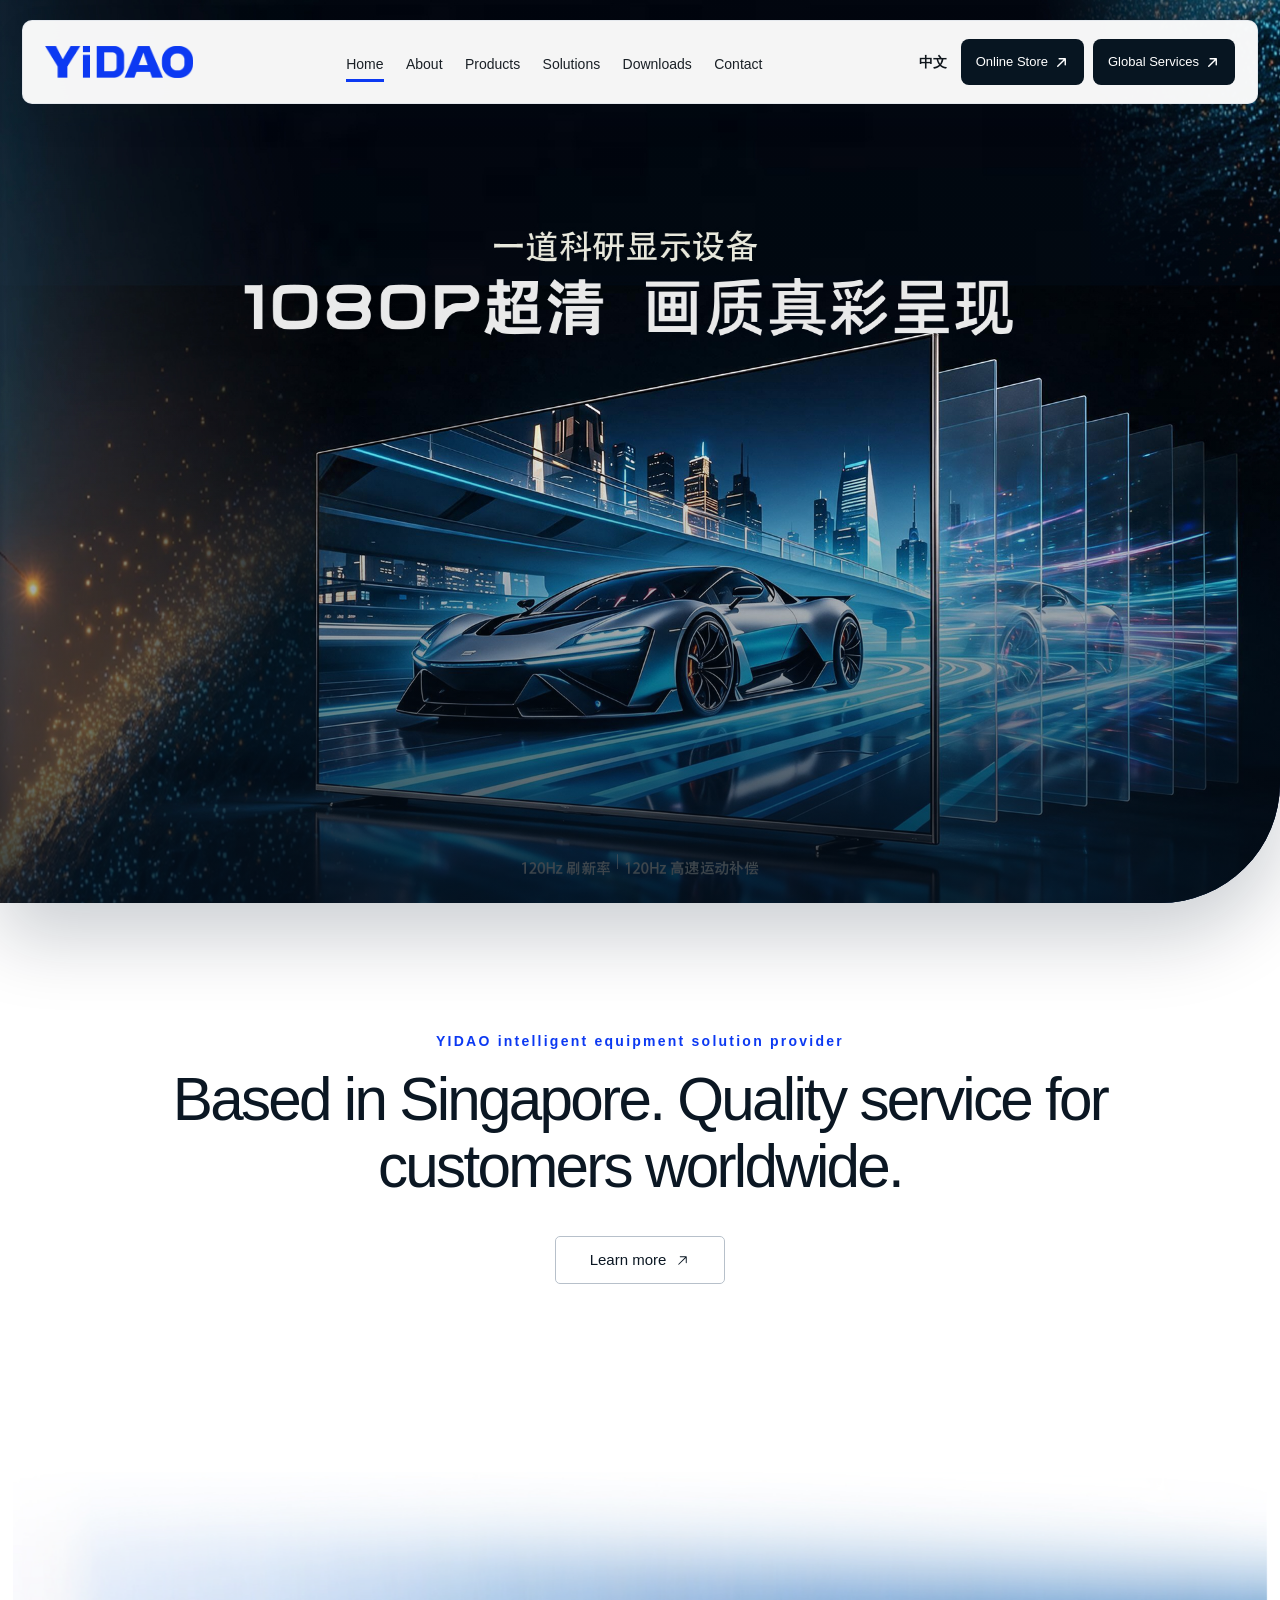
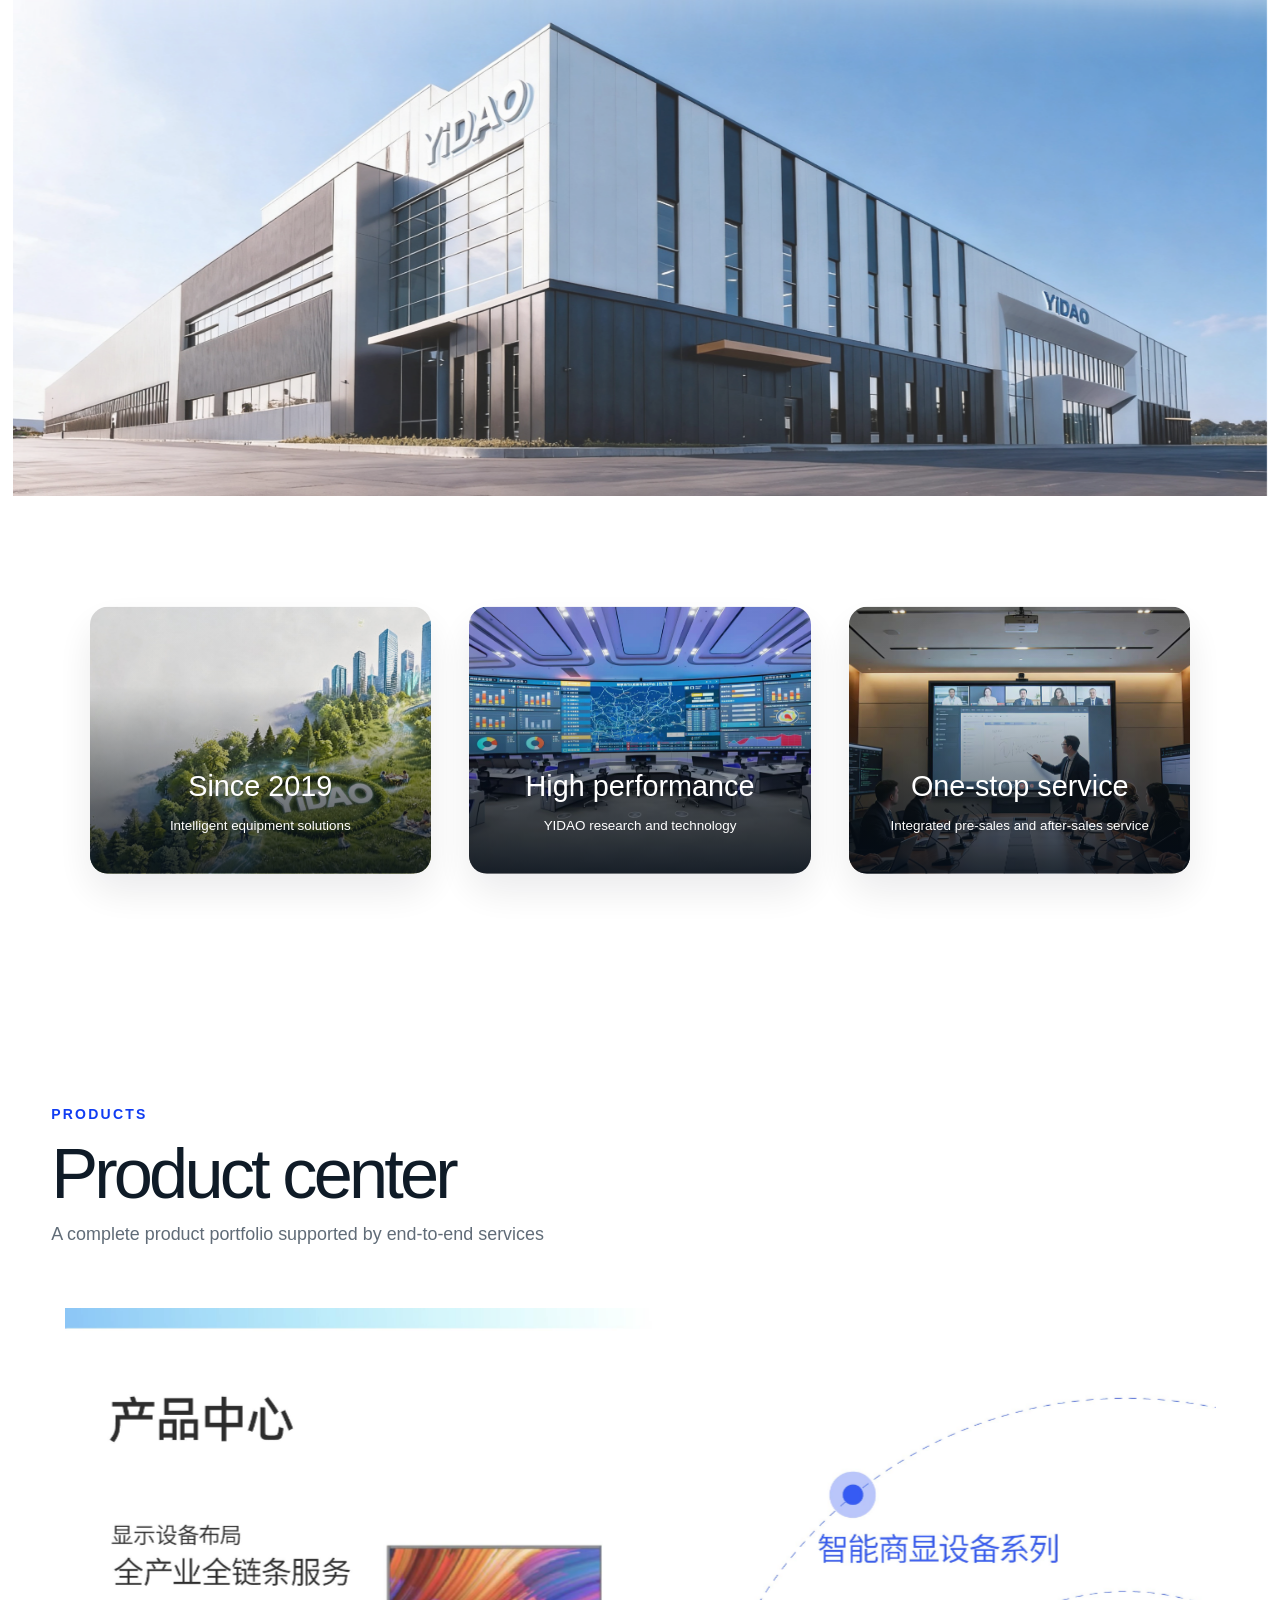
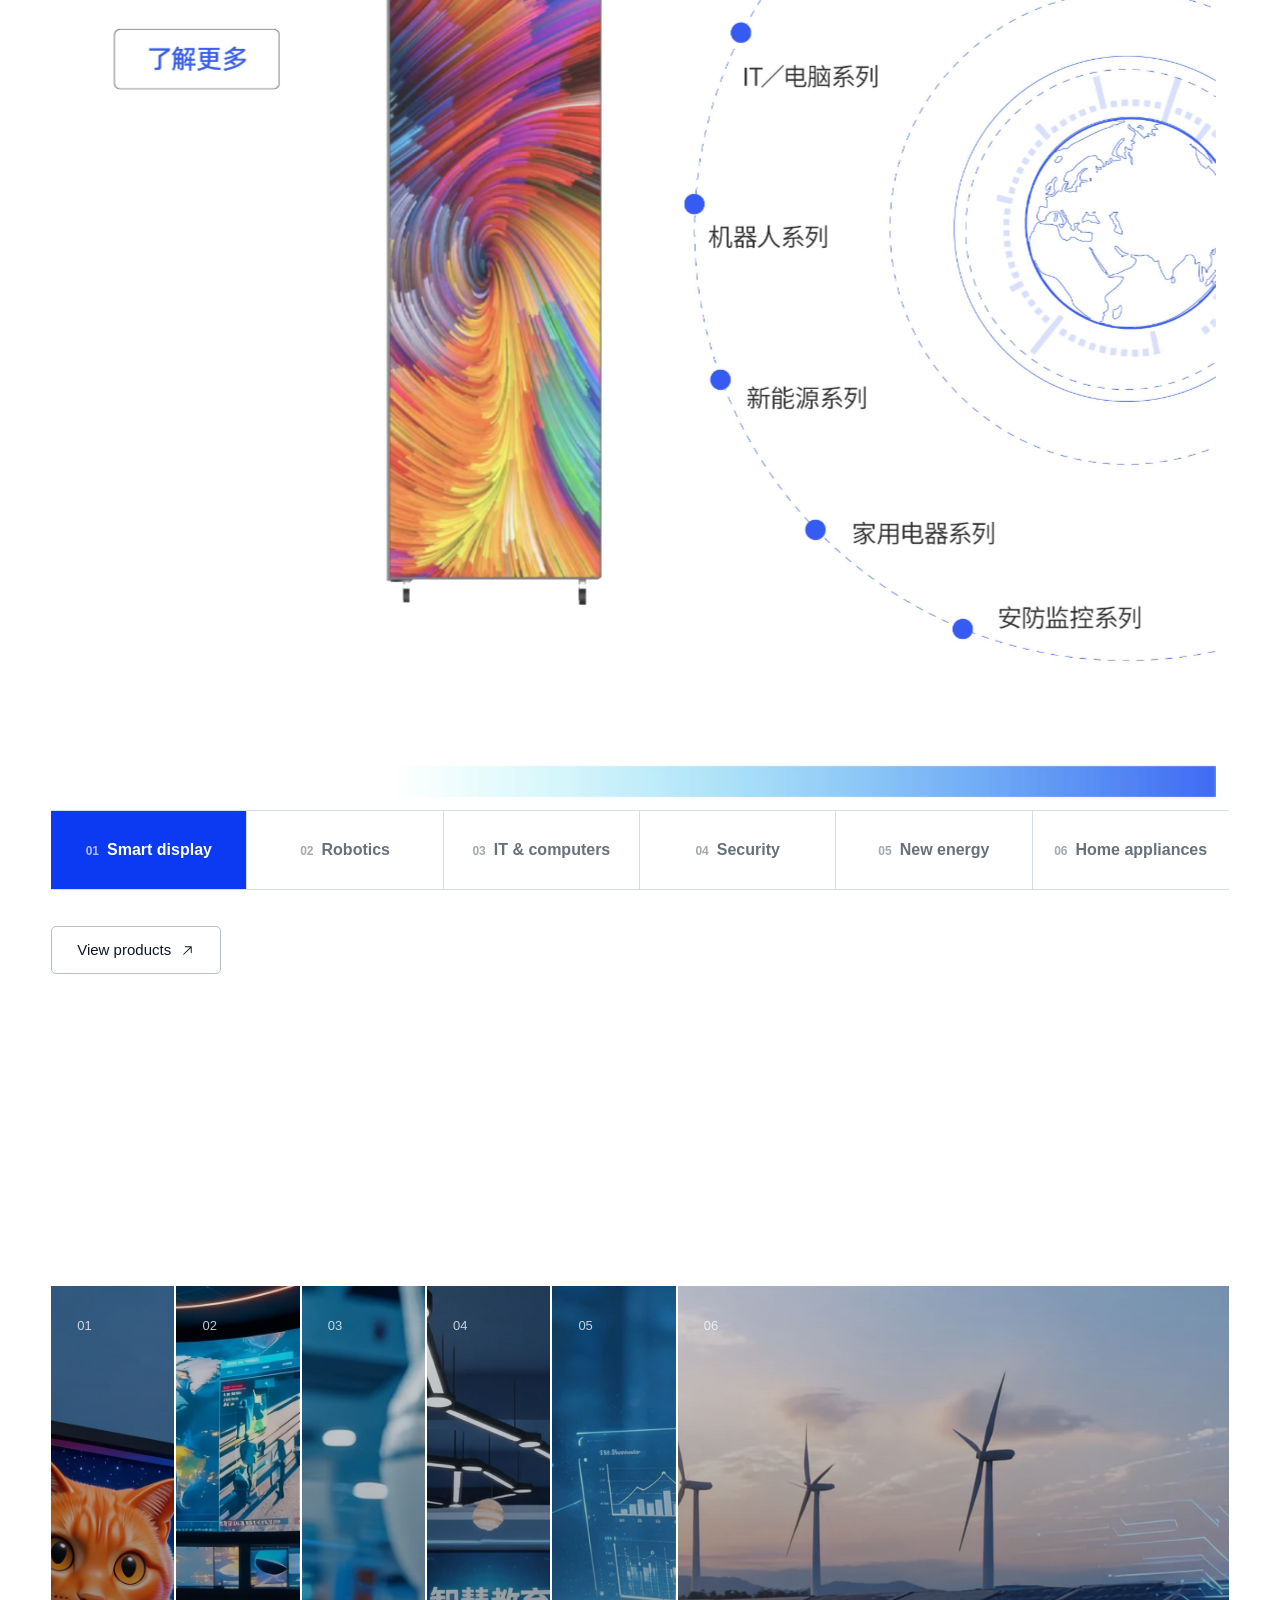
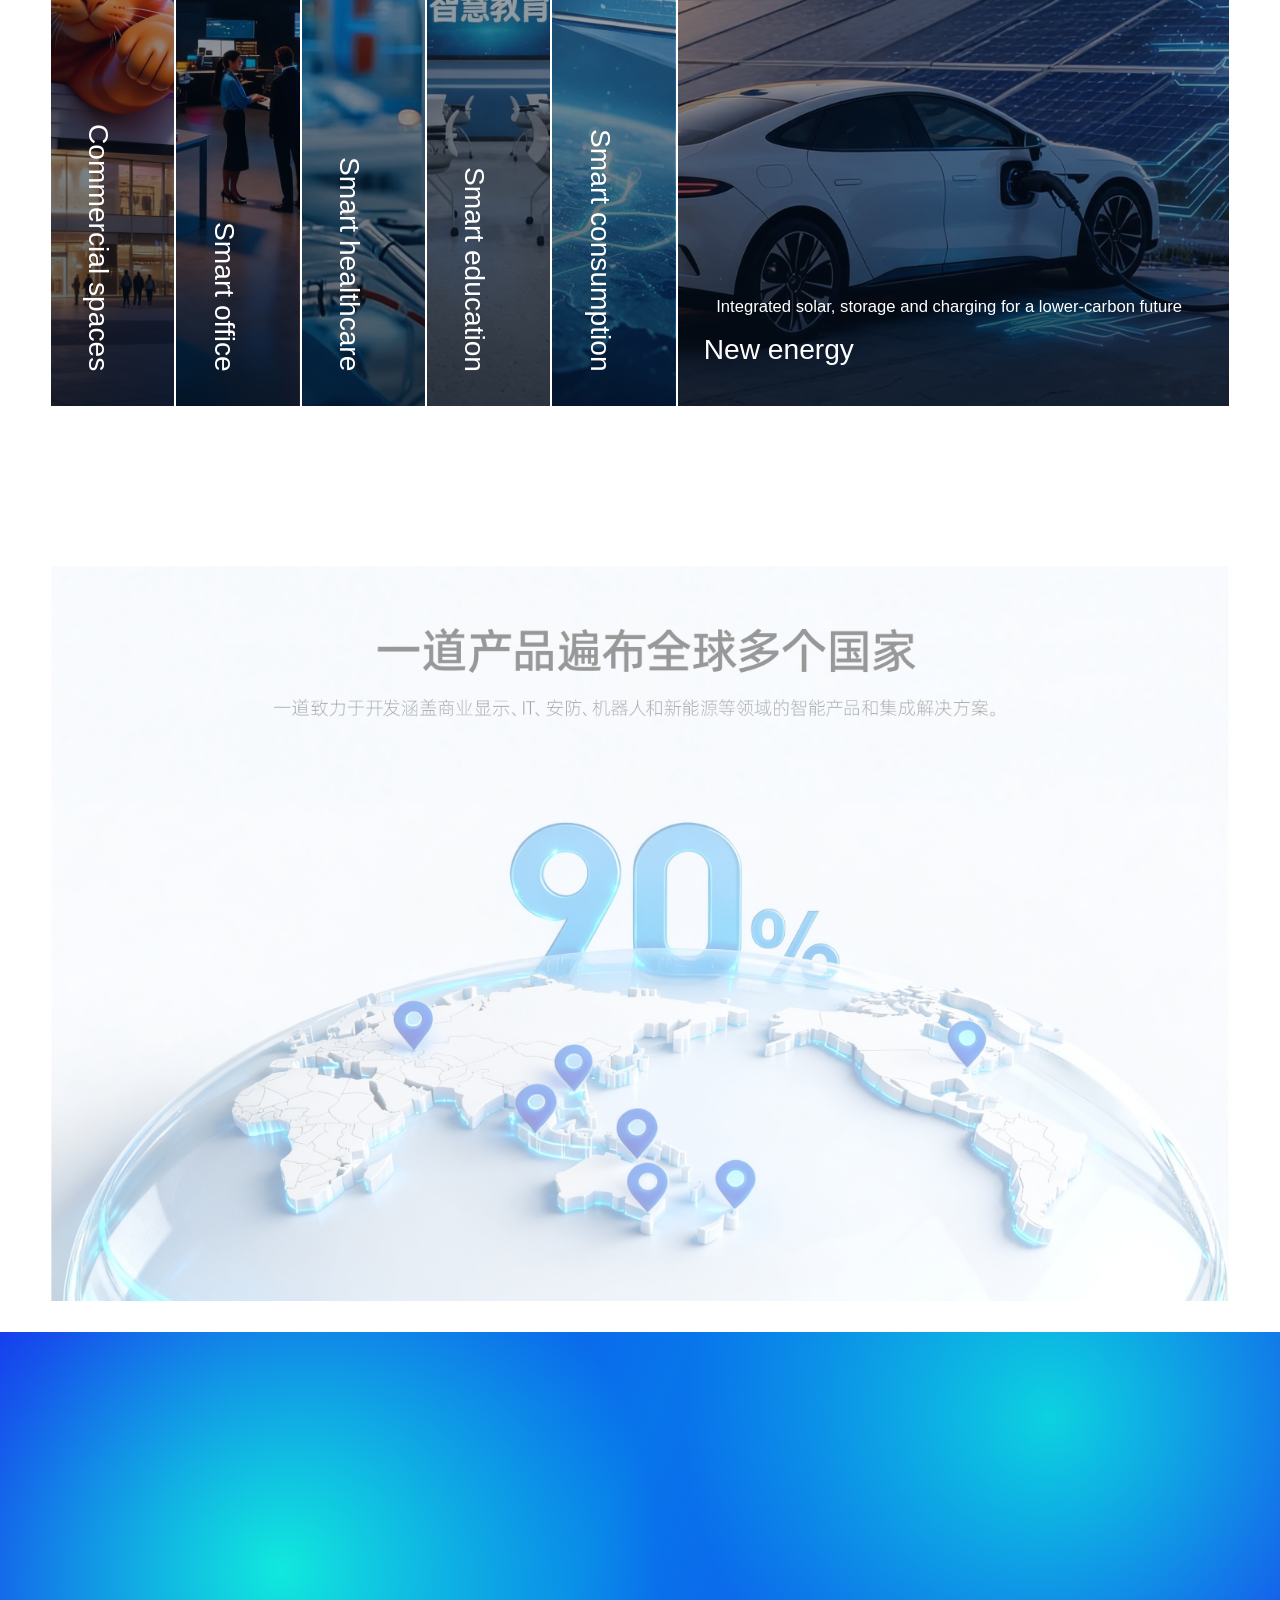
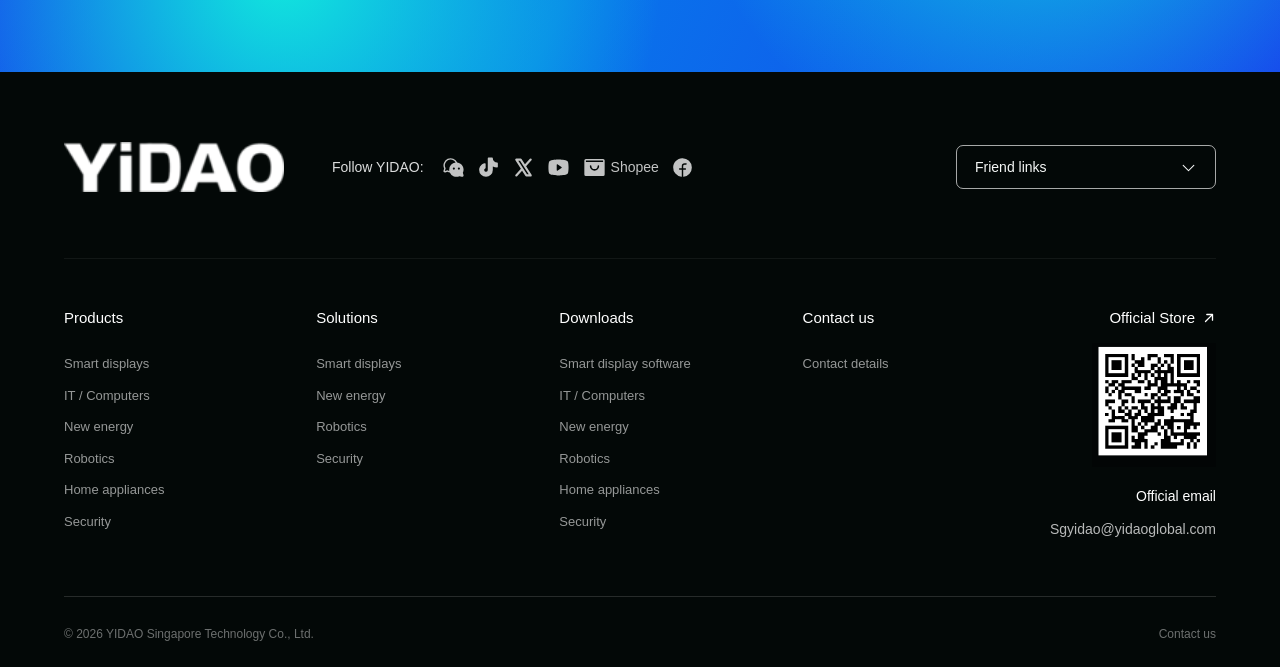
==== index.html @ ed5664ac "Publish redesigned home and about pages" ====
<!DOCTYPE html><html lang="en"><head><meta charSet="utf-8"/><meta name="viewport" content="width=device-width, initial-scale=1"/><link rel="preload" as="image" href="/images/logo-blue.png"/><link rel="preload" as="image" href="/images/home/hero.jpg" fetchPriority="high"/><link rel="preload" as="image" href="/images/logo.png"/><link rel="preload" as="image" href="/images/footer-store-qr.png"/><link rel="stylesheet" href="/assets/index-BC3ngbSF.css" data-rsc-css-href="/assets/index-BC3ngbSF.css" data-precedence="vite-rsc/importer-resources"/><link rel="modulepreload" href="/assets/layout-segment-context-D54uwMlX.js" crossorigin=""/><link rel="modulepreload" href="/assets/rolldown-runtime-S-ySWqyJ.js" crossorigin=""/><link rel="modulepreload" href="/assets/index-CeWATJs3.js" crossorigin=""/><link rel="modulepreload" href="/assets/framework-CXnKph_e.js" crossorigin=""/><link rel="modulepreload" href="/assets/SitePage-Da1iGKDj.js" crossorigin=""/><link rel="modulepreload" href="/assets/query-D8Wk3mvj.js" crossorigin=""/><title>YIDAO | Technology Built for a Smarter World</title><meta name="description" content="YIDAO develops commercial display, IT, security, robotics, drone and renewable energy solutions for global markets."/><meta property="og:title" content="YIDAO | Technology Built for a Smarter World"/><meta property="og:description" content="YIDAO develops commercial display, IT, security, robotics, drone and renewable energy solutions for global markets."/><meta property="og:type" content="website"/><meta property="og:image" content="http://localhost:3000/og.png"/><meta property="og:image:width" content="1200"/><meta property="og:image:height" content="630"/><meta property="og:image:alt" content="YIDAO | Technology Built for a Smarter World"/><meta name="twitter:card" content="summary_large_image"/><meta name="twitter:title" content="YIDAO | Technology Built for a Smarter World"/><meta name="twitter:description" content="YIDAO develops commercial display, IT, security, robotics, drone and renewable energy solutions for global markets."/><meta name="twitter:image" content="http://localhost:3000/og.png"/><link rel="shortcut icon" href="/images/favicon.png"/><link rel="icon" href="/images/favicon.png"/><link rel="apple-touch-icon" href="/images/favicon.png"/><script>self.__VINEXT_RSC_PARAMS__={}</script><script>self.__VINEXT_RSC_NAV__={"pathname":"/","searchParams":[]}</script><link rel="modulepreload" href="/assets/index-CeWATJs3.js" />
</head><body><main class="site-shell"><header class="site-header"><a href="/" class="brand" aria-label="YIDAO home"><img src="/images/logo-blue.png" alt="YIDAO"/></a><nav class="desktop-nav" aria-label="Main navigation"><a class="active" href="/">Home</a><a href="/about">About</a><div class="nav-product-item"><a class="product-trigger " href="/products">Products</a><section id="product-menu" class="product-menu" aria-label="Product categories"><div class="product-menu-grid"><div class="product-menu-group"><h2>Smart Display</h2><div><a href="/products/smart-display/advertising">Digital signage</a><a href="/products/smart-display/interactive-display">Interactive display</a><a href="/products/smart-display/meeting-display">Education &amp; meeting</a><a href="/products/smart-display/led-display">LED series</a><a href="/products/smart-display/video-wall">Video walls</a><a href="/products/smart-display/commercial-monitor">Commercial display &amp; monitoring</a><a href="/products">Multimedia devices</a></div></div><div class="product-menu-group"><h2>IT &amp; Computers</h2><div><a href="/products?category=it">All-in-one PCs</a><a href="/products?category=it">Tablet PCs</a><a href="/products?category=it">Laptops</a><a href="/products?category=it">Mini PCs</a><a href="/products?category=it">Design workstations</a></div></div><div class="product-menu-group"><h2>New Energy</h2><div><a href="/products?category=new-energy">Solar panels</a><a href="/products?category=new-energy">Inverters</a><a href="/products?category=new-energy">Energy storage</a><a href="/products?category=new-energy">Solar optimizers</a><a href="/products?category=new-energy">Charging systems</a></div></div><div class="product-menu-group"><h2>Robotics</h2><div><a href="/products?category=robotics">Service</a><a href="/products?category=robotics">Industrial</a><a href="/products?category=robotics">Logistics</a><a href="/products?category=robotics">Special-purpose</a><a href="/products?category=robotics">Humanoid robots</a></div></div><div class="product-menu-group"><h2>Security &amp; Surveillance</h2><div><a href="/products?category=security">Cameras</a><a href="/products?category=security">Routers</a><a href="/products?category=security">Recording equipment</a></div></div><div class="product-menu-group"><h2>Home Appliances</h2><div><a href="/products?category=home-appliances">Air conditioners</a><a href="/products?category=home-appliances">Refrigerators</a><a href="/products?category=home-appliances">Washing machines</a><a href="/products?category=home-appliances">Televisions</a></div></div></div></section></div><a href="/solutions">Solutions</a><a href="/downloads">Downloads</a><a href="/contact">Contact</a></nav><div class="header-actions"><button class="language-button" aria-label="Switch language">中文</button><a class="header-link" href="http://www.witdisplay.com/" target="_blank" rel="noreferrer">Online Store<!-- --> <svg xmlns="http://www.w3.org/2000/svg" width="1em" height="1em" fill="currentColor" viewBox="0 0 256 256"><path d="M204,64V168a12,12,0,0,1-24,0V93L72.49,200.49a12,12,0,0,1-17-17L163,76H88a12,12,0,0,1,0-24H192A12,12,0,0,1,204,64Z"></path></svg></a><a class="header-link services-link" href="/contact">Global Services<!-- --> <svg xmlns="http://www.w3.org/2000/svg" width="1em" height="1em" fill="currentColor" viewBox="0 0 256 256"><path d="M204,64V168a12,12,0,0,1-24,0V93L72.49,200.49a12,12,0,0,1-17-17L163,76H88a12,12,0,0,1,0-24H192A12,12,0,0,1,204,64Z"></path></svg></a><button class="menu-button" aria-expanded="false" aria-label="Toggle navigation"><svg xmlns="http://www.w3.org/2000/svg" width="1em" height="1em" fill="currentColor" viewBox="0 0 256 256"><path d="M224,128a8,8,0,0,1-8,8H40a8,8,0,0,1,0-16H216A8,8,0,0,1,224,128ZM40,72H216a8,8,0,0,0,0-16H40a8,8,0,0,0,0,16ZM216,184H40a8,8,0,0,0,0,16H216a8,8,0,0,0,0-16Z"></path></svg></button></div></header><section class="home-v2 page-main" id="top"><div class="home-v2-hero hero-visual"><img src="/images/home/hero.jpg" alt="YIDAO ultra high definition display" fetchPriority="high"/></div><section class="home-v2-intro reveal"><p>YIDAO intelligent equipment solution provider</p><h1>Based in Singapore. Quality service for customers worldwide.</h1><a class="home-outline-link" href="/about">Learn more<svg xmlns="http://www.w3.org/2000/svg" width="1em" height="1em" fill="currentColor" viewBox="0 0 256 256"><path d="M200,64V168a8,8,0,0,1-16,0V83.31L69.66,197.66a8,8,0,0,1-11.32-11.32L172.69,72H88a8,8,0,0,1,0-16H192A8,8,0,0,1,200,64Z"></path></svg></a></section><figure class="home-v2-factory scale-media"><img src="/images/home/factory.jpg" alt="YIDAO manufacturing facility" loading="lazy"/></figure><section class="home-v2-strengths" aria-label="YIDAO strengths"><article class="home-v2-strength-card reveal"><img src="/images/home/strength-2019.jpg" alt="" loading="lazy"/><div><strong>Since 2019</strong><span>Intelligent equipment solutions</span></div></article><article class="home-v2-strength-card reveal"><img src="/images/home/strength-performance.jpg" alt="" loading="lazy"/><div><strong>High performance</strong><span>YIDAO research and technology</span></div></article><article class="home-v2-strength-card reveal"><img src="/images/home/strength-service.jpg" alt="" loading="lazy"/><div><strong>One-stop service</strong><span>Integrated pre-sales and after-sales service</span></div></article></section><section class="home-v2-products"><div class="home-v2-heading reveal"><p>PRODUCTS</p><h2>Product center</h2><span>A complete product portfolio supported by end-to-end services</span></div><div class="home-product-stage scale-media"><img src="/images/home/product-smart-display.jpg" alt="Smart display" loading="lazy"/></div><div class="home-product-tabs" role="tablist" aria-label="Product categories"><button type="button" class="active" role="tab" aria-selected="true"><span>01</span>Smart display</button><button type="button" role="tab" aria-selected="false"><span>02</span>Robotics</button><button type="button" role="tab" aria-selected="false"><span>03</span>IT &amp; computers</button><button type="button" role="tab" aria-selected="false"><span>04</span>Security</button><button type="button" role="tab" aria-selected="false"><span>05</span>New energy</button><button type="button" role="tab" aria-selected="false"><span>06</span>Home appliances</button></div><a class="home-outline-link home-product-link" href="/products?category=smart-display">View products<svg xmlns="http://www.w3.org/2000/svg" width="1em" height="1em" fill="currentColor" viewBox="0 0 256 256"><path d="M200,64V168a8,8,0,0,1-16,0V83.31L69.66,197.66a8,8,0,0,1-11.32-11.32L172.69,72H88a8,8,0,0,1,0-16H192A8,8,0,0,1,200,64Z"></path></svg></a></section><section class="home-v2-scenes"><div class="home-v2-heading reveal"><p>APPLICATIONS</p><h2>Application scenarios</h2></div><div class="home-scene-accordion"><button type="button" class="home-scene-panel " style="background-image:linear-gradient(180deg, rgba(4,15,30,.12), rgba(4,15,30,.72)), url(/images/products/scenes/business-space.webp)"><span>01</span><strong>Commercial spaces</strong></button><button type="button" class="home-scene-panel " style="background-image:linear-gradient(180deg, rgba(4,15,30,.12), rgba(4,15,30,.72)), url(/images/products/scenes/smart-office.webp)"><span>02</span><strong>Smart office</strong></button><button type="button" class="home-scene-panel " style="background-image:linear-gradient(180deg, rgba(4,15,30,.12), rgba(4,15,30,.72)), url(/images/products/scenes/smart-healthcare.webp)"><span>03</span><strong>Smart healthcare</strong></button><button type="button" class="home-scene-panel " style="background-image:linear-gradient(180deg, rgba(4,15,30,.12), rgba(4,15,30,.72)), url(/images/products/scenes/smart-education.webp)"><span>04</span><strong>Smart education</strong></button><button type="button" class="home-scene-panel " style="background-image:linear-gradient(180deg, rgba(4,15,30,.12), rgba(4,15,30,.72)), url(/images/products/scenes/smart-consumption.webp)"><span>05</span><strong>Smart consumption</strong></button><button type="button" class="home-scene-panel active" style="background-image:linear-gradient(180deg, rgba(4,15,30,.12), rgba(4,15,30,.72)), url(/images/products/scenes/new-energy.webp)"><span>06</span><strong>New energy</strong><em>Integrated solar, storage and charging for a lower-carbon future</em></button></div></section><figure class="home-v2-global scale-media"><img src="/images/home/global-network.jpg" alt="YIDAO global distribution network" loading="lazy"/></figure><div class="contact-consult-banner home-v2-cta"><div class="reveal"><h2>YIDAO SINGAPORE TECHNOLOGY PTE LTD</h2><p>Founded in Singapore. Built for global markets.</p><a href="/contact">Contact now<svg xmlns="http://www.w3.org/2000/svg" width="1em" height="1em" fill="currentColor" viewBox="0 0 256 256"><path d="M204,64V168a12,12,0,0,1-24,0V93L72.49,200.49a12,12,0,0,1-17-17L163,76H88a12,12,0,0,1,0-24H192A12,12,0,0,1,204,64Z"></path></svg></a></div></div></section><footer class="site-footer" id="site-footer"><div class="footer-top"><a href="/" class="footer-brand" aria-label="YIDAO home"><img src="/images/logo.png" alt="YIDAO"/></a><div class="footer-follow"><span>Follow YIDAO:</span><div class="footer-socials" aria-label="YIDAO social platforms"><span title="WeChat"><svg xmlns="http://www.w3.org/2000/svg" width="1em" height="1em" fill="currentColor" viewBox="0 0 256 256"><path d="M232.07,186.76A80,80,0,0,0,169.58,72.59,80,80,0,1,0,23.93,138.76l-7.27,24.71a16,16,0,0,0,19.87,19.87l24.71-7.27a79,79,0,0,0,25.19,7.35,80,80,0,0,0,108.33,40.65l24.71,7.27a16,16,0,0,0,19.87-19.87ZM132,152a12,12,0,1,1,12-12A12,12,0,0,1,132,152Zm-52,0a80.32,80.32,0,0,0,1.3,14.3,63.45,63.45,0,0,1-15.49-5.85,8,8,0,0,0-6-.63L32,168l8.17-27.76a8,8,0,0,0-.63-6A64,64,0,0,1,151.68,72.43,80.12,80.12,0,0,0,80,152Zm108,0a12,12,0,1,1,12-12A12,12,0,0,1,188,152Z"></path></svg></span><span title="TikTok"><svg xmlns="http://www.w3.org/2000/svg" width="1em" height="1em" fill="currentColor" viewBox="0 0 256 256"><path d="M232,80v40a8,8,0,0,1-8,8,103.25,103.25,0,0,1-48-11.71V156a76,76,0,0,1-152,0c0-36.9,26.91-69.52,62.6-75.88A8,8,0,0,1,96,88v42.69a8,8,0,0,1-4.57,7.23A20,20,0,1,0,120,156V24a8,8,0,0,1,8-8h40a8,8,0,0,1,8,8,48.05,48.05,0,0,0,48,48A8,8,0,0,1,232,80Z"></path></svg></span><span title="X"><svg xmlns="http://www.w3.org/2000/svg" width="1em" height="1em" fill="currentColor" viewBox="0 0 256 256"><path d="M218.12,209.56l-61-95.8,59.72-65.69a12,12,0,0,0-17.76-16.14L143.81,92.77,106.12,33.56A12,12,0,0,0,96,28H48A12,12,0,0,0,37.88,46.44l61,95.8L39.12,207.93a12,12,0,1,0,17.76,16.14l55.31-60.84,37.69,59.21A12,12,0,0,0,160,228h48a12,12,0,0,0,10.12-18.44ZM166.59,204,69.86,52H89.41l96.73,152Z"></path></svg></span><span title="YouTube"><svg xmlns="http://www.w3.org/2000/svg" width="1em" height="1em" fill="currentColor" viewBox="0 0 256 256"><path d="M234.33,69.52a24,24,0,0,0-14.49-16.4C185.56,39.88,131,40,128,40s-57.56-.12-91.84,13.12a24,24,0,0,0-14.49,16.4C19.08,79.5,16,97.74,16,128s3.08,48.5,5.67,58.48a24,24,0,0,0,14.49,16.41C69,215.56,120.4,216,127.34,216h1.32c6.94,0,58.37-.44,91.18-13.11a24,24,0,0,0,14.49-16.41c2.59-10,5.67-28.22,5.67-58.48S236.92,79.5,234.33,69.52Zm-73.74,65-40,28A8,8,0,0,1,108,156V100a8,8,0,0,1,12.59-6.55l40,28a8,8,0,0,1,0,13.1Z"></path></svg></span><span class="shopee-mark" title="Shopee"><svg xmlns="http://www.w3.org/2000/svg" width="1em" height="1em" fill="currentColor" viewBox="0 0 256 256"><path d="M216,40H40A16,16,0,0,0,24,56V200a16,16,0,0,0,16,16H216a16,16,0,0,0,16-16V56A16,16,0,0,0,216,40ZM128,160a48.05,48.05,0,0,1-48-48,8,8,0,0,1,16,0,32,32,0,0,0,64,0,8,8,0,0,1,16,0A48.05,48.05,0,0,1,128,160ZM40,72V56H216V72Z"></path></svg><em>Shopee</em></span><span title="Facebook"><svg xmlns="http://www.w3.org/2000/svg" width="1em" height="1em" fill="currentColor" viewBox="0 0 256 256"><path d="M232,128a104.16,104.16,0,0,1-91.55,103.26,4,4,0,0,1-4.45-4V152h24a8,8,0,0,0,8-8.53,8.17,8.17,0,0,0-8.25-7.47H136V112a16,16,0,0,1,16-16h16a8,8,0,0,0,8-8.53A8.17,8.17,0,0,0,167.73,80H152a32,32,0,0,0-32,32v24H96a8,8,0,0,0-8,8.53A8.17,8.17,0,0,0,96.27,152H120v75.28a4,4,0,0,1-4.44,4A104.15,104.15,0,0,1,24.07,124.09c2-54,45.74-97.9,99.78-100A104.12,104.12,0,0,1,232,128Z"></path></svg></span></div></div><details class="footer-friend-links"><summary>Friend links<svg xmlns="http://www.w3.org/2000/svg" width="1em" height="1em" fill="currentColor" viewBox="0 0 256 256"><path d="M213.66,101.66l-80,80a8,8,0,0,1-11.32,0l-80-80A8,8,0,0,1,53.66,90.34L128,164.69l74.34-74.35a8,8,0,0,1,11.32,11.32Z"></path></svg></summary><div><a href="http://www.witdisplay.com/" target="_blank" rel="noreferrer">Official Store</a><a href="/contact">Global Services</a></div></details></div><div class="footer-links"><div><strong>Products</strong><a href="/products">Smart displays</a><a href="/products">IT / <!-- -->Computers</a><a href="/products">New energy</a><a href="/products">Robotics</a><a href="/products">Home appliances</a><a href="/products">Security</a></div><div><strong>Solutions</strong><a href="/solutions">Smart displays</a><a href="/solutions">New energy</a><a href="/solutions">Robotics</a><a href="/solutions">Security</a></div><div><strong>Downloads</strong><a href="/downloads">Smart display software</a><a href="/downloads">IT / <!-- -->Computers</a><a href="/downloads">New energy</a><a href="/downloads">Robotics</a><a href="/downloads">Home appliances</a><a href="/downloads">Security</a></div><div><strong>Contact us</strong><a href="/contact">Contact details</a></div><div class="footer-shop"><a href="http://www.witdisplay.com/" target="_blank" rel="noreferrer">Official Store<!-- --> <svg xmlns="http://www.w3.org/2000/svg" width="1em" height="1em" fill="currentColor" viewBox="0 0 256 256"><path d="M204,64V168a12,12,0,0,1-24,0V93L72.49,200.49a12,12,0,0,1-17-17L163,76H88a12,12,0,0,1,0-24H192A12,12,0,0,1,204,64Z"></path></svg></a><img src="/images/footer-store-qr.png" alt="Official store QR code"/><span>Official email</span><a href="mailto:Sgyidao@yidaoglobal.com">Sgyidao@yidaoglobal.com</a></div></div><div class="footer-bottom"><span>© <!-- -->2026<!-- --> YIDAO Singapore Technology Co., Ltd.</span><a href="/contact">Contact us</a></div></footer></main><script id="_R_">import("/assets/index-CeWATJs3.js")</script></body></html><script>self.__VINEXT_RSC_CHUNKS__=self.__VINEXT_RSC_CHUNKS__||[];self.__VINEXT_RSC_CHUNKS__.push("2:I[\"8c0f216c4604\",[],\"Children\",1]\n3:I[\"15c18cfaeeff\",[],\"LayoutSegmentProvider\",1]\n4:I[\"8c0f216c4604\",[],\"Slot\",1]\n5:I[\"593f344dc510\",[],\"RedirectBoundary\",1]\n:HL[\"/assets/index-BC3ngbSF.css\",\"style\"]\n")</script><script>self.__VINEXT_RSC_CHUNKS__=self.__VINEXT_RSC_CHUNKS__||[];self.__VINEXT_RSC_CHUNKS__.push("0:{\"__route\":\"route:/\",\"__interceptionContext\":null,\"__layoutIds\":[\"layout:/\"],\"__rootLayout\":\"/\",\"page:/\":\"$L1\",\"layout:/\":[[[[\"$\",\"link\",\"css:/assets/index-BC3ngbSF.css\",{\"rel\":\"stylesheet\",\"precedence\":\"vite-rsc/importer-resources\",\"href\":\"/assets/index-BC3ngbSF.css\",\"data-rsc-css-href\":\"/assets/index-BC3ngbSF.css\"}],\"$undefined\"],[\"$\",\"html\",null,{\"lang\":\"en\",\"children\":[\"$\",\"body\",null,{\"children\":[\"$\",\"$L2\",null,{}]}]}]],null],\"route:/\":[[[\"$\",\"meta\",null,{\"charSet\":\"utf-8\"}],[[\"$\",\"title\",\"0\",{\"children\":\"YIDAO | Technology Built for a Smarter World\"}],[\"$\",\"meta\",\"1\",{\"name\":\"description\",\"content\":\"YIDAO develops commercial display, IT, security, robotics, drone and renewable energy solutions for global markets.\"}],[\"$\",\"meta\",\"2\",{\"property\":\"og:title\",\"content\":\"YIDAO | Technology Built for a Smarter World\"}],[\"$\",\"meta\",\"3\",{\"property\":\"og:description\",\"content\":\"YIDAO develops commercial display, IT, security, robotics, drone and renewable energy solutions for global markets.\"}],[\"$\",\"meta\",\"4\",{\"property\":\"og:type\",\"content\":\"website\"}],[\"$\",\"meta\",\"5\",{\"property\":\"og:image\",\"content\":\"http://localhost:3000/og.png\"}],[\"$\",\"meta\",\"6\",{\"property\":\"og:image:width\",\"content\":\"1200\"}],[\"$\",\"meta\",\"7\",{\"property\":\"og:image:height\",\"content\":\"630\"}],[\"$\",\"meta\",\"8\",{\"property\":\"og:image:alt\",\"content\":\"YIDAO | Technology Built for a Smarter World\"}],[\"$\",\"meta\",\"9\",{\"name\":\"twitter:card\",\"content\":\"summary_large_image\"}],[\"$\",\"meta\",\"10\",{\"name\":\"twitter:title\",\"content\":\"YIDAO | Technology Built for a Smarter World\"}],[\"$\",\"meta\",\"11\",{\"name\":\"twitter:description\",\"content\":\"YIDAO develops commercial display, IT, security, robotics, drone and renewable energy solutions for global markets.\"}],[\"$\",\"meta\",\"12\",{\"name\":\"twitter:image\",\"content\":\"http://localhost:3000/og.png\"}],[\"$\",\"link\",\"13\",{\"rel\":\"shortcut icon\",\"href\":\"/images/favicon.png\"}],[\"$\",\"link\",\"14\",{\"rel\":\"icon\",\"href\":\"/images/favicon.png\"}],[\"$\",\"link\",\"15\",{\"rel\":\"apple-touch-icon\",\"href\":\"/images/favicon.png\"}]],[[\"$\",\"meta\",\"0\",{\"name\":\"viewport\",\"content\":\"width=device-width, initial-scale=1\"}]]],[\"$\",\"$L3\",null,{\"segmentMap\":{\"children\":[]},\"children\":[\"$\",\"$L4\",null,{\"id\":\"layout:/\",\"parallelSlots\":\"$undefined\",\"children\":[\"$\",\"$L5\",null,{\"children\":[\"$\",\"$L3\",null,{\"segmentMap\":{\"children\":[]},\"children\":[\"$\",\"$L4\",null,{\"id\":\"page:/\"}]}]}]}]}]],\"__layoutFlags\":{\"layout:/\":\"s\"},\"__artifactCompatibility\":{\"schemaVersion\":1,\"graphVersion\":\"app-route-graph:4uhn5s1wvoptc\",\"deploymentVersion\":\"b3612ce8-2192-4137-8fb5-405f6ddd5001\",\"appElementsSchemaVersion\":1,\"rscPayloadSchemaVersion\":1,\"rootBoundaryId\":\"/\",\"renderEpoch\":null}}\n")</script><script>self.__VINEXT_RSC_CHUNKS__=self.__VINEXT_RSC_CHUNKS__||[];self.__VINEXT_RSC_CHUNKS__.push("6:I[\"a4d926745d1f\",[],\"default\",1]\n1:[\"$\",\"$L6\",null,{\"page\":\"home\"}]\n")</script><script>self.__VINEXT_RSC_DONE__=true</script>
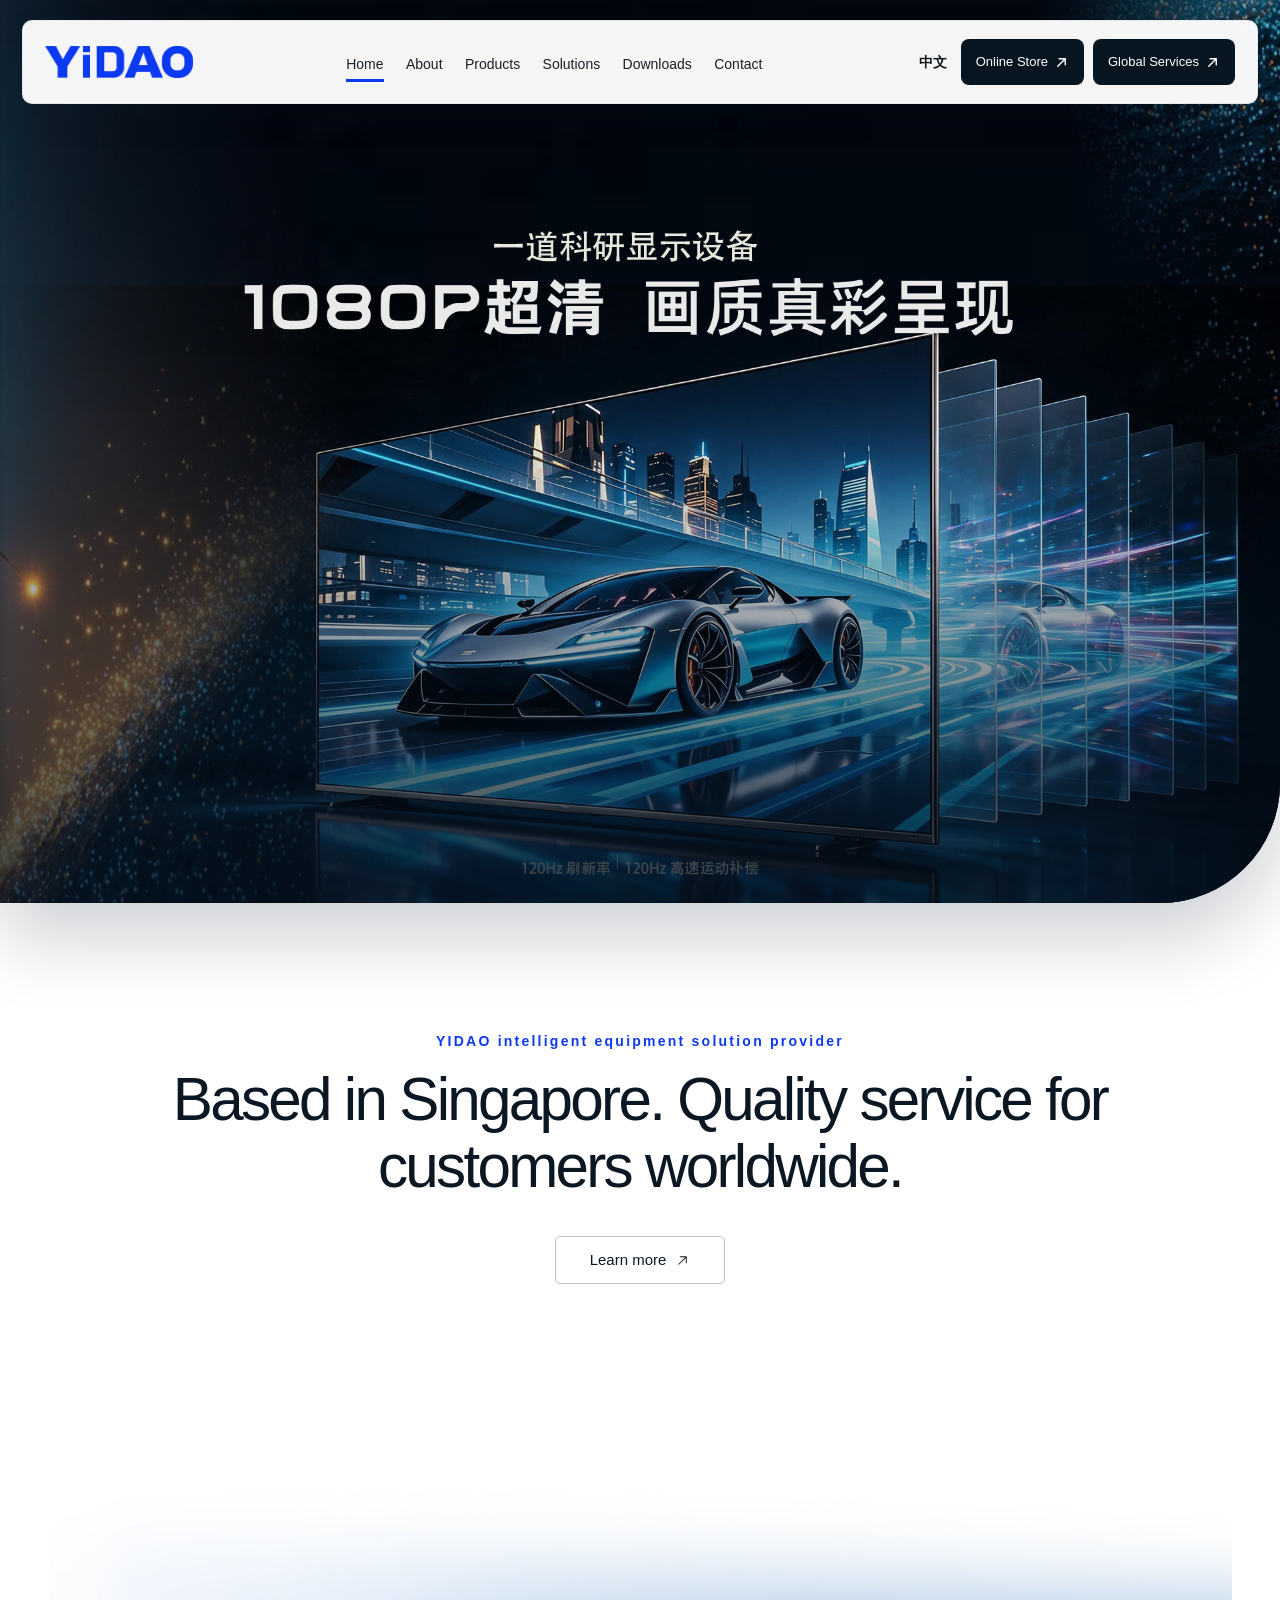
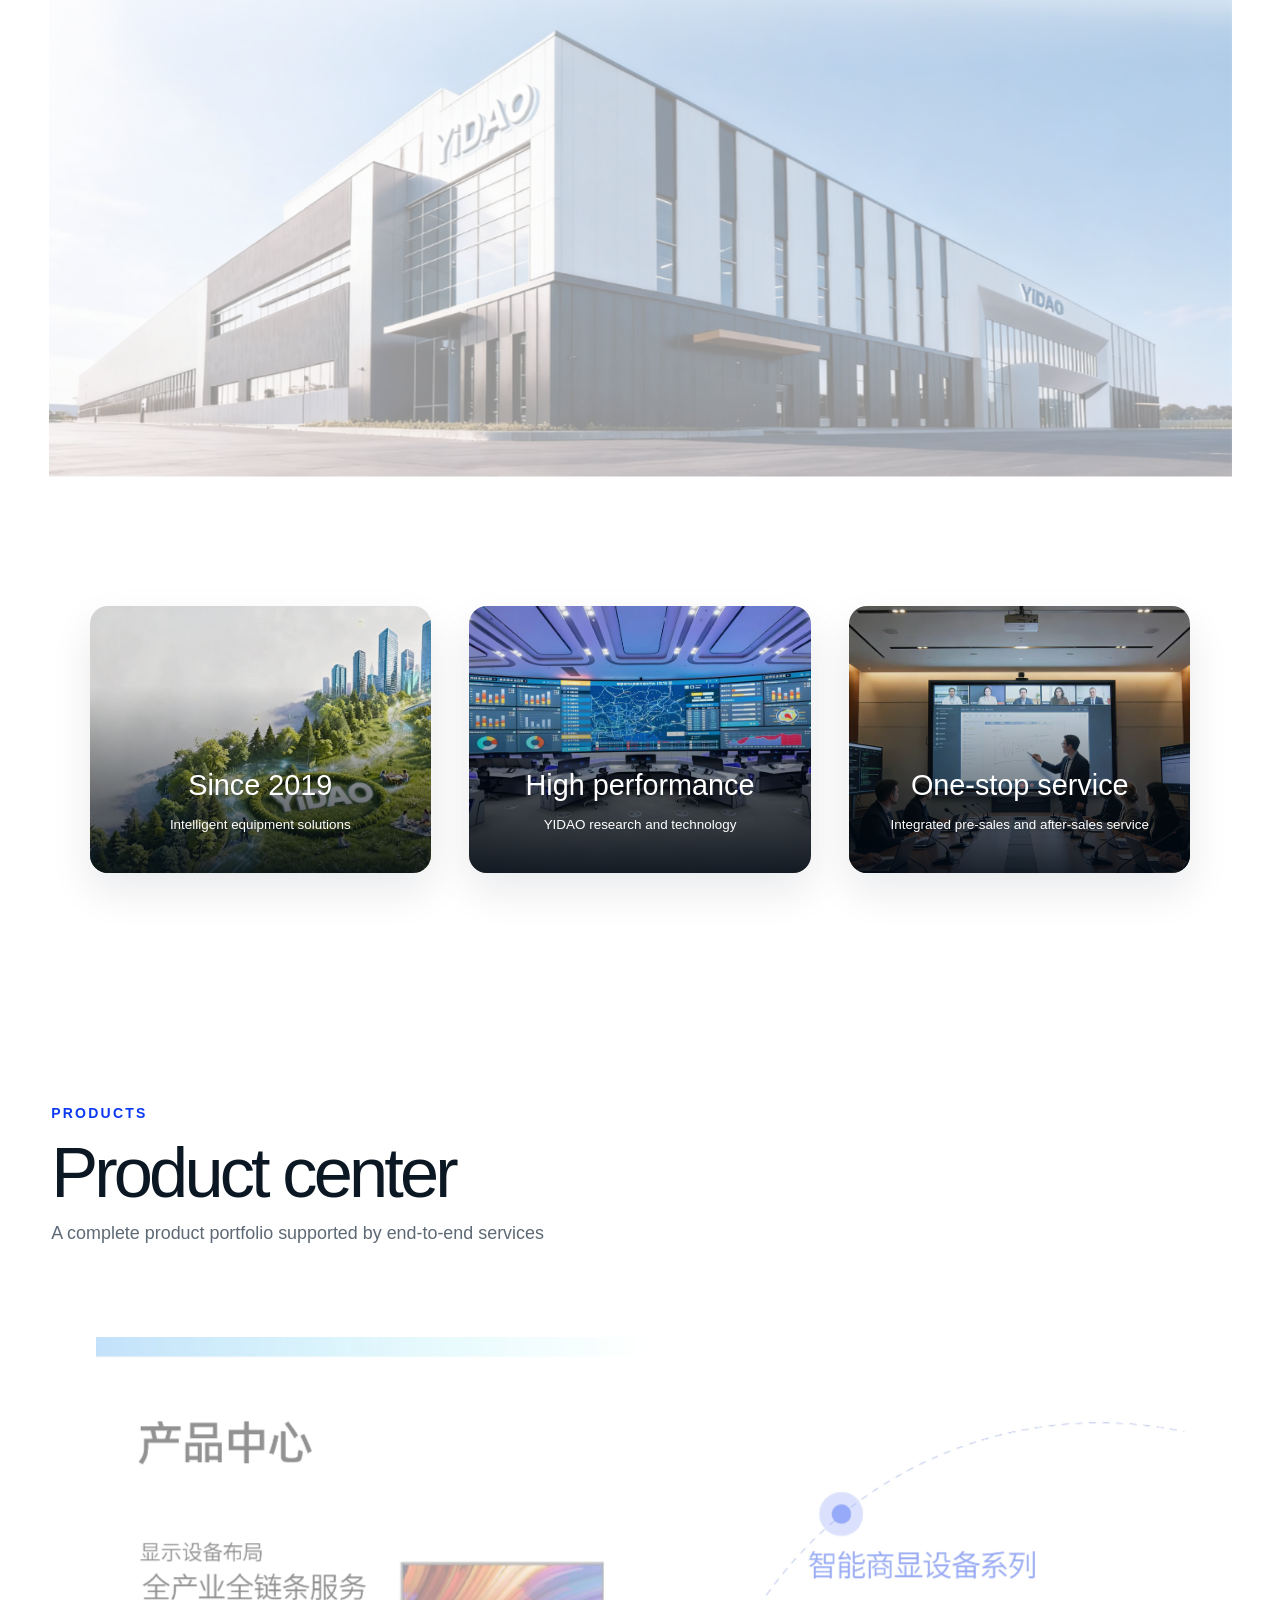
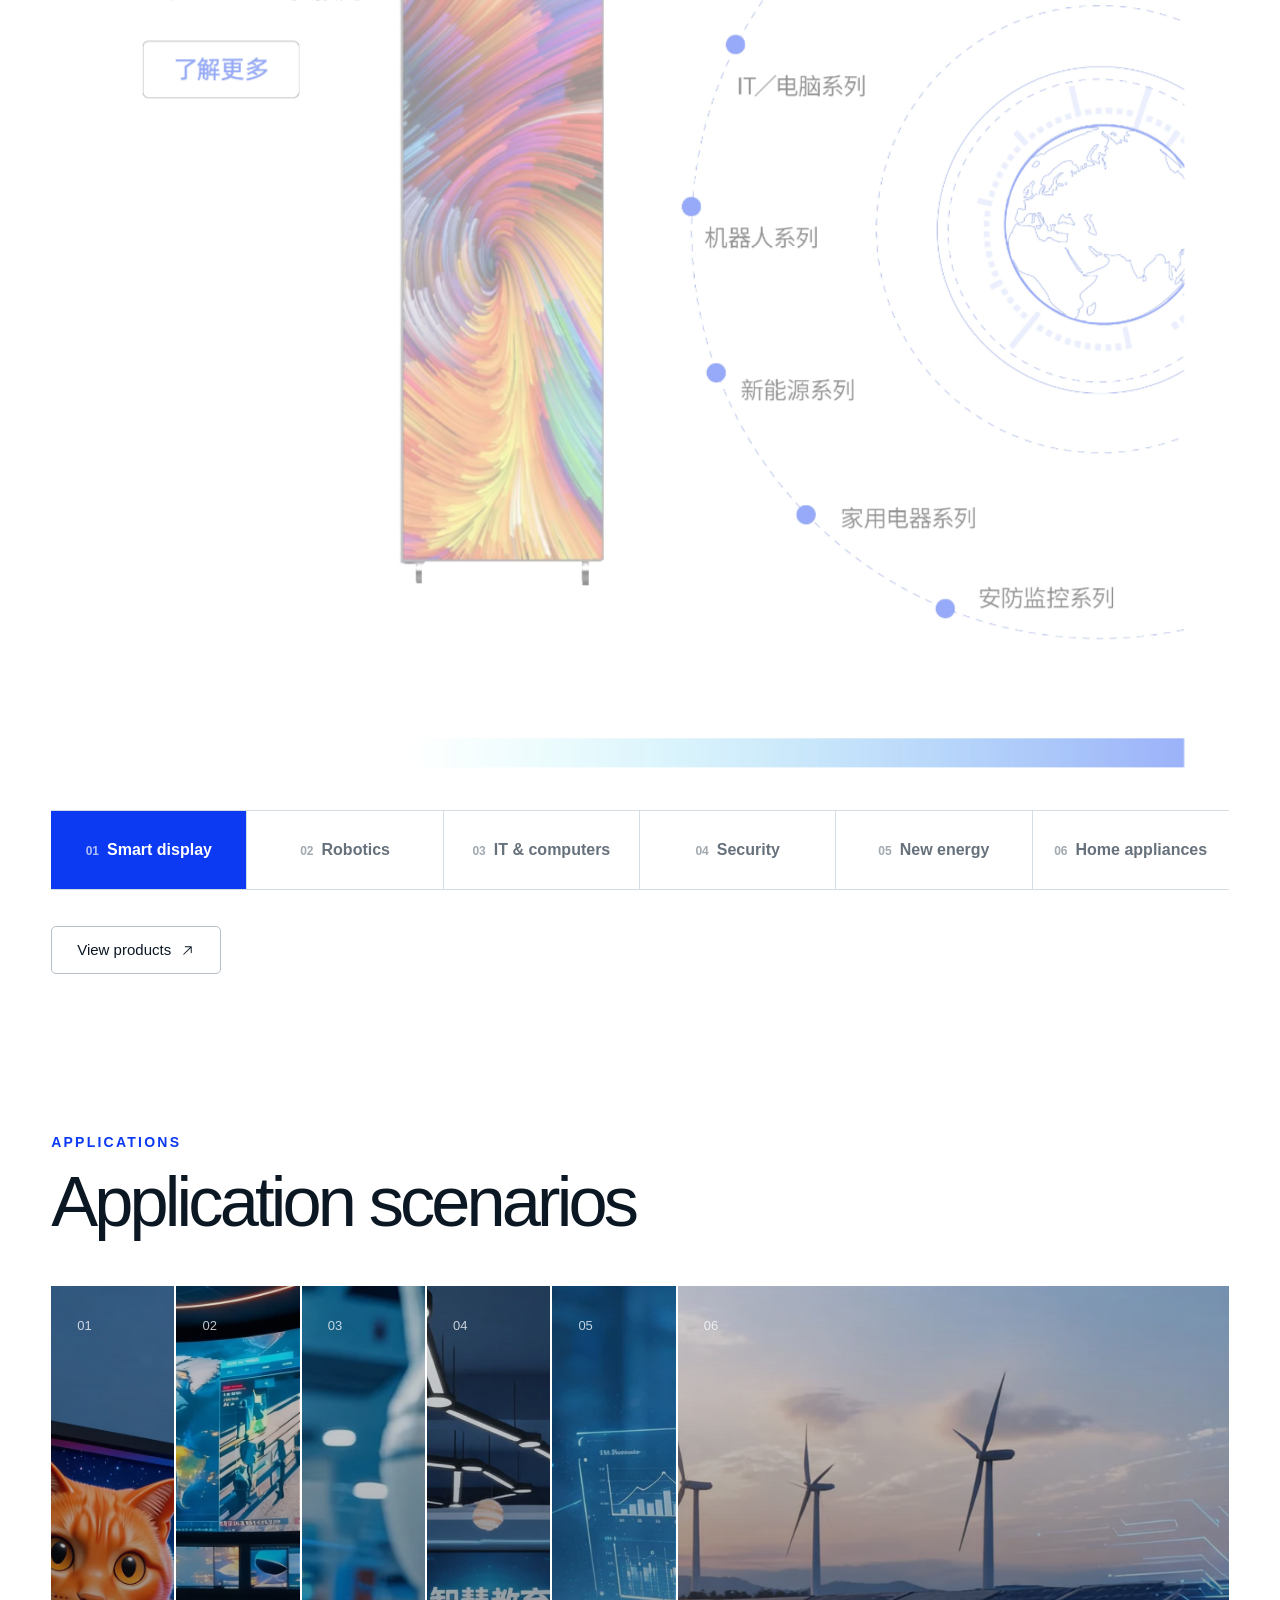
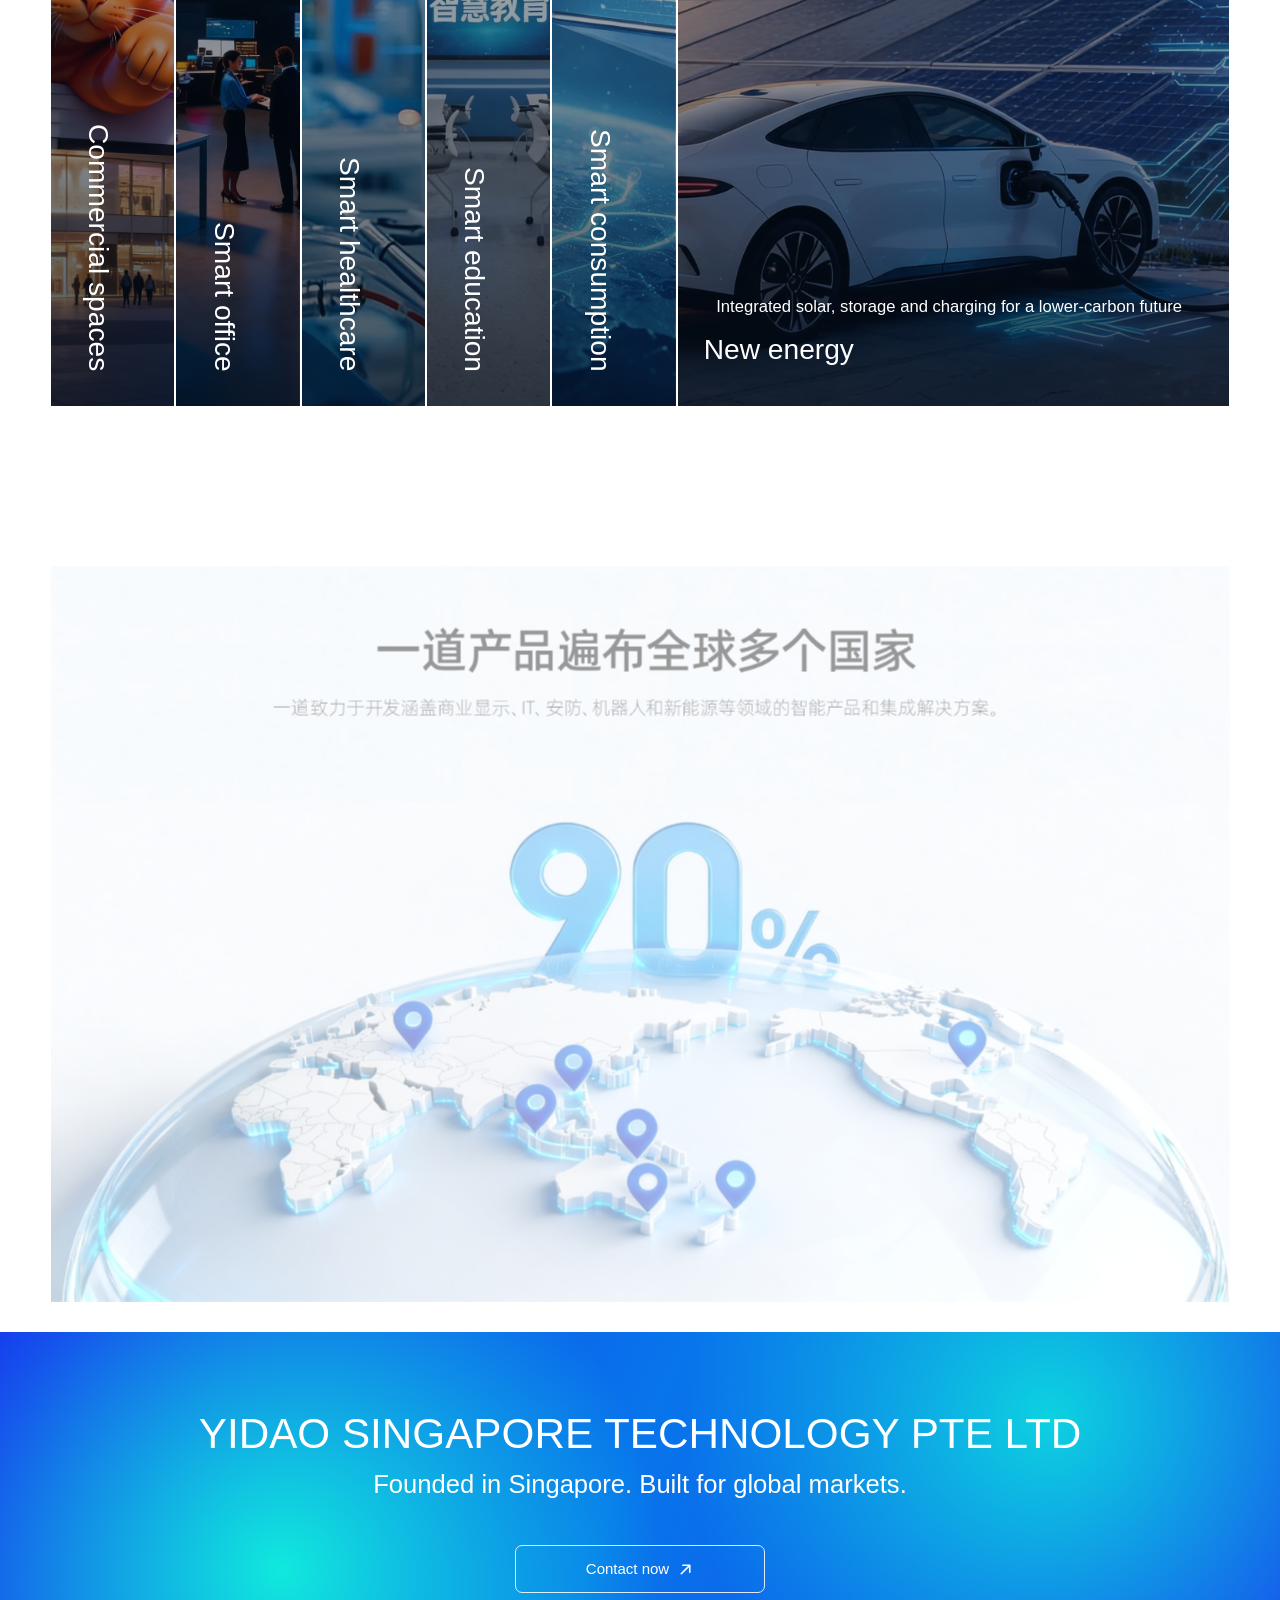
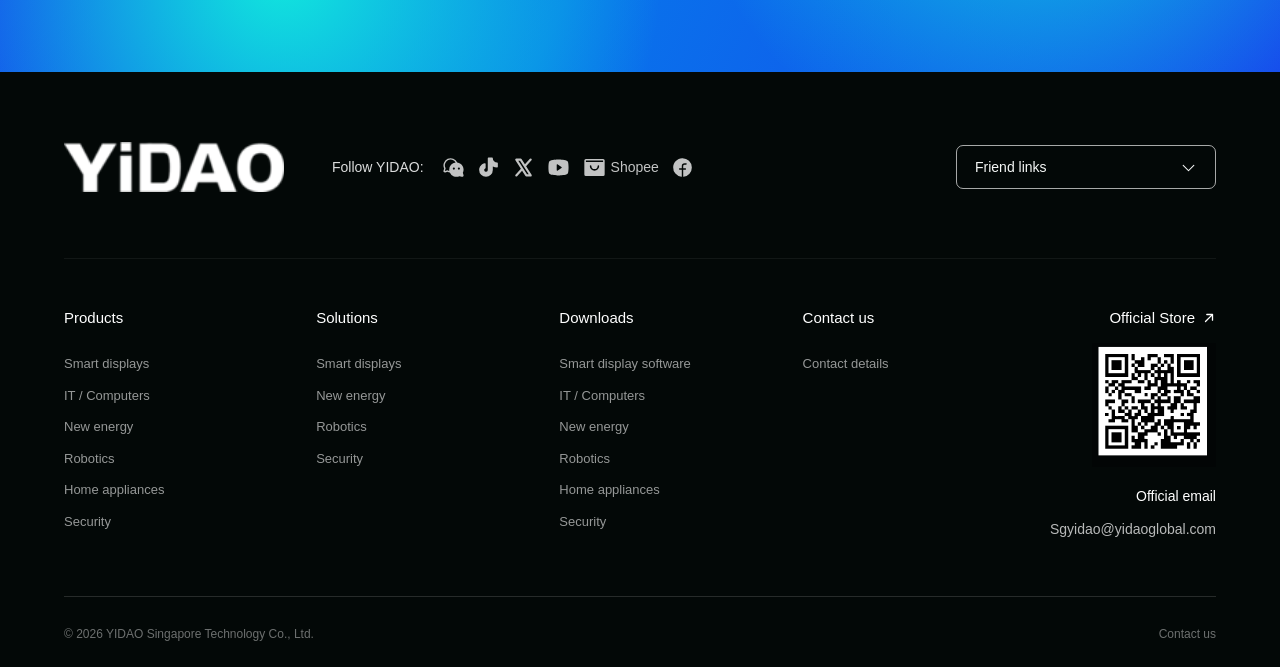
==== commit 2569e09d: "Add production glass fallback" ====
--- a/index.html
+++ b/index.html
@@ -1,2 +1,2 @@
-<!DOCTYPE html><html lang="en"><head><meta charSet="utf-8"/><meta name="viewport" content="width=device-width, initial-scale=1"/><link rel="preload" as="image" href="/images/logo-blue.png"/><link rel="preload" as="image" href="/images/home/hero.jpg" fetchPriority="high"/><link rel="preload" as="image" href="/images/logo.png"/><link rel="preload" as="image" href="/images/footer-store-qr.png"/><link rel="stylesheet" href="/assets/index-BC3ngbSF.css" data-rsc-css-href="/assets/index-BC3ngbSF.css" data-precedence="vite-rsc/importer-resources"/><link rel="modulepreload" href="/assets/layout-segment-context-D54uwMlX.js" crossorigin=""/><link rel="modulepreload" href="/assets/rolldown-runtime-S-ySWqyJ.js" crossorigin=""/><link rel="modulepreload" href="/assets/index-CeWATJs3.js" crossorigin=""/><link rel="modulepreload" href="/assets/framework-CXnKph_e.js" crossorigin=""/><link rel="modulepreload" href="/assets/SitePage-Da1iGKDj.js" crossorigin=""/><link rel="modulepreload" href="/assets/query-D8Wk3mvj.js" crossorigin=""/><title>YIDAO | Technology Built for a Smarter World</title><meta name="description" content="YIDAO develops commercial display, IT, security, robotics, drone and renewable energy solutions for global markets."/><meta property="og:title" content="YIDAO | Technology Built for a Smarter World"/><meta property="og:description" content="YIDAO develops commercial display, IT, security, robotics, drone and renewable energy solutions for global markets."/><meta property="og:type" content="website"/><meta property="og:image" content="http://localhost:3000/og.png"/><meta property="og:image:width" content="1200"/><meta property="og:image:height" content="630"/><meta property="og:image:alt" content="YIDAO | Technology Built for a Smarter World"/><meta name="twitter:card" content="summary_large_image"/><meta name="twitter:title" content="YIDAO | Technology Built for a Smarter World"/><meta name="twitter:description" content="YIDAO develops commercial display, IT, security, robotics, drone and renewable energy solutions for global markets."/><meta name="twitter:image" content="http://localhost:3000/og.png"/><link rel="shortcut icon" href="/images/favicon.png"/><link rel="icon" href="/images/favicon.png"/><link rel="apple-touch-icon" href="/images/favicon.png"/><script>self.__VINEXT_RSC_PARAMS__={}</script><script>self.__VINEXT_RSC_NAV__={"pathname":"/","searchParams":[]}</script><link rel="modulepreload" href="/assets/index-CeWATJs3.js" />
-</head><body><main class="site-shell"><header class="site-header"><a href="/" class="brand" aria-label="YIDAO home"><img src="/images/logo-blue.png" alt="YIDAO"/></a><nav class="desktop-nav" aria-label="Main navigation"><a class="active" href="/">Home</a><a href="/about">About</a><div class="nav-product-item"><a class="product-trigger " href="/products">Products</a><section id="product-menu" class="product-menu" aria-label="Product categories"><div class="product-menu-grid"><div class="product-menu-group"><h2>Smart Display</h2><div><a href="/products/smart-display/advertising">Digital signage</a><a href="/products/smart-display/interactive-display">Interactive display</a><a href="/products/smart-display/meeting-display">Education &amp; meeting</a><a href="/products/smart-display/led-display">LED series</a><a href="/products/smart-display/video-wall">Video walls</a><a href="/products/smart-display/commercial-monitor">Commercial display &amp; monitoring</a><a href="/products">Multimedia devices</a></div></div><div class="product-menu-group"><h2>IT &amp; Computers</h2><div><a href="/products?category=it">All-in-one PCs</a><a href="/products?category=it">Tablet PCs</a><a href="/products?category=it">Laptops</a><a href="/products?category=it">Mini PCs</a><a href="/products?category=it">Design workstations</a></div></div><div class="product-menu-group"><h2>New Energy</h2><div><a href="/products?category=new-energy">Solar panels</a><a href="/products?category=new-energy">Inverters</a><a href="/products?category=new-energy">Energy storage</a><a href="/products?category=new-energy">Solar optimizers</a><a href="/products?category=new-energy">Charging systems</a></div></div><div class="product-menu-group"><h2>Robotics</h2><div><a href="/products?category=robotics">Service</a><a href="/products?category=robotics">Industrial</a><a href="/products?category=robotics">Logistics</a><a href="/products?category=robotics">Special-purpose</a><a href="/products?category=robotics">Humanoid robots</a></div></div><div class="product-menu-group"><h2>Security &amp; Surveillance</h2><div><a href="/products?category=security">Cameras</a><a href="/products?category=security">Routers</a><a href="/products?category=security">Recording equipment</a></div></div><div class="product-menu-group"><h2>Home Appliances</h2><div><a href="/products?category=home-appliances">Air conditioners</a><a href="/products?category=home-appliances">Refrigerators</a><a href="/products?category=home-appliances">Washing machines</a><a href="/products?category=home-appliances">Televisions</a></div></div></div></section></div><a href="/solutions">Solutions</a><a href="/downloads">Downloads</a><a href="/contact">Contact</a></nav><div class="header-actions"><button class="language-button" aria-label="Switch language">中文</button><a class="header-link" href="http://www.witdisplay.com/" target="_blank" rel="noreferrer">Online Store<!-- --> <svg xmlns="http://www.w3.org/2000/svg" width="1em" height="1em" fill="currentColor" viewBox="0 0 256 256"><path d="M204,64V168a12,12,0,0,1-24,0V93L72.49,200.49a12,12,0,0,1-17-17L163,76H88a12,12,0,0,1,0-24H192A12,12,0,0,1,204,64Z"></path></svg></a><a class="header-link services-link" href="/contact">Global Services<!-- --> <svg xmlns="http://www.w3.org/2000/svg" width="1em" height="1em" fill="currentColor" viewBox="0 0 256 256"><path d="M204,64V168a12,12,0,0,1-24,0V93L72.49,200.49a12,12,0,0,1-17-17L163,76H88a12,12,0,0,1,0-24H192A12,12,0,0,1,204,64Z"></path></svg></a><button class="menu-button" aria-expanded="false" aria-label="Toggle navigation"><svg xmlns="http://www.w3.org/2000/svg" width="1em" height="1em" fill="currentColor" viewBox="0 0 256 256"><path d="M224,128a8,8,0,0,1-8,8H40a8,8,0,0,1,0-16H216A8,8,0,0,1,224,128ZM40,72H216a8,8,0,0,0,0-16H40a8,8,0,0,0,0,16ZM216,184H40a8,8,0,0,0,0,16H216a8,8,0,0,0,0-16Z"></path></svg></button></div></header><section class="home-v2 page-main" id="top"><div class="home-v2-hero hero-visual"><img src="/images/home/hero.jpg" alt="YIDAO ultra high definition display" fetchPriority="high"/></div><section class="home-v2-intro reveal"><p>YIDAO intelligent equipment solution provider</p><h1>Based in Singapore. Quality service for customers worldwide.</h1><a class="home-outline-link" href="/about">Learn more<svg xmlns="http://www.w3.org/2000/svg" width="1em" height="1em" fill="currentColor" viewBox="0 0 256 256"><path d="M200,64V168a8,8,0,0,1-16,0V83.31L69.66,197.66a8,8,0,0,1-11.32-11.32L172.69,72H88a8,8,0,0,1,0-16H192A8,8,0,0,1,200,64Z"></path></svg></a></section><figure class="home-v2-factory scale-media"><img src="/images/home/factory.jpg" alt="YIDAO manufacturing facility" loading="lazy"/></figure><section class="home-v2-strengths" aria-label="YIDAO strengths"><article class="home-v2-strength-card reveal"><img src="/images/home/strength-2019.jpg" alt="" loading="lazy"/><div><strong>Since 2019</strong><span>Intelligent equipment solutions</span></div></article><article class="home-v2-strength-card reveal"><img src="/images/home/strength-performance.jpg" alt="" loading="lazy"/><div><strong>High performance</strong><span>YIDAO research and technology</span></div></article><article class="home-v2-strength-card reveal"><img src="/images/home/strength-service.jpg" alt="" loading="lazy"/><div><strong>One-stop service</strong><span>Integrated pre-sales and after-sales service</span></div></article></section><section class="home-v2-products"><div class="home-v2-heading reveal"><p>PRODUCTS</p><h2>Product center</h2><span>A complete product portfolio supported by end-to-end services</span></div><div class="home-product-stage scale-media"><img src="/images/home/product-smart-display.jpg" alt="Smart display" loading="lazy"/></div><div class="home-product-tabs" role="tablist" aria-label="Product categories"><button type="button" class="active" role="tab" aria-selected="true"><span>01</span>Smart display</button><button type="button" role="tab" aria-selected="false"><span>02</span>Robotics</button><button type="button" role="tab" aria-selected="false"><span>03</span>IT &amp; computers</button><button type="button" role="tab" aria-selected="false"><span>04</span>Security</button><button type="button" role="tab" aria-selected="false"><span>05</span>New energy</button><button type="button" role="tab" aria-selected="false"><span>06</span>Home appliances</button></div><a class="home-outline-link home-product-link" href="/products?category=smart-display">View products<svg xmlns="http://www.w3.org/2000/svg" width="1em" height="1em" fill="currentColor" viewBox="0 0 256 256"><path d="M200,64V168a8,8,0,0,1-16,0V83.31L69.66,197.66a8,8,0,0,1-11.32-11.32L172.69,72H88a8,8,0,0,1,0-16H192A8,8,0,0,1,200,64Z"></path></svg></a></section><section class="home-v2-scenes"><div class="home-v2-heading reveal"><p>APPLICATIONS</p><h2>Application scenarios</h2></div><div class="home-scene-accordion"><button type="button" class="home-scene-panel " style="background-image:linear-gradient(180deg, rgba(4,15,30,.12), rgba(4,15,30,.72)), url(/images/products/scenes/business-space.webp)"><span>01</span><strong>Commercial spaces</strong></button><button type="button" class="home-scene-panel " style="background-image:linear-gradient(180deg, rgba(4,15,30,.12), rgba(4,15,30,.72)), url(/images/products/scenes/smart-office.webp)"><span>02</span><strong>Smart office</strong></button><button type="button" class="home-scene-panel " style="background-image:linear-gradient(180deg, rgba(4,15,30,.12), rgba(4,15,30,.72)), url(/images/products/scenes/smart-healthcare.webp)"><span>03</span><strong>Smart healthcare</strong></button><button type="button" class="home-scene-panel " style="background-image:linear-gradient(180deg, rgba(4,15,30,.12), rgba(4,15,30,.72)), url(/images/products/scenes/smart-education.webp)"><span>04</span><strong>Smart education</strong></button><button type="button" class="home-scene-panel " style="background-image:linear-gradient(180deg, rgba(4,15,30,.12), rgba(4,15,30,.72)), url(/images/products/scenes/smart-consumption.webp)"><span>05</span><strong>Smart consumption</strong></button><button type="button" class="home-scene-panel active" style="background-image:linear-gradient(180deg, rgba(4,15,30,.12), rgba(4,15,30,.72)), url(/images/products/scenes/new-energy.webp)"><span>06</span><strong>New energy</strong><em>Integrated solar, storage and charging for a lower-carbon future</em></button></div></section><figure class="home-v2-global scale-media"><img src="/images/home/global-network.jpg" alt="YIDAO global distribution network" loading="lazy"/></figure><div class="contact-consult-banner home-v2-cta"><div class="reveal"><h2>YIDAO SINGAPORE TECHNOLOGY PTE LTD</h2><p>Founded in Singapore. Built for global markets.</p><a href="/contact">Contact now<svg xmlns="http://www.w3.org/2000/svg" width="1em" height="1em" fill="currentColor" viewBox="0 0 256 256"><path d="M204,64V168a12,12,0,0,1-24,0V93L72.49,200.49a12,12,0,0,1-17-17L163,76H88a12,12,0,0,1,0-24H192A12,12,0,0,1,204,64Z"></path></svg></a></div></div></section><footer class="site-footer" id="site-footer"><div class="footer-top"><a href="/" class="footer-brand" aria-label="YIDAO home"><img src="/images/logo.png" alt="YIDAO"/></a><div class="footer-follow"><span>Follow YIDAO:</span><div class="footer-socials" aria-label="YIDAO social platforms"><span title="WeChat"><svg xmlns="http://www.w3.org/2000/svg" width="1em" height="1em" fill="currentColor" viewBox="0 0 256 256"><path d="M232.07,186.76A80,80,0,0,0,169.58,72.59,80,80,0,1,0,23.93,138.76l-7.27,24.71a16,16,0,0,0,19.87,19.87l24.71-7.27a79,79,0,0,0,25.19,7.35,80,80,0,0,0,108.33,40.65l24.71,7.27a16,16,0,0,0,19.87-19.87ZM132,152a12,12,0,1,1,12-12A12,12,0,0,1,132,152Zm-52,0a80.32,80.32,0,0,0,1.3,14.3,63.45,63.45,0,0,1-15.49-5.85,8,8,0,0,0-6-.63L32,168l8.17-27.76a8,8,0,0,0-.63-6A64,64,0,0,1,151.68,72.43,80.12,80.12,0,0,0,80,152Zm108,0a12,12,0,1,1,12-12A12,12,0,0,1,188,152Z"></path></svg></span><span title="TikTok"><svg xmlns="http://www.w3.org/2000/svg" width="1em" height="1em" fill="currentColor" viewBox="0 0 256 256"><path d="M232,80v40a8,8,0,0,1-8,8,103.25,103.25,0,0,1-48-11.71V156a76,76,0,0,1-152,0c0-36.9,26.91-69.52,62.6-75.88A8,8,0,0,1,96,88v42.69a8,8,0,0,1-4.57,7.23A20,20,0,1,0,120,156V24a8,8,0,0,1,8-8h40a8,8,0,0,1,8,8,48.05,48.05,0,0,0,48,48A8,8,0,0,1,232,80Z"></path></svg></span><span title="X"><svg xmlns="http://www.w3.org/2000/svg" width="1em" height="1em" fill="currentColor" viewBox="0 0 256 256"><path d="M218.12,209.56l-61-95.8,59.72-65.69a12,12,0,0,0-17.76-16.14L143.81,92.77,106.12,33.56A12,12,0,0,0,96,28H48A12,12,0,0,0,37.88,46.44l61,95.8L39.12,207.93a12,12,0,1,0,17.76,16.14l55.31-60.84,37.69,59.21A12,12,0,0,0,160,228h48a12,12,0,0,0,10.12-18.44ZM166.59,204,69.86,52H89.41l96.73,152Z"></path></svg></span><span title="YouTube"><svg xmlns="http://www.w3.org/2000/svg" width="1em" height="1em" fill="currentColor" viewBox="0 0 256 256"><path d="M234.33,69.52a24,24,0,0,0-14.49-16.4C185.56,39.88,131,40,128,40s-57.56-.12-91.84,13.12a24,24,0,0,0-14.49,16.4C19.08,79.5,16,97.74,16,128s3.08,48.5,5.67,58.48a24,24,0,0,0,14.49,16.41C69,215.56,120.4,216,127.34,216h1.32c6.94,0,58.37-.44,91.18-13.11a24,24,0,0,0,14.49-16.41c2.59-10,5.67-28.22,5.67-58.48S236.92,79.5,234.33,69.52Zm-73.74,65-40,28A8,8,0,0,1,108,156V100a8,8,0,0,1,12.59-6.55l40,28a8,8,0,0,1,0,13.1Z"></path></svg></span><span class="shopee-mark" title="Shopee"><svg xmlns="http://www.w3.org/2000/svg" width="1em" height="1em" fill="currentColor" viewBox="0 0 256 256"><path d="M216,40H40A16,16,0,0,0,24,56V200a16,16,0,0,0,16,16H216a16,16,0,0,0,16-16V56A16,16,0,0,0,216,40ZM128,160a48.05,48.05,0,0,1-48-48,8,8,0,0,1,16,0,32,32,0,0,0,64,0,8,8,0,0,1,16,0A48.05,48.05,0,0,1,128,160ZM40,72V56H216V72Z"></path></svg><em>Shopee</em></span><span title="Facebook"><svg xmlns="http://www.w3.org/2000/svg" width="1em" height="1em" fill="currentColor" viewBox="0 0 256 256"><path d="M232,128a104.16,104.16,0,0,1-91.55,103.26,4,4,0,0,1-4.45-4V152h24a8,8,0,0,0,8-8.53,8.17,8.17,0,0,0-8.25-7.47H136V112a16,16,0,0,1,16-16h16a8,8,0,0,0,8-8.53A8.17,8.17,0,0,0,167.73,80H152a32,32,0,0,0-32,32v24H96a8,8,0,0,0-8,8.53A8.17,8.17,0,0,0,96.27,152H120v75.28a4,4,0,0,1-4.44,4A104.15,104.15,0,0,1,24.07,124.09c2-54,45.74-97.9,99.78-100A104.12,104.12,0,0,1,232,128Z"></path></svg></span></div></div><details class="footer-friend-links"><summary>Friend links<svg xmlns="http://www.w3.org/2000/svg" width="1em" height="1em" fill="currentColor" viewBox="0 0 256 256"><path d="M213.66,101.66l-80,80a8,8,0,0,1-11.32,0l-80-80A8,8,0,0,1,53.66,90.34L128,164.69l74.34-74.35a8,8,0,0,1,11.32,11.32Z"></path></svg></summary><div><a href="http://www.witdisplay.com/" target="_blank" rel="noreferrer">Official Store</a><a href="/contact">Global Services</a></div></details></div><div class="footer-links"><div><strong>Products</strong><a href="/products">Smart displays</a><a href="/products">IT / <!-- -->Computers</a><a href="/products">New energy</a><a href="/products">Robotics</a><a href="/products">Home appliances</a><a href="/products">Security</a></div><div><strong>Solutions</strong><a href="/solutions">Smart displays</a><a href="/solutions">New energy</a><a href="/solutions">Robotics</a><a href="/solutions">Security</a></div><div><strong>Downloads</strong><a href="/downloads">Smart display software</a><a href="/downloads">IT / <!-- -->Computers</a><a href="/downloads">New energy</a><a href="/downloads">Robotics</a><a href="/downloads">Home appliances</a><a href="/downloads">Security</a></div><div><strong>Contact us</strong><a href="/contact">Contact details</a></div><div class="footer-shop"><a href="http://www.witdisplay.com/" target="_blank" rel="noreferrer">Official Store<!-- --> <svg xmlns="http://www.w3.org/2000/svg" width="1em" height="1em" fill="currentColor" viewBox="0 0 256 256"><path d="M204,64V168a12,12,0,0,1-24,0V93L72.49,200.49a12,12,0,0,1-17-17L163,76H88a12,12,0,0,1,0-24H192A12,12,0,0,1,204,64Z"></path></svg></a><img src="/images/footer-store-qr.png" alt="Official store QR code"/><span>Official email</span><a href="mailto:Sgyidao@yidaoglobal.com">Sgyidao@yidaoglobal.com</a></div></div><div class="footer-bottom"><span>© <!-- -->2026<!-- --> YIDAO Singapore Technology Co., Ltd.</span><a href="/contact">Contact us</a></div></footer></main><script id="_R_">import("/assets/index-CeWATJs3.js")</script></body></html><script>self.__VINEXT_RSC_CHUNKS__=self.__VINEXT_RSC_CHUNKS__||[];self.__VINEXT_RSC_CHUNKS__.push("2:I[\"8c0f216c4604\",[],\"Children\",1]\n3:I[\"15c18cfaeeff\",[],\"LayoutSegmentProvider\",1]\n4:I[\"8c0f216c4604\",[],\"Slot\",1]\n5:I[\"593f344dc510\",[],\"RedirectBoundary\",1]\n:HL[\"/assets/index-BC3ngbSF.css\",\"style\"]\n")</script><script>self.__VINEXT_RSC_CHUNKS__=self.__VINEXT_RSC_CHUNKS__||[];self.__VINEXT_RSC_CHUNKS__.push("0:{\"__route\":\"route:/\",\"__interceptionContext\":null,\"__layoutIds\":[\"layout:/\"],\"__rootLayout\":\"/\",\"page:/\":\"$L1\",\"layout:/\":[[[[\"$\",\"link\",\"css:/assets/index-BC3ngbSF.css\",{\"rel\":\"stylesheet\",\"precedence\":\"vite-rsc/importer-resources\",\"href\":\"/assets/index-BC3ngbSF.css\",\"data-rsc-css-href\":\"/assets/index-BC3ngbSF.css\"}],\"$undefined\"],[\"$\",\"html\",null,{\"lang\":\"en\",\"children\":[\"$\",\"body\",null,{\"children\":[\"$\",\"$L2\",null,{}]}]}]],null],\"route:/\":[[[\"$\",\"meta\",null,{\"charSet\":\"utf-8\"}],[[\"$\",\"title\",\"0\",{\"children\":\"YIDAO | Technology Built for a Smarter World\"}],[\"$\",\"meta\",\"1\",{\"name\":\"description\",\"content\":\"YIDAO develops commercial display, IT, security, robotics, drone and renewable energy solutions for global markets.\"}],[\"$\",\"meta\",\"2\",{\"property\":\"og:title\",\"content\":\"YIDAO | Technology Built for a Smarter World\"}],[\"$\",\"meta\",\"3\",{\"property\":\"og:description\",\"content\":\"YIDAO develops commercial display, IT, security, robotics, drone and renewable energy solutions for global markets.\"}],[\"$\",\"meta\",\"4\",{\"property\":\"og:type\",\"content\":\"website\"}],[\"$\",\"meta\",\"5\",{\"property\":\"og:image\",\"content\":\"http://localhost:3000/og.png\"}],[\"$\",\"meta\",\"6\",{\"property\":\"og:image:width\",\"content\":\"1200\"}],[\"$\",\"meta\",\"7\",{\"property\":\"og:image:height\",\"content\":\"630\"}],[\"$\",\"meta\",\"8\",{\"property\":\"og:image:alt\",\"content\":\"YIDAO | Technology Built for a Smarter World\"}],[\"$\",\"meta\",\"9\",{\"name\":\"twitter:card\",\"content\":\"summary_large_image\"}],[\"$\",\"meta\",\"10\",{\"name\":\"twitter:title\",\"content\":\"YIDAO | Technology Built for a Smarter World\"}],[\"$\",\"meta\",\"11\",{\"name\":\"twitter:description\",\"content\":\"YIDAO develops commercial display, IT, security, robotics, drone and renewable energy solutions for global markets.\"}],[\"$\",\"meta\",\"12\",{\"name\":\"twitter:image\",\"content\":\"http://localhost:3000/og.png\"}],[\"$\",\"link\",\"13\",{\"rel\":\"shortcut icon\",\"href\":\"/images/favicon.png\"}],[\"$\",\"link\",\"14\",{\"rel\":\"icon\",\"href\":\"/images/favicon.png\"}],[\"$\",\"link\",\"15\",{\"rel\":\"apple-touch-icon\",\"href\":\"/images/favicon.png\"}]],[[\"$\",\"meta\",\"0\",{\"name\":\"viewport\",\"content\":\"width=device-width, initial-scale=1\"}]]],[\"$\",\"$L3\",null,{\"segmentMap\":{\"children\":[]},\"children\":[\"$\",\"$L4\",null,{\"id\":\"layout:/\",\"parallelSlots\":\"$undefined\",\"children\":[\"$\",\"$L5\",null,{\"children\":[\"$\",\"$L3\",null,{\"segmentMap\":{\"children\":[]},\"children\":[\"$\",\"$L4\",null,{\"id\":\"page:/\"}]}]}]}]}]],\"__layoutFlags\":{\"layout:/\":\"s\"},\"__artifactCompatibility\":{\"schemaVersion\":1,\"graphVersion\":\"app-route-graph:4uhn5s1wvoptc\",\"deploymentVersion\":\"b3612ce8-2192-4137-8fb5-405f6ddd5001\",\"appElementsSchemaVersion\":1,\"rscPayloadSchemaVersion\":1,\"rootBoundaryId\":\"/\",\"renderEpoch\":null}}\n")</script><script>self.__VINEXT_RSC_CHUNKS__=self.__VINEXT_RSC_CHUNKS__||[];self.__VINEXT_RSC_CHUNKS__.push("6:I[\"a4d926745d1f\",[],\"default\",1]\n1:[\"$\",\"$L6\",null,{\"page\":\"home\"}]\n")</script><script>self.__VINEXT_RSC_DONE__=true</script>+<!DOCTYPE html><html lang="en"><head><meta charSet="utf-8"/><meta name="viewport" content="width=device-width, initial-scale=1"/><link rel="preload" as="image" href="/images/logo-blue.png"/><link rel="preload" as="image" href="/images/home/hero.jpg" fetchPriority="high"/><link rel="preload" as="image" href="/images/logo.png"/><link rel="preload" as="image" href="/images/footer-store-qr.png"/><link rel="stylesheet" href="/assets/index-SZoD1A0G.css" data-rsc-css-href="/assets/index-SZoD1A0G.css" data-precedence="vite-rsc/importer-resources"/><link rel="modulepreload" href="/assets/layout-segment-context-DzxnnUQN.js" crossorigin=""/><link rel="modulepreload" href="/assets/rolldown-runtime-S-ySWqyJ.js" crossorigin=""/><link rel="modulepreload" href="/assets/index-DD0P8evA.js" crossorigin=""/><link rel="modulepreload" href="/assets/framework-CXnKph_e.js" crossorigin=""/><link rel="modulepreload" href="/assets/SitePage-CAjsGwSV.js" crossorigin=""/><link rel="modulepreload" href="/assets/query-D8Wk3mvj.js" crossorigin=""/><title>YIDAO | Technology Built for a Smarter World</title><meta name="description" content="YIDAO develops commercial display, IT, security, robotics, drone and renewable energy solutions for global markets."/><meta property="og:title" content="YIDAO | Technology Built for a Smarter World"/><meta property="og:description" content="YIDAO develops commercial display, IT, security, robotics, drone and renewable energy solutions for global markets."/><meta property="og:type" content="website"/><meta property="og:image" content="http://localhost:3000/og.png"/><meta property="og:image:width" content="1200"/><meta property="og:image:height" content="630"/><meta property="og:image:alt" content="YIDAO | Technology Built for a Smarter World"/><meta name="twitter:card" content="summary_large_image"/><meta name="twitter:title" content="YIDAO | Technology Built for a Smarter World"/><meta name="twitter:description" content="YIDAO develops commercial display, IT, security, robotics, drone and renewable energy solutions for global markets."/><meta name="twitter:image" content="http://localhost:3000/og.png"/><link rel="shortcut icon" href="/images/favicon.png"/><link rel="icon" href="/images/favicon.png"/><link rel="apple-touch-icon" href="/images/favicon.png"/><script>self.__VINEXT_RSC_PARAMS__={}</script><script>self.__VINEXT_RSC_NAV__={"pathname":"/","searchParams":[]}</script><link rel="modulepreload" href="/assets/index-DD0P8evA.js" />
+</head><body><main class="site-shell"><header class="site-header"><a href="/" class="brand" aria-label="YIDAO home"><img src="/images/logo-blue.png" alt="YIDAO"/></a><nav class="desktop-nav" aria-label="Main navigation"><a class="active" href="/">Home</a><a href="/about">About</a><div class="nav-product-item"><a class="product-trigger " href="/products">Products</a><section id="product-menu" class="product-menu" aria-label="Product categories"><div class="product-menu-grid"><div class="product-menu-group"><h2>Smart Display</h2><div><a href="/products/smart-display/advertising">Digital signage</a><a href="/products/smart-display/interactive-display">Interactive display</a><a href="/products/smart-display/meeting-display">Education &amp; meeting</a><a href="/products/smart-display/led-display">LED series</a><a href="/products/smart-display/video-wall">Video walls</a><a href="/products/smart-display/commercial-monitor">Commercial display &amp; monitoring</a><a href="/products">Multimedia devices</a></div></div><div class="product-menu-group"><h2>IT &amp; Computers</h2><div><a href="/products?category=it">All-in-one PCs</a><a href="/products?category=it">Tablet PCs</a><a href="/products?category=it">Laptops</a><a href="/products?category=it">Mini PCs</a><a href="/products?category=it">Design workstations</a></div></div><div class="product-menu-group"><h2>New Energy</h2><div><a href="/products?category=new-energy">Solar panels</a><a href="/products?category=new-energy">Inverters</a><a href="/products?category=new-energy">Energy storage</a><a href="/products?category=new-energy">Solar optimizers</a><a href="/products?category=new-energy">Charging systems</a></div></div><div class="product-menu-group"><h2>Robotics</h2><div><a href="/products?category=robotics">Service</a><a href="/products?category=robotics">Industrial</a><a href="/products?category=robotics">Logistics</a><a href="/products?category=robotics">Special-purpose</a><a href="/products?category=robotics">Humanoid robots</a></div></div><div class="product-menu-group"><h2>Security &amp; Surveillance</h2><div><a href="/products?category=security">Cameras</a><a href="/products?category=security">Routers</a><a href="/products?category=security">Recording equipment</a></div></div><div class="product-menu-group"><h2>Home Appliances</h2><div><a href="/products?category=home-appliances">Air conditioners</a><a href="/products?category=home-appliances">Refrigerators</a><a href="/products?category=home-appliances">Washing machines</a><a href="/products?category=home-appliances">Televisions</a></div></div></div></section></div><a href="/solutions">Solutions</a><a href="/downloads">Downloads</a><a href="/contact">Contact</a></nav><div class="header-actions"><button class="language-button" aria-label="Switch language">中文</button><a class="header-link" href="http://www.witdisplay.com/" target="_blank" rel="noreferrer">Online Store<!-- --> <svg xmlns="http://www.w3.org/2000/svg" width="1em" height="1em" fill="currentColor" viewBox="0 0 256 256"><path d="M204,64V168a12,12,0,0,1-24,0V93L72.49,200.49a12,12,0,0,1-17-17L163,76H88a12,12,0,0,1,0-24H192A12,12,0,0,1,204,64Z"></path></svg></a><a class="header-link services-link" href="/contact">Global Services<!-- --> <svg xmlns="http://www.w3.org/2000/svg" width="1em" height="1em" fill="currentColor" viewBox="0 0 256 256"><path d="M204,64V168a12,12,0,0,1-24,0V93L72.49,200.49a12,12,0,0,1-17-17L163,76H88a12,12,0,0,1,0-24H192A12,12,0,0,1,204,64Z"></path></svg></a><button class="menu-button" aria-expanded="false" aria-label="Toggle navigation"><svg xmlns="http://www.w3.org/2000/svg" width="1em" height="1em" fill="currentColor" viewBox="0 0 256 256"><path d="M224,128a8,8,0,0,1-8,8H40a8,8,0,0,1,0-16H216A8,8,0,0,1,224,128ZM40,72H216a8,8,0,0,0,0-16H40a8,8,0,0,0,0,16ZM216,184H40a8,8,0,0,0,0,16H216a8,8,0,0,0,0-16Z"></path></svg></button></div></header><section class="home-v2 page-main" id="top"><div class="home-v2-hero hero-visual"><img src="/images/home/hero.jpg" alt="YIDAO ultra high definition display" fetchPriority="high"/></div><section class="home-v2-intro reveal"><p>YIDAO intelligent equipment solution provider</p><h1>Based in Singapore. Quality service for customers worldwide.</h1><a class="home-outline-link" href="/about">Learn more<svg xmlns="http://www.w3.org/2000/svg" width="1em" height="1em" fill="currentColor" viewBox="0 0 256 256"><path d="M200,64V168a8,8,0,0,1-16,0V83.31L69.66,197.66a8,8,0,0,1-11.32-11.32L172.69,72H88a8,8,0,0,1,0-16H192A8,8,0,0,1,200,64Z"></path></svg></a></section><figure class="home-v2-factory scale-media"><img src="/images/home/factory.jpg" alt="YIDAO manufacturing facility" loading="lazy"/></figure><section class="home-v2-strengths" aria-label="YIDAO strengths"><article class="home-v2-strength-card reveal"><img src="/images/home/strength-2019.jpg" alt="" loading="lazy"/><div><strong>Since 2019</strong><span>Intelligent equipment solutions</span></div></article><article class="home-v2-strength-card reveal"><img src="/images/home/strength-performance.jpg" alt="" loading="lazy"/><div><strong>High performance</strong><span>YIDAO research and technology</span></div></article><article class="home-v2-strength-card reveal"><img src="/images/home/strength-service.jpg" alt="" loading="lazy"/><div><strong>One-stop service</strong><span>Integrated pre-sales and after-sales service</span></div></article></section><section class="home-v2-products"><div class="home-v2-heading reveal"><p>PRODUCTS</p><h2>Product center</h2><span>A complete product portfolio supported by end-to-end services</span></div><div class="home-product-stage scale-media"><img src="/images/home/product-smart-display.jpg" alt="Smart display" loading="lazy"/></div><div class="home-product-tabs" role="tablist" aria-label="Product categories"><button type="button" class="active" role="tab" aria-selected="true"><span>01</span>Smart display</button><button type="button" role="tab" aria-selected="false"><span>02</span>Robotics</button><button type="button" role="tab" aria-selected="false"><span>03</span>IT &amp; computers</button><button type="button" role="tab" aria-selected="false"><span>04</span>Security</button><button type="button" role="tab" aria-selected="false"><span>05</span>New energy</button><button type="button" role="tab" aria-selected="false"><span>06</span>Home appliances</button></div><a class="home-outline-link home-product-link" href="/products?category=smart-display">View products<svg xmlns="http://www.w3.org/2000/svg" width="1em" height="1em" fill="currentColor" viewBox="0 0 256 256"><path d="M200,64V168a8,8,0,0,1-16,0V83.31L69.66,197.66a8,8,0,0,1-11.32-11.32L172.69,72H88a8,8,0,0,1,0-16H192A8,8,0,0,1,200,64Z"></path></svg></a></section><section class="home-v2-scenes"><div class="home-v2-heading reveal"><p>APPLICATIONS</p><h2>Application scenarios</h2></div><div class="home-scene-accordion"><button type="button" class="home-scene-panel " style="background-image:linear-gradient(180deg, rgba(4,15,30,.12), rgba(4,15,30,.72)), url(/images/products/scenes/business-space.webp)"><span>01</span><strong>Commercial spaces</strong></button><button type="button" class="home-scene-panel " style="background-image:linear-gradient(180deg, rgba(4,15,30,.12), rgba(4,15,30,.72)), url(/images/products/scenes/smart-office.webp)"><span>02</span><strong>Smart office</strong></button><button type="button" class="home-scene-panel " style="background-image:linear-gradient(180deg, rgba(4,15,30,.12), rgba(4,15,30,.72)), url(/images/products/scenes/smart-healthcare.webp)"><span>03</span><strong>Smart healthcare</strong></button><button type="button" class="home-scene-panel " style="background-image:linear-gradient(180deg, rgba(4,15,30,.12), rgba(4,15,30,.72)), url(/images/products/scenes/smart-education.webp)"><span>04</span><strong>Smart education</strong></button><button type="button" class="home-scene-panel " style="background-image:linear-gradient(180deg, rgba(4,15,30,.12), rgba(4,15,30,.72)), url(/images/products/scenes/smart-consumption.webp)"><span>05</span><strong>Smart consumption</strong></button><button type="button" class="home-scene-panel active" style="background-image:linear-gradient(180deg, rgba(4,15,30,.12), rgba(4,15,30,.72)), url(/images/products/scenes/new-energy.webp)"><span>06</span><strong>New energy</strong><em>Integrated solar, storage and charging for a lower-carbon future</em></button></div></section><figure class="home-v2-global scale-media"><img src="/images/home/global-network.jpg" alt="YIDAO global distribution network" loading="lazy"/></figure><div class="contact-consult-banner home-v2-cta"><div class="reveal"><h2>YIDAO SINGAPORE TECHNOLOGY PTE LTD</h2><p>Founded in Singapore. Built for global markets.</p><a href="/contact">Contact now<svg xmlns="http://www.w3.org/2000/svg" width="1em" height="1em" fill="currentColor" viewBox="0 0 256 256"><path d="M204,64V168a12,12,0,0,1-24,0V93L72.49,200.49a12,12,0,0,1-17-17L163,76H88a12,12,0,0,1,0-24H192A12,12,0,0,1,204,64Z"></path></svg></a></div></div></section><footer class="site-footer" id="site-footer"><div class="footer-top"><a href="/" class="footer-brand" aria-label="YIDAO home"><img src="/images/logo.png" alt="YIDAO"/></a><div class="footer-follow"><span>Follow YIDAO:</span><div class="footer-socials" aria-label="YIDAO social platforms"><span title="WeChat"><svg xmlns="http://www.w3.org/2000/svg" width="1em" height="1em" fill="currentColor" viewBox="0 0 256 256"><path d="M232.07,186.76A80,80,0,0,0,169.58,72.59,80,80,0,1,0,23.93,138.76l-7.27,24.71a16,16,0,0,0,19.87,19.87l24.71-7.27a79,79,0,0,0,25.19,7.35,80,80,0,0,0,108.33,40.65l24.71,7.27a16,16,0,0,0,19.87-19.87ZM132,152a12,12,0,1,1,12-12A12,12,0,0,1,132,152Zm-52,0a80.32,80.32,0,0,0,1.3,14.3,63.45,63.45,0,0,1-15.49-5.85,8,8,0,0,0-6-.63L32,168l8.17-27.76a8,8,0,0,0-.63-6A64,64,0,0,1,151.68,72.43,80.12,80.12,0,0,0,80,152Zm108,0a12,12,0,1,1,12-12A12,12,0,0,1,188,152Z"></path></svg></span><span title="TikTok"><svg xmlns="http://www.w3.org/2000/svg" width="1em" height="1em" fill="currentColor" viewBox="0 0 256 256"><path d="M232,80v40a8,8,0,0,1-8,8,103.25,103.25,0,0,1-48-11.71V156a76,76,0,0,1-152,0c0-36.9,26.91-69.52,62.6-75.88A8,8,0,0,1,96,88v42.69a8,8,0,0,1-4.57,7.23A20,20,0,1,0,120,156V24a8,8,0,0,1,8-8h40a8,8,0,0,1,8,8,48.05,48.05,0,0,0,48,48A8,8,0,0,1,232,80Z"></path></svg></span><span title="X"><svg xmlns="http://www.w3.org/2000/svg" width="1em" height="1em" fill="currentColor" viewBox="0 0 256 256"><path d="M218.12,209.56l-61-95.8,59.72-65.69a12,12,0,0,0-17.76-16.14L143.81,92.77,106.12,33.56A12,12,0,0,0,96,28H48A12,12,0,0,0,37.88,46.44l61,95.8L39.12,207.93a12,12,0,1,0,17.76,16.14l55.31-60.84,37.69,59.21A12,12,0,0,0,160,228h48a12,12,0,0,0,10.12-18.44ZM166.59,204,69.86,52H89.41l96.73,152Z"></path></svg></span><span title="YouTube"><svg xmlns="http://www.w3.org/2000/svg" width="1em" height="1em" fill="currentColor" viewBox="0 0 256 256"><path d="M234.33,69.52a24,24,0,0,0-14.49-16.4C185.56,39.88,131,40,128,40s-57.56-.12-91.84,13.12a24,24,0,0,0-14.49,16.4C19.08,79.5,16,97.74,16,128s3.08,48.5,5.67,58.48a24,24,0,0,0,14.49,16.41C69,215.56,120.4,216,127.34,216h1.32c6.94,0,58.37-.44,91.18-13.11a24,24,0,0,0,14.49-16.41c2.59-10,5.67-28.22,5.67-58.48S236.92,79.5,234.33,69.52Zm-73.74,65-40,28A8,8,0,0,1,108,156V100a8,8,0,0,1,12.59-6.55l40,28a8,8,0,0,1,0,13.1Z"></path></svg></span><span class="shopee-mark" title="Shopee"><svg xmlns="http://www.w3.org/2000/svg" width="1em" height="1em" fill="currentColor" viewBox="0 0 256 256"><path d="M216,40H40A16,16,0,0,0,24,56V200a16,16,0,0,0,16,16H216a16,16,0,0,0,16-16V56A16,16,0,0,0,216,40ZM128,160a48.05,48.05,0,0,1-48-48,8,8,0,0,1,16,0,32,32,0,0,0,64,0,8,8,0,0,1,16,0A48.05,48.05,0,0,1,128,160ZM40,72V56H216V72Z"></path></svg><em>Shopee</em></span><span title="Facebook"><svg xmlns="http://www.w3.org/2000/svg" width="1em" height="1em" fill="currentColor" viewBox="0 0 256 256"><path d="M232,128a104.16,104.16,0,0,1-91.55,103.26,4,4,0,0,1-4.45-4V152h24a8,8,0,0,0,8-8.53,8.17,8.17,0,0,0-8.25-7.47H136V112a16,16,0,0,1,16-16h16a8,8,0,0,0,8-8.53A8.17,8.17,0,0,0,167.73,80H152a32,32,0,0,0-32,32v24H96a8,8,0,0,0-8,8.53A8.17,8.17,0,0,0,96.27,152H120v75.28a4,4,0,0,1-4.44,4A104.15,104.15,0,0,1,24.07,124.09c2-54,45.74-97.9,99.78-100A104.12,104.12,0,0,1,232,128Z"></path></svg></span></div></div><details class="footer-friend-links"><summary>Friend links<svg xmlns="http://www.w3.org/2000/svg" width="1em" height="1em" fill="currentColor" viewBox="0 0 256 256"><path d="M213.66,101.66l-80,80a8,8,0,0,1-11.32,0l-80-80A8,8,0,0,1,53.66,90.34L128,164.69l74.34-74.35a8,8,0,0,1,11.32,11.32Z"></path></svg></summary><div><a href="http://www.witdisplay.com/" target="_blank" rel="noreferrer">Official Store</a><a href="/contact">Global Services</a></div></details></div><div class="footer-links"><div><strong>Products</strong><a href="/products">Smart displays</a><a href="/products">IT / <!-- -->Computers</a><a href="/products">New energy</a><a href="/products">Robotics</a><a href="/products">Home appliances</a><a href="/products">Security</a></div><div><strong>Solutions</strong><a href="/solutions">Smart displays</a><a href="/solutions">New energy</a><a href="/solutions">Robotics</a><a href="/solutions">Security</a></div><div><strong>Downloads</strong><a href="/downloads">Smart display software</a><a href="/downloads">IT / <!-- -->Computers</a><a href="/downloads">New energy</a><a href="/downloads">Robotics</a><a href="/downloads">Home appliances</a><a href="/downloads">Security</a></div><div><strong>Contact us</strong><a href="/contact">Contact details</a></div><div class="footer-shop"><a href="http://www.witdisplay.com/" target="_blank" rel="noreferrer">Official Store<!-- --> <svg xmlns="http://www.w3.org/2000/svg" width="1em" height="1em" fill="currentColor" viewBox="0 0 256 256"><path d="M204,64V168a12,12,0,0,1-24,0V93L72.49,200.49a12,12,0,0,1-17-17L163,76H88a12,12,0,0,1,0-24H192A12,12,0,0,1,204,64Z"></path></svg></a><img src="/images/footer-store-qr.png" alt="Official store QR code"/><span>Official email</span><a href="mailto:Sgyidao@yidaoglobal.com">Sgyidao@yidaoglobal.com</a></div></div><div class="footer-bottom"><span>© <!-- -->2026<!-- --> YIDAO Singapore Technology Co., Ltd.</span><a href="/contact">Contact us</a></div></footer></main><script id="_R_">import("/assets/index-DD0P8evA.js")</script></body></html><script>self.__VINEXT_RSC_CHUNKS__=self.__VINEXT_RSC_CHUNKS__||[];self.__VINEXT_RSC_CHUNKS__.push("2:I[\"8c0f216c4604\",[],\"Children\",1]\n3:I[\"15c18cfaeeff\",[],\"LayoutSegmentProvider\",1]\n4:I[\"8c0f216c4604\",[],\"Slot\",1]\n5:I[\"593f344dc510\",[],\"RedirectBoundary\",1]\n:HL[\"/assets/index-SZoD1A0G.css\",\"style\"]\n")</script><script>self.__VINEXT_RSC_CHUNKS__=self.__VINEXT_RSC_CHUNKS__||[];self.__VINEXT_RSC_CHUNKS__.push("0:{\"__route\":\"route:/\",\"__interceptionContext\":null,\"__layoutIds\":[\"layout:/\"],\"__rootLayout\":\"/\",\"page:/\":\"$L1\",\"layout:/\":[[[[\"$\",\"link\",\"css:/assets/index-SZoD1A0G.css\",{\"rel\":\"stylesheet\",\"precedence\":\"vite-rsc/importer-resources\",\"href\":\"/assets/index-SZoD1A0G.css\",\"data-rsc-css-href\":\"/assets/index-SZoD1A0G.css\"}],\"$undefined\"],[\"$\",\"html\",null,{\"lang\":\"en\",\"children\":[\"$\",\"body\",null,{\"children\":[\"$\",\"$L2\",null,{}]}]}]],null],\"route:/\":[[[\"$\",\"meta\",null,{\"charSet\":\"utf-8\"}],[[\"$\",\"title\",\"0\",{\"children\":\"YIDAO | Technology Built for a Smarter World\"}],[\"$\",\"meta\",\"1\",{\"name\":\"description\",\"content\":\"YIDAO develops commercial display, IT, security, robotics, drone and renewable energy solutions for global markets.\"}],[\"$\",\"meta\",\"2\",{\"property\":\"og:title\",\"content\":\"YIDAO | Technology Built for a Smarter World\"}],[\"$\",\"meta\",\"3\",{\"property\":\"og:description\",\"content\":\"YIDAO develops commercial display, IT, security, robotics, drone and renewable energy solutions for global markets.\"}],[\"$\",\"meta\",\"4\",{\"property\":\"og:type\",\"content\":\"website\"}],[\"$\",\"meta\",\"5\",{\"property\":\"og:image\",\"content\":\"http://localhost:3000/og.png\"}],[\"$\",\"meta\",\"6\",{\"property\":\"og:image:width\",\"content\":\"1200\"}],[\"$\",\"meta\",\"7\",{\"property\":\"og:image:height\",\"content\":\"630\"}],[\"$\",\"meta\",\"8\",{\"property\":\"og:image:alt\",\"content\":\"YIDAO | Technology Built for a Smarter World\"}],[\"$\",\"meta\",\"9\",{\"name\":\"twitter:card\",\"content\":\"summary_large_image\"}],[\"$\",\"meta\",\"10\",{\"name\":\"twitter:title\",\"content\":\"YIDAO | Technology Built for a Smarter World\"}],[\"$\",\"meta\",\"11\",{\"name\":\"twitter:description\",\"content\":\"YIDAO develops commercial display, IT, security, robotics, drone and renewable energy solutions for global markets.\"}],[\"$\",\"meta\",\"12\",{\"name\":\"twitter:image\",\"content\":\"http://localhost:3000/og.png\"}],[\"$\",\"link\",\"13\",{\"rel\":\"shortcut icon\",\"href\":\"/images/favicon.png\"}],[\"$\",\"link\",\"14\",{\"rel\":\"icon\",\"href\":\"/images/favicon.png\"}],[\"$\",\"link\",\"15\",{\"rel\":\"apple-touch-icon\",\"href\":\"/images/favicon.png\"}]],[[\"$\",\"meta\",\"0\",{\"name\":\"viewport\",\"content\":\"width=device-width, initial-scale=1\"}]]],[\"$\",\"$L3\",null,{\"segmentMap\":{\"children\":[]},\"children\":[\"$\",\"$L4\",null,{\"id\":\"layout:/\",\"parallelSlots\":\"$undefined\",\"children\":[\"$\",\"$L5\",null,{\"children\":[\"$\",\"$L3\",null,{\"segmentMap\":{\"children\":[]},\"children\":[\"$\",\"$L4\",null,{\"id\":\"page:/\"}]}]}]}]}]],\"__layoutFlags\":{\"layout:/\":\"s\"},\"__artifactCompatibility\":{\"schemaVersion\":1,\"graphVersion\":\"app-route-graph:4uhn5s1wvoptc\",\"deploymentVersion\":\"f66beeb8-3837-4d23-b8b8-8e3d461258f7\",\"appElementsSchemaVersion\":1,\"rscPayloadSchemaVersion\":1,\"rootBoundaryId\":\"/\",\"renderEpoch\":null}}\n")</script><script>self.__VINEXT_RSC_CHUNKS__=self.__VINEXT_RSC_CHUNKS__||[];self.__VINEXT_RSC_CHUNKS__.push("6:I[\"a4d926745d1f\",[],\"default\",1]\n1:[\"$\",\"$L6\",null,{\"page\":\"home\"}]\n")</script><script>self.__VINEXT_RSC_DONE__=true</script>
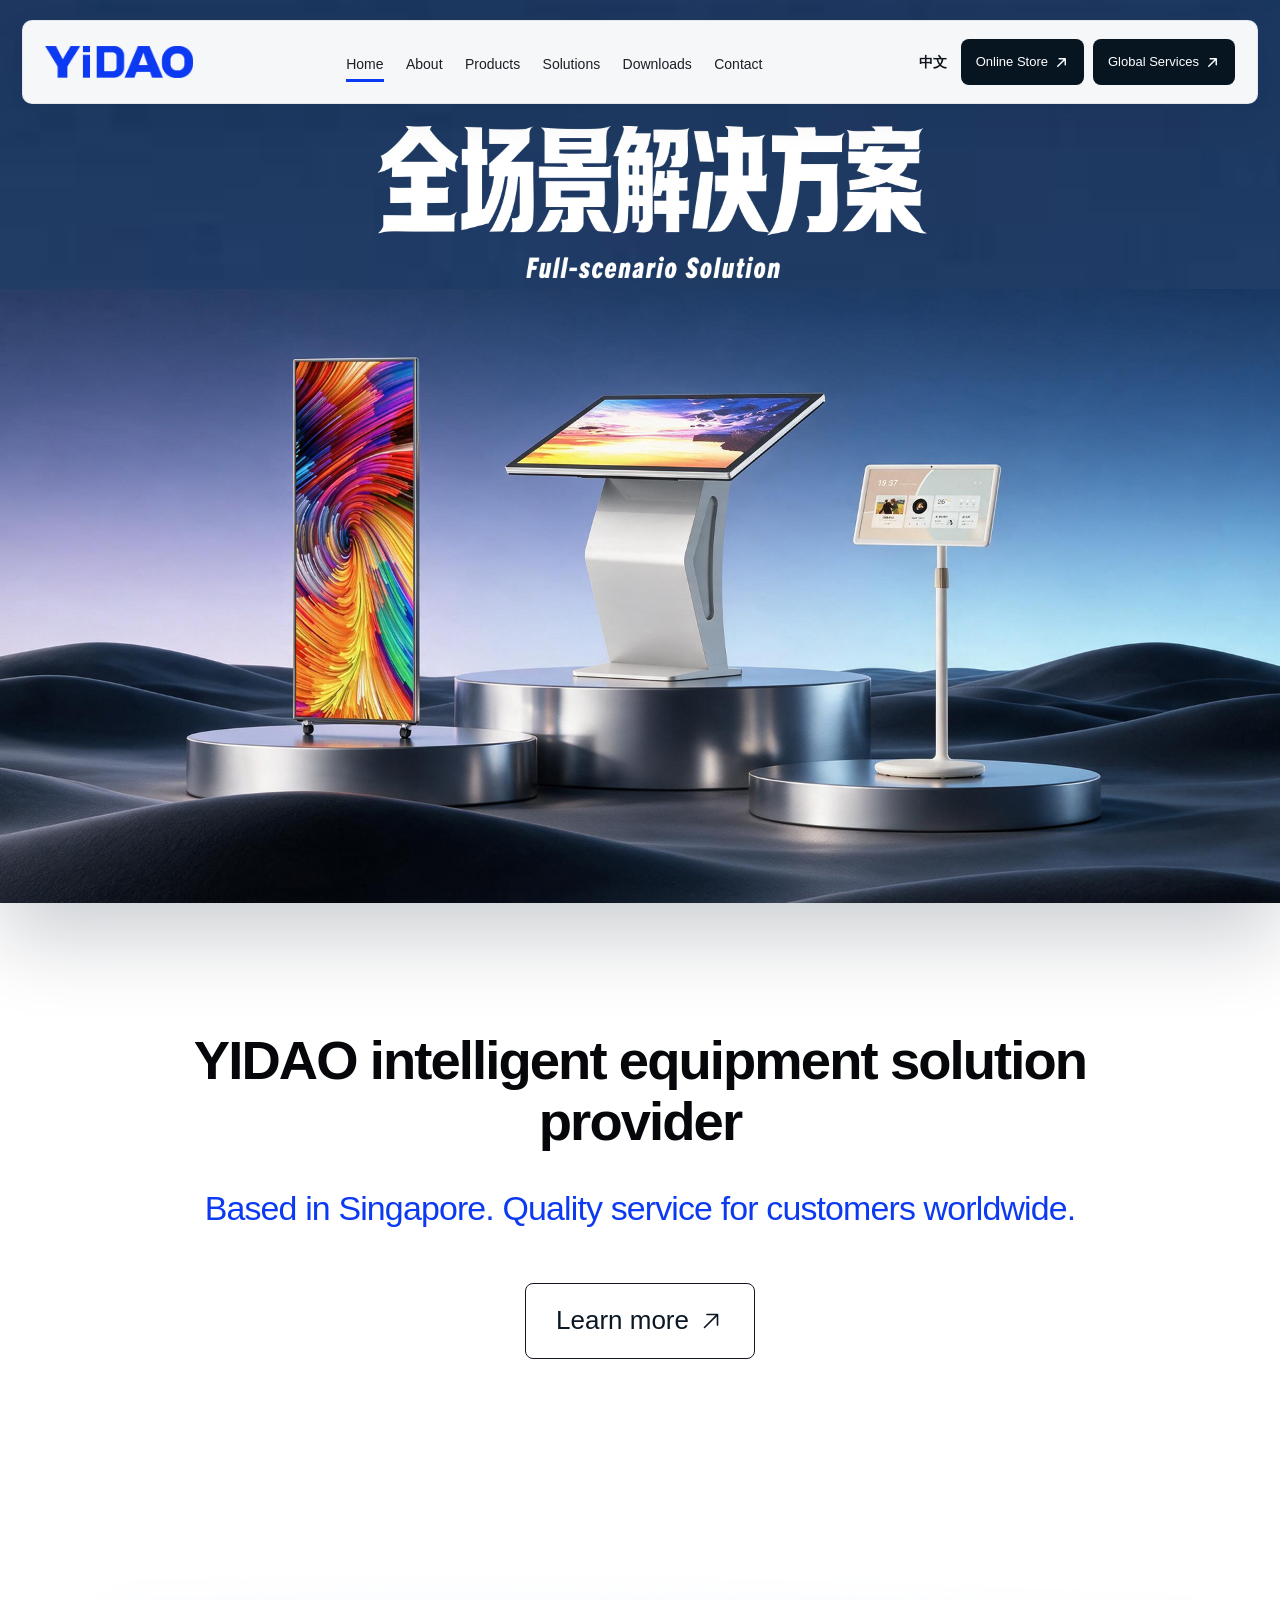
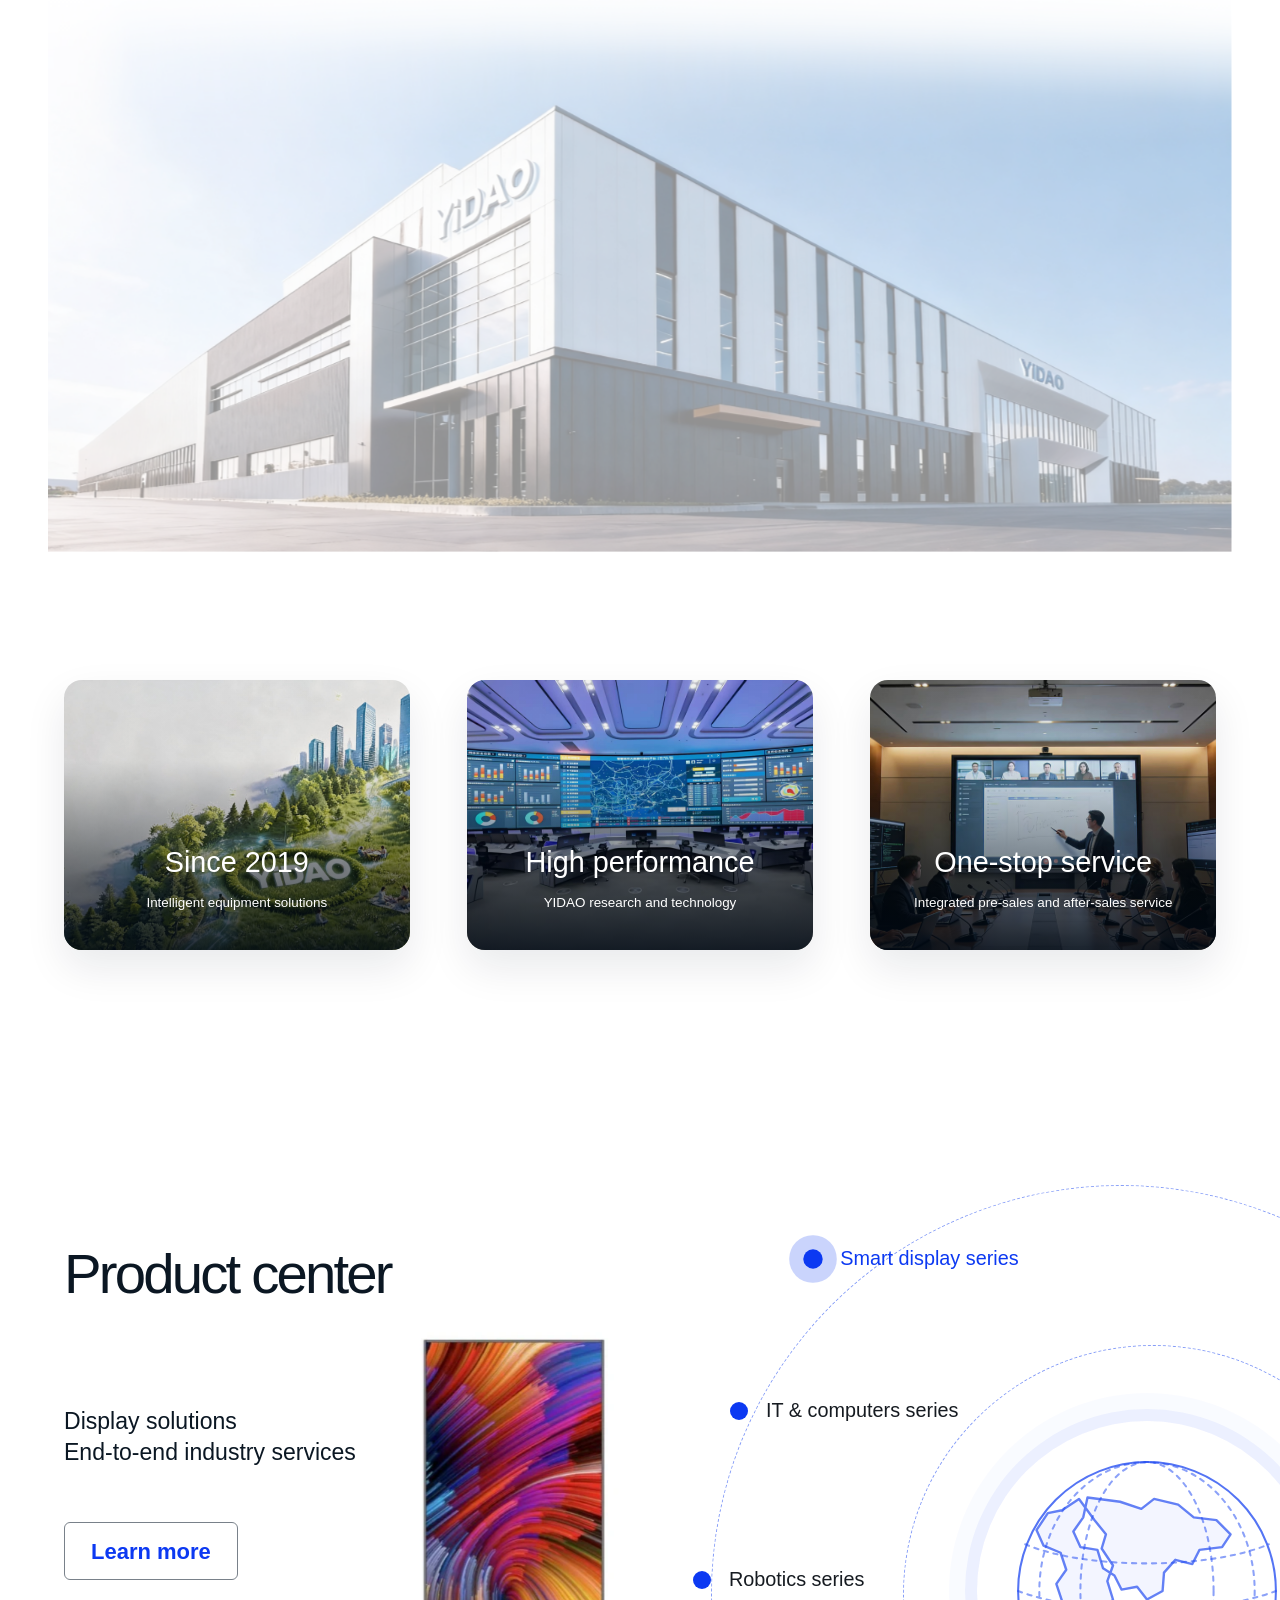
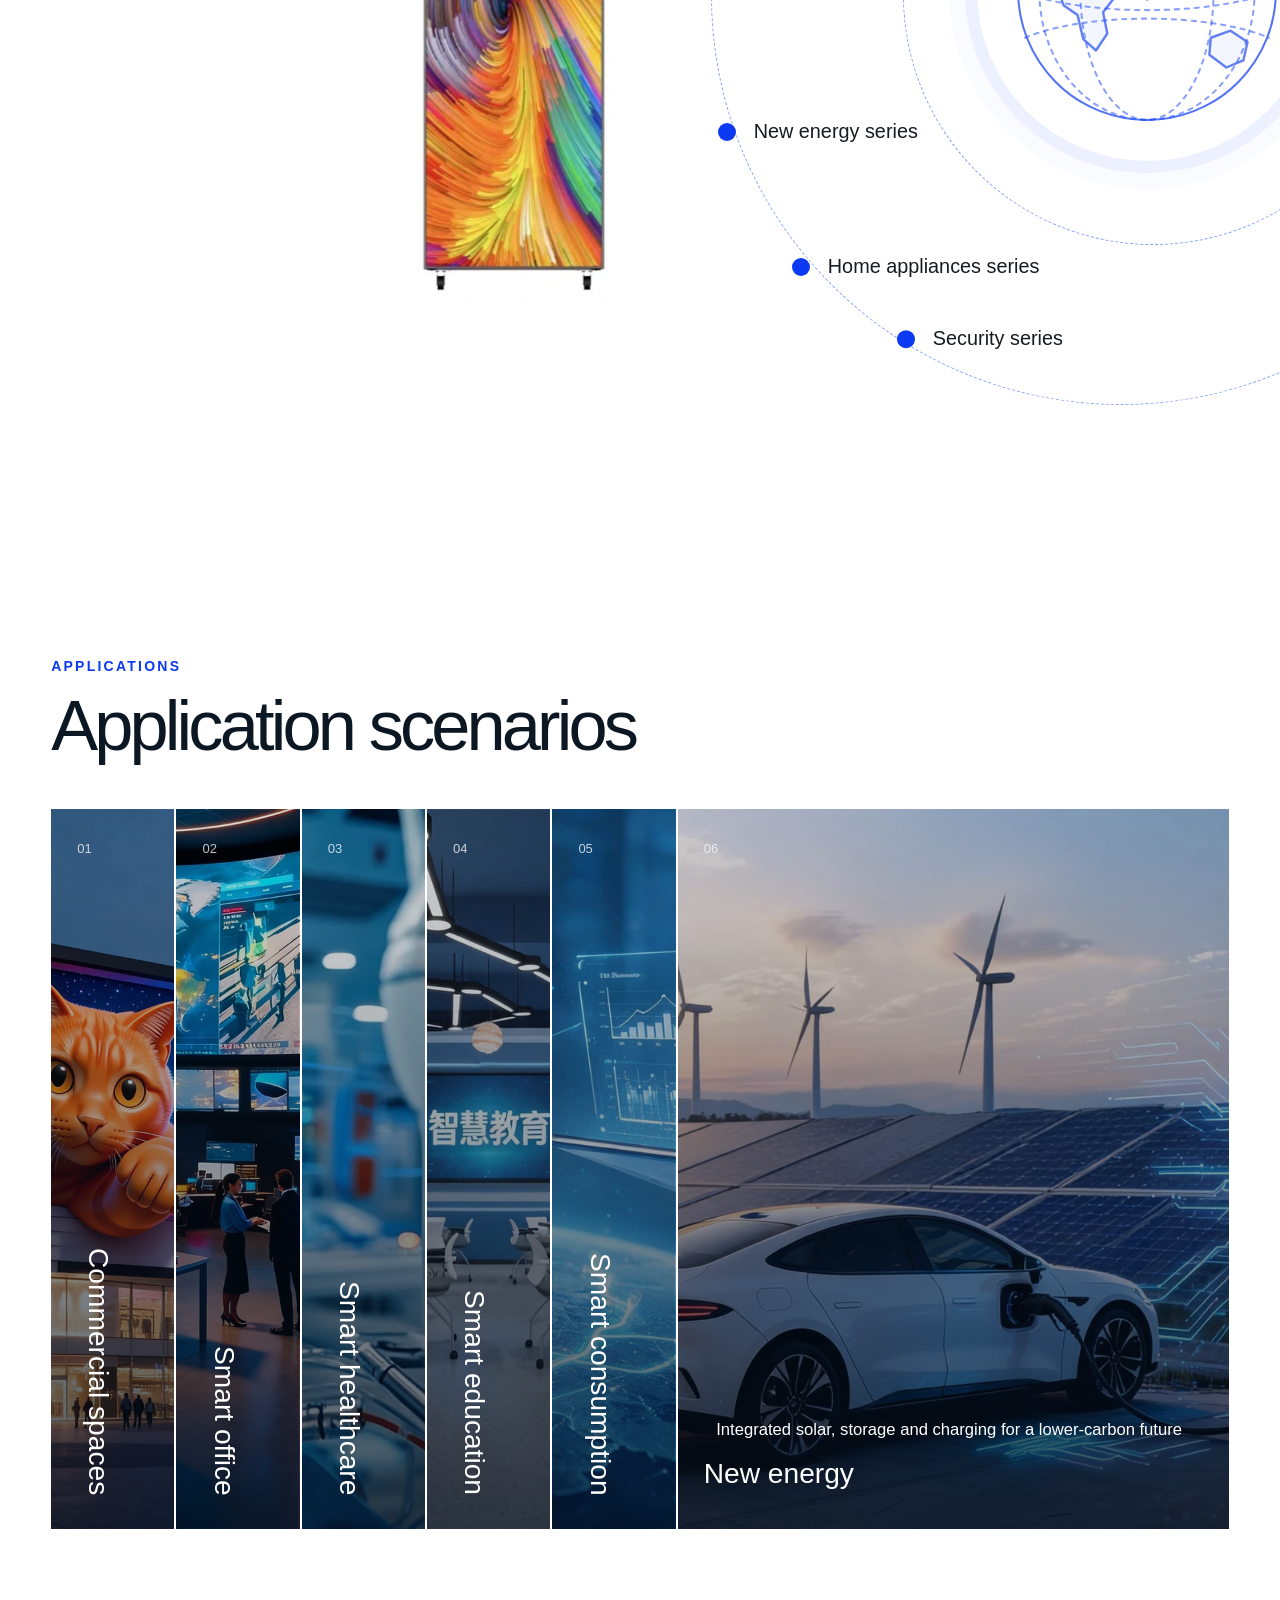
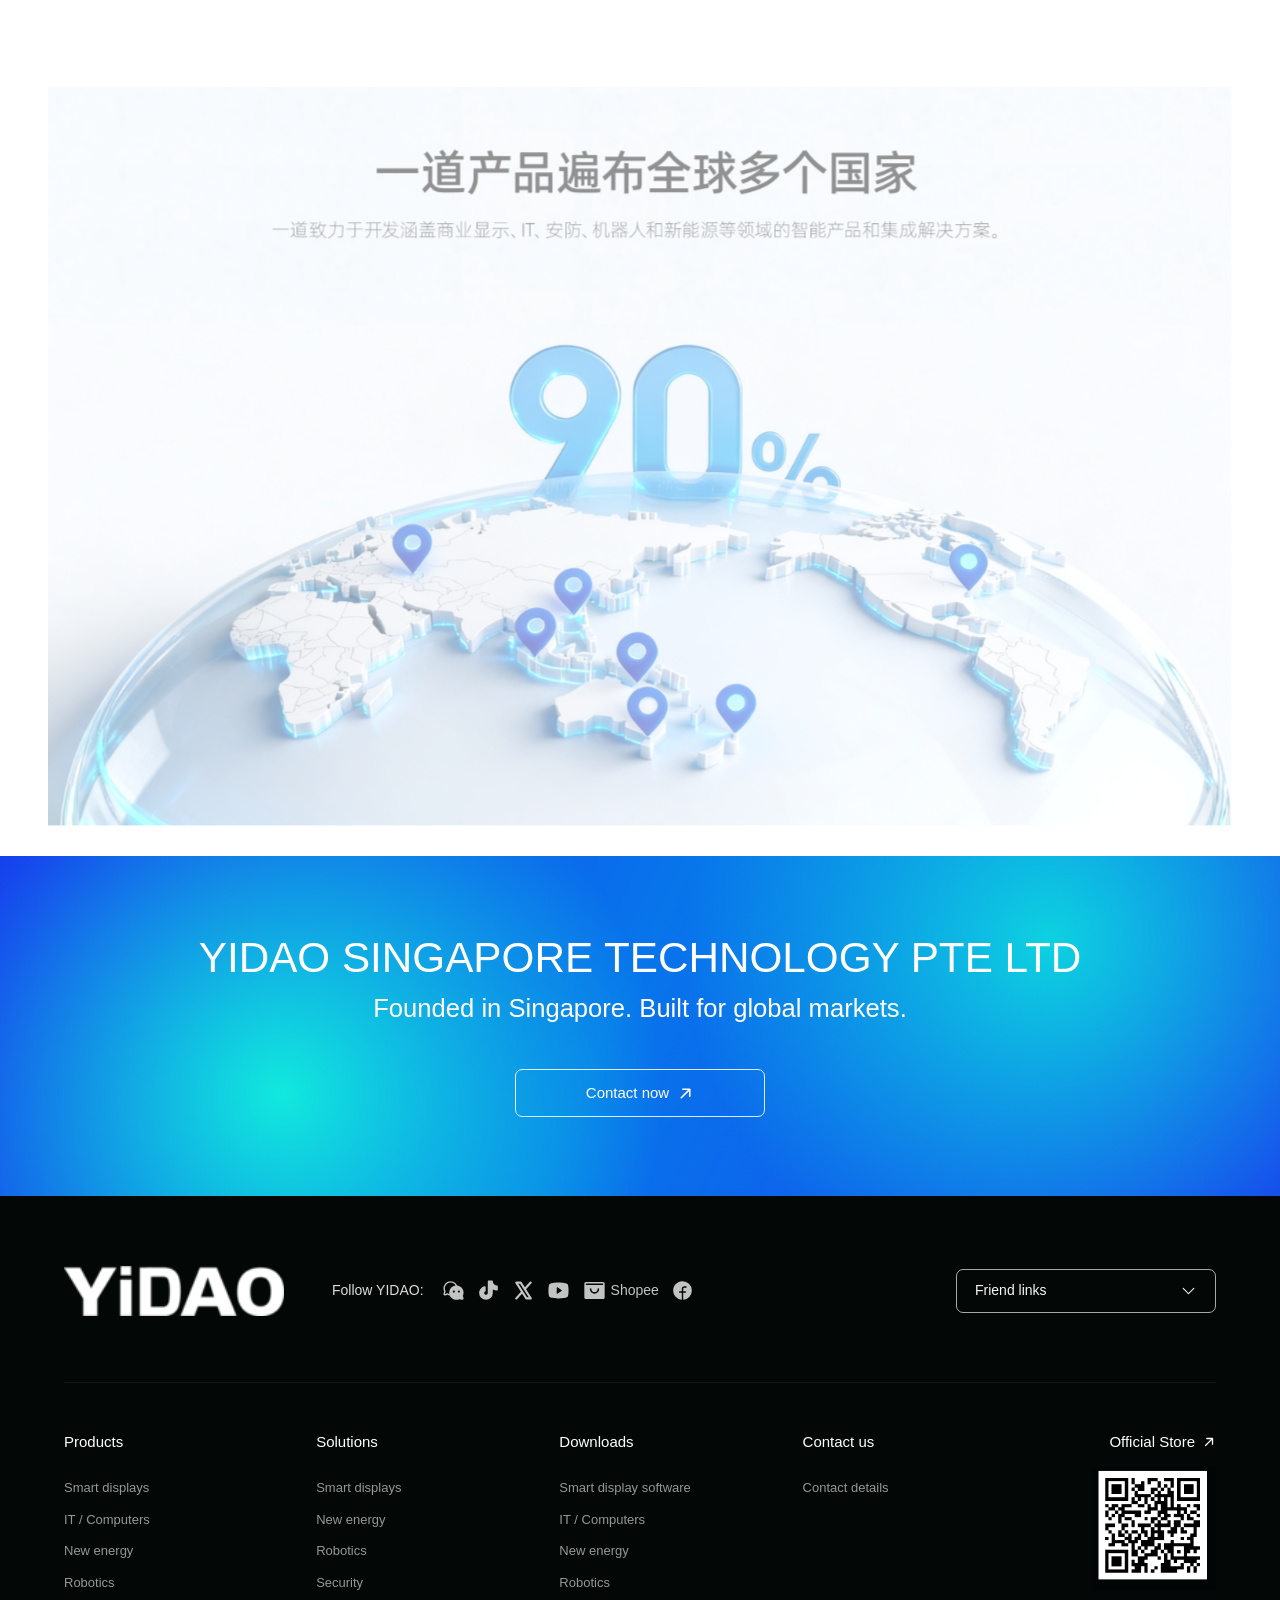
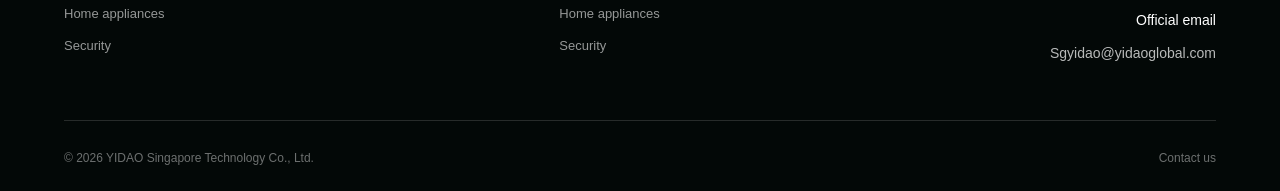
==== commit d9c797a1: "Publish updated YIDAO site" ====
--- a/index.html
+++ b/index.html
@@ -1,2 +1,2 @@
-<!DOCTYPE html><html lang="en"><head><meta charSet="utf-8"/><meta name="viewport" content="width=device-width, initial-scale=1"/><link rel="preload" as="image" href="/images/logo-blue.png"/><link rel="preload" as="image" href="/images/home/hero.jpg" fetchPriority="high"/><link rel="preload" as="image" href="/images/logo.png"/><link rel="preload" as="image" href="/images/footer-store-qr.png"/><link rel="stylesheet" href="/assets/index-SZoD1A0G.css" data-rsc-css-href="/assets/index-SZoD1A0G.css" data-precedence="vite-rsc/importer-resources"/><link rel="modulepreload" href="/assets/layout-segment-context-DzxnnUQN.js" crossorigin=""/><link rel="modulepreload" href="/assets/rolldown-runtime-S-ySWqyJ.js" crossorigin=""/><link rel="modulepreload" href="/assets/index-DD0P8evA.js" crossorigin=""/><link rel="modulepreload" href="/assets/framework-CXnKph_e.js" crossorigin=""/><link rel="modulepreload" href="/assets/SitePage-CAjsGwSV.js" crossorigin=""/><link rel="modulepreload" href="/assets/query-D8Wk3mvj.js" crossorigin=""/><title>YIDAO | Technology Built for a Smarter World</title><meta name="description" content="YIDAO develops commercial display, IT, security, robotics, drone and renewable energy solutions for global markets."/><meta property="og:title" content="YIDAO | Technology Built for a Smarter World"/><meta property="og:description" content="YIDAO develops commercial display, IT, security, robotics, drone and renewable energy solutions for global markets."/><meta property="og:type" content="website"/><meta property="og:image" content="http://localhost:3000/og.png"/><meta property="og:image:width" content="1200"/><meta property="og:image:height" content="630"/><meta property="og:image:alt" content="YIDAO | Technology Built for a Smarter World"/><meta name="twitter:card" content="summary_large_image"/><meta name="twitter:title" content="YIDAO | Technology Built for a Smarter World"/><meta name="twitter:description" content="YIDAO develops commercial display, IT, security, robotics, drone and renewable energy solutions for global markets."/><meta name="twitter:image" content="http://localhost:3000/og.png"/><link rel="shortcut icon" href="/images/favicon.png"/><link rel="icon" href="/images/favicon.png"/><link rel="apple-touch-icon" href="/images/favicon.png"/><script>self.__VINEXT_RSC_PARAMS__={}</script><script>self.__VINEXT_RSC_NAV__={"pathname":"/","searchParams":[]}</script><link rel="modulepreload" href="/assets/index-DD0P8evA.js" />
-</head><body><main class="site-shell"><header class="site-header"><a href="/" class="brand" aria-label="YIDAO home"><img src="/images/logo-blue.png" alt="YIDAO"/></a><nav class="desktop-nav" aria-label="Main navigation"><a class="active" href="/">Home</a><a href="/about">About</a><div class="nav-product-item"><a class="product-trigger " href="/products">Products</a><section id="product-menu" class="product-menu" aria-label="Product categories"><div class="product-menu-grid"><div class="product-menu-group"><h2>Smart Display</h2><div><a href="/products/smart-display/advertising">Digital signage</a><a href="/products/smart-display/interactive-display">Interactive display</a><a href="/products/smart-display/meeting-display">Education &amp; meeting</a><a href="/products/smart-display/led-display">LED series</a><a href="/products/smart-display/video-wall">Video walls</a><a href="/products/smart-display/commercial-monitor">Commercial display &amp; monitoring</a><a href="/products">Multimedia devices</a></div></div><div class="product-menu-group"><h2>IT &amp; Computers</h2><div><a href="/products?category=it">All-in-one PCs</a><a href="/products?category=it">Tablet PCs</a><a href="/products?category=it">Laptops</a><a href="/products?category=it">Mini PCs</a><a href="/products?category=it">Design workstations</a></div></div><div class="product-menu-group"><h2>New Energy</h2><div><a href="/products?category=new-energy">Solar panels</a><a href="/products?category=new-energy">Inverters</a><a href="/products?category=new-energy">Energy storage</a><a href="/products?category=new-energy">Solar optimizers</a><a href="/products?category=new-energy">Charging systems</a></div></div><div class="product-menu-group"><h2>Robotics</h2><div><a href="/products?category=robotics">Service</a><a href="/products?category=robotics">Industrial</a><a href="/products?category=robotics">Logistics</a><a href="/products?category=robotics">Special-purpose</a><a href="/products?category=robotics">Humanoid robots</a></div></div><div class="product-menu-group"><h2>Security &amp; Surveillance</h2><div><a href="/products?category=security">Cameras</a><a href="/products?category=security">Routers</a><a href="/products?category=security">Recording equipment</a></div></div><div class="product-menu-group"><h2>Home Appliances</h2><div><a href="/products?category=home-appliances">Air conditioners</a><a href="/products?category=home-appliances">Refrigerators</a><a href="/products?category=home-appliances">Washing machines</a><a href="/products?category=home-appliances">Televisions</a></div></div></div></section></div><a href="/solutions">Solutions</a><a href="/downloads">Downloads</a><a href="/contact">Contact</a></nav><div class="header-actions"><button class="language-button" aria-label="Switch language">中文</button><a class="header-link" href="http://www.witdisplay.com/" target="_blank" rel="noreferrer">Online Store<!-- --> <svg xmlns="http://www.w3.org/2000/svg" width="1em" height="1em" fill="currentColor" viewBox="0 0 256 256"><path d="M204,64V168a12,12,0,0,1-24,0V93L72.49,200.49a12,12,0,0,1-17-17L163,76H88a12,12,0,0,1,0-24H192A12,12,0,0,1,204,64Z"></path></svg></a><a class="header-link services-link" href="/contact">Global Services<!-- --> <svg xmlns="http://www.w3.org/2000/svg" width="1em" height="1em" fill="currentColor" viewBox="0 0 256 256"><path d="M204,64V168a12,12,0,0,1-24,0V93L72.49,200.49a12,12,0,0,1-17-17L163,76H88a12,12,0,0,1,0-24H192A12,12,0,0,1,204,64Z"></path></svg></a><button class="menu-button" aria-expanded="false" aria-label="Toggle navigation"><svg xmlns="http://www.w3.org/2000/svg" width="1em" height="1em" fill="currentColor" viewBox="0 0 256 256"><path d="M224,128a8,8,0,0,1-8,8H40a8,8,0,0,1,0-16H216A8,8,0,0,1,224,128ZM40,72H216a8,8,0,0,0,0-16H40a8,8,0,0,0,0,16ZM216,184H40a8,8,0,0,0,0,16H216a8,8,0,0,0,0-16Z"></path></svg></button></div></header><section class="home-v2 page-main" id="top"><div class="home-v2-hero hero-visual"><img src="/images/home/hero.jpg" alt="YIDAO ultra high definition display" fetchPriority="high"/></div><section class="home-v2-intro reveal"><p>YIDAO intelligent equipment solution provider</p><h1>Based in Singapore. Quality service for customers worldwide.</h1><a class="home-outline-link" href="/about">Learn more<svg xmlns="http://www.w3.org/2000/svg" width="1em" height="1em" fill="currentColor" viewBox="0 0 256 256"><path d="M200,64V168a8,8,0,0,1-16,0V83.31L69.66,197.66a8,8,0,0,1-11.32-11.32L172.69,72H88a8,8,0,0,1,0-16H192A8,8,0,0,1,200,64Z"></path></svg></a></section><figure class="home-v2-factory scale-media"><img src="/images/home/factory.jpg" alt="YIDAO manufacturing facility" loading="lazy"/></figure><section class="home-v2-strengths" aria-label="YIDAO strengths"><article class="home-v2-strength-card reveal"><img src="/images/home/strength-2019.jpg" alt="" loading="lazy"/><div><strong>Since 2019</strong><span>Intelligent equipment solutions</span></div></article><article class="home-v2-strength-card reveal"><img src="/images/home/strength-performance.jpg" alt="" loading="lazy"/><div><strong>High performance</strong><span>YIDAO research and technology</span></div></article><article class="home-v2-strength-card reveal"><img src="/images/home/strength-service.jpg" alt="" loading="lazy"/><div><strong>One-stop service</strong><span>Integrated pre-sales and after-sales service</span></div></article></section><section class="home-v2-products"><div class="home-v2-heading reveal"><p>PRODUCTS</p><h2>Product center</h2><span>A complete product portfolio supported by end-to-end services</span></div><div class="home-product-stage scale-media"><img src="/images/home/product-smart-display.jpg" alt="Smart display" loading="lazy"/></div><div class="home-product-tabs" role="tablist" aria-label="Product categories"><button type="button" class="active" role="tab" aria-selected="true"><span>01</span>Smart display</button><button type="button" role="tab" aria-selected="false"><span>02</span>Robotics</button><button type="button" role="tab" aria-selected="false"><span>03</span>IT &amp; computers</button><button type="button" role="tab" aria-selected="false"><span>04</span>Security</button><button type="button" role="tab" aria-selected="false"><span>05</span>New energy</button><button type="button" role="tab" aria-selected="false"><span>06</span>Home appliances</button></div><a class="home-outline-link home-product-link" href="/products?category=smart-display">View products<svg xmlns="http://www.w3.org/2000/svg" width="1em" height="1em" fill="currentColor" viewBox="0 0 256 256"><path d="M200,64V168a8,8,0,0,1-16,0V83.31L69.66,197.66a8,8,0,0,1-11.32-11.32L172.69,72H88a8,8,0,0,1,0-16H192A8,8,0,0,1,200,64Z"></path></svg></a></section><section class="home-v2-scenes"><div class="home-v2-heading reveal"><p>APPLICATIONS</p><h2>Application scenarios</h2></div><div class="home-scene-accordion"><button type="button" class="home-scene-panel " style="background-image:linear-gradient(180deg, rgba(4,15,30,.12), rgba(4,15,30,.72)), url(/images/products/scenes/business-space.webp)"><span>01</span><strong>Commercial spaces</strong></button><button type="button" class="home-scene-panel " style="background-image:linear-gradient(180deg, rgba(4,15,30,.12), rgba(4,15,30,.72)), url(/images/products/scenes/smart-office.webp)"><span>02</span><strong>Smart office</strong></button><button type="button" class="home-scene-panel " style="background-image:linear-gradient(180deg, rgba(4,15,30,.12), rgba(4,15,30,.72)), url(/images/products/scenes/smart-healthcare.webp)"><span>03</span><strong>Smart healthcare</strong></button><button type="button" class="home-scene-panel " style="background-image:linear-gradient(180deg, rgba(4,15,30,.12), rgba(4,15,30,.72)), url(/images/products/scenes/smart-education.webp)"><span>04</span><strong>Smart education</strong></button><button type="button" class="home-scene-panel " style="background-image:linear-gradient(180deg, rgba(4,15,30,.12), rgba(4,15,30,.72)), url(/images/products/scenes/smart-consumption.webp)"><span>05</span><strong>Smart consumption</strong></button><button type="button" class="home-scene-panel active" style="background-image:linear-gradient(180deg, rgba(4,15,30,.12), rgba(4,15,30,.72)), url(/images/products/scenes/new-energy.webp)"><span>06</span><strong>New energy</strong><em>Integrated solar, storage and charging for a lower-carbon future</em></button></div></section><figure class="home-v2-global scale-media"><img src="/images/home/global-network.jpg" alt="YIDAO global distribution network" loading="lazy"/></figure><div class="contact-consult-banner home-v2-cta"><div class="reveal"><h2>YIDAO SINGAPORE TECHNOLOGY PTE LTD</h2><p>Founded in Singapore. Built for global markets.</p><a href="/contact">Contact now<svg xmlns="http://www.w3.org/2000/svg" width="1em" height="1em" fill="currentColor" viewBox="0 0 256 256"><path d="M204,64V168a12,12,0,0,1-24,0V93L72.49,200.49a12,12,0,0,1-17-17L163,76H88a12,12,0,0,1,0-24H192A12,12,0,0,1,204,64Z"></path></svg></a></div></div></section><footer class="site-footer" id="site-footer"><div class="footer-top"><a href="/" class="footer-brand" aria-label="YIDAO home"><img src="/images/logo.png" alt="YIDAO"/></a><div class="footer-follow"><span>Follow YIDAO:</span><div class="footer-socials" aria-label="YIDAO social platforms"><span title="WeChat"><svg xmlns="http://www.w3.org/2000/svg" width="1em" height="1em" fill="currentColor" viewBox="0 0 256 256"><path d="M232.07,186.76A80,80,0,0,0,169.58,72.59,80,80,0,1,0,23.93,138.76l-7.27,24.71a16,16,0,0,0,19.87,19.87l24.71-7.27a79,79,0,0,0,25.19,7.35,80,80,0,0,0,108.33,40.65l24.71,7.27a16,16,0,0,0,19.87-19.87ZM132,152a12,12,0,1,1,12-12A12,12,0,0,1,132,152Zm-52,0a80.32,80.32,0,0,0,1.3,14.3,63.45,63.45,0,0,1-15.49-5.85,8,8,0,0,0-6-.63L32,168l8.17-27.76a8,8,0,0,0-.63-6A64,64,0,0,1,151.68,72.43,80.12,80.12,0,0,0,80,152Zm108,0a12,12,0,1,1,12-12A12,12,0,0,1,188,152Z"></path></svg></span><span title="TikTok"><svg xmlns="http://www.w3.org/2000/svg" width="1em" height="1em" fill="currentColor" viewBox="0 0 256 256"><path d="M232,80v40a8,8,0,0,1-8,8,103.25,103.25,0,0,1-48-11.71V156a76,76,0,0,1-152,0c0-36.9,26.91-69.52,62.6-75.88A8,8,0,0,1,96,88v42.69a8,8,0,0,1-4.57,7.23A20,20,0,1,0,120,156V24a8,8,0,0,1,8-8h40a8,8,0,0,1,8,8,48.05,48.05,0,0,0,48,48A8,8,0,0,1,232,80Z"></path></svg></span><span title="X"><svg xmlns="http://www.w3.org/2000/svg" width="1em" height="1em" fill="currentColor" viewBox="0 0 256 256"><path d="M218.12,209.56l-61-95.8,59.72-65.69a12,12,0,0,0-17.76-16.14L143.81,92.77,106.12,33.56A12,12,0,0,0,96,28H48A12,12,0,0,0,37.88,46.44l61,95.8L39.12,207.93a12,12,0,1,0,17.76,16.14l55.31-60.84,37.69,59.21A12,12,0,0,0,160,228h48a12,12,0,0,0,10.12-18.44ZM166.59,204,69.86,52H89.41l96.73,152Z"></path></svg></span><span title="YouTube"><svg xmlns="http://www.w3.org/2000/svg" width="1em" height="1em" fill="currentColor" viewBox="0 0 256 256"><path d="M234.33,69.52a24,24,0,0,0-14.49-16.4C185.56,39.88,131,40,128,40s-57.56-.12-91.84,13.12a24,24,0,0,0-14.49,16.4C19.08,79.5,16,97.74,16,128s3.08,48.5,5.67,58.48a24,24,0,0,0,14.49,16.41C69,215.56,120.4,216,127.34,216h1.32c6.94,0,58.37-.44,91.18-13.11a24,24,0,0,0,14.49-16.41c2.59-10,5.67-28.22,5.67-58.48S236.92,79.5,234.33,69.52Zm-73.74,65-40,28A8,8,0,0,1,108,156V100a8,8,0,0,1,12.59-6.55l40,28a8,8,0,0,1,0,13.1Z"></path></svg></span><span class="shopee-mark" title="Shopee"><svg xmlns="http://www.w3.org/2000/svg" width="1em" height="1em" fill="currentColor" viewBox="0 0 256 256"><path d="M216,40H40A16,16,0,0,0,24,56V200a16,16,0,0,0,16,16H216a16,16,0,0,0,16-16V56A16,16,0,0,0,216,40ZM128,160a48.05,48.05,0,0,1-48-48,8,8,0,0,1,16,0,32,32,0,0,0,64,0,8,8,0,0,1,16,0A48.05,48.05,0,0,1,128,160ZM40,72V56H216V72Z"></path></svg><em>Shopee</em></span><span title="Facebook"><svg xmlns="http://www.w3.org/2000/svg" width="1em" height="1em" fill="currentColor" viewBox="0 0 256 256"><path d="M232,128a104.16,104.16,0,0,1-91.55,103.26,4,4,0,0,1-4.45-4V152h24a8,8,0,0,0,8-8.53,8.17,8.17,0,0,0-8.25-7.47H136V112a16,16,0,0,1,16-16h16a8,8,0,0,0,8-8.53A8.17,8.17,0,0,0,167.73,80H152a32,32,0,0,0-32,32v24H96a8,8,0,0,0-8,8.53A8.17,8.17,0,0,0,96.27,152H120v75.28a4,4,0,0,1-4.44,4A104.15,104.15,0,0,1,24.07,124.09c2-54,45.74-97.9,99.78-100A104.12,104.12,0,0,1,232,128Z"></path></svg></span></div></div><details class="footer-friend-links"><summary>Friend links<svg xmlns="http://www.w3.org/2000/svg" width="1em" height="1em" fill="currentColor" viewBox="0 0 256 256"><path d="M213.66,101.66l-80,80a8,8,0,0,1-11.32,0l-80-80A8,8,0,0,1,53.66,90.34L128,164.69l74.34-74.35a8,8,0,0,1,11.32,11.32Z"></path></svg></summary><div><a href="http://www.witdisplay.com/" target="_blank" rel="noreferrer">Official Store</a><a href="/contact">Global Services</a></div></details></div><div class="footer-links"><div><strong>Products</strong><a href="/products">Smart displays</a><a href="/products">IT / <!-- -->Computers</a><a href="/products">New energy</a><a href="/products">Robotics</a><a href="/products">Home appliances</a><a href="/products">Security</a></div><div><strong>Solutions</strong><a href="/solutions">Smart displays</a><a href="/solutions">New energy</a><a href="/solutions">Robotics</a><a href="/solutions">Security</a></div><div><strong>Downloads</strong><a href="/downloads">Smart display software</a><a href="/downloads">IT / <!-- -->Computers</a><a href="/downloads">New energy</a><a href="/downloads">Robotics</a><a href="/downloads">Home appliances</a><a href="/downloads">Security</a></div><div><strong>Contact us</strong><a href="/contact">Contact details</a></div><div class="footer-shop"><a href="http://www.witdisplay.com/" target="_blank" rel="noreferrer">Official Store<!-- --> <svg xmlns="http://www.w3.org/2000/svg" width="1em" height="1em" fill="currentColor" viewBox="0 0 256 256"><path d="M204,64V168a12,12,0,0,1-24,0V93L72.49,200.49a12,12,0,0,1-17-17L163,76H88a12,12,0,0,1,0-24H192A12,12,0,0,1,204,64Z"></path></svg></a><img src="/images/footer-store-qr.png" alt="Official store QR code"/><span>Official email</span><a href="mailto:Sgyidao@yidaoglobal.com">Sgyidao@yidaoglobal.com</a></div></div><div class="footer-bottom"><span>© <!-- -->2026<!-- --> YIDAO Singapore Technology Co., Ltd.</span><a href="/contact">Contact us</a></div></footer></main><script id="_R_">import("/assets/index-DD0P8evA.js")</script></body></html><script>self.__VINEXT_RSC_CHUNKS__=self.__VINEXT_RSC_CHUNKS__||[];self.__VINEXT_RSC_CHUNKS__.push("2:I[\"8c0f216c4604\",[],\"Children\",1]\n3:I[\"15c18cfaeeff\",[],\"LayoutSegmentProvider\",1]\n4:I[\"8c0f216c4604\",[],\"Slot\",1]\n5:I[\"593f344dc510\",[],\"RedirectBoundary\",1]\n:HL[\"/assets/index-SZoD1A0G.css\",\"style\"]\n")</script><script>self.__VINEXT_RSC_CHUNKS__=self.__VINEXT_RSC_CHUNKS__||[];self.__VINEXT_RSC_CHUNKS__.push("0:{\"__route\":\"route:/\",\"__interceptionContext\":null,\"__layoutIds\":[\"layout:/\"],\"__rootLayout\":\"/\",\"page:/\":\"$L1\",\"layout:/\":[[[[\"$\",\"link\",\"css:/assets/index-SZoD1A0G.css\",{\"rel\":\"stylesheet\",\"precedence\":\"vite-rsc/importer-resources\",\"href\":\"/assets/index-SZoD1A0G.css\",\"data-rsc-css-href\":\"/assets/index-SZoD1A0G.css\"}],\"$undefined\"],[\"$\",\"html\",null,{\"lang\":\"en\",\"children\":[\"$\",\"body\",null,{\"children\":[\"$\",\"$L2\",null,{}]}]}]],null],\"route:/\":[[[\"$\",\"meta\",null,{\"charSet\":\"utf-8\"}],[[\"$\",\"title\",\"0\",{\"children\":\"YIDAO | Technology Built for a Smarter World\"}],[\"$\",\"meta\",\"1\",{\"name\":\"description\",\"content\":\"YIDAO develops commercial display, IT, security, robotics, drone and renewable energy solutions for global markets.\"}],[\"$\",\"meta\",\"2\",{\"property\":\"og:title\",\"content\":\"YIDAO | Technology Built for a Smarter World\"}],[\"$\",\"meta\",\"3\",{\"property\":\"og:description\",\"content\":\"YIDAO develops commercial display, IT, security, robotics, drone and renewable energy solutions for global markets.\"}],[\"$\",\"meta\",\"4\",{\"property\":\"og:type\",\"content\":\"website\"}],[\"$\",\"meta\",\"5\",{\"property\":\"og:image\",\"content\":\"http://localhost:3000/og.png\"}],[\"$\",\"meta\",\"6\",{\"property\":\"og:image:width\",\"content\":\"1200\"}],[\"$\",\"meta\",\"7\",{\"property\":\"og:image:height\",\"content\":\"630\"}],[\"$\",\"meta\",\"8\",{\"property\":\"og:image:alt\",\"content\":\"YIDAO | Technology Built for a Smarter World\"}],[\"$\",\"meta\",\"9\",{\"name\":\"twitter:card\",\"content\":\"summary_large_image\"}],[\"$\",\"meta\",\"10\",{\"name\":\"twitter:title\",\"content\":\"YIDAO | Technology Built for a Smarter World\"}],[\"$\",\"meta\",\"11\",{\"name\":\"twitter:description\",\"content\":\"YIDAO develops commercial display, IT, security, robotics, drone and renewable energy solutions for global markets.\"}],[\"$\",\"meta\",\"12\",{\"name\":\"twitter:image\",\"content\":\"http://localhost:3000/og.png\"}],[\"$\",\"link\",\"13\",{\"rel\":\"shortcut icon\",\"href\":\"/images/favicon.png\"}],[\"$\",\"link\",\"14\",{\"rel\":\"icon\",\"href\":\"/images/favicon.png\"}],[\"$\",\"link\",\"15\",{\"rel\":\"apple-touch-icon\",\"href\":\"/images/favicon.png\"}]],[[\"$\",\"meta\",\"0\",{\"name\":\"viewport\",\"content\":\"width=device-width, initial-scale=1\"}]]],[\"$\",\"$L3\",null,{\"segmentMap\":{\"children\":[]},\"children\":[\"$\",\"$L4\",null,{\"id\":\"layout:/\",\"parallelSlots\":\"$undefined\",\"children\":[\"$\",\"$L5\",null,{\"children\":[\"$\",\"$L3\",null,{\"segmentMap\":{\"children\":[]},\"children\":[\"$\",\"$L4\",null,{\"id\":\"page:/\"}]}]}]}]}]],\"__layoutFlags\":{\"layout:/\":\"s\"},\"__artifactCompatibility\":{\"schemaVersion\":1,\"graphVersion\":\"app-route-graph:4uhn5s1wvoptc\",\"deploymentVersion\":\"f66beeb8-3837-4d23-b8b8-8e3d461258f7\",\"appElementsSchemaVersion\":1,\"rscPayloadSchemaVersion\":1,\"rootBoundaryId\":\"/\",\"renderEpoch\":null}}\n")</script><script>self.__VINEXT_RSC_CHUNKS__=self.__VINEXT_RSC_CHUNKS__||[];self.__VINEXT_RSC_CHUNKS__.push("6:I[\"a4d926745d1f\",[],\"default\",1]\n1:[\"$\",\"$L6\",null,{\"page\":\"home\"}]\n")</script><script>self.__VINEXT_RSC_DONE__=true</script>+<!DOCTYPE html><html lang="en"><head><meta charSet="utf-8"/><meta name="viewport" content="width=device-width, initial-scale=1"/><link rel="preload" as="image" href="/images/logo-blue.png"/><link rel="preload" as="image" href="/images/home/hero-display-1.jpg" fetchPriority="high"/><link rel="preload" as="image" href="/images/home/hero-display-2.jpg"/><link rel="preload" as="image" href="/images/logo.png"/><link rel="preload" as="image" href="/images/footer-store-qr.png"/><link rel="stylesheet" href="/assets/index-rvwMe6us.css" data-rsc-css-href="/assets/index-rvwMe6us.css" data-precedence="vite-rsc/importer-resources"/><link rel="modulepreload" href="/assets/layout-segment-context-Bu9wQ3wx.js" crossorigin=""/><link rel="modulepreload" href="/assets/rolldown-runtime-S-ySWqyJ.js" crossorigin=""/><link rel="modulepreload" href="/assets/index-CJeVPsC8.js" crossorigin=""/><link rel="modulepreload" href="/assets/framework-CXnKph_e.js" crossorigin=""/><link rel="modulepreload" href="/assets/SitePage-lVkcyPTj.js" crossorigin=""/><link rel="modulepreload" href="/assets/query-D8Wk3mvj.js" crossorigin=""/><title>YIDAO | Technology Built for a Smarter World</title><meta name="description" content="YIDAO develops commercial display, IT, security, robotics, drone and renewable energy solutions for global markets."/><meta property="og:title" content="YIDAO | Technology Built for a Smarter World"/><meta property="og:description" content="YIDAO develops commercial display, IT, security, robotics, drone and renewable energy solutions for global markets."/><meta property="og:type" content="website"/><meta property="og:image" content="http://localhost:3000/og.png"/><meta property="og:image:width" content="1200"/><meta property="og:image:height" content="630"/><meta property="og:image:alt" content="YIDAO | Technology Built for a Smarter World"/><meta name="twitter:card" content="summary_large_image"/><meta name="twitter:title" content="YIDAO | Technology Built for a Smarter World"/><meta name="twitter:description" content="YIDAO develops commercial display, IT, security, robotics, drone and renewable energy solutions for global markets."/><meta name="twitter:image" content="http://localhost:3000/og.png"/><link rel="shortcut icon" href="/images/favicon.png"/><link rel="icon" href="/images/favicon.png"/><link rel="apple-touch-icon" href="/images/favicon.png"/><script>self.__VINEXT_RSC_PARAMS__={}</script><script>self.__VINEXT_RSC_NAV__={"pathname":"/","searchParams":[]}</script><link rel="modulepreload" href="/assets/index-CJeVPsC8.js" />
+</head><body><main class="site-shell"><header class="site-header"><a href="/" class="brand" aria-label="YIDAO home"><img src="/images/logo-blue.png" alt="YIDAO"/></a><nav class="desktop-nav" aria-label="Main navigation"><a class="active" href="/">Home</a><a href="/about">About</a><div class="nav-product-item"><a class="product-trigger " href="/products">Products</a><section id="product-menu" class="product-menu" aria-label="Product categories"><div class="product-menu-grid"><div class="product-menu-group"><h2>Smart Display</h2><div><a href="/products/smart-display/advertising">Digital signage</a><a href="/products/smart-display/interactive-display">Interactive display</a><a href="/products/smart-display/meeting-display">Education &amp; meeting</a><a href="/products/smart-display/led-display">LED series</a><a href="/products/smart-display/video-wall">Video walls</a><a href="/products/smart-display/commercial-monitor">Commercial display &amp; monitoring</a><a href="/products">Multimedia devices</a></div></div><div class="product-menu-group"><h2>IT &amp; Computers</h2><div><a href="/products?category=it">All-in-one PCs</a><a href="/products?category=it">Tablet PCs</a><a href="/products?category=it">Laptops</a><a href="/products?category=it">Mini PCs</a><a href="/products?category=it">Design workstations</a></div></div><div class="product-menu-group"><h2>New Energy</h2><div><a href="/products?category=new-energy">Solar panels</a><a href="/products?category=new-energy">Inverters</a><a href="/products?category=new-energy">Energy storage</a><a href="/products?category=new-energy">Solar optimizers</a><a href="/products?category=new-energy">Charging systems</a></div></div><div class="product-menu-group"><h2>Robotics</h2><div><a href="/products?category=robotics">Service</a><a href="/products?category=robotics">Industrial</a><a href="/products?category=robotics">Logistics</a><a href="/products?category=robotics">Special-purpose</a><a href="/products?category=robotics">Humanoid robots</a></div></div><div class="product-menu-group"><h2>Security &amp; Surveillance</h2><div><a href="/products?category=security">Cameras</a><a href="/products?category=security">Routers</a><a href="/products?category=security">Recording equipment</a></div></div><div class="product-menu-group"><h2>Home Appliances</h2><div><a href="/products?category=home-appliances">Air conditioners</a><a href="/products?category=home-appliances">Refrigerators</a><a href="/products?category=home-appliances">Washing machines</a><a href="/products?category=home-appliances">Televisions</a></div></div></div></section></div><a href="/solutions">Solutions</a><a href="/downloads">Downloads</a><a href="/contact">Contact</a></nav><div class="header-actions"><button class="language-button" aria-label="Switch language">中文</button><a class="header-link" href="http://www.witdisplay.com/" target="_blank" rel="noreferrer">Online Store<!-- --> <svg xmlns="http://www.w3.org/2000/svg" width="1em" height="1em" fill="currentColor" viewBox="0 0 256 256"><path d="M204,64V168a12,12,0,0,1-24,0V93L72.49,200.49a12,12,0,0,1-17-17L163,76H88a12,12,0,0,1,0-24H192A12,12,0,0,1,204,64Z"></path></svg></a><a class="header-link services-link" href="/contact">Global Services<!-- --> <svg xmlns="http://www.w3.org/2000/svg" width="1em" height="1em" fill="currentColor" viewBox="0 0 256 256"><path d="M204,64V168a12,12,0,0,1-24,0V93L72.49,200.49a12,12,0,0,1-17-17L163,76H88a12,12,0,0,1,0-24H192A12,12,0,0,1,204,64Z"></path></svg></a><button class="menu-button" aria-expanded="false" aria-label="Toggle navigation"><svg xmlns="http://www.w3.org/2000/svg" width="1em" height="1em" fill="currentColor" viewBox="0 0 256 256"><path d="M224,128a8,8,0,0,1-8,8H40a8,8,0,0,1,0-16H216A8,8,0,0,1,224,128ZM40,72H216a8,8,0,0,0,0-16H40a8,8,0,0,0,0,16ZM216,184H40a8,8,0,0,0,0,16H216a8,8,0,0,0,0-16Z"></path></svg></button></div></header><section class="home-v2 page-main" id="top"><div class="home-v2-hero hero-visual"><img class="home-hero-slide home-hero-slide-one" src="/images/home/hero-display-1.jpg" alt="YIDAO ultra high definition display" fetchPriority="high"/><img class="home-hero-slide home-hero-slide-two" src="/images/home/hero-display-2.jpg" alt="YIDAO full-scenario display solutions"/></div><section class="home-v2-intro reveal"><p>YIDAO intelligent equipment solution provider</p><h1>Based in Singapore. Quality service for customers worldwide.</h1><a class="home-outline-link" href="/about">Learn more<svg xmlns="http://www.w3.org/2000/svg" width="1em" height="1em" fill="currentColor" viewBox="0 0 256 256"><path d="M200,64V168a8,8,0,0,1-16,0V83.31L69.66,197.66a8,8,0,0,1-11.32-11.32L172.69,72H88a8,8,0,0,1,0-16H192A8,8,0,0,1,200,64Z"></path></svg></a></section><figure class="home-v2-factory scale-media"><img src="/images/home/factory.jpg" alt="YIDAO manufacturing facility" loading="lazy"/></figure><section class="home-v2-strengths" aria-label="YIDAO strengths"><article class="home-v2-strength-card reveal"><img src="/images/home/strength-2019.jpg" alt="" loading="lazy"/><div><strong>Since 2019</strong><span>Intelligent equipment solutions</span></div></article><article class="home-v2-strength-card reveal"><img src="/images/home/strength-performance.jpg" alt="" loading="lazy"/><div><strong>High performance</strong><span>YIDAO research and technology</span></div></article><article class="home-v2-strength-card reveal"><img src="/images/home/strength-service.jpg" alt="" loading="lazy"/><div><strong>One-stop service</strong><span>Integrated pre-sales and after-sales service</span></div></article></section><section class="home-v2-products"><div class="home-product-interactive"><div class="home-product-copy reveal"><h2>Product center</h2><p>Display solutions<br/>End-to-end industry services</p><a class="home-product-more" href="/products?category=smart-display">Learn more</a></div><div class="home-product-selected" aria-live="polite"><img src="/images/home/product-smart-display-v2-trim.webp" alt="Smart display" loading="lazy"/></div><div class="home-product-orbit" role="tablist" aria-label="Product categories"><div class="home-orbit-globe" aria-hidden="true"><svg viewBox="0 0 240 240" role="presentation"><circle cx="120" cy="120" r="91"></circle><ellipse cx="120" cy="120" rx="47" ry="91"></ellipse><ellipse cx="120" cy="120" rx="76" ry="91"></ellipse><path d="M34 87c42 18 130 18 172 0M29 120c48 18 134 18 182 0M34 153c42-18 130-18 172 0"></path><path class="home-globe-land" d="M72 55l-12 8-10 2-8 12 5 11 12 5 4 12-7 10 5 15 10 7 4 17 9 8 8-12-3-15 7-9-4-13 4-11-8-12 3-10-8-10zM101 57l15 5 9-7 17 4 11 9 16 2 10 10-6 9-16 2-5 10-12-3-8 9-1 13-11 6-7-9-11 2-5-10-8-5-4-13-12-2-5-11 7-10 3-14zM165 153l14-5 12 8-3 13-12 5-12-9z"></path></svg></div><button type="button" class="active" role="tab" aria-selected="true"><i aria-hidden="true"></i><span>Smart display series</span></button><button type="button" role="tab" aria-selected="false"><i aria-hidden="true"></i><span>IT &amp; computers series</span></button><button type="button" role="tab" aria-selected="false"><i aria-hidden="true"></i><span>Robotics series</span></button><button type="button" role="tab" aria-selected="false"><i aria-hidden="true"></i><span>New energy series</span></button><button type="button" role="tab" aria-selected="false"><i aria-hidden="true"></i><span>Home appliances series</span></button><button type="button" role="tab" aria-selected="false"><i aria-hidden="true"></i><span>Security series</span></button></div></div></section><section class="home-v2-scenes"><div class="home-v2-heading reveal"><p>APPLICATIONS</p><h2>Application scenarios</h2></div><div class="home-scene-accordion"><button type="button" class="home-scene-panel " style="background-image:linear-gradient(180deg, rgba(4,15,30,.12), rgba(4,15,30,.72)), url(/images/products/scenes/business-space.webp?v=2)"><span>01</span><strong>Commercial spaces</strong></button><button type="button" class="home-scene-panel " style="background-image:linear-gradient(180deg, rgba(4,15,30,.12), rgba(4,15,30,.72)), url(/images/products/scenes/smart-office.webp?v=2)"><span>02</span><strong>Smart office</strong></button><button type="button" class="home-scene-panel " style="background-image:linear-gradient(180deg, rgba(4,15,30,.12), rgba(4,15,30,.72)), url(/images/products/scenes/smart-healthcare.webp)"><span>03</span><strong>Smart healthcare</strong></button><button type="button" class="home-scene-panel " style="background-image:linear-gradient(180deg, rgba(4,15,30,.12), rgba(4,15,30,.72)), url(/images/products/scenes/smart-education.webp?v=2)"><span>04</span><strong>Smart education</strong></button><button type="button" class="home-scene-panel " style="background-image:linear-gradient(180deg, rgba(4,15,30,.12), rgba(4,15,30,.72)), url(/images/products/scenes/smart-consumption.webp)"><span>05</span><strong>Smart consumption</strong></button><button type="button" class="home-scene-panel active" style="background-image:linear-gradient(180deg, rgba(4,15,30,.12), rgba(4,15,30,.72)), url(/images/products/scenes/new-energy.webp)"><span>06</span><strong>New energy</strong><em>Integrated solar, storage and charging for a lower-carbon future</em></button></div></section><figure class="home-v2-global scale-media"><img src="/images/home/global-network.jpg" alt="YIDAO global distribution network" loading="lazy"/></figure><div class="contact-consult-banner home-v2-cta"><div class="reveal"><h2>YIDAO SINGAPORE TECHNOLOGY PTE LTD</h2><p>Founded in Singapore. Built for global markets.</p><a href="/contact">Contact now<svg xmlns="http://www.w3.org/2000/svg" width="1em" height="1em" fill="currentColor" viewBox="0 0 256 256"><path d="M204,64V168a12,12,0,0,1-24,0V93L72.49,200.49a12,12,0,0,1-17-17L163,76H88a12,12,0,0,1,0-24H192A12,12,0,0,1,204,64Z"></path></svg></a></div></div></section><footer class="site-footer" id="site-footer"><div class="footer-top"><a href="/" class="footer-brand" aria-label="YIDAO home"><img src="/images/logo.png" alt="YIDAO"/></a><div class="footer-follow"><span>Follow YIDAO:</span><div class="footer-socials" aria-label="YIDAO social platforms"><span title="WeChat"><svg xmlns="http://www.w3.org/2000/svg" width="1em" height="1em" fill="currentColor" viewBox="0 0 256 256"><path d="M232.07,186.76A80,80,0,0,0,169.58,72.59,80,80,0,1,0,23.93,138.76l-7.27,24.71a16,16,0,0,0,19.87,19.87l24.71-7.27a79,79,0,0,0,25.19,7.35,80,80,0,0,0,108.33,40.65l24.71,7.27a16,16,0,0,0,19.87-19.87ZM132,152a12,12,0,1,1,12-12A12,12,0,0,1,132,152Zm-52,0a80.32,80.32,0,0,0,1.3,14.3,63.45,63.45,0,0,1-15.49-5.85,8,8,0,0,0-6-.63L32,168l8.17-27.76a8,8,0,0,0-.63-6A64,64,0,0,1,151.68,72.43,80.12,80.12,0,0,0,80,152Zm108,0a12,12,0,1,1,12-12A12,12,0,0,1,188,152Z"></path></svg></span><span title="TikTok"><svg xmlns="http://www.w3.org/2000/svg" width="1em" height="1em" fill="currentColor" viewBox="0 0 256 256"><path d="M232,80v40a8,8,0,0,1-8,8,103.25,103.25,0,0,1-48-11.71V156a76,76,0,0,1-152,0c0-36.9,26.91-69.52,62.6-75.88A8,8,0,0,1,96,88v42.69a8,8,0,0,1-4.57,7.23A20,20,0,1,0,120,156V24a8,8,0,0,1,8-8h40a8,8,0,0,1,8,8,48.05,48.05,0,0,0,48,48A8,8,0,0,1,232,80Z"></path></svg></span><span title="X"><svg xmlns="http://www.w3.org/2000/svg" width="1em" height="1em" fill="currentColor" viewBox="0 0 256 256"><path d="M218.12,209.56l-61-95.8,59.72-65.69a12,12,0,0,0-17.76-16.14L143.81,92.77,106.12,33.56A12,12,0,0,0,96,28H48A12,12,0,0,0,37.88,46.44l61,95.8L39.12,207.93a12,12,0,1,0,17.76,16.14l55.31-60.84,37.69,59.21A12,12,0,0,0,160,228h48a12,12,0,0,0,10.12-18.44ZM166.59,204,69.86,52H89.41l96.73,152Z"></path></svg></span><span title="YouTube"><svg xmlns="http://www.w3.org/2000/svg" width="1em" height="1em" fill="currentColor" viewBox="0 0 256 256"><path d="M234.33,69.52a24,24,0,0,0-14.49-16.4C185.56,39.88,131,40,128,40s-57.56-.12-91.84,13.12a24,24,0,0,0-14.49,16.4C19.08,79.5,16,97.74,16,128s3.08,48.5,5.67,58.48a24,24,0,0,0,14.49,16.41C69,215.56,120.4,216,127.34,216h1.32c6.94,0,58.37-.44,91.18-13.11a24,24,0,0,0,14.49-16.41c2.59-10,5.67-28.22,5.67-58.48S236.92,79.5,234.33,69.52Zm-73.74,65-40,28A8,8,0,0,1,108,156V100a8,8,0,0,1,12.59-6.55l40,28a8,8,0,0,1,0,13.1Z"></path></svg></span><span class="shopee-mark" title="Shopee"><svg xmlns="http://www.w3.org/2000/svg" width="1em" height="1em" fill="currentColor" viewBox="0 0 256 256"><path d="M216,40H40A16,16,0,0,0,24,56V200a16,16,0,0,0,16,16H216a16,16,0,0,0,16-16V56A16,16,0,0,0,216,40ZM128,160a48.05,48.05,0,0,1-48-48,8,8,0,0,1,16,0,32,32,0,0,0,64,0,8,8,0,0,1,16,0A48.05,48.05,0,0,1,128,160ZM40,72V56H216V72Z"></path></svg><em>Shopee</em></span><span title="Facebook"><svg xmlns="http://www.w3.org/2000/svg" width="1em" height="1em" fill="currentColor" viewBox="0 0 256 256"><path d="M232,128a104.16,104.16,0,0,1-91.55,103.26,4,4,0,0,1-4.45-4V152h24a8,8,0,0,0,8-8.53,8.17,8.17,0,0,0-8.25-7.47H136V112a16,16,0,0,1,16-16h16a8,8,0,0,0,8-8.53A8.17,8.17,0,0,0,167.73,80H152a32,32,0,0,0-32,32v24H96a8,8,0,0,0-8,8.53A8.17,8.17,0,0,0,96.27,152H120v75.28a4,4,0,0,1-4.44,4A104.15,104.15,0,0,1,24.07,124.09c2-54,45.74-97.9,99.78-100A104.12,104.12,0,0,1,232,128Z"></path></svg></span></div></div><details class="footer-friend-links"><summary>Friend links<svg xmlns="http://www.w3.org/2000/svg" width="1em" height="1em" fill="currentColor" viewBox="0 0 256 256"><path d="M213.66,101.66l-80,80a8,8,0,0,1-11.32,0l-80-80A8,8,0,0,1,53.66,90.34L128,164.69l74.34-74.35a8,8,0,0,1,11.32,11.32Z"></path></svg></summary><div><a href="http://www.witdisplay.com/" target="_blank" rel="noreferrer">Official Store</a><a href="/contact">Global Services</a></div></details></div><div class="footer-links"><div><strong>Products</strong><a href="/products">Smart displays</a><a href="/products">IT / <!-- -->Computers</a><a href="/products">New energy</a><a href="/products">Robotics</a><a href="/products">Home appliances</a><a href="/products">Security</a></div><div><strong>Solutions</strong><a href="/solutions">Smart displays</a><a href="/solutions">New energy</a><a href="/solutions">Robotics</a><a href="/solutions">Security</a></div><div><strong>Downloads</strong><a href="/downloads">Smart display software</a><a href="/downloads">IT / <!-- -->Computers</a><a href="/downloads">New energy</a><a href="/downloads">Robotics</a><a href="/downloads">Home appliances</a><a href="/downloads">Security</a></div><div><strong>Contact us</strong><a href="/contact">Contact details</a></div><div class="footer-shop"><a href="http://www.witdisplay.com/" target="_blank" rel="noreferrer">Official Store<!-- --> <svg xmlns="http://www.w3.org/2000/svg" width="1em" height="1em" fill="currentColor" viewBox="0 0 256 256"><path d="M204,64V168a12,12,0,0,1-24,0V93L72.49,200.49a12,12,0,0,1-17-17L163,76H88a12,12,0,0,1,0-24H192A12,12,0,0,1,204,64Z"></path></svg></a><img src="/images/footer-store-qr.png" alt="Official store QR code"/><span>Official email</span><a href="mailto:Sgyidao@yidaoglobal.com">Sgyidao@yidaoglobal.com</a></div></div><div class="footer-bottom"><span>© <!-- -->2026<!-- --> YIDAO Singapore Technology Co., Ltd.</span><a href="/contact">Contact us</a></div></footer></main><script id="_R_">import("/assets/index-CJeVPsC8.js")</script></body></html><script>self.__VINEXT_RSC_CHUNKS__=self.__VINEXT_RSC_CHUNKS__||[];self.__VINEXT_RSC_CHUNKS__.push("2:I[\"8c0f216c4604\",[],\"Children\",1]\n3:I[\"15c18cfaeeff\",[],\"LayoutSegmentProvider\",1]\n4:I[\"8c0f216c4604\",[],\"Slot\",1]\n5:I[\"593f344dc510\",[],\"RedirectBoundary\",1]\n:HL[\"/assets/index-rvwMe6us.css\",\"style\"]\n")</script><script>self.__VINEXT_RSC_CHUNKS__=self.__VINEXT_RSC_CHUNKS__||[];self.__VINEXT_RSC_CHUNKS__.push("0:{\"__route\":\"route:/\",\"__interceptionContext\":null,\"__layoutIds\":[\"layout:/\"],\"__rootLayout\":\"/\",\"page:/\":\"$L1\",\"layout:/\":[[[[\"$\",\"link\",\"css:/assets/index-rvwMe6us.css\",{\"rel\":\"stylesheet\",\"precedence\":\"vite-rsc/importer-resources\",\"href\":\"/assets/index-rvwMe6us.css\",\"data-rsc-css-href\":\"/assets/index-rvwMe6us.css\"}],\"$undefined\"],[\"$\",\"html\",null,{\"lang\":\"en\",\"children\":[\"$\",\"body\",null,{\"children\":[\"$\",\"$L2\",null,{}]}]}]],null],\"route:/\":[[[\"$\",\"meta\",null,{\"charSet\":\"utf-8\"}],[[\"$\",\"title\",\"0\",{\"children\":\"YIDAO | Technology Built for a Smarter World\"}],[\"$\",\"meta\",\"1\",{\"name\":\"description\",\"content\":\"YIDAO develops commercial display, IT, security, robotics, drone and renewable energy solutions for global markets.\"}],[\"$\",\"meta\",\"2\",{\"property\":\"og:title\",\"content\":\"YIDAO | Technology Built for a Smarter World\"}],[\"$\",\"meta\",\"3\",{\"property\":\"og:description\",\"content\":\"YIDAO develops commercial display, IT, security, robotics, drone and renewable energy solutions for global markets.\"}],[\"$\",\"meta\",\"4\",{\"property\":\"og:type\",\"content\":\"website\"}],[\"$\",\"meta\",\"5\",{\"property\":\"og:image\",\"content\":\"http://localhost:3000/og.png\"}],[\"$\",\"meta\",\"6\",{\"property\":\"og:image:width\",\"content\":\"1200\"}],[\"$\",\"meta\",\"7\",{\"property\":\"og:image:height\",\"content\":\"630\"}],[\"$\",\"meta\",\"8\",{\"property\":\"og:image:alt\",\"content\":\"YIDAO | Technology Built for a Smarter World\"}],[\"$\",\"meta\",\"9\",{\"name\":\"twitter:card\",\"content\":\"summary_large_image\"}],[\"$\",\"meta\",\"10\",{\"name\":\"twitter:title\",\"content\":\"YIDAO | Technology Built for a Smarter World\"}],[\"$\",\"meta\",\"11\",{\"name\":\"twitter:description\",\"content\":\"YIDAO develops commercial display, IT, security, robotics, drone and renewable energy solutions for global markets.\"}],[\"$\",\"meta\",\"12\",{\"name\":\"twitter:image\",\"content\":\"http://localhost:3000/og.png\"}],[\"$\",\"link\",\"13\",{\"rel\":\"shortcut icon\",\"href\":\"/images/favicon.png\"}],[\"$\",\"link\",\"14\",{\"rel\":\"icon\",\"href\":\"/images/favicon.png\"}],[\"$\",\"link\",\"15\",{\"rel\":\"apple-touch-icon\",\"href\":\"/images/favicon.png\"}]],[[\"$\",\"meta\",\"0\",{\"name\":\"viewport\",\"content\":\"width=device-width, initial-scale=1\"}]]],[\"$\",\"$L3\",null,{\"segmentMap\":{\"children\":[]},\"children\":[\"$\",\"$L4\",null,{\"id\":\"layout:/\",\"parallelSlots\":\"$undefined\",\"children\":[\"$\",\"$L5\",null,{\"children\":[\"$\",\"$L3\",null,{\"segmentMap\":{\"children\":[]},\"children\":[\"$\",\"$L4\",null,{\"id\":\"page:/\"}]}]}]}]}]],\"__layoutFlags\":{\"layout:/\":\"s\"},\"__artifactCompatibility\":{\"schemaVersion\":1,\"graphVersion\":\"app-route-graph:4uhn5s1wvoptc\",\"deploymentVersion\":\"553762c4-0c5b-459f-818e-d354d36b266e\",\"appElementsSchemaVersion\":1,\"rscPayloadSchemaVersion\":1,\"rootBoundaryId\":\"/\",\"renderEpoch\":null}}\n")</script><script>self.__VINEXT_RSC_CHUNKS__=self.__VINEXT_RSC_CHUNKS__||[];self.__VINEXT_RSC_CHUNKS__.push("6:I[\"a4d926745d1f\",[],\"default\",1]\n1:[\"$\",\"$L6\",null,{\"page\":\"home\"}]\n")</script><script>self.__VINEXT_RSC_DONE__=true</script>
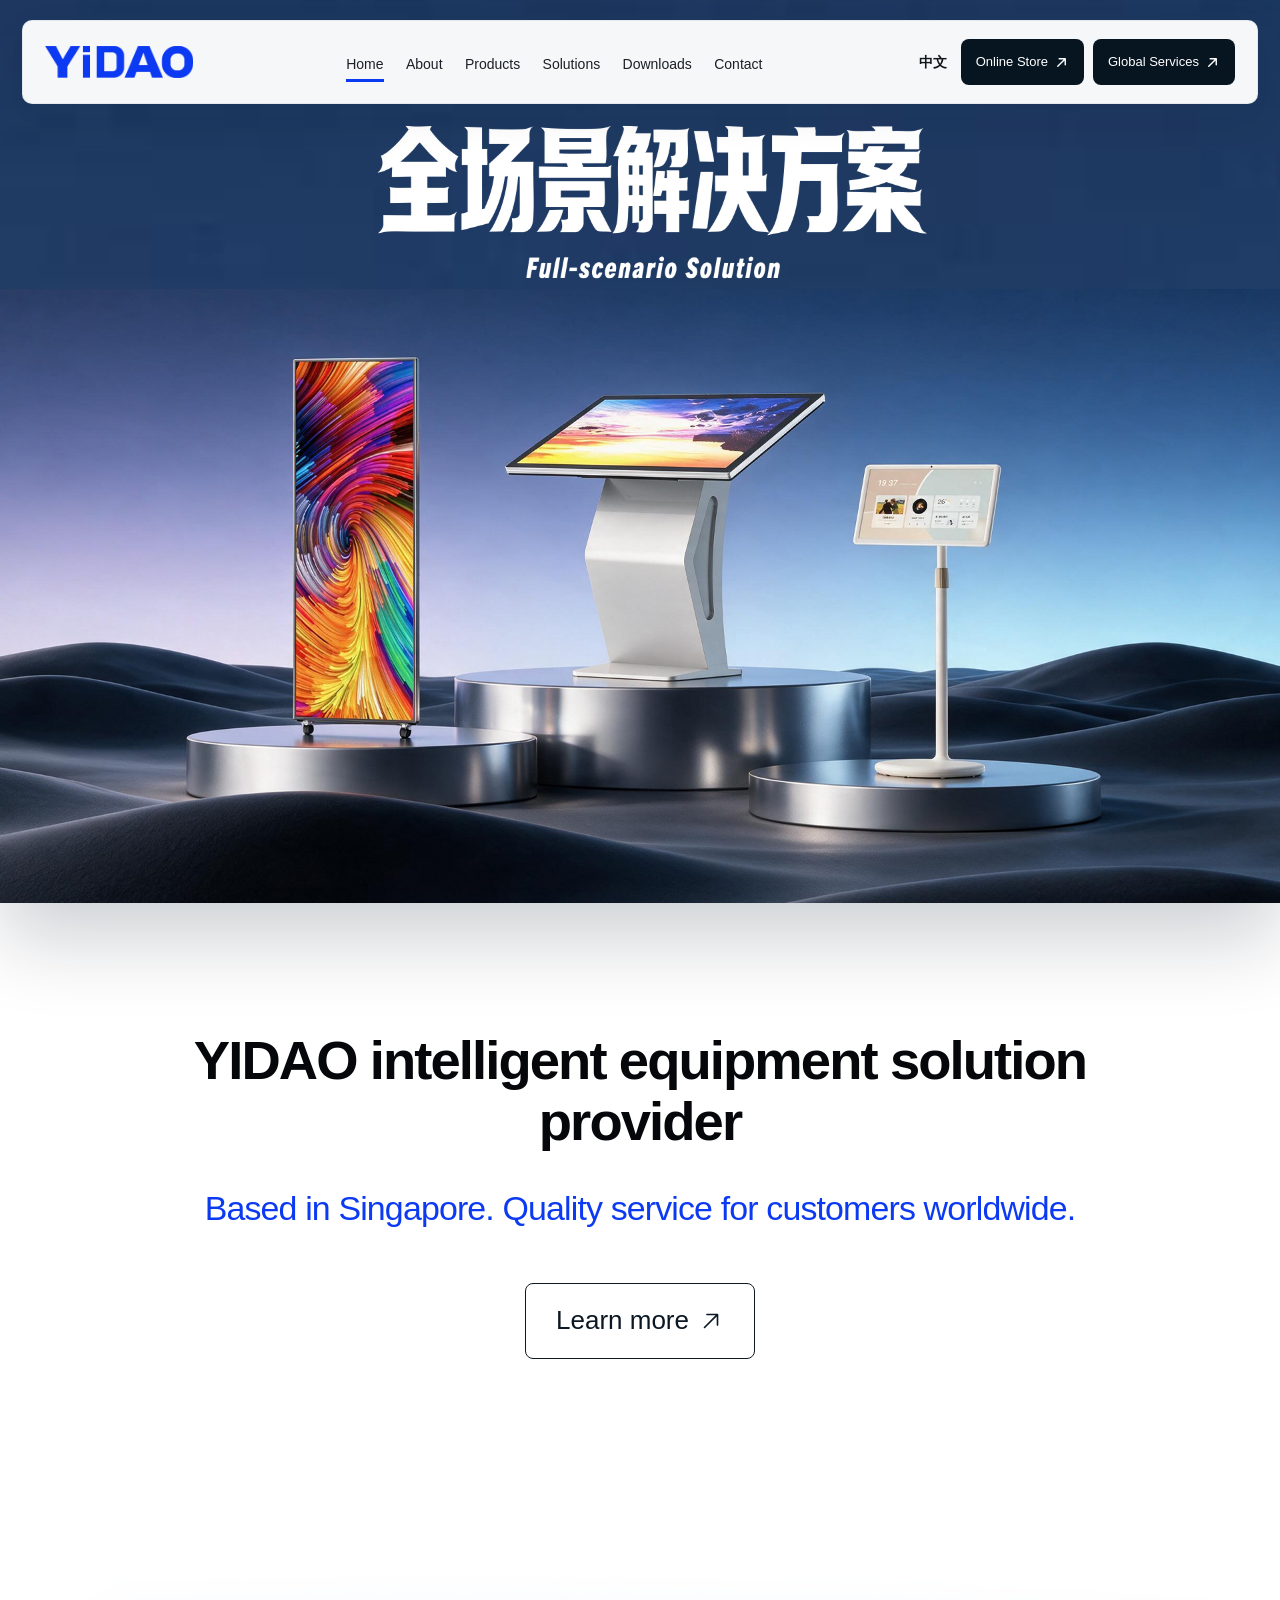
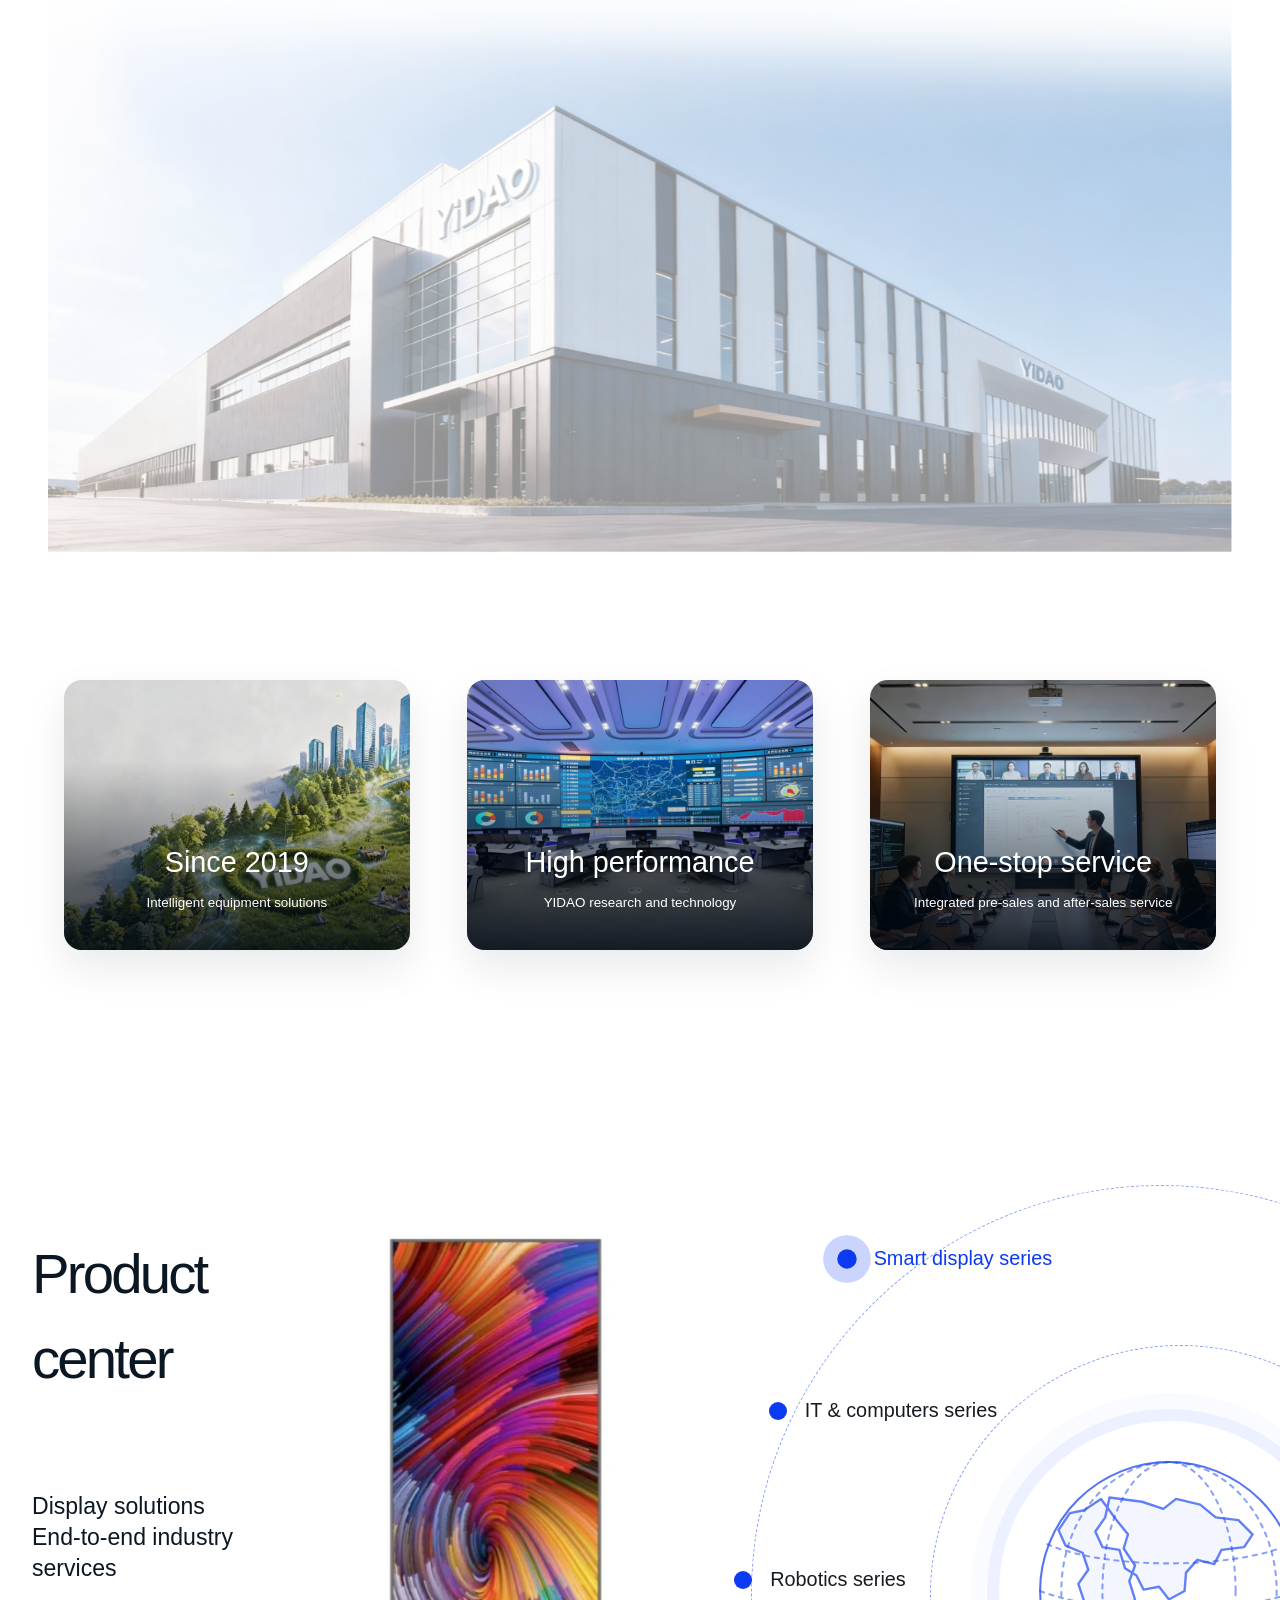
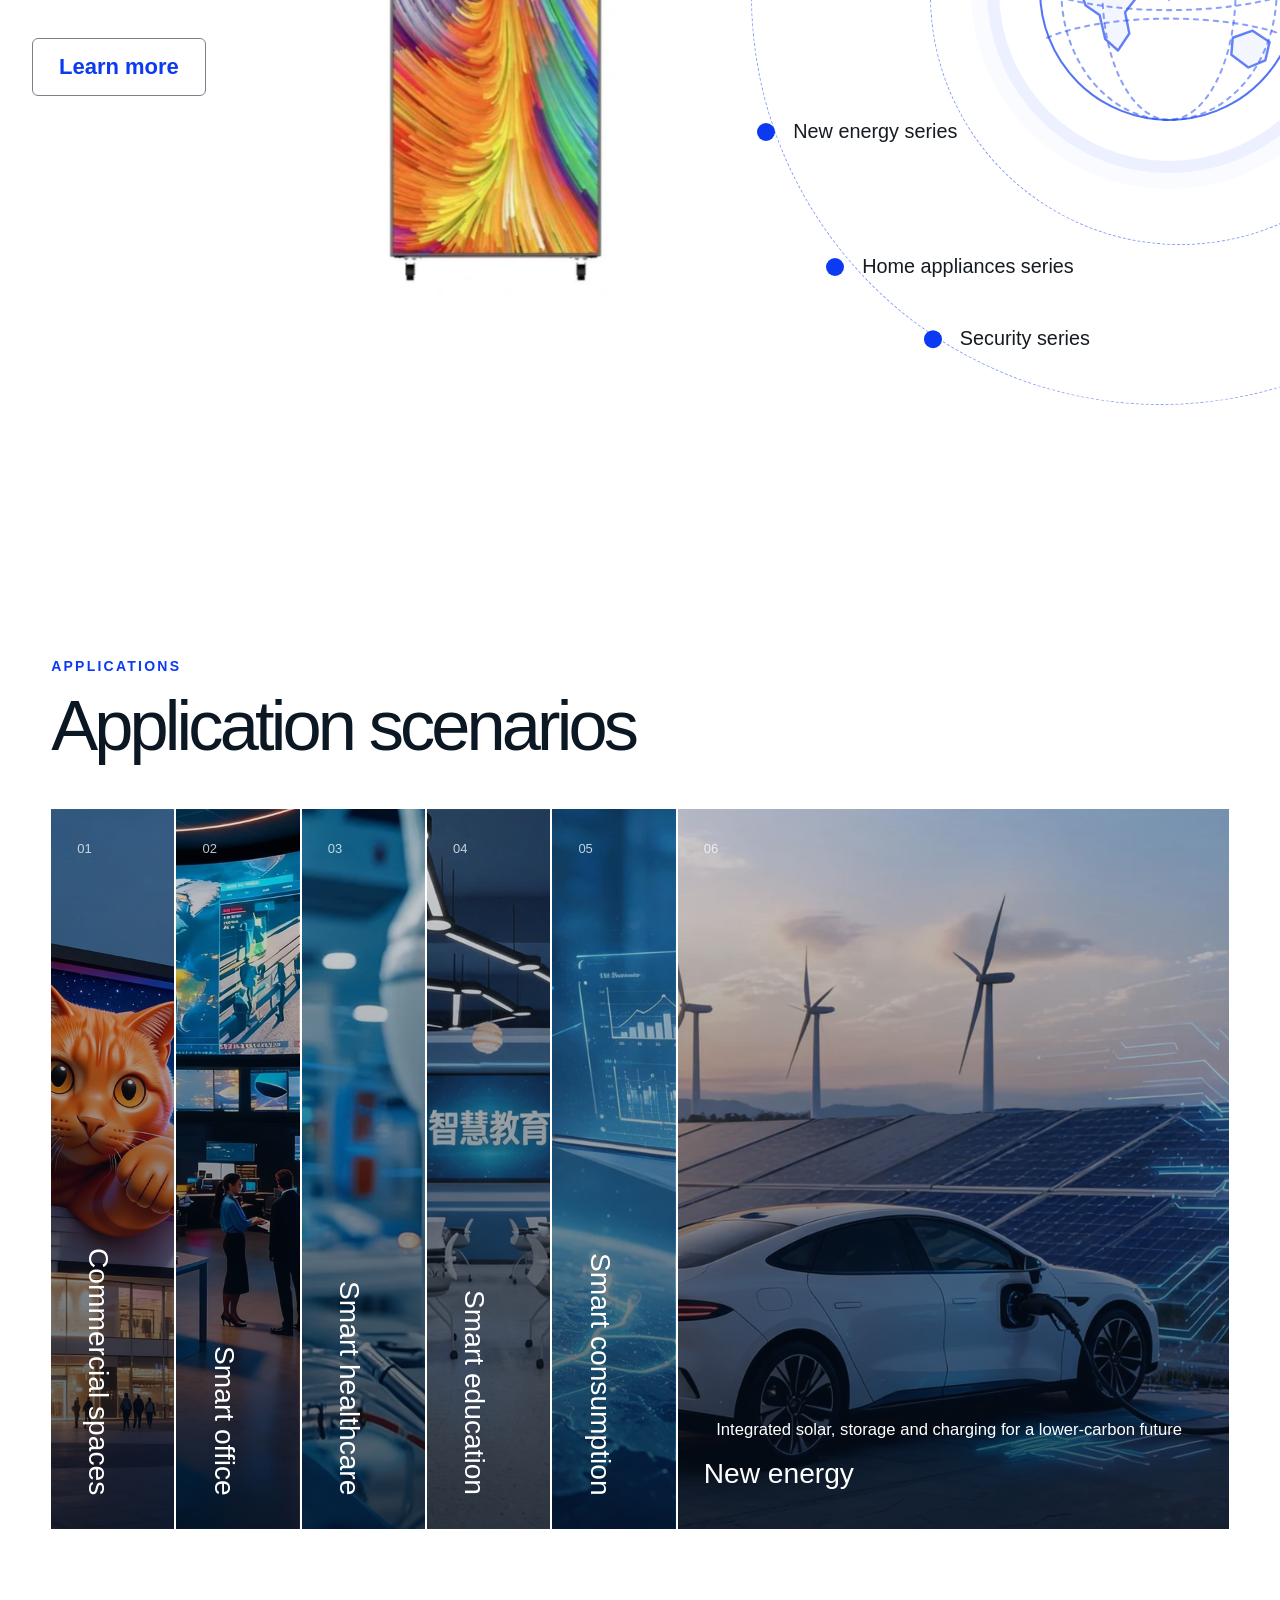
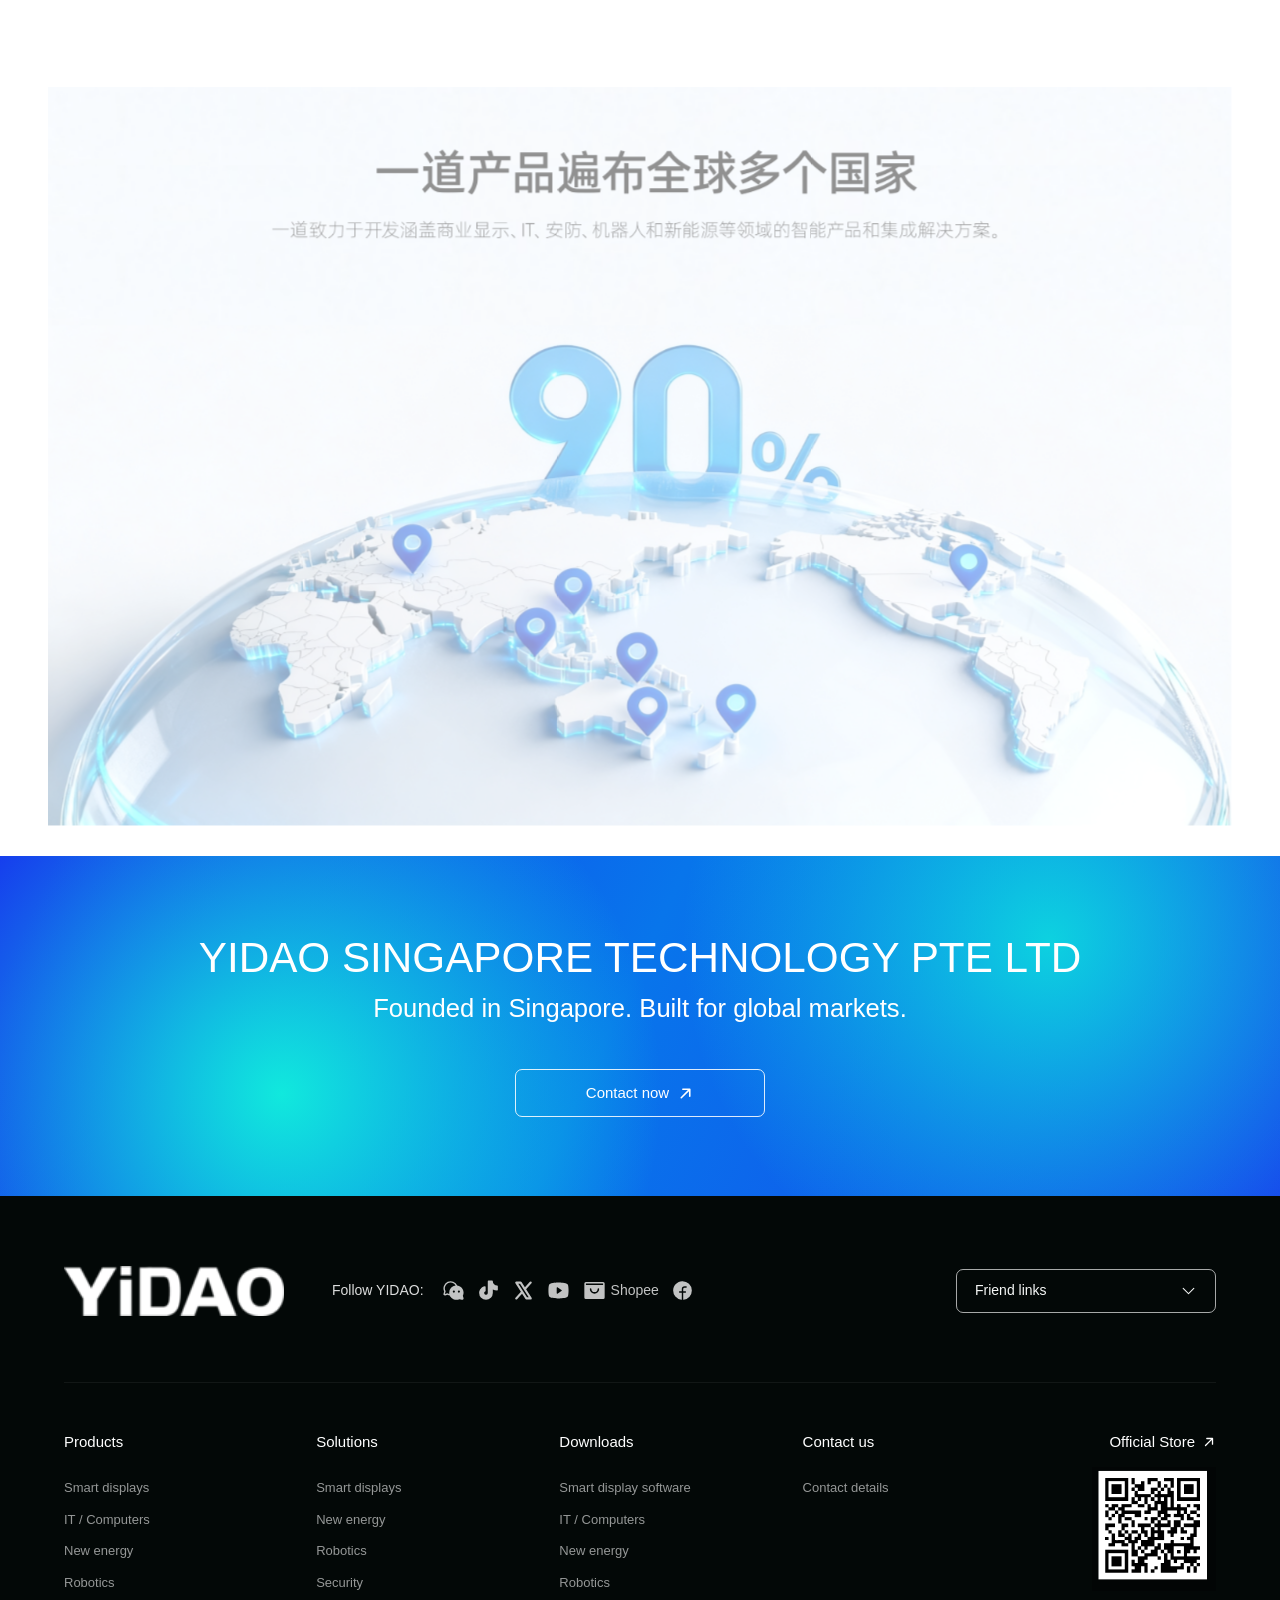
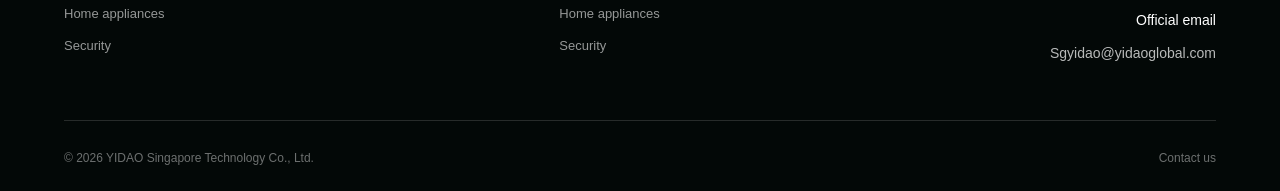
==== commit 102dcf03: "Enlarge homepage product showcase" ====
--- a/index.html
+++ b/index.html
@@ -1,2 +1,2 @@
-<!DOCTYPE html><html lang="en"><head><meta charSet="utf-8"/><meta name="viewport" content="width=device-width, initial-scale=1"/><link rel="preload" as="image" href="/images/logo-blue.png"/><link rel="preload" as="image" href="/images/home/hero-display-1.jpg" fetchPriority="high"/><link rel="preload" as="image" href="/images/home/hero-display-2.jpg"/><link rel="preload" as="image" href="/images/logo.png"/><link rel="preload" as="image" href="/images/footer-store-qr.png"/><link rel="stylesheet" href="/assets/index-rvwMe6us.css" data-rsc-css-href="/assets/index-rvwMe6us.css" data-precedence="vite-rsc/importer-resources"/><link rel="modulepreload" href="/assets/layout-segment-context-Bu9wQ3wx.js" crossorigin=""/><link rel="modulepreload" href="/assets/rolldown-runtime-S-ySWqyJ.js" crossorigin=""/><link rel="modulepreload" href="/assets/index-CJeVPsC8.js" crossorigin=""/><link rel="modulepreload" href="/assets/framework-CXnKph_e.js" crossorigin=""/><link rel="modulepreload" href="/assets/SitePage-lVkcyPTj.js" crossorigin=""/><link rel="modulepreload" href="/assets/query-D8Wk3mvj.js" crossorigin=""/><title>YIDAO | Technology Built for a Smarter World</title><meta name="description" content="YIDAO develops commercial display, IT, security, robotics, drone and renewable energy solutions for global markets."/><meta property="og:title" content="YIDAO | Technology Built for a Smarter World"/><meta property="og:description" content="YIDAO develops commercial display, IT, security, robotics, drone and renewable energy solutions for global markets."/><meta property="og:type" content="website"/><meta property="og:image" content="http://localhost:3000/og.png"/><meta property="og:image:width" content="1200"/><meta property="og:image:height" content="630"/><meta property="og:image:alt" content="YIDAO | Technology Built for a Smarter World"/><meta name="twitter:card" content="summary_large_image"/><meta name="twitter:title" content="YIDAO | Technology Built for a Smarter World"/><meta name="twitter:description" content="YIDAO develops commercial display, IT, security, robotics, drone and renewable energy solutions for global markets."/><meta name="twitter:image" content="http://localhost:3000/og.png"/><link rel="shortcut icon" href="/images/favicon.png"/><link rel="icon" href="/images/favicon.png"/><link rel="apple-touch-icon" href="/images/favicon.png"/><script>self.__VINEXT_RSC_PARAMS__={}</script><script>self.__VINEXT_RSC_NAV__={"pathname":"/","searchParams":[]}</script><link rel="modulepreload" href="/assets/index-CJeVPsC8.js" />
-</head><body><main class="site-shell"><header class="site-header"><a href="/" class="brand" aria-label="YIDAO home"><img src="/images/logo-blue.png" alt="YIDAO"/></a><nav class="desktop-nav" aria-label="Main navigation"><a class="active" href="/">Home</a><a href="/about">About</a><div class="nav-product-item"><a class="product-trigger " href="/products">Products</a><section id="product-menu" class="product-menu" aria-label="Product categories"><div class="product-menu-grid"><div class="product-menu-group"><h2>Smart Display</h2><div><a href="/products/smart-display/advertising">Digital signage</a><a href="/products/smart-display/interactive-display">Interactive display</a><a href="/products/smart-display/meeting-display">Education &amp; meeting</a><a href="/products/smart-display/led-display">LED series</a><a href="/products/smart-display/video-wall">Video walls</a><a href="/products/smart-display/commercial-monitor">Commercial display &amp; monitoring</a><a href="/products">Multimedia devices</a></div></div><div class="product-menu-group"><h2>IT &amp; Computers</h2><div><a href="/products?category=it">All-in-one PCs</a><a href="/products?category=it">Tablet PCs</a><a href="/products?category=it">Laptops</a><a href="/products?category=it">Mini PCs</a><a href="/products?category=it">Design workstations</a></div></div><div class="product-menu-group"><h2>New Energy</h2><div><a href="/products?category=new-energy">Solar panels</a><a href="/products?category=new-energy">Inverters</a><a href="/products?category=new-energy">Energy storage</a><a href="/products?category=new-energy">Solar optimizers</a><a href="/products?category=new-energy">Charging systems</a></div></div><div class="product-menu-group"><h2>Robotics</h2><div><a href="/products?category=robotics">Service</a><a href="/products?category=robotics">Industrial</a><a href="/products?category=robotics">Logistics</a><a href="/products?category=robotics">Special-purpose</a><a href="/products?category=robotics">Humanoid robots</a></div></div><div class="product-menu-group"><h2>Security &amp; Surveillance</h2><div><a href="/products?category=security">Cameras</a><a href="/products?category=security">Routers</a><a href="/products?category=security">Recording equipment</a></div></div><div class="product-menu-group"><h2>Home Appliances</h2><div><a href="/products?category=home-appliances">Air conditioners</a><a href="/products?category=home-appliances">Refrigerators</a><a href="/products?category=home-appliances">Washing machines</a><a href="/products?category=home-appliances">Televisions</a></div></div></div></section></div><a href="/solutions">Solutions</a><a href="/downloads">Downloads</a><a href="/contact">Contact</a></nav><div class="header-actions"><button class="language-button" aria-label="Switch language">中文</button><a class="header-link" href="http://www.witdisplay.com/" target="_blank" rel="noreferrer">Online Store<!-- --> <svg xmlns="http://www.w3.org/2000/svg" width="1em" height="1em" fill="currentColor" viewBox="0 0 256 256"><path d="M204,64V168a12,12,0,0,1-24,0V93L72.49,200.49a12,12,0,0,1-17-17L163,76H88a12,12,0,0,1,0-24H192A12,12,0,0,1,204,64Z"></path></svg></a><a class="header-link services-link" href="/contact">Global Services<!-- --> <svg xmlns="http://www.w3.org/2000/svg" width="1em" height="1em" fill="currentColor" viewBox="0 0 256 256"><path d="M204,64V168a12,12,0,0,1-24,0V93L72.49,200.49a12,12,0,0,1-17-17L163,76H88a12,12,0,0,1,0-24H192A12,12,0,0,1,204,64Z"></path></svg></a><button class="menu-button" aria-expanded="false" aria-label="Toggle navigation"><svg xmlns="http://www.w3.org/2000/svg" width="1em" height="1em" fill="currentColor" viewBox="0 0 256 256"><path d="M224,128a8,8,0,0,1-8,8H40a8,8,0,0,1,0-16H216A8,8,0,0,1,224,128ZM40,72H216a8,8,0,0,0,0-16H40a8,8,0,0,0,0,16ZM216,184H40a8,8,0,0,0,0,16H216a8,8,0,0,0,0-16Z"></path></svg></button></div></header><section class="home-v2 page-main" id="top"><div class="home-v2-hero hero-visual"><img class="home-hero-slide home-hero-slide-one" src="/images/home/hero-display-1.jpg" alt="YIDAO ultra high definition display" fetchPriority="high"/><img class="home-hero-slide home-hero-slide-two" src="/images/home/hero-display-2.jpg" alt="YIDAO full-scenario display solutions"/></div><section class="home-v2-intro reveal"><p>YIDAO intelligent equipment solution provider</p><h1>Based in Singapore. Quality service for customers worldwide.</h1><a class="home-outline-link" href="/about">Learn more<svg xmlns="http://www.w3.org/2000/svg" width="1em" height="1em" fill="currentColor" viewBox="0 0 256 256"><path d="M200,64V168a8,8,0,0,1-16,0V83.31L69.66,197.66a8,8,0,0,1-11.32-11.32L172.69,72H88a8,8,0,0,1,0-16H192A8,8,0,0,1,200,64Z"></path></svg></a></section><figure class="home-v2-factory scale-media"><img src="/images/home/factory.jpg" alt="YIDAO manufacturing facility" loading="lazy"/></figure><section class="home-v2-strengths" aria-label="YIDAO strengths"><article class="home-v2-strength-card reveal"><img src="/images/home/strength-2019.jpg" alt="" loading="lazy"/><div><strong>Since 2019</strong><span>Intelligent equipment solutions</span></div></article><article class="home-v2-strength-card reveal"><img src="/images/home/strength-performance.jpg" alt="" loading="lazy"/><div><strong>High performance</strong><span>YIDAO research and technology</span></div></article><article class="home-v2-strength-card reveal"><img src="/images/home/strength-service.jpg" alt="" loading="lazy"/><div><strong>One-stop service</strong><span>Integrated pre-sales and after-sales service</span></div></article></section><section class="home-v2-products"><div class="home-product-interactive"><div class="home-product-copy reveal"><h2>Product center</h2><p>Display solutions<br/>End-to-end industry services</p><a class="home-product-more" href="/products?category=smart-display">Learn more</a></div><div class="home-product-selected" aria-live="polite"><img src="/images/home/product-smart-display-v2-trim.webp" alt="Smart display" loading="lazy"/></div><div class="home-product-orbit" role="tablist" aria-label="Product categories"><div class="home-orbit-globe" aria-hidden="true"><svg viewBox="0 0 240 240" role="presentation"><circle cx="120" cy="120" r="91"></circle><ellipse cx="120" cy="120" rx="47" ry="91"></ellipse><ellipse cx="120" cy="120" rx="76" ry="91"></ellipse><path d="M34 87c42 18 130 18 172 0M29 120c48 18 134 18 182 0M34 153c42-18 130-18 172 0"></path><path class="home-globe-land" d="M72 55l-12 8-10 2-8 12 5 11 12 5 4 12-7 10 5 15 10 7 4 17 9 8 8-12-3-15 7-9-4-13 4-11-8-12 3-10-8-10zM101 57l15 5 9-7 17 4 11 9 16 2 10 10-6 9-16 2-5 10-12-3-8 9-1 13-11 6-7-9-11 2-5-10-8-5-4-13-12-2-5-11 7-10 3-14zM165 153l14-5 12 8-3 13-12 5-12-9z"></path></svg></div><button type="button" class="active" role="tab" aria-selected="true"><i aria-hidden="true"></i><span>Smart display series</span></button><button type="button" role="tab" aria-selected="false"><i aria-hidden="true"></i><span>IT &amp; computers series</span></button><button type="button" role="tab" aria-selected="false"><i aria-hidden="true"></i><span>Robotics series</span></button><button type="button" role="tab" aria-selected="false"><i aria-hidden="true"></i><span>New energy series</span></button><button type="button" role="tab" aria-selected="false"><i aria-hidden="true"></i><span>Home appliances series</span></button><button type="button" role="tab" aria-selected="false"><i aria-hidden="true"></i><span>Security series</span></button></div></div></section><section class="home-v2-scenes"><div class="home-v2-heading reveal"><p>APPLICATIONS</p><h2>Application scenarios</h2></div><div class="home-scene-accordion"><button type="button" class="home-scene-panel " style="background-image:linear-gradient(180deg, rgba(4,15,30,.12), rgba(4,15,30,.72)), url(/images/products/scenes/business-space.webp?v=2)"><span>01</span><strong>Commercial spaces</strong></button><button type="button" class="home-scene-panel " style="background-image:linear-gradient(180deg, rgba(4,15,30,.12), rgba(4,15,30,.72)), url(/images/products/scenes/smart-office.webp?v=2)"><span>02</span><strong>Smart office</strong></button><button type="button" class="home-scene-panel " style="background-image:linear-gradient(180deg, rgba(4,15,30,.12), rgba(4,15,30,.72)), url(/images/products/scenes/smart-healthcare.webp)"><span>03</span><strong>Smart healthcare</strong></button><button type="button" class="home-scene-panel " style="background-image:linear-gradient(180deg, rgba(4,15,30,.12), rgba(4,15,30,.72)), url(/images/products/scenes/smart-education.webp?v=2)"><span>04</span><strong>Smart education</strong></button><button type="button" class="home-scene-panel " style="background-image:linear-gradient(180deg, rgba(4,15,30,.12), rgba(4,15,30,.72)), url(/images/products/scenes/smart-consumption.webp)"><span>05</span><strong>Smart consumption</strong></button><button type="button" class="home-scene-panel active" style="background-image:linear-gradient(180deg, rgba(4,15,30,.12), rgba(4,15,30,.72)), url(/images/products/scenes/new-energy.webp)"><span>06</span><strong>New energy</strong><em>Integrated solar, storage and charging for a lower-carbon future</em></button></div></section><figure class="home-v2-global scale-media"><img src="/images/home/global-network.jpg" alt="YIDAO global distribution network" loading="lazy"/></figure><div class="contact-consult-banner home-v2-cta"><div class="reveal"><h2>YIDAO SINGAPORE TECHNOLOGY PTE LTD</h2><p>Founded in Singapore. Built for global markets.</p><a href="/contact">Contact now<svg xmlns="http://www.w3.org/2000/svg" width="1em" height="1em" fill="currentColor" viewBox="0 0 256 256"><path d="M204,64V168a12,12,0,0,1-24,0V93L72.49,200.49a12,12,0,0,1-17-17L163,76H88a12,12,0,0,1,0-24H192A12,12,0,0,1,204,64Z"></path></svg></a></div></div></section><footer class="site-footer" id="site-footer"><div class="footer-top"><a href="/" class="footer-brand" aria-label="YIDAO home"><img src="/images/logo.png" alt="YIDAO"/></a><div class="footer-follow"><span>Follow YIDAO:</span><div class="footer-socials" aria-label="YIDAO social platforms"><span title="WeChat"><svg xmlns="http://www.w3.org/2000/svg" width="1em" height="1em" fill="currentColor" viewBox="0 0 256 256"><path d="M232.07,186.76A80,80,0,0,0,169.58,72.59,80,80,0,1,0,23.93,138.76l-7.27,24.71a16,16,0,0,0,19.87,19.87l24.71-7.27a79,79,0,0,0,25.19,7.35,80,80,0,0,0,108.33,40.65l24.71,7.27a16,16,0,0,0,19.87-19.87ZM132,152a12,12,0,1,1,12-12A12,12,0,0,1,132,152Zm-52,0a80.32,80.32,0,0,0,1.3,14.3,63.45,63.45,0,0,1-15.49-5.85,8,8,0,0,0-6-.63L32,168l8.17-27.76a8,8,0,0,0-.63-6A64,64,0,0,1,151.68,72.43,80.12,80.12,0,0,0,80,152Zm108,0a12,12,0,1,1,12-12A12,12,0,0,1,188,152Z"></path></svg></span><span title="TikTok"><svg xmlns="http://www.w3.org/2000/svg" width="1em" height="1em" fill="currentColor" viewBox="0 0 256 256"><path d="M232,80v40a8,8,0,0,1-8,8,103.25,103.25,0,0,1-48-11.71V156a76,76,0,0,1-152,0c0-36.9,26.91-69.52,62.6-75.88A8,8,0,0,1,96,88v42.69a8,8,0,0,1-4.57,7.23A20,20,0,1,0,120,156V24a8,8,0,0,1,8-8h40a8,8,0,0,1,8,8,48.05,48.05,0,0,0,48,48A8,8,0,0,1,232,80Z"></path></svg></span><span title="X"><svg xmlns="http://www.w3.org/2000/svg" width="1em" height="1em" fill="currentColor" viewBox="0 0 256 256"><path d="M218.12,209.56l-61-95.8,59.72-65.69a12,12,0,0,0-17.76-16.14L143.81,92.77,106.12,33.56A12,12,0,0,0,96,28H48A12,12,0,0,0,37.88,46.44l61,95.8L39.12,207.93a12,12,0,1,0,17.76,16.14l55.31-60.84,37.69,59.21A12,12,0,0,0,160,228h48a12,12,0,0,0,10.12-18.44ZM166.59,204,69.86,52H89.41l96.73,152Z"></path></svg></span><span title="YouTube"><svg xmlns="http://www.w3.org/2000/svg" width="1em" height="1em" fill="currentColor" viewBox="0 0 256 256"><path d="M234.33,69.52a24,24,0,0,0-14.49-16.4C185.56,39.88,131,40,128,40s-57.56-.12-91.84,13.12a24,24,0,0,0-14.49,16.4C19.08,79.5,16,97.74,16,128s3.08,48.5,5.67,58.48a24,24,0,0,0,14.49,16.41C69,215.56,120.4,216,127.34,216h1.32c6.94,0,58.37-.44,91.18-13.11a24,24,0,0,0,14.49-16.41c2.59-10,5.67-28.22,5.67-58.48S236.92,79.5,234.33,69.52Zm-73.74,65-40,28A8,8,0,0,1,108,156V100a8,8,0,0,1,12.59-6.55l40,28a8,8,0,0,1,0,13.1Z"></path></svg></span><span class="shopee-mark" title="Shopee"><svg xmlns="http://www.w3.org/2000/svg" width="1em" height="1em" fill="currentColor" viewBox="0 0 256 256"><path d="M216,40H40A16,16,0,0,0,24,56V200a16,16,0,0,0,16,16H216a16,16,0,0,0,16-16V56A16,16,0,0,0,216,40ZM128,160a48.05,48.05,0,0,1-48-48,8,8,0,0,1,16,0,32,32,0,0,0,64,0,8,8,0,0,1,16,0A48.05,48.05,0,0,1,128,160ZM40,72V56H216V72Z"></path></svg><em>Shopee</em></span><span title="Facebook"><svg xmlns="http://www.w3.org/2000/svg" width="1em" height="1em" fill="currentColor" viewBox="0 0 256 256"><path d="M232,128a104.16,104.16,0,0,1-91.55,103.26,4,4,0,0,1-4.45-4V152h24a8,8,0,0,0,8-8.53,8.17,8.17,0,0,0-8.25-7.47H136V112a16,16,0,0,1,16-16h16a8,8,0,0,0,8-8.53A8.17,8.17,0,0,0,167.73,80H152a32,32,0,0,0-32,32v24H96a8,8,0,0,0-8,8.53A8.17,8.17,0,0,0,96.27,152H120v75.28a4,4,0,0,1-4.44,4A104.15,104.15,0,0,1,24.07,124.09c2-54,45.74-97.9,99.78-100A104.12,104.12,0,0,1,232,128Z"></path></svg></span></div></div><details class="footer-friend-links"><summary>Friend links<svg xmlns="http://www.w3.org/2000/svg" width="1em" height="1em" fill="currentColor" viewBox="0 0 256 256"><path d="M213.66,101.66l-80,80a8,8,0,0,1-11.32,0l-80-80A8,8,0,0,1,53.66,90.34L128,164.69l74.34-74.35a8,8,0,0,1,11.32,11.32Z"></path></svg></summary><div><a href="http://www.witdisplay.com/" target="_blank" rel="noreferrer">Official Store</a><a href="/contact">Global Services</a></div></details></div><div class="footer-links"><div><strong>Products</strong><a href="/products">Smart displays</a><a href="/products">IT / <!-- -->Computers</a><a href="/products">New energy</a><a href="/products">Robotics</a><a href="/products">Home appliances</a><a href="/products">Security</a></div><div><strong>Solutions</strong><a href="/solutions">Smart displays</a><a href="/solutions">New energy</a><a href="/solutions">Robotics</a><a href="/solutions">Security</a></div><div><strong>Downloads</strong><a href="/downloads">Smart display software</a><a href="/downloads">IT / <!-- -->Computers</a><a href="/downloads">New energy</a><a href="/downloads">Robotics</a><a href="/downloads">Home appliances</a><a href="/downloads">Security</a></div><div><strong>Contact us</strong><a href="/contact">Contact details</a></div><div class="footer-shop"><a href="http://www.witdisplay.com/" target="_blank" rel="noreferrer">Official Store<!-- --> <svg xmlns="http://www.w3.org/2000/svg" width="1em" height="1em" fill="currentColor" viewBox="0 0 256 256"><path d="M204,64V168a12,12,0,0,1-24,0V93L72.49,200.49a12,12,0,0,1-17-17L163,76H88a12,12,0,0,1,0-24H192A12,12,0,0,1,204,64Z"></path></svg></a><img src="/images/footer-store-qr.png" alt="Official store QR code"/><span>Official email</span><a href="mailto:Sgyidao@yidaoglobal.com">Sgyidao@yidaoglobal.com</a></div></div><div class="footer-bottom"><span>© <!-- -->2026<!-- --> YIDAO Singapore Technology Co., Ltd.</span><a href="/contact">Contact us</a></div></footer></main><script id="_R_">import("/assets/index-CJeVPsC8.js")</script></body></html><script>self.__VINEXT_RSC_CHUNKS__=self.__VINEXT_RSC_CHUNKS__||[];self.__VINEXT_RSC_CHUNKS__.push("2:I[\"8c0f216c4604\",[],\"Children\",1]\n3:I[\"15c18cfaeeff\",[],\"LayoutSegmentProvider\",1]\n4:I[\"8c0f216c4604\",[],\"Slot\",1]\n5:I[\"593f344dc510\",[],\"RedirectBoundary\",1]\n:HL[\"/assets/index-rvwMe6us.css\",\"style\"]\n")</script><script>self.__VINEXT_RSC_CHUNKS__=self.__VINEXT_RSC_CHUNKS__||[];self.__VINEXT_RSC_CHUNKS__.push("0:{\"__route\":\"route:/\",\"__interceptionContext\":null,\"__layoutIds\":[\"layout:/\"],\"__rootLayout\":\"/\",\"page:/\":\"$L1\",\"layout:/\":[[[[\"$\",\"link\",\"css:/assets/index-rvwMe6us.css\",{\"rel\":\"stylesheet\",\"precedence\":\"vite-rsc/importer-resources\",\"href\":\"/assets/index-rvwMe6us.css\",\"data-rsc-css-href\":\"/assets/index-rvwMe6us.css\"}],\"$undefined\"],[\"$\",\"html\",null,{\"lang\":\"en\",\"children\":[\"$\",\"body\",null,{\"children\":[\"$\",\"$L2\",null,{}]}]}]],null],\"route:/\":[[[\"$\",\"meta\",null,{\"charSet\":\"utf-8\"}],[[\"$\",\"title\",\"0\",{\"children\":\"YIDAO | Technology Built for a Smarter World\"}],[\"$\",\"meta\",\"1\",{\"name\":\"description\",\"content\":\"YIDAO develops commercial display, IT, security, robotics, drone and renewable energy solutions for global markets.\"}],[\"$\",\"meta\",\"2\",{\"property\":\"og:title\",\"content\":\"YIDAO | Technology Built for a Smarter World\"}],[\"$\",\"meta\",\"3\",{\"property\":\"og:description\",\"content\":\"YIDAO develops commercial display, IT, security, robotics, drone and renewable energy solutions for global markets.\"}],[\"$\",\"meta\",\"4\",{\"property\":\"og:type\",\"content\":\"website\"}],[\"$\",\"meta\",\"5\",{\"property\":\"og:image\",\"content\":\"http://localhost:3000/og.png\"}],[\"$\",\"meta\",\"6\",{\"property\":\"og:image:width\",\"content\":\"1200\"}],[\"$\",\"meta\",\"7\",{\"property\":\"og:image:height\",\"content\":\"630\"}],[\"$\",\"meta\",\"8\",{\"property\":\"og:image:alt\",\"content\":\"YIDAO | Technology Built for a Smarter World\"}],[\"$\",\"meta\",\"9\",{\"name\":\"twitter:card\",\"content\":\"summary_large_image\"}],[\"$\",\"meta\",\"10\",{\"name\":\"twitter:title\",\"content\":\"YIDAO | Technology Built for a Smarter World\"}],[\"$\",\"meta\",\"11\",{\"name\":\"twitter:description\",\"content\":\"YIDAO develops commercial display, IT, security, robotics, drone and renewable energy solutions for global markets.\"}],[\"$\",\"meta\",\"12\",{\"name\":\"twitter:image\",\"content\":\"http://localhost:3000/og.png\"}],[\"$\",\"link\",\"13\",{\"rel\":\"shortcut icon\",\"href\":\"/images/favicon.png\"}],[\"$\",\"link\",\"14\",{\"rel\":\"icon\",\"href\":\"/images/favicon.png\"}],[\"$\",\"link\",\"15\",{\"rel\":\"apple-touch-icon\",\"href\":\"/images/favicon.png\"}]],[[\"$\",\"meta\",\"0\",{\"name\":\"viewport\",\"content\":\"width=device-width, initial-scale=1\"}]]],[\"$\",\"$L3\",null,{\"segmentMap\":{\"children\":[]},\"children\":[\"$\",\"$L4\",null,{\"id\":\"layout:/\",\"parallelSlots\":\"$undefined\",\"children\":[\"$\",\"$L5\",null,{\"children\":[\"$\",\"$L3\",null,{\"segmentMap\":{\"children\":[]},\"children\":[\"$\",\"$L4\",null,{\"id\":\"page:/\"}]}]}]}]}]],\"__layoutFlags\":{\"layout:/\":\"s\"},\"__artifactCompatibility\":{\"schemaVersion\":1,\"graphVersion\":\"app-route-graph:4uhn5s1wvoptc\",\"deploymentVersion\":\"553762c4-0c5b-459f-818e-d354d36b266e\",\"appElementsSchemaVersion\":1,\"rscPayloadSchemaVersion\":1,\"rootBoundaryId\":\"/\",\"renderEpoch\":null}}\n")</script><script>self.__VINEXT_RSC_CHUNKS__=self.__VINEXT_RSC_CHUNKS__||[];self.__VINEXT_RSC_CHUNKS__.push("6:I[\"a4d926745d1f\",[],\"default\",1]\n1:[\"$\",\"$L6\",null,{\"page\":\"home\"}]\n")</script><script>self.__VINEXT_RSC_DONE__=true</script>+<!DOCTYPE html><html lang="en"><head><meta charSet="utf-8"/><meta name="viewport" content="width=device-width, initial-scale=1"/><link rel="preload" as="image" href="/images/logo-blue.png"/><link rel="preload" as="image" href="/images/home/hero-display-1.jpg" fetchPriority="high"/><link rel="preload" as="image" href="/images/home/hero-display-2.jpg"/><link rel="preload" as="image" href="/images/logo.png"/><link rel="preload" as="image" href="/images/footer-store-qr.png"/><link rel="stylesheet" href="/assets/index-2esRuTtN.css" data-rsc-css-href="/assets/index-2esRuTtN.css" data-precedence="vite-rsc/importer-resources"/><link rel="modulepreload" href="/assets/layout-segment-context-Bu9wQ3wx.js" crossorigin=""/><link rel="modulepreload" href="/assets/rolldown-runtime-S-ySWqyJ.js" crossorigin=""/><link rel="modulepreload" href="/assets/index-CJeVPsC8.js" crossorigin=""/><link rel="modulepreload" href="/assets/framework-CXnKph_e.js" crossorigin=""/><link rel="modulepreload" href="/assets/SitePage-lVkcyPTj.js" crossorigin=""/><link rel="modulepreload" href="/assets/query-D8Wk3mvj.js" crossorigin=""/><title>YIDAO | Technology Built for a Smarter World</title><meta name="description" content="YIDAO develops commercial display, IT, security, robotics, drone and renewable energy solutions for global markets."/><meta property="og:title" content="YIDAO | Technology Built for a Smarter World"/><meta property="og:description" content="YIDAO develops commercial display, IT, security, robotics, drone and renewable energy solutions for global markets."/><meta property="og:type" content="website"/><meta property="og:image" content="http://localhost:3000/og.png"/><meta property="og:image:width" content="1200"/><meta property="og:image:height" content="630"/><meta property="og:image:alt" content="YIDAO | Technology Built for a Smarter World"/><meta name="twitter:card" content="summary_large_image"/><meta name="twitter:title" content="YIDAO | Technology Built for a Smarter World"/><meta name="twitter:description" content="YIDAO develops commercial display, IT, security, robotics, drone and renewable energy solutions for global markets."/><meta name="twitter:image" content="http://localhost:3000/og.png"/><link rel="shortcut icon" href="/images/favicon.png"/><link rel="icon" href="/images/favicon.png"/><link rel="apple-touch-icon" href="/images/favicon.png"/><script>self.__VINEXT_RSC_PARAMS__={}</script><script>self.__VINEXT_RSC_NAV__={"pathname":"/","searchParams":[]}</script><link rel="modulepreload" href="/assets/index-CJeVPsC8.js" />
+</head><body><main class="site-shell"><header class="site-header"><a href="/" class="brand" aria-label="YIDAO home"><img src="/images/logo-blue.png" alt="YIDAO"/></a><nav class="desktop-nav" aria-label="Main navigation"><a class="active" href="/">Home</a><a href="/about">About</a><div class="nav-product-item"><a class="product-trigger " href="/products">Products</a><section id="product-menu" class="product-menu" aria-label="Product categories"><div class="product-menu-grid"><div class="product-menu-group"><h2>Smart Display</h2><div><a href="/products/smart-display/advertising">Digital signage</a><a href="/products/smart-display/interactive-display">Interactive display</a><a href="/products/smart-display/meeting-display">Education &amp; meeting</a><a href="/products/smart-display/led-display">LED series</a><a href="/products/smart-display/video-wall">Video walls</a><a href="/products/smart-display/commercial-monitor">Commercial display &amp; monitoring</a><a href="/products">Multimedia devices</a></div></div><div class="product-menu-group"><h2>IT &amp; Computers</h2><div><a href="/products?category=it">All-in-one PCs</a><a href="/products?category=it">Tablet PCs</a><a href="/products?category=it">Laptops</a><a href="/products?category=it">Mini PCs</a><a href="/products?category=it">Design workstations</a></div></div><div class="product-menu-group"><h2>New Energy</h2><div><a href="/products?category=new-energy">Solar panels</a><a href="/products?category=new-energy">Inverters</a><a href="/products?category=new-energy">Energy storage</a><a href="/products?category=new-energy">Solar optimizers</a><a href="/products?category=new-energy">Charging systems</a></div></div><div class="product-menu-group"><h2>Robotics</h2><div><a href="/products?category=robotics">Service</a><a href="/products?category=robotics">Industrial</a><a href="/products?category=robotics">Logistics</a><a href="/products?category=robotics">Special-purpose</a><a href="/products?category=robotics">Humanoid robots</a></div></div><div class="product-menu-group"><h2>Security &amp; Surveillance</h2><div><a href="/products?category=security">Cameras</a><a href="/products?category=security">Routers</a><a href="/products?category=security">Recording equipment</a></div></div><div class="product-menu-group"><h2>Home Appliances</h2><div><a href="/products?category=home-appliances">Air conditioners</a><a href="/products?category=home-appliances">Refrigerators</a><a href="/products?category=home-appliances">Washing machines</a><a href="/products?category=home-appliances">Televisions</a></div></div></div></section></div><a href="/solutions">Solutions</a><a href="/downloads">Downloads</a><a href="/contact">Contact</a></nav><div class="header-actions"><button class="language-button" aria-label="Switch language">中文</button><a class="header-link" href="http://www.witdisplay.com/" target="_blank" rel="noreferrer">Online Store<!-- --> <svg xmlns="http://www.w3.org/2000/svg" width="1em" height="1em" fill="currentColor" viewBox="0 0 256 256"><path d="M204,64V168a12,12,0,0,1-24,0V93L72.49,200.49a12,12,0,0,1-17-17L163,76H88a12,12,0,0,1,0-24H192A12,12,0,0,1,204,64Z"></path></svg></a><a class="header-link services-link" href="/contact">Global Services<!-- --> <svg xmlns="http://www.w3.org/2000/svg" width="1em" height="1em" fill="currentColor" viewBox="0 0 256 256"><path d="M204,64V168a12,12,0,0,1-24,0V93L72.49,200.49a12,12,0,0,1-17-17L163,76H88a12,12,0,0,1,0-24H192A12,12,0,0,1,204,64Z"></path></svg></a><button class="menu-button" aria-expanded="false" aria-label="Toggle navigation"><svg xmlns="http://www.w3.org/2000/svg" width="1em" height="1em" fill="currentColor" viewBox="0 0 256 256"><path d="M224,128a8,8,0,0,1-8,8H40a8,8,0,0,1,0-16H216A8,8,0,0,1,224,128ZM40,72H216a8,8,0,0,0,0-16H40a8,8,0,0,0,0,16ZM216,184H40a8,8,0,0,0,0,16H216a8,8,0,0,0,0-16Z"></path></svg></button></div></header><section class="home-v2 page-main" id="top"><div class="home-v2-hero hero-visual"><img class="home-hero-slide home-hero-slide-one" src="/images/home/hero-display-1.jpg" alt="YIDAO ultra high definition display" fetchPriority="high"/><img class="home-hero-slide home-hero-slide-two" src="/images/home/hero-display-2.jpg" alt="YIDAO full-scenario display solutions"/></div><section class="home-v2-intro reveal"><p>YIDAO intelligent equipment solution provider</p><h1>Based in Singapore. Quality service for customers worldwide.</h1><a class="home-outline-link" href="/about">Learn more<svg xmlns="http://www.w3.org/2000/svg" width="1em" height="1em" fill="currentColor" viewBox="0 0 256 256"><path d="M200,64V168a8,8,0,0,1-16,0V83.31L69.66,197.66a8,8,0,0,1-11.32-11.32L172.69,72H88a8,8,0,0,1,0-16H192A8,8,0,0,1,200,64Z"></path></svg></a></section><figure class="home-v2-factory scale-media"><img src="/images/home/factory.jpg" alt="YIDAO manufacturing facility" loading="lazy"/></figure><section class="home-v2-strengths" aria-label="YIDAO strengths"><article class="home-v2-strength-card reveal"><img src="/images/home/strength-2019.jpg" alt="" loading="lazy"/><div><strong>Since 2019</strong><span>Intelligent equipment solutions</span></div></article><article class="home-v2-strength-card reveal"><img src="/images/home/strength-performance.jpg" alt="" loading="lazy"/><div><strong>High performance</strong><span>YIDAO research and technology</span></div></article><article class="home-v2-strength-card reveal"><img src="/images/home/strength-service.jpg" alt="" loading="lazy"/><div><strong>One-stop service</strong><span>Integrated pre-sales and after-sales service</span></div></article></section><section class="home-v2-products"><div class="home-product-interactive"><div class="home-product-copy reveal"><h2>Product center</h2><p>Display solutions<br/>End-to-end industry services</p><a class="home-product-more" href="/products?category=smart-display">Learn more</a></div><div class="home-product-selected" aria-live="polite"><img src="/images/home/product-smart-display-v2-trim.webp" alt="Smart display" loading="lazy"/></div><div class="home-product-orbit" role="tablist" aria-label="Product categories"><div class="home-orbit-globe" aria-hidden="true"><svg viewBox="0 0 240 240" role="presentation"><circle cx="120" cy="120" r="91"></circle><ellipse cx="120" cy="120" rx="47" ry="91"></ellipse><ellipse cx="120" cy="120" rx="76" ry="91"></ellipse><path d="M34 87c42 18 130 18 172 0M29 120c48 18 134 18 182 0M34 153c42-18 130-18 172 0"></path><path class="home-globe-land" d="M72 55l-12 8-10 2-8 12 5 11 12 5 4 12-7 10 5 15 10 7 4 17 9 8 8-12-3-15 7-9-4-13 4-11-8-12 3-10-8-10zM101 57l15 5 9-7 17 4 11 9 16 2 10 10-6 9-16 2-5 10-12-3-8 9-1 13-11 6-7-9-11 2-5-10-8-5-4-13-12-2-5-11 7-10 3-14zM165 153l14-5 12 8-3 13-12 5-12-9z"></path></svg></div><button type="button" class="active" role="tab" aria-selected="true"><i aria-hidden="true"></i><span>Smart display series</span></button><button type="button" role="tab" aria-selected="false"><i aria-hidden="true"></i><span>IT &amp; computers series</span></button><button type="button" role="tab" aria-selected="false"><i aria-hidden="true"></i><span>Robotics series</span></button><button type="button" role="tab" aria-selected="false"><i aria-hidden="true"></i><span>New energy series</span></button><button type="button" role="tab" aria-selected="false"><i aria-hidden="true"></i><span>Home appliances series</span></button><button type="button" role="tab" aria-selected="false"><i aria-hidden="true"></i><span>Security series</span></button></div></div></section><section class="home-v2-scenes"><div class="home-v2-heading reveal"><p>APPLICATIONS</p><h2>Application scenarios</h2></div><div class="home-scene-accordion"><button type="button" class="home-scene-panel " style="background-image:linear-gradient(180deg, rgba(4,15,30,.12), rgba(4,15,30,.72)), url(/images/products/scenes/business-space.webp?v=2)"><span>01</span><strong>Commercial spaces</strong></button><button type="button" class="home-scene-panel " style="background-image:linear-gradient(180deg, rgba(4,15,30,.12), rgba(4,15,30,.72)), url(/images/products/scenes/smart-office.webp?v=2)"><span>02</span><strong>Smart office</strong></button><button type="button" class="home-scene-panel " style="background-image:linear-gradient(180deg, rgba(4,15,30,.12), rgba(4,15,30,.72)), url(/images/products/scenes/smart-healthcare.webp)"><span>03</span><strong>Smart healthcare</strong></button><button type="button" class="home-scene-panel " style="background-image:linear-gradient(180deg, rgba(4,15,30,.12), rgba(4,15,30,.72)), url(/images/products/scenes/smart-education.webp?v=2)"><span>04</span><strong>Smart education</strong></button><button type="button" class="home-scene-panel " style="background-image:linear-gradient(180deg, rgba(4,15,30,.12), rgba(4,15,30,.72)), url(/images/products/scenes/smart-consumption.webp)"><span>05</span><strong>Smart consumption</strong></button><button type="button" class="home-scene-panel active" style="background-image:linear-gradient(180deg, rgba(4,15,30,.12), rgba(4,15,30,.72)), url(/images/products/scenes/new-energy.webp)"><span>06</span><strong>New energy</strong><em>Integrated solar, storage and charging for a lower-carbon future</em></button></div></section><figure class="home-v2-global scale-media"><img src="/images/home/global-network.jpg" alt="YIDAO global distribution network" loading="lazy"/></figure><div class="contact-consult-banner home-v2-cta"><div class="reveal"><h2>YIDAO SINGAPORE TECHNOLOGY PTE LTD</h2><p>Founded in Singapore. Built for global markets.</p><a href="/contact">Contact now<svg xmlns="http://www.w3.org/2000/svg" width="1em" height="1em" fill="currentColor" viewBox="0 0 256 256"><path d="M204,64V168a12,12,0,0,1-24,0V93L72.49,200.49a12,12,0,0,1-17-17L163,76H88a12,12,0,0,1,0-24H192A12,12,0,0,1,204,64Z"></path></svg></a></div></div></section><footer class="site-footer" id="site-footer"><div class="footer-top"><a href="/" class="footer-brand" aria-label="YIDAO home"><img src="/images/logo.png" alt="YIDAO"/></a><div class="footer-follow"><span>Follow YIDAO:</span><div class="footer-socials" aria-label="YIDAO social platforms"><span title="WeChat"><svg xmlns="http://www.w3.org/2000/svg" width="1em" height="1em" fill="currentColor" viewBox="0 0 256 256"><path d="M232.07,186.76A80,80,0,0,0,169.58,72.59,80,80,0,1,0,23.93,138.76l-7.27,24.71a16,16,0,0,0,19.87,19.87l24.71-7.27a79,79,0,0,0,25.19,7.35,80,80,0,0,0,108.33,40.65l24.71,7.27a16,16,0,0,0,19.87-19.87ZM132,152a12,12,0,1,1,12-12A12,12,0,0,1,132,152Zm-52,0a80.32,80.32,0,0,0,1.3,14.3,63.45,63.45,0,0,1-15.49-5.85,8,8,0,0,0-6-.63L32,168l8.17-27.76a8,8,0,0,0-.63-6A64,64,0,0,1,151.68,72.43,80.12,80.12,0,0,0,80,152Zm108,0a12,12,0,1,1,12-12A12,12,0,0,1,188,152Z"></path></svg></span><span title="TikTok"><svg xmlns="http://www.w3.org/2000/svg" width="1em" height="1em" fill="currentColor" viewBox="0 0 256 256"><path d="M232,80v40a8,8,0,0,1-8,8,103.25,103.25,0,0,1-48-11.71V156a76,76,0,0,1-152,0c0-36.9,26.91-69.52,62.6-75.88A8,8,0,0,1,96,88v42.69a8,8,0,0,1-4.57,7.23A20,20,0,1,0,120,156V24a8,8,0,0,1,8-8h40a8,8,0,0,1,8,8,48.05,48.05,0,0,0,48,48A8,8,0,0,1,232,80Z"></path></svg></span><span title="X"><svg xmlns="http://www.w3.org/2000/svg" width="1em" height="1em" fill="currentColor" viewBox="0 0 256 256"><path d="M218.12,209.56l-61-95.8,59.72-65.69a12,12,0,0,0-17.76-16.14L143.81,92.77,106.12,33.56A12,12,0,0,0,96,28H48A12,12,0,0,0,37.88,46.44l61,95.8L39.12,207.93a12,12,0,1,0,17.76,16.14l55.31-60.84,37.69,59.21A12,12,0,0,0,160,228h48a12,12,0,0,0,10.12-18.44ZM166.59,204,69.86,52H89.41l96.73,152Z"></path></svg></span><span title="YouTube"><svg xmlns="http://www.w3.org/2000/svg" width="1em" height="1em" fill="currentColor" viewBox="0 0 256 256"><path d="M234.33,69.52a24,24,0,0,0-14.49-16.4C185.56,39.88,131,40,128,40s-57.56-.12-91.84,13.12a24,24,0,0,0-14.49,16.4C19.08,79.5,16,97.74,16,128s3.08,48.5,5.67,58.48a24,24,0,0,0,14.49,16.41C69,215.56,120.4,216,127.34,216h1.32c6.94,0,58.37-.44,91.18-13.11a24,24,0,0,0,14.49-16.41c2.59-10,5.67-28.22,5.67-58.48S236.92,79.5,234.33,69.52Zm-73.74,65-40,28A8,8,0,0,1,108,156V100a8,8,0,0,1,12.59-6.55l40,28a8,8,0,0,1,0,13.1Z"></path></svg></span><span class="shopee-mark" title="Shopee"><svg xmlns="http://www.w3.org/2000/svg" width="1em" height="1em" fill="currentColor" viewBox="0 0 256 256"><path d="M216,40H40A16,16,0,0,0,24,56V200a16,16,0,0,0,16,16H216a16,16,0,0,0,16-16V56A16,16,0,0,0,216,40ZM128,160a48.05,48.05,0,0,1-48-48,8,8,0,0,1,16,0,32,32,0,0,0,64,0,8,8,0,0,1,16,0A48.05,48.05,0,0,1,128,160ZM40,72V56H216V72Z"></path></svg><em>Shopee</em></span><span title="Facebook"><svg xmlns="http://www.w3.org/2000/svg" width="1em" height="1em" fill="currentColor" viewBox="0 0 256 256"><path d="M232,128a104.16,104.16,0,0,1-91.55,103.26,4,4,0,0,1-4.45-4V152h24a8,8,0,0,0,8-8.53,8.17,8.17,0,0,0-8.25-7.47H136V112a16,16,0,0,1,16-16h16a8,8,0,0,0,8-8.53A8.17,8.17,0,0,0,167.73,80H152a32,32,0,0,0-32,32v24H96a8,8,0,0,0-8,8.53A8.17,8.17,0,0,0,96.27,152H120v75.28a4,4,0,0,1-4.44,4A104.15,104.15,0,0,1,24.07,124.09c2-54,45.74-97.9,99.78-100A104.12,104.12,0,0,1,232,128Z"></path></svg></span></div></div><details class="footer-friend-links"><summary>Friend links<svg xmlns="http://www.w3.org/2000/svg" width="1em" height="1em" fill="currentColor" viewBox="0 0 256 256"><path d="M213.66,101.66l-80,80a8,8,0,0,1-11.32,0l-80-80A8,8,0,0,1,53.66,90.34L128,164.69l74.34-74.35a8,8,0,0,1,11.32,11.32Z"></path></svg></summary><div><a href="http://www.witdisplay.com/" target="_blank" rel="noreferrer">Official Store</a><a href="/contact">Global Services</a></div></details></div><div class="footer-links"><div><strong>Products</strong><a href="/products">Smart displays</a><a href="/products">IT / <!-- -->Computers</a><a href="/products">New energy</a><a href="/products">Robotics</a><a href="/products">Home appliances</a><a href="/products">Security</a></div><div><strong>Solutions</strong><a href="/solutions">Smart displays</a><a href="/solutions">New energy</a><a href="/solutions">Robotics</a><a href="/solutions">Security</a></div><div><strong>Downloads</strong><a href="/downloads">Smart display software</a><a href="/downloads">IT / <!-- -->Computers</a><a href="/downloads">New energy</a><a href="/downloads">Robotics</a><a href="/downloads">Home appliances</a><a href="/downloads">Security</a></div><div><strong>Contact us</strong><a href="/contact">Contact details</a></div><div class="footer-shop"><a href="http://www.witdisplay.com/" target="_blank" rel="noreferrer">Official Store<!-- --> <svg xmlns="http://www.w3.org/2000/svg" width="1em" height="1em" fill="currentColor" viewBox="0 0 256 256"><path d="M204,64V168a12,12,0,0,1-24,0V93L72.49,200.49a12,12,0,0,1-17-17L163,76H88a12,12,0,0,1,0-24H192A12,12,0,0,1,204,64Z"></path></svg></a><img src="/images/footer-store-qr.png" alt="Official store QR code"/><span>Official email</span><a href="mailto:Sgyidao@yidaoglobal.com">Sgyidao@yidaoglobal.com</a></div></div><div class="footer-bottom"><span>© <!-- -->2026<!-- --> YIDAO Singapore Technology Co., Ltd.</span><a href="/contact">Contact us</a></div></footer></main><script id="_R_">import("/assets/index-CJeVPsC8.js")</script></body></html><script>self.__VINEXT_RSC_CHUNKS__=self.__VINEXT_RSC_CHUNKS__||[];self.__VINEXT_RSC_CHUNKS__.push("2:I[\"8c0f216c4604\",[],\"Children\",1]\n3:I[\"15c18cfaeeff\",[],\"LayoutSegmentProvider\",1]\n4:I[\"8c0f216c4604\",[],\"Slot\",1]\n5:I[\"593f344dc510\",[],\"RedirectBoundary\",1]\n:HL[\"/assets/index-2esRuTtN.css\",\"style\"]\n")</script><script>self.__VINEXT_RSC_CHUNKS__=self.__VINEXT_RSC_CHUNKS__||[];self.__VINEXT_RSC_CHUNKS__.push("0:{\"__route\":\"route:/\",\"__interceptionContext\":null,\"__layoutIds\":[\"layout:/\"],\"__rootLayout\":\"/\",\"page:/\":\"$L1\",\"layout:/\":[[[[\"$\",\"link\",\"css:/assets/index-2esRuTtN.css\",{\"rel\":\"stylesheet\",\"precedence\":\"vite-rsc/importer-resources\",\"href\":\"/assets/index-2esRuTtN.css\",\"data-rsc-css-href\":\"/assets/index-2esRuTtN.css\"}],\"$undefined\"],[\"$\",\"html\",null,{\"lang\":\"en\",\"children\":[\"$\",\"body\",null,{\"children\":[\"$\",\"$L2\",null,{}]}]}]],null],\"route:/\":[[[\"$\",\"meta\",null,{\"charSet\":\"utf-8\"}],[[\"$\",\"title\",\"0\",{\"children\":\"YIDAO | Technology Built for a Smarter World\"}],[\"$\",\"meta\",\"1\",{\"name\":\"description\",\"content\":\"YIDAO develops commercial display, IT, security, robotics, drone and renewable energy solutions for global markets.\"}],[\"$\",\"meta\",\"2\",{\"property\":\"og:title\",\"content\":\"YIDAO | Technology Built for a Smarter World\"}],[\"$\",\"meta\",\"3\",{\"property\":\"og:description\",\"content\":\"YIDAO develops commercial display, IT, security, robotics, drone and renewable energy solutions for global markets.\"}],[\"$\",\"meta\",\"4\",{\"property\":\"og:type\",\"content\":\"website\"}],[\"$\",\"meta\",\"5\",{\"property\":\"og:image\",\"content\":\"http://localhost:3000/og.png\"}],[\"$\",\"meta\",\"6\",{\"property\":\"og:image:width\",\"content\":\"1200\"}],[\"$\",\"meta\",\"7\",{\"property\":\"og:image:height\",\"content\":\"630\"}],[\"$\",\"meta\",\"8\",{\"property\":\"og:image:alt\",\"content\":\"YIDAO | Technology Built for a Smarter World\"}],[\"$\",\"meta\",\"9\",{\"name\":\"twitter:card\",\"content\":\"summary_large_image\"}],[\"$\",\"meta\",\"10\",{\"name\":\"twitter:title\",\"content\":\"YIDAO | Technology Built for a Smarter World\"}],[\"$\",\"meta\",\"11\",{\"name\":\"twitter:description\",\"content\":\"YIDAO develops commercial display, IT, security, robotics, drone and renewable energy solutions for global markets.\"}],[\"$\",\"meta\",\"12\",{\"name\":\"twitter:image\",\"content\":\"http://localhost:3000/og.png\"}],[\"$\",\"link\",\"13\",{\"rel\":\"shortcut icon\",\"href\":\"/images/favicon.png\"}],[\"$\",\"link\",\"14\",{\"rel\":\"icon\",\"href\":\"/images/favicon.png\"}],[\"$\",\"link\",\"15\",{\"rel\":\"apple-touch-icon\",\"href\":\"/images/favicon.png\"}]],[[\"$\",\"meta\",\"0\",{\"name\":\"viewport\",\"content\":\"width=device-width, initial-scale=1\"}]]],[\"$\",\"$L3\",null,{\"segmentMap\":{\"children\":[]},\"children\":[\"$\",\"$L4\",null,{\"id\":\"layout:/\",\"parallelSlots\":\"$undefined\",\"children\":[\"$\",\"$L5\",null,{\"children\":[\"$\",\"$L3\",null,{\"segmentMap\":{\"children\":[]},\"children\":[\"$\",\"$L4\",null,{\"id\":\"page:/\"}]}]}]}]}]],\"__layoutFlags\":{\"layout:/\":\"s\"},\"__artifactCompatibility\":{\"schemaVersion\":1,\"graphVersion\":\"app-route-graph:4uhn5s1wvoptc\",\"deploymentVersion\":\"4fa886f8-90b2-4e48-8396-5b7d7ff24d13\",\"appElementsSchemaVersion\":1,\"rscPayloadSchemaVersion\":1,\"rootBoundaryId\":\"/\",\"renderEpoch\":null}}\n")</script><script>self.__VINEXT_RSC_CHUNKS__=self.__VINEXT_RSC_CHUNKS__||[];self.__VINEXT_RSC_CHUNKS__.push("6:I[\"a4d926745d1f\",[],\"default\",1]\n1:[\"$\",\"$L6\",null,{\"page\":\"home\"}]\n")</script><script>self.__VINEXT_RSC_DONE__=true</script>
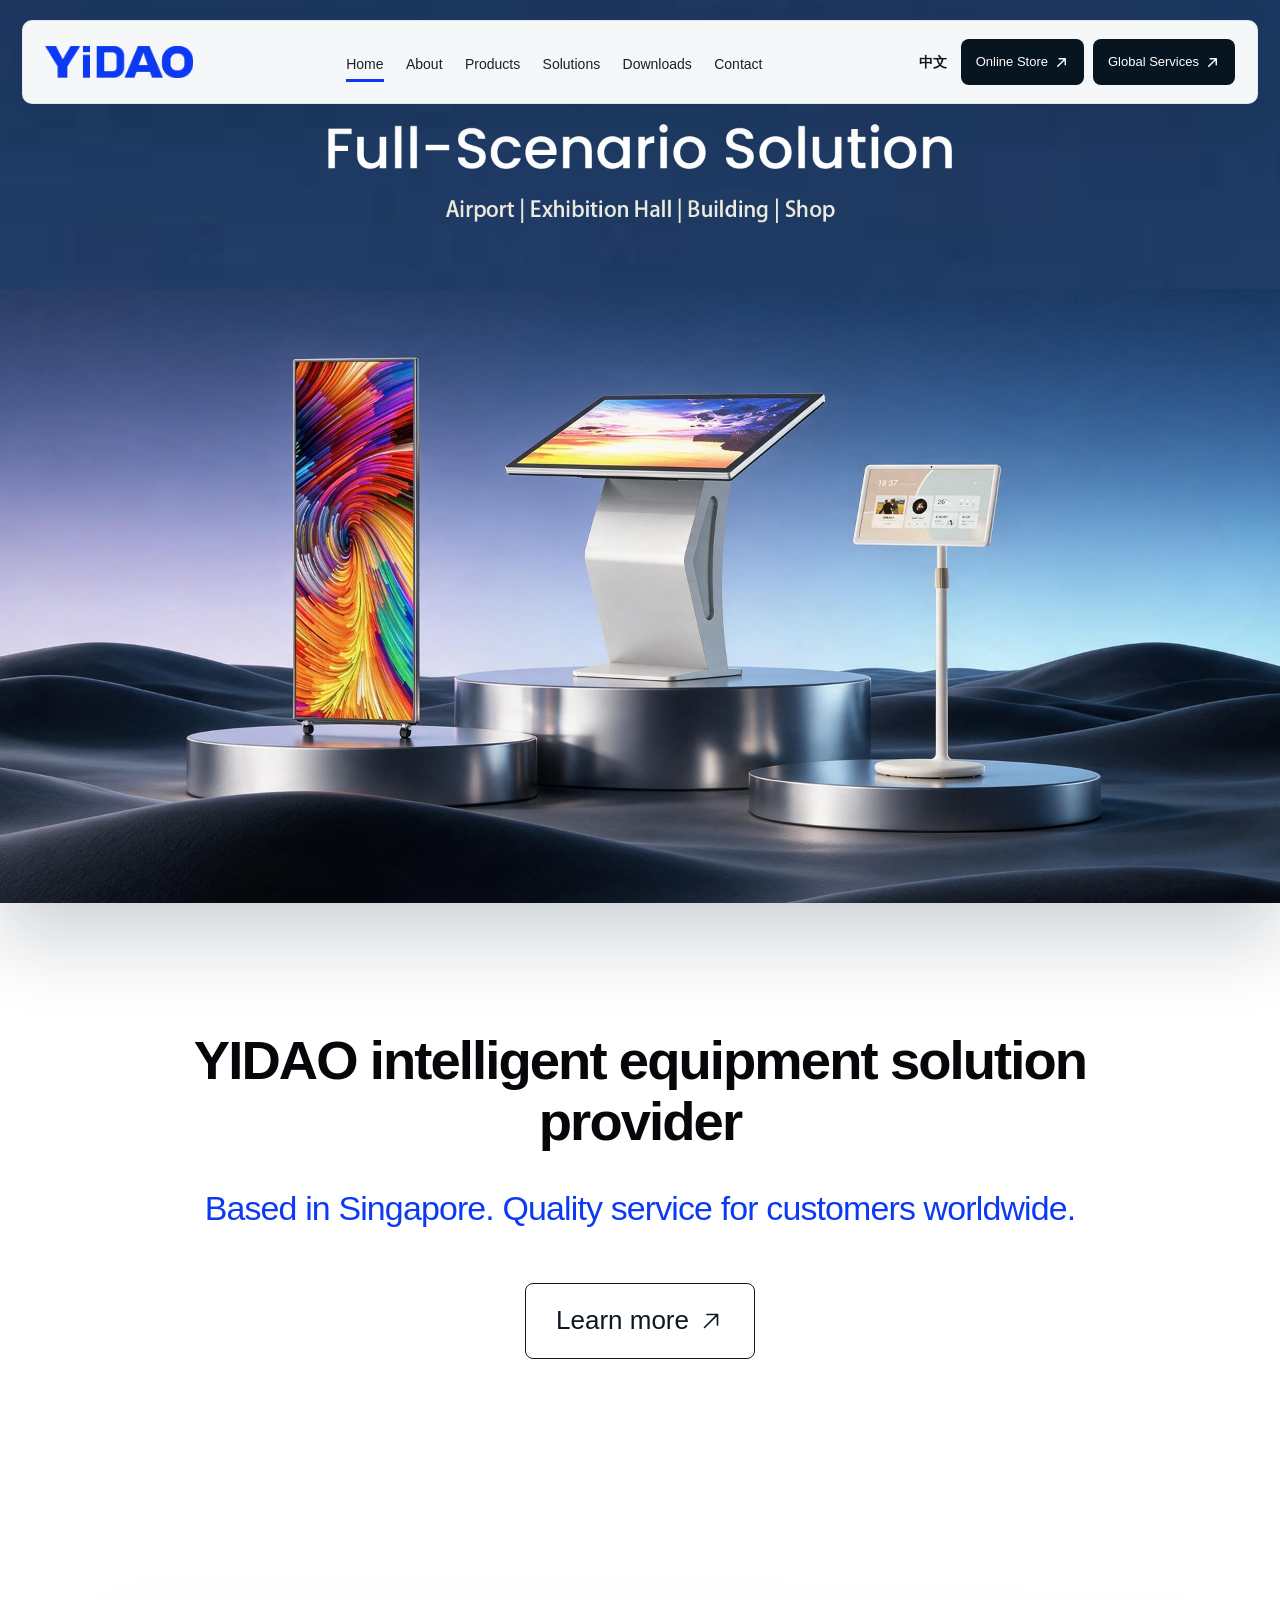
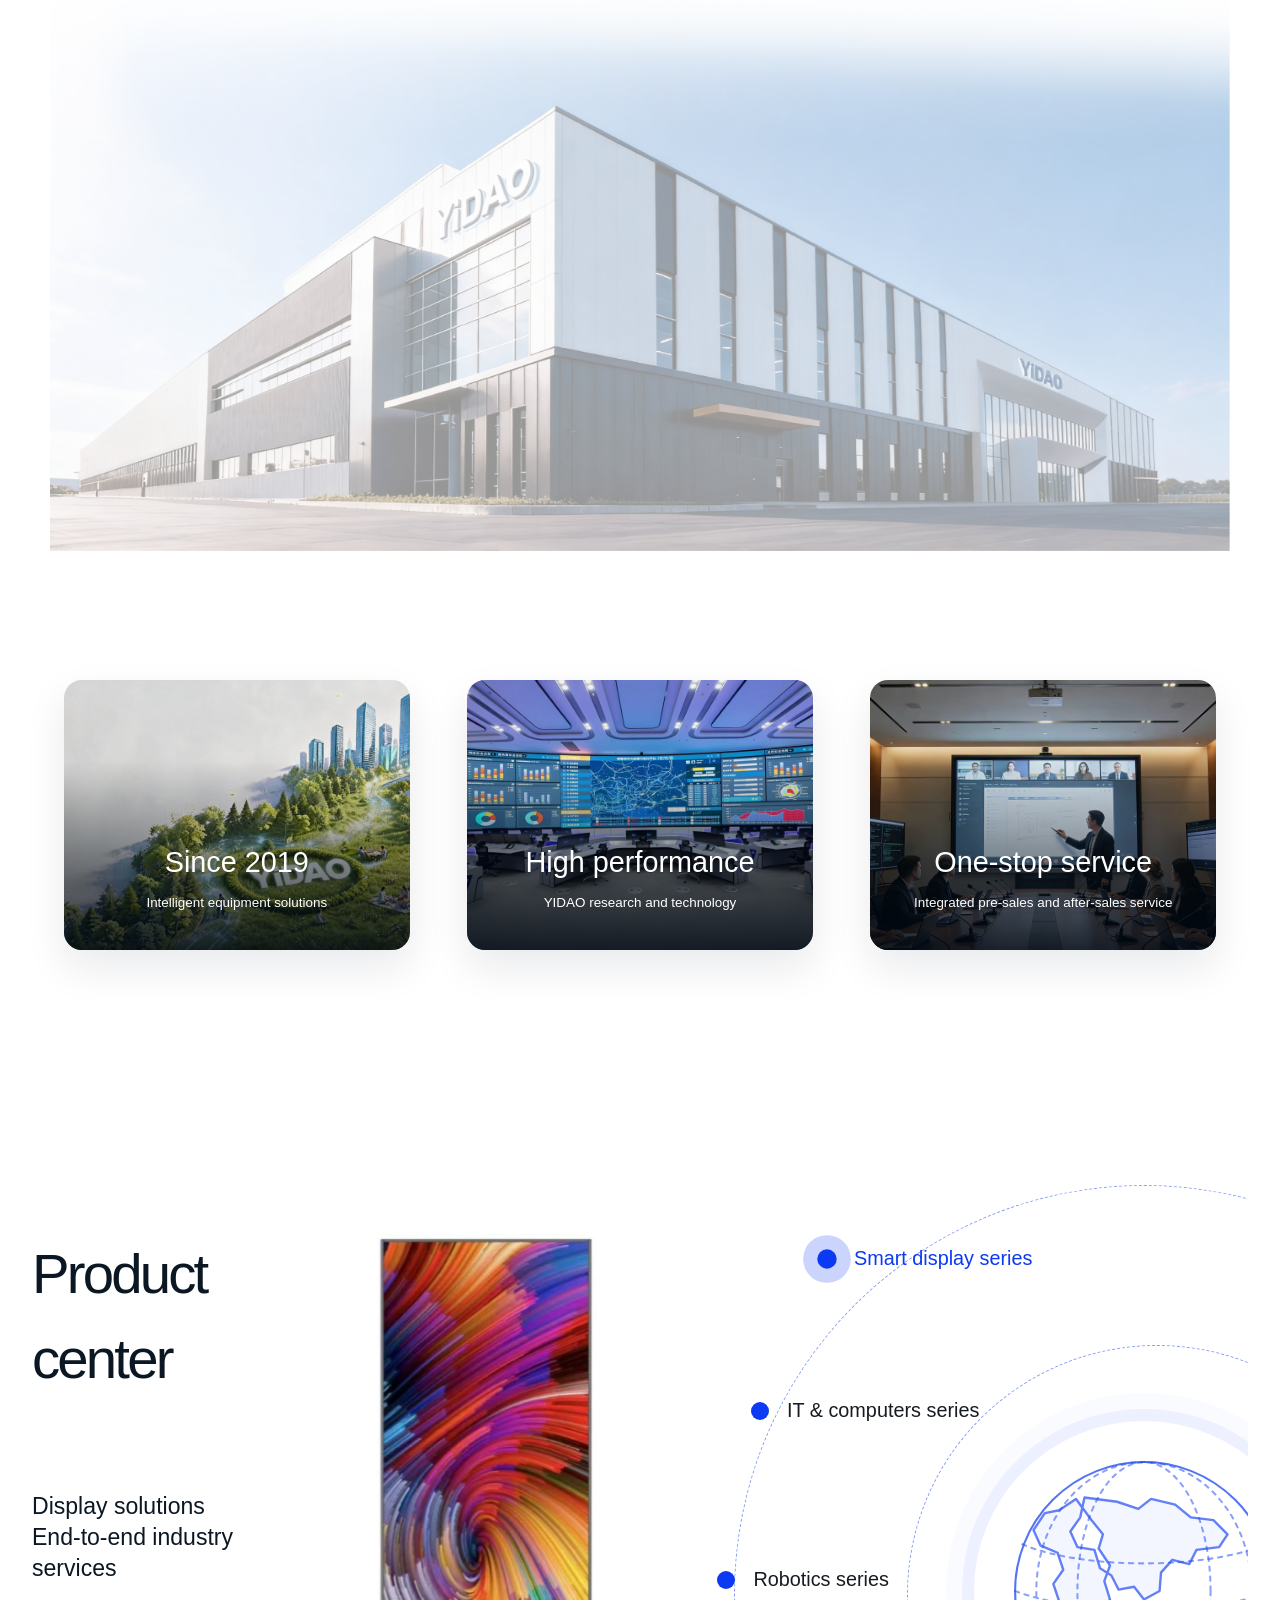
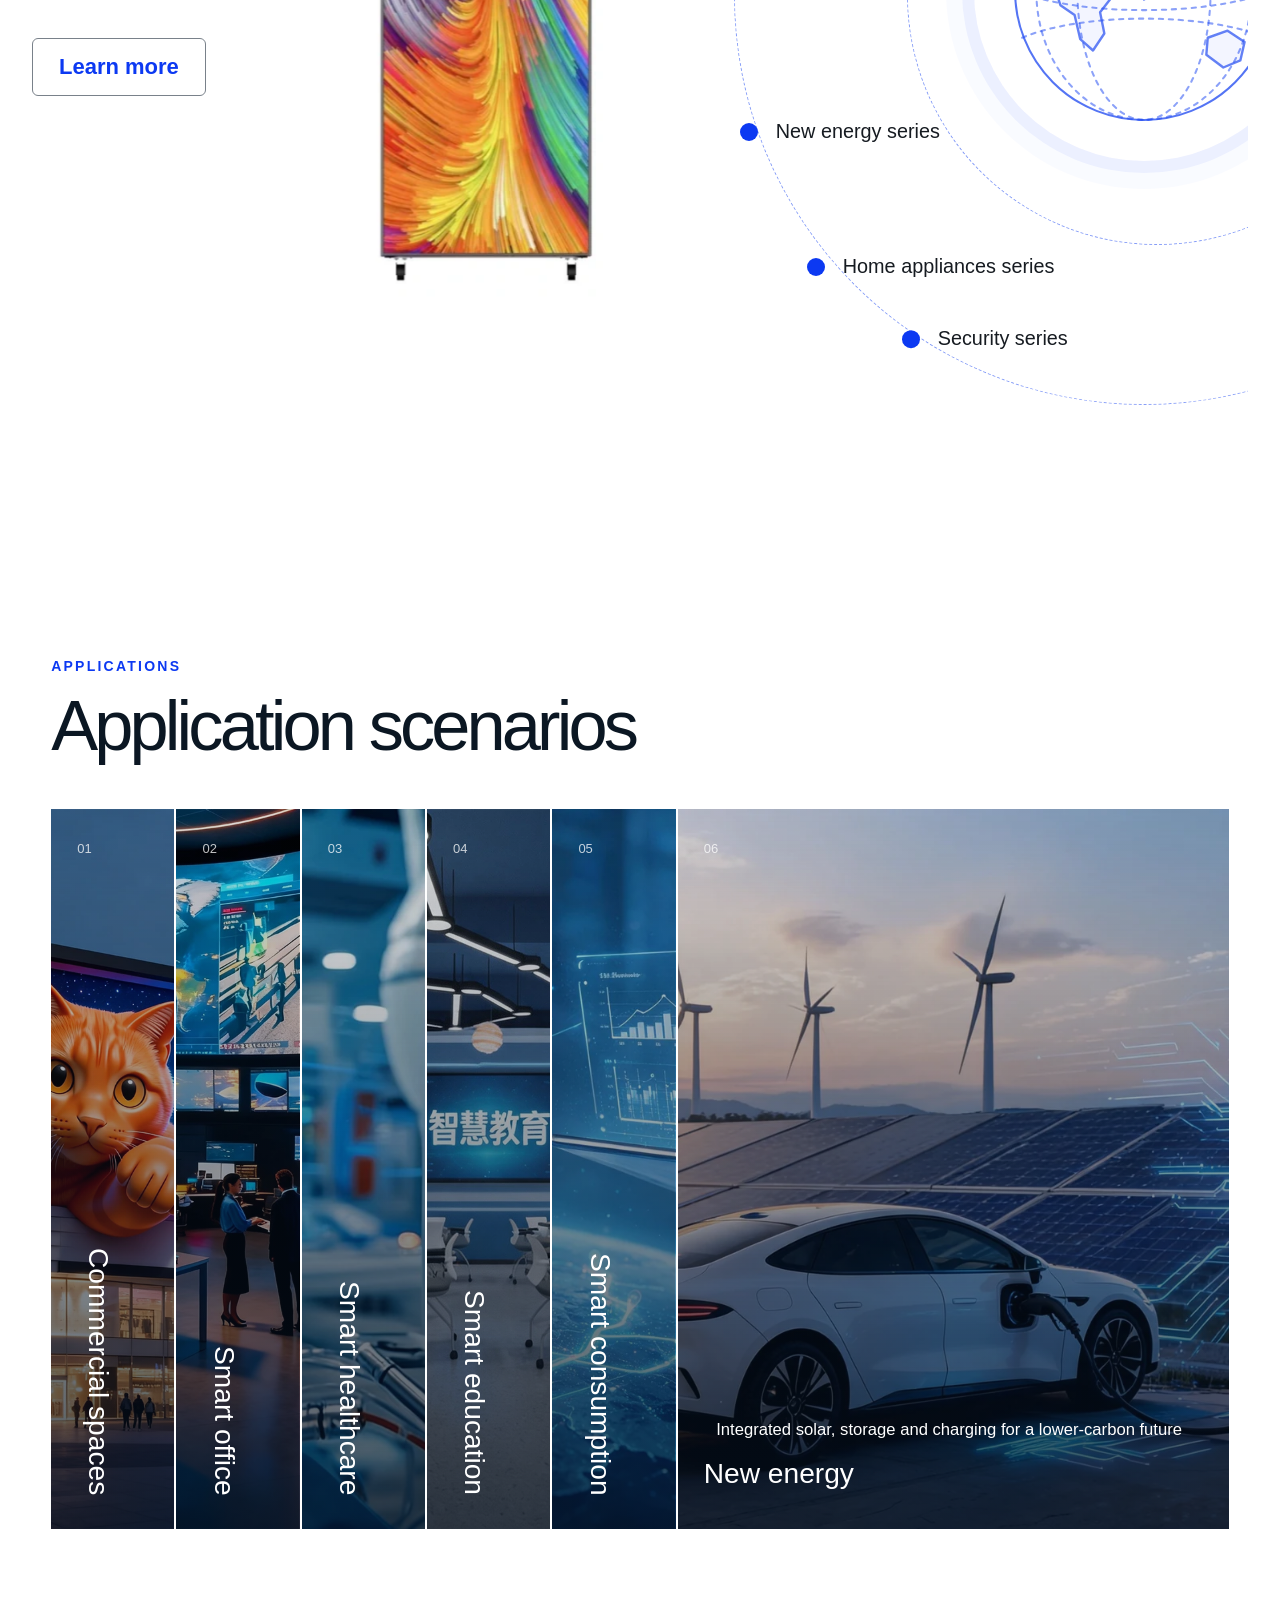
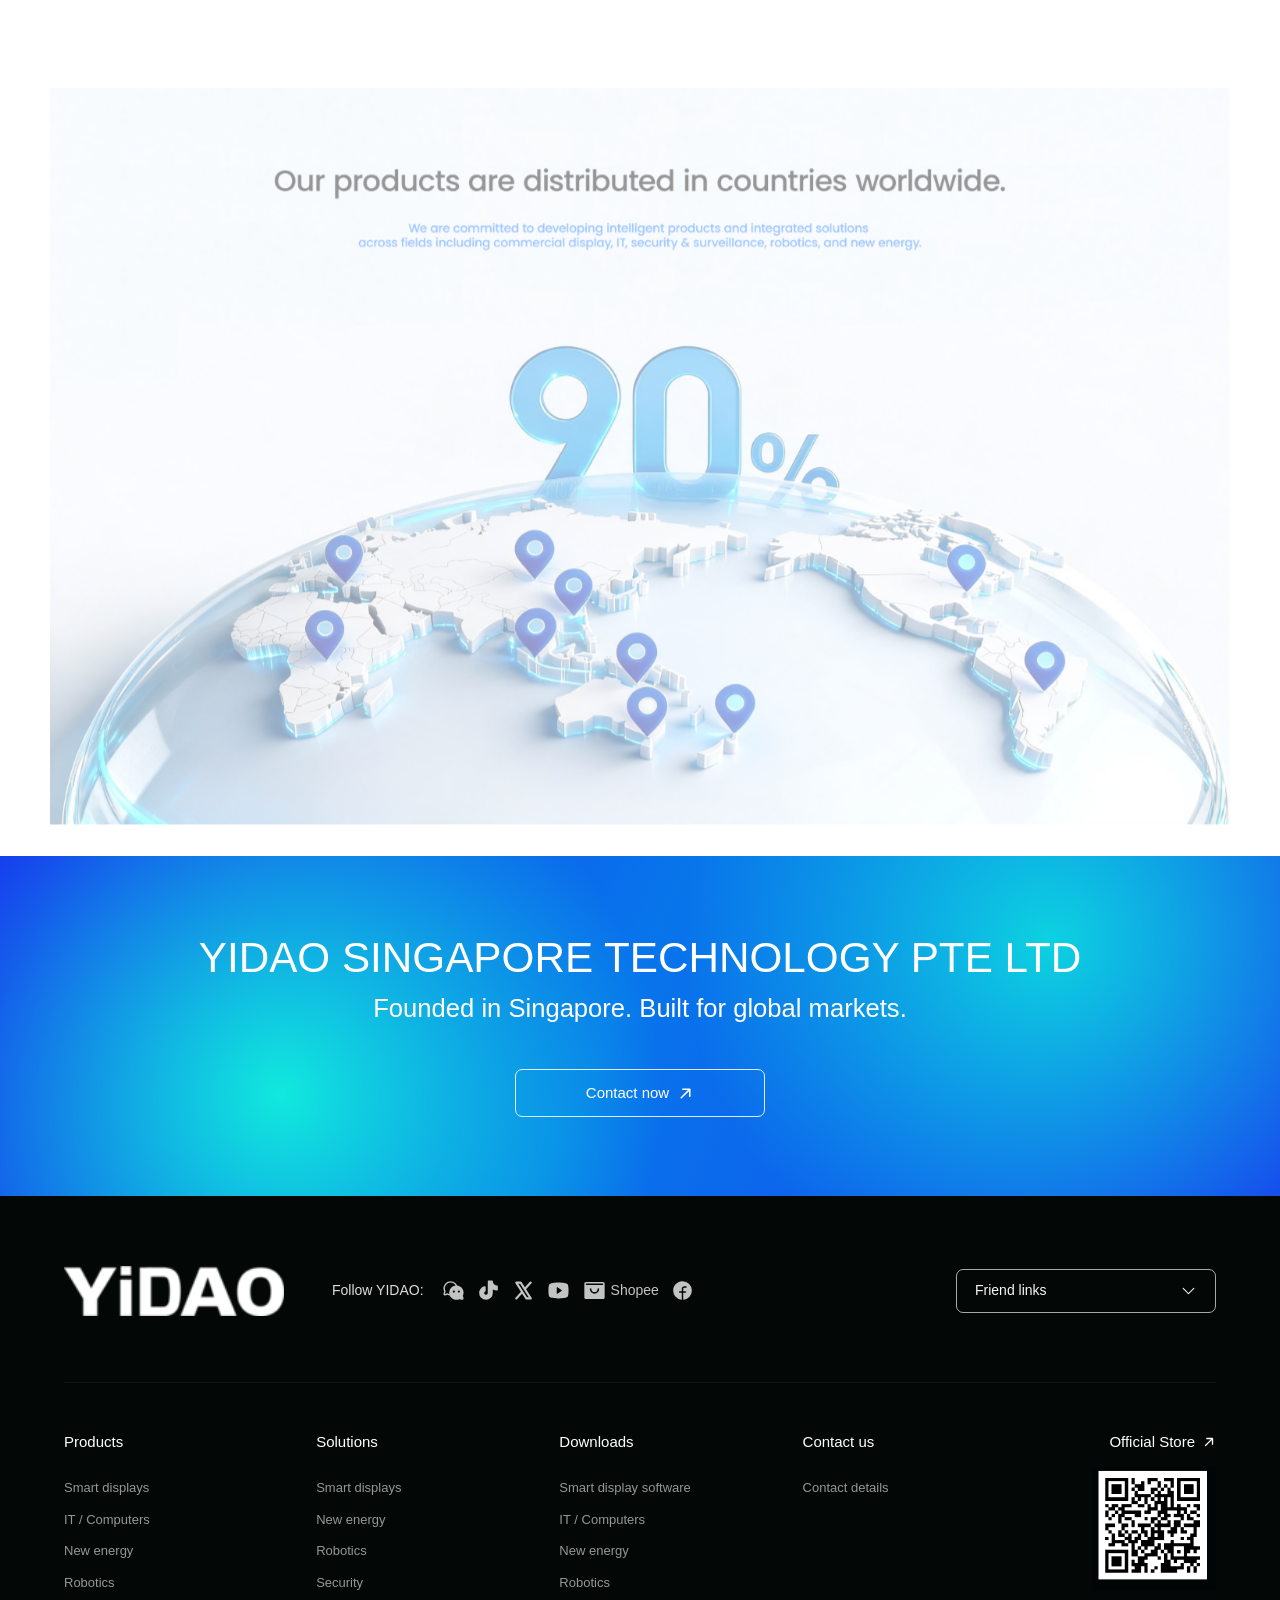
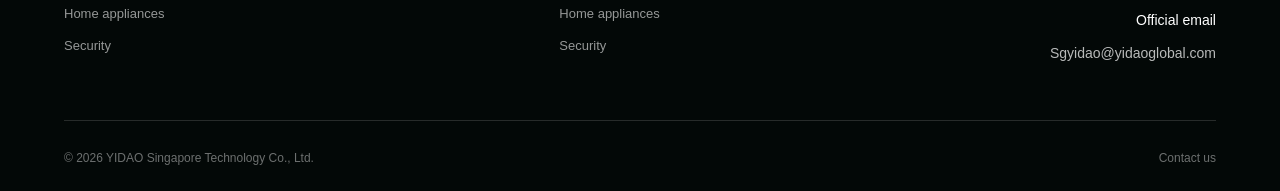
==== commit e98ccbc2: "Update product catalog and advertising pages" ====
--- a/index.html
+++ b/index.html
@@ -1,2 +1,2 @@
-<!DOCTYPE html><html lang="en"><head><meta charSet="utf-8"/><meta name="viewport" content="width=device-width, initial-scale=1"/><link rel="preload" as="image" href="/images/logo-blue.png"/><link rel="preload" as="image" href="/images/home/hero-display-1.jpg" fetchPriority="high"/><link rel="preload" as="image" href="/images/home/hero-display-2.jpg"/><link rel="preload" as="image" href="/images/logo.png"/><link rel="preload" as="image" href="/images/footer-store-qr.png"/><link rel="stylesheet" href="/assets/index-2esRuTtN.css" data-rsc-css-href="/assets/index-2esRuTtN.css" data-precedence="vite-rsc/importer-resources"/><link rel="modulepreload" href="/assets/layout-segment-context-Bu9wQ3wx.js" crossorigin=""/><link rel="modulepreload" href="/assets/rolldown-runtime-S-ySWqyJ.js" crossorigin=""/><link rel="modulepreload" href="/assets/index-CJeVPsC8.js" crossorigin=""/><link rel="modulepreload" href="/assets/framework-CXnKph_e.js" crossorigin=""/><link rel="modulepreload" href="/assets/SitePage-lVkcyPTj.js" crossorigin=""/><link rel="modulepreload" href="/assets/query-D8Wk3mvj.js" crossorigin=""/><title>YIDAO | Technology Built for a Smarter World</title><meta name="description" content="YIDAO develops commercial display, IT, security, robotics, drone and renewable energy solutions for global markets."/><meta property="og:title" content="YIDAO | Technology Built for a Smarter World"/><meta property="og:description" content="YIDAO develops commercial display, IT, security, robotics, drone and renewable energy solutions for global markets."/><meta property="og:type" content="website"/><meta property="og:image" content="http://localhost:3000/og.png"/><meta property="og:image:width" content="1200"/><meta property="og:image:height" content="630"/><meta property="og:image:alt" content="YIDAO | Technology Built for a Smarter World"/><meta name="twitter:card" content="summary_large_image"/><meta name="twitter:title" content="YIDAO | Technology Built for a Smarter World"/><meta name="twitter:description" content="YIDAO develops commercial display, IT, security, robotics, drone and renewable energy solutions for global markets."/><meta name="twitter:image" content="http://localhost:3000/og.png"/><link rel="shortcut icon" href="/images/favicon.png"/><link rel="icon" href="/images/favicon.png"/><link rel="apple-touch-icon" href="/images/favicon.png"/><script>self.__VINEXT_RSC_PARAMS__={}</script><script>self.__VINEXT_RSC_NAV__={"pathname":"/","searchParams":[]}</script><link rel="modulepreload" href="/assets/index-CJeVPsC8.js" />
-</head><body><main class="site-shell"><header class="site-header"><a href="/" class="brand" aria-label="YIDAO home"><img src="/images/logo-blue.png" alt="YIDAO"/></a><nav class="desktop-nav" aria-label="Main navigation"><a class="active" href="/">Home</a><a href="/about">About</a><div class="nav-product-item"><a class="product-trigger " href="/products">Products</a><section id="product-menu" class="product-menu" aria-label="Product categories"><div class="product-menu-grid"><div class="product-menu-group"><h2>Smart Display</h2><div><a href="/products/smart-display/advertising">Digital signage</a><a href="/products/smart-display/interactive-display">Interactive display</a><a href="/products/smart-display/meeting-display">Education &amp; meeting</a><a href="/products/smart-display/led-display">LED series</a><a href="/products/smart-display/video-wall">Video walls</a><a href="/products/smart-display/commercial-monitor">Commercial display &amp; monitoring</a><a href="/products">Multimedia devices</a></div></div><div class="product-menu-group"><h2>IT &amp; Computers</h2><div><a href="/products?category=it">All-in-one PCs</a><a href="/products?category=it">Tablet PCs</a><a href="/products?category=it">Laptops</a><a href="/products?category=it">Mini PCs</a><a href="/products?category=it">Design workstations</a></div></div><div class="product-menu-group"><h2>New Energy</h2><div><a href="/products?category=new-energy">Solar panels</a><a href="/products?category=new-energy">Inverters</a><a href="/products?category=new-energy">Energy storage</a><a href="/products?category=new-energy">Solar optimizers</a><a href="/products?category=new-energy">Charging systems</a></div></div><div class="product-menu-group"><h2>Robotics</h2><div><a href="/products?category=robotics">Service</a><a href="/products?category=robotics">Industrial</a><a href="/products?category=robotics">Logistics</a><a href="/products?category=robotics">Special-purpose</a><a href="/products?category=robotics">Humanoid robots</a></div></div><div class="product-menu-group"><h2>Security &amp; Surveillance</h2><div><a href="/products?category=security">Cameras</a><a href="/products?category=security">Routers</a><a href="/products?category=security">Recording equipment</a></div></div><div class="product-menu-group"><h2>Home Appliances</h2><div><a href="/products?category=home-appliances">Air conditioners</a><a href="/products?category=home-appliances">Refrigerators</a><a href="/products?category=home-appliances">Washing machines</a><a href="/products?category=home-appliances">Televisions</a></div></div></div></section></div><a href="/solutions">Solutions</a><a href="/downloads">Downloads</a><a href="/contact">Contact</a></nav><div class="header-actions"><button class="language-button" aria-label="Switch language">中文</button><a class="header-link" href="http://www.witdisplay.com/" target="_blank" rel="noreferrer">Online Store<!-- --> <svg xmlns="http://www.w3.org/2000/svg" width="1em" height="1em" fill="currentColor" viewBox="0 0 256 256"><path d="M204,64V168a12,12,0,0,1-24,0V93L72.49,200.49a12,12,0,0,1-17-17L163,76H88a12,12,0,0,1,0-24H192A12,12,0,0,1,204,64Z"></path></svg></a><a class="header-link services-link" href="/contact">Global Services<!-- --> <svg xmlns="http://www.w3.org/2000/svg" width="1em" height="1em" fill="currentColor" viewBox="0 0 256 256"><path d="M204,64V168a12,12,0,0,1-24,0V93L72.49,200.49a12,12,0,0,1-17-17L163,76H88a12,12,0,0,1,0-24H192A12,12,0,0,1,204,64Z"></path></svg></a><button class="menu-button" aria-expanded="false" aria-label="Toggle navigation"><svg xmlns="http://www.w3.org/2000/svg" width="1em" height="1em" fill="currentColor" viewBox="0 0 256 256"><path d="M224,128a8,8,0,0,1-8,8H40a8,8,0,0,1,0-16H216A8,8,0,0,1,224,128ZM40,72H216a8,8,0,0,0,0-16H40a8,8,0,0,0,0,16ZM216,184H40a8,8,0,0,0,0,16H216a8,8,0,0,0,0-16Z"></path></svg></button></div></header><section class="home-v2 page-main" id="top"><div class="home-v2-hero hero-visual"><img class="home-hero-slide home-hero-slide-one" src="/images/home/hero-display-1.jpg" alt="YIDAO ultra high definition display" fetchPriority="high"/><img class="home-hero-slide home-hero-slide-two" src="/images/home/hero-display-2.jpg" alt="YIDAO full-scenario display solutions"/></div><section class="home-v2-intro reveal"><p>YIDAO intelligent equipment solution provider</p><h1>Based in Singapore. Quality service for customers worldwide.</h1><a class="home-outline-link" href="/about">Learn more<svg xmlns="http://www.w3.org/2000/svg" width="1em" height="1em" fill="currentColor" viewBox="0 0 256 256"><path d="M200,64V168a8,8,0,0,1-16,0V83.31L69.66,197.66a8,8,0,0,1-11.32-11.32L172.69,72H88a8,8,0,0,1,0-16H192A8,8,0,0,1,200,64Z"></path></svg></a></section><figure class="home-v2-factory scale-media"><img src="/images/home/factory.jpg" alt="YIDAO manufacturing facility" loading="lazy"/></figure><section class="home-v2-strengths" aria-label="YIDAO strengths"><article class="home-v2-strength-card reveal"><img src="/images/home/strength-2019.jpg" alt="" loading="lazy"/><div><strong>Since 2019</strong><span>Intelligent equipment solutions</span></div></article><article class="home-v2-strength-card reveal"><img src="/images/home/strength-performance.jpg" alt="" loading="lazy"/><div><strong>High performance</strong><span>YIDAO research and technology</span></div></article><article class="home-v2-strength-card reveal"><img src="/images/home/strength-service.jpg" alt="" loading="lazy"/><div><strong>One-stop service</strong><span>Integrated pre-sales and after-sales service</span></div></article></section><section class="home-v2-products"><div class="home-product-interactive"><div class="home-product-copy reveal"><h2>Product center</h2><p>Display solutions<br/>End-to-end industry services</p><a class="home-product-more" href="/products?category=smart-display">Learn more</a></div><div class="home-product-selected" aria-live="polite"><img src="/images/home/product-smart-display-v2-trim.webp" alt="Smart display" loading="lazy"/></div><div class="home-product-orbit" role="tablist" aria-label="Product categories"><div class="home-orbit-globe" aria-hidden="true"><svg viewBox="0 0 240 240" role="presentation"><circle cx="120" cy="120" r="91"></circle><ellipse cx="120" cy="120" rx="47" ry="91"></ellipse><ellipse cx="120" cy="120" rx="76" ry="91"></ellipse><path d="M34 87c42 18 130 18 172 0M29 120c48 18 134 18 182 0M34 153c42-18 130-18 172 0"></path><path class="home-globe-land" d="M72 55l-12 8-10 2-8 12 5 11 12 5 4 12-7 10 5 15 10 7 4 17 9 8 8-12-3-15 7-9-4-13 4-11-8-12 3-10-8-10zM101 57l15 5 9-7 17 4 11 9 16 2 10 10-6 9-16 2-5 10-12-3-8 9-1 13-11 6-7-9-11 2-5-10-8-5-4-13-12-2-5-11 7-10 3-14zM165 153l14-5 12 8-3 13-12 5-12-9z"></path></svg></div><button type="button" class="active" role="tab" aria-selected="true"><i aria-hidden="true"></i><span>Smart display series</span></button><button type="button" role="tab" aria-selected="false"><i aria-hidden="true"></i><span>IT &amp; computers series</span></button><button type="button" role="tab" aria-selected="false"><i aria-hidden="true"></i><span>Robotics series</span></button><button type="button" role="tab" aria-selected="false"><i aria-hidden="true"></i><span>New energy series</span></button><button type="button" role="tab" aria-selected="false"><i aria-hidden="true"></i><span>Home appliances series</span></button><button type="button" role="tab" aria-selected="false"><i aria-hidden="true"></i><span>Security series</span></button></div></div></section><section class="home-v2-scenes"><div class="home-v2-heading reveal"><p>APPLICATIONS</p><h2>Application scenarios</h2></div><div class="home-scene-accordion"><button type="button" class="home-scene-panel " style="background-image:linear-gradient(180deg, rgba(4,15,30,.12), rgba(4,15,30,.72)), url(/images/products/scenes/business-space.webp?v=2)"><span>01</span><strong>Commercial spaces</strong></button><button type="button" class="home-scene-panel " style="background-image:linear-gradient(180deg, rgba(4,15,30,.12), rgba(4,15,30,.72)), url(/images/products/scenes/smart-office.webp?v=2)"><span>02</span><strong>Smart office</strong></button><button type="button" class="home-scene-panel " style="background-image:linear-gradient(180deg, rgba(4,15,30,.12), rgba(4,15,30,.72)), url(/images/products/scenes/smart-healthcare.webp)"><span>03</span><strong>Smart healthcare</strong></button><button type="button" class="home-scene-panel " style="background-image:linear-gradient(180deg, rgba(4,15,30,.12), rgba(4,15,30,.72)), url(/images/products/scenes/smart-education.webp?v=2)"><span>04</span><strong>Smart education</strong></button><button type="button" class="home-scene-panel " style="background-image:linear-gradient(180deg, rgba(4,15,30,.12), rgba(4,15,30,.72)), url(/images/products/scenes/smart-consumption.webp)"><span>05</span><strong>Smart consumption</strong></button><button type="button" class="home-scene-panel active" style="background-image:linear-gradient(180deg, rgba(4,15,30,.12), rgba(4,15,30,.72)), url(/images/products/scenes/new-energy.webp)"><span>06</span><strong>New energy</strong><em>Integrated solar, storage and charging for a lower-carbon future</em></button></div></section><figure class="home-v2-global scale-media"><img src="/images/home/global-network.jpg" alt="YIDAO global distribution network" loading="lazy"/></figure><div class="contact-consult-banner home-v2-cta"><div class="reveal"><h2>YIDAO SINGAPORE TECHNOLOGY PTE LTD</h2><p>Founded in Singapore. Built for global markets.</p><a href="/contact">Contact now<svg xmlns="http://www.w3.org/2000/svg" width="1em" height="1em" fill="currentColor" viewBox="0 0 256 256"><path d="M204,64V168a12,12,0,0,1-24,0V93L72.49,200.49a12,12,0,0,1-17-17L163,76H88a12,12,0,0,1,0-24H192A12,12,0,0,1,204,64Z"></path></svg></a></div></div></section><footer class="site-footer" id="site-footer"><div class="footer-top"><a href="/" class="footer-brand" aria-label="YIDAO home"><img src="/images/logo.png" alt="YIDAO"/></a><div class="footer-follow"><span>Follow YIDAO:</span><div class="footer-socials" aria-label="YIDAO social platforms"><span title="WeChat"><svg xmlns="http://www.w3.org/2000/svg" width="1em" height="1em" fill="currentColor" viewBox="0 0 256 256"><path d="M232.07,186.76A80,80,0,0,0,169.58,72.59,80,80,0,1,0,23.93,138.76l-7.27,24.71a16,16,0,0,0,19.87,19.87l24.71-7.27a79,79,0,0,0,25.19,7.35,80,80,0,0,0,108.33,40.65l24.71,7.27a16,16,0,0,0,19.87-19.87ZM132,152a12,12,0,1,1,12-12A12,12,0,0,1,132,152Zm-52,0a80.32,80.32,0,0,0,1.3,14.3,63.45,63.45,0,0,1-15.49-5.85,8,8,0,0,0-6-.63L32,168l8.17-27.76a8,8,0,0,0-.63-6A64,64,0,0,1,151.68,72.43,80.12,80.12,0,0,0,80,152Zm108,0a12,12,0,1,1,12-12A12,12,0,0,1,188,152Z"></path></svg></span><span title="TikTok"><svg xmlns="http://www.w3.org/2000/svg" width="1em" height="1em" fill="currentColor" viewBox="0 0 256 256"><path d="M232,80v40a8,8,0,0,1-8,8,103.25,103.25,0,0,1-48-11.71V156a76,76,0,0,1-152,0c0-36.9,26.91-69.52,62.6-75.88A8,8,0,0,1,96,88v42.69a8,8,0,0,1-4.57,7.23A20,20,0,1,0,120,156V24a8,8,0,0,1,8-8h40a8,8,0,0,1,8,8,48.05,48.05,0,0,0,48,48A8,8,0,0,1,232,80Z"></path></svg></span><span title="X"><svg xmlns="http://www.w3.org/2000/svg" width="1em" height="1em" fill="currentColor" viewBox="0 0 256 256"><path d="M218.12,209.56l-61-95.8,59.72-65.69a12,12,0,0,0-17.76-16.14L143.81,92.77,106.12,33.56A12,12,0,0,0,96,28H48A12,12,0,0,0,37.88,46.44l61,95.8L39.12,207.93a12,12,0,1,0,17.76,16.14l55.31-60.84,37.69,59.21A12,12,0,0,0,160,228h48a12,12,0,0,0,10.12-18.44ZM166.59,204,69.86,52H89.41l96.73,152Z"></path></svg></span><span title="YouTube"><svg xmlns="http://www.w3.org/2000/svg" width="1em" height="1em" fill="currentColor" viewBox="0 0 256 256"><path d="M234.33,69.52a24,24,0,0,0-14.49-16.4C185.56,39.88,131,40,128,40s-57.56-.12-91.84,13.12a24,24,0,0,0-14.49,16.4C19.08,79.5,16,97.74,16,128s3.08,48.5,5.67,58.48a24,24,0,0,0,14.49,16.41C69,215.56,120.4,216,127.34,216h1.32c6.94,0,58.37-.44,91.18-13.11a24,24,0,0,0,14.49-16.41c2.59-10,5.67-28.22,5.67-58.48S236.92,79.5,234.33,69.52Zm-73.74,65-40,28A8,8,0,0,1,108,156V100a8,8,0,0,1,12.59-6.55l40,28a8,8,0,0,1,0,13.1Z"></path></svg></span><span class="shopee-mark" title="Shopee"><svg xmlns="http://www.w3.org/2000/svg" width="1em" height="1em" fill="currentColor" viewBox="0 0 256 256"><path d="M216,40H40A16,16,0,0,0,24,56V200a16,16,0,0,0,16,16H216a16,16,0,0,0,16-16V56A16,16,0,0,0,216,40ZM128,160a48.05,48.05,0,0,1-48-48,8,8,0,0,1,16,0,32,32,0,0,0,64,0,8,8,0,0,1,16,0A48.05,48.05,0,0,1,128,160ZM40,72V56H216V72Z"></path></svg><em>Shopee</em></span><span title="Facebook"><svg xmlns="http://www.w3.org/2000/svg" width="1em" height="1em" fill="currentColor" viewBox="0 0 256 256"><path d="M232,128a104.16,104.16,0,0,1-91.55,103.26,4,4,0,0,1-4.45-4V152h24a8,8,0,0,0,8-8.53,8.17,8.17,0,0,0-8.25-7.47H136V112a16,16,0,0,1,16-16h16a8,8,0,0,0,8-8.53A8.17,8.17,0,0,0,167.73,80H152a32,32,0,0,0-32,32v24H96a8,8,0,0,0-8,8.53A8.17,8.17,0,0,0,96.27,152H120v75.28a4,4,0,0,1-4.44,4A104.15,104.15,0,0,1,24.07,124.09c2-54,45.74-97.9,99.78-100A104.12,104.12,0,0,1,232,128Z"></path></svg></span></div></div><details class="footer-friend-links"><summary>Friend links<svg xmlns="http://www.w3.org/2000/svg" width="1em" height="1em" fill="currentColor" viewBox="0 0 256 256"><path d="M213.66,101.66l-80,80a8,8,0,0,1-11.32,0l-80-80A8,8,0,0,1,53.66,90.34L128,164.69l74.34-74.35a8,8,0,0,1,11.32,11.32Z"></path></svg></summary><div><a href="http://www.witdisplay.com/" target="_blank" rel="noreferrer">Official Store</a><a href="/contact">Global Services</a></div></details></div><div class="footer-links"><div><strong>Products</strong><a href="/products">Smart displays</a><a href="/products">IT / <!-- -->Computers</a><a href="/products">New energy</a><a href="/products">Robotics</a><a href="/products">Home appliances</a><a href="/products">Security</a></div><div><strong>Solutions</strong><a href="/solutions">Smart displays</a><a href="/solutions">New energy</a><a href="/solutions">Robotics</a><a href="/solutions">Security</a></div><div><strong>Downloads</strong><a href="/downloads">Smart display software</a><a href="/downloads">IT / <!-- -->Computers</a><a href="/downloads">New energy</a><a href="/downloads">Robotics</a><a href="/downloads">Home appliances</a><a href="/downloads">Security</a></div><div><strong>Contact us</strong><a href="/contact">Contact details</a></div><div class="footer-shop"><a href="http://www.witdisplay.com/" target="_blank" rel="noreferrer">Official Store<!-- --> <svg xmlns="http://www.w3.org/2000/svg" width="1em" height="1em" fill="currentColor" viewBox="0 0 256 256"><path d="M204,64V168a12,12,0,0,1-24,0V93L72.49,200.49a12,12,0,0,1-17-17L163,76H88a12,12,0,0,1,0-24H192A12,12,0,0,1,204,64Z"></path></svg></a><img src="/images/footer-store-qr.png" alt="Official store QR code"/><span>Official email</span><a href="mailto:Sgyidao@yidaoglobal.com">Sgyidao@yidaoglobal.com</a></div></div><div class="footer-bottom"><span>© <!-- -->2026<!-- --> YIDAO Singapore Technology Co., Ltd.</span><a href="/contact">Contact us</a></div></footer></main><script id="_R_">import("/assets/index-CJeVPsC8.js")</script></body></html><script>self.__VINEXT_RSC_CHUNKS__=self.__VINEXT_RSC_CHUNKS__||[];self.__VINEXT_RSC_CHUNKS__.push("2:I[\"8c0f216c4604\",[],\"Children\",1]\n3:I[\"15c18cfaeeff\",[],\"LayoutSegmentProvider\",1]\n4:I[\"8c0f216c4604\",[],\"Slot\",1]\n5:I[\"593f344dc510\",[],\"RedirectBoundary\",1]\n:HL[\"/assets/index-2esRuTtN.css\",\"style\"]\n")</script><script>self.__VINEXT_RSC_CHUNKS__=self.__VINEXT_RSC_CHUNKS__||[];self.__VINEXT_RSC_CHUNKS__.push("0:{\"__route\":\"route:/\",\"__interceptionContext\":null,\"__layoutIds\":[\"layout:/\"],\"__rootLayout\":\"/\",\"page:/\":\"$L1\",\"layout:/\":[[[[\"$\",\"link\",\"css:/assets/index-2esRuTtN.css\",{\"rel\":\"stylesheet\",\"precedence\":\"vite-rsc/importer-resources\",\"href\":\"/assets/index-2esRuTtN.css\",\"data-rsc-css-href\":\"/assets/index-2esRuTtN.css\"}],\"$undefined\"],[\"$\",\"html\",null,{\"lang\":\"en\",\"children\":[\"$\",\"body\",null,{\"children\":[\"$\",\"$L2\",null,{}]}]}]],null],\"route:/\":[[[\"$\",\"meta\",null,{\"charSet\":\"utf-8\"}],[[\"$\",\"title\",\"0\",{\"children\":\"YIDAO | Technology Built for a Smarter World\"}],[\"$\",\"meta\",\"1\",{\"name\":\"description\",\"content\":\"YIDAO develops commercial display, IT, security, robotics, drone and renewable energy solutions for global markets.\"}],[\"$\",\"meta\",\"2\",{\"property\":\"og:title\",\"content\":\"YIDAO | Technology Built for a Smarter World\"}],[\"$\",\"meta\",\"3\",{\"property\":\"og:description\",\"content\":\"YIDAO develops commercial display, IT, security, robotics, drone and renewable energy solutions for global markets.\"}],[\"$\",\"meta\",\"4\",{\"property\":\"og:type\",\"content\":\"website\"}],[\"$\",\"meta\",\"5\",{\"property\":\"og:image\",\"content\":\"http://localhost:3000/og.png\"}],[\"$\",\"meta\",\"6\",{\"property\":\"og:image:width\",\"content\":\"1200\"}],[\"$\",\"meta\",\"7\",{\"property\":\"og:image:height\",\"content\":\"630\"}],[\"$\",\"meta\",\"8\",{\"property\":\"og:image:alt\",\"content\":\"YIDAO | Technology Built for a Smarter World\"}],[\"$\",\"meta\",\"9\",{\"name\":\"twitter:card\",\"content\":\"summary_large_image\"}],[\"$\",\"meta\",\"10\",{\"name\":\"twitter:title\",\"content\":\"YIDAO | Technology Built for a Smarter World\"}],[\"$\",\"meta\",\"11\",{\"name\":\"twitter:description\",\"content\":\"YIDAO develops commercial display, IT, security, robotics, drone and renewable energy solutions for global markets.\"}],[\"$\",\"meta\",\"12\",{\"name\":\"twitter:image\",\"content\":\"http://localhost:3000/og.png\"}],[\"$\",\"link\",\"13\",{\"rel\":\"shortcut icon\",\"href\":\"/images/favicon.png\"}],[\"$\",\"link\",\"14\",{\"rel\":\"icon\",\"href\":\"/images/favicon.png\"}],[\"$\",\"link\",\"15\",{\"rel\":\"apple-touch-icon\",\"href\":\"/images/favicon.png\"}]],[[\"$\",\"meta\",\"0\",{\"name\":\"viewport\",\"content\":\"width=device-width, initial-scale=1\"}]]],[\"$\",\"$L3\",null,{\"segmentMap\":{\"children\":[]},\"children\":[\"$\",\"$L4\",null,{\"id\":\"layout:/\",\"parallelSlots\":\"$undefined\",\"children\":[\"$\",\"$L5\",null,{\"children\":[\"$\",\"$L3\",null,{\"segmentMap\":{\"children\":[]},\"children\":[\"$\",\"$L4\",null,{\"id\":\"page:/\"}]}]}]}]}]],\"__layoutFlags\":{\"layout:/\":\"s\"},\"__artifactCompatibility\":{\"schemaVersion\":1,\"graphVersion\":\"app-route-graph:4uhn5s1wvoptc\",\"deploymentVersion\":\"4fa886f8-90b2-4e48-8396-5b7d7ff24d13\",\"appElementsSchemaVersion\":1,\"rscPayloadSchemaVersion\":1,\"rootBoundaryId\":\"/\",\"renderEpoch\":null}}\n")</script><script>self.__VINEXT_RSC_CHUNKS__=self.__VINEXT_RSC_CHUNKS__||[];self.__VINEXT_RSC_CHUNKS__.push("6:I[\"a4d926745d1f\",[],\"default\",1]\n1:[\"$\",\"$L6\",null,{\"page\":\"home\"}]\n")</script><script>self.__VINEXT_RSC_DONE__=true</script>+<!DOCTYPE html><html lang="en"><head><meta charSet="utf-8"/><meta name="viewport" content="width=device-width, initial-scale=1"/><link rel="preload" as="image" href="/images/logo-blue.png"/><link rel="preload" as="image" href="/images/home/hero-display-1-en.jpg" fetchPriority="high"/><link rel="preload" as="image" href="/images/home/hero-display-2-en.jpg"/><link rel="preload" as="image" href="/images/logo.png"/><link rel="preload" as="image" href="/images/footer-store-qr.png"/><link rel="stylesheet" href="/assets/index-DArGV9n4.css" data-rsc-css-href="/assets/index-DArGV9n4.css" data-precedence="vite-rsc/importer-resources"/><link rel="modulepreload" href="/assets/layout-segment-context-Bs0hkUzk.js" crossorigin=""/><link rel="modulepreload" href="/assets/rolldown-runtime-S-ySWqyJ.js" crossorigin=""/><link rel="modulepreload" href="/assets/index-B3Tyh7q9.js" crossorigin=""/><link rel="modulepreload" href="/assets/framework-CXnKph_e.js" crossorigin=""/><link rel="modulepreload" href="/assets/SitePage-DjtpZnqc.js" crossorigin=""/><link rel="modulepreload" href="/assets/query-D8Wk3mvj.js" crossorigin=""/><title>YIDAO | Technology Built for a Smarter World</title><meta name="description" content="YIDAO develops commercial display, IT, security, robotics, drone and renewable energy solutions for global markets."/><meta property="og:title" content="YIDAO | Technology Built for a Smarter World"/><meta property="og:description" content="YIDAO develops commercial display, IT, security, robotics, drone and renewable energy solutions for global markets."/><meta property="og:type" content="website"/><meta property="og:image" content="http://localhost:3000/og.png"/><meta property="og:image:width" content="1200"/><meta property="og:image:height" content="630"/><meta property="og:image:alt" content="YIDAO | Technology Built for a Smarter World"/><meta name="twitter:card" content="summary_large_image"/><meta name="twitter:title" content="YIDAO | Technology Built for a Smarter World"/><meta name="twitter:description" content="YIDAO develops commercial display, IT, security, robotics, drone and renewable energy solutions for global markets."/><meta name="twitter:image" content="http://localhost:3000/og.png"/><link rel="shortcut icon" href="/images/favicon.png"/><link rel="icon" href="/images/favicon.png"/><link rel="apple-touch-icon" href="/images/favicon.png"/><script>self.__VINEXT_RSC_PARAMS__={}</script><script>self.__VINEXT_RSC_NAV__={"pathname":"/","searchParams":[]}</script><link rel="modulepreload" href="/assets/index-B3Tyh7q9.js" />
+</head><body><main class="site-shell"><header class="site-header"><a href="/" class="brand" aria-label="YIDAO home"><img src="/images/logo-blue.png" alt="YIDAO"/></a><nav class="desktop-nav" aria-label="Main navigation"><a class="active" href="/">Home</a><a href="/about">About</a><div class="nav-product-item"><a class="product-trigger " href="/products">Products</a><section id="product-menu" class="product-menu" aria-label="Product categories"><div class="product-menu-grid"><div class="product-menu-group"><h2>Smart Display</h2><div><a href="/products/smart-display/advertising">Digital signage</a><a href="/products/smart-display/interactive-display">Interactive display</a><a href="/products/smart-display/meeting-display">Education &amp; meeting</a><a href="/products/smart-display/led-display">LED series</a><a href="/products/smart-display/video-wall">Video walls</a><a href="/products/smart-display/commercial-monitor">Commercial display &amp; monitoring</a><a href="/products">Multimedia devices</a></div></div><div class="product-menu-group"><h2>IT &amp; Computers</h2><div><a href="/products?category=it">All-in-one PCs</a><a href="/products?category=it">Tablet PCs</a><a href="/products?category=it">Laptops</a><a href="/products?category=it">Mini PCs</a><a href="/products?category=it">Design workstations</a></div></div><div class="product-menu-group"><h2>New Energy</h2><div><a href="/products?category=new-energy">Solar panels</a><a href="/products?category=new-energy">Inverters</a><a href="/products?category=new-energy">Energy storage</a><a href="/products?category=new-energy">Solar optimizers</a><a href="/products?category=new-energy">Charging systems</a></div></div><div class="product-menu-group"><h2>Robotics</h2><div><a href="/products?category=robotics">Service</a><a href="/products?category=robotics">Industrial</a><a href="/products?category=robotics">Logistics</a><a href="/products?category=robotics">Special-purpose</a><a href="/products?category=robotics">Humanoid robots</a></div></div><div class="product-menu-group"><h2>Security &amp; Surveillance</h2><div><a href="/products?category=security">Cameras</a><a href="/products?category=security">Routers</a><a href="/products?category=security">Recording equipment</a></div></div><div class="product-menu-group"><h2>Home Appliances</h2><div><a href="/products?category=home-appliances">Air conditioners</a><a href="/products?category=home-appliances">Refrigerators</a><a href="/products?category=home-appliances">Washing machines</a><a href="/products?category=home-appliances">Televisions</a></div></div></div></section></div><a href="/solutions">Solutions</a><a href="/downloads">Downloads</a><a href="/contact">Contact</a></nav><div class="header-actions"><button class="language-button" aria-label="Switch language">中文</button><a class="header-link" href="http://www.witdisplay.com/" target="_blank" rel="noreferrer">Online Store<!-- --> <svg xmlns="http://www.w3.org/2000/svg" width="1em" height="1em" fill="currentColor" viewBox="0 0 256 256"><path d="M204,64V168a12,12,0,0,1-24,0V93L72.49,200.49a12,12,0,0,1-17-17L163,76H88a12,12,0,0,1,0-24H192A12,12,0,0,1,204,64Z"></path></svg></a><a class="header-link services-link" href="/contact">Global Services<!-- --> <svg xmlns="http://www.w3.org/2000/svg" width="1em" height="1em" fill="currentColor" viewBox="0 0 256 256"><path d="M204,64V168a12,12,0,0,1-24,0V93L72.49,200.49a12,12,0,0,1-17-17L163,76H88a12,12,0,0,1,0-24H192A12,12,0,0,1,204,64Z"></path></svg></a><button class="menu-button" aria-expanded="false" aria-label="Toggle navigation"><svg xmlns="http://www.w3.org/2000/svg" width="1em" height="1em" fill="currentColor" viewBox="0 0 256 256"><path d="M224,128a8,8,0,0,1-8,8H40a8,8,0,0,1,0-16H216A8,8,0,0,1,224,128ZM40,72H216a8,8,0,0,0,0-16H40a8,8,0,0,0,0,16ZM216,184H40a8,8,0,0,0,0,16H216a8,8,0,0,0,0-16Z"></path></svg></button></div></header><section class="home-v2 page-main" id="top"><div class="home-v2-hero hero-visual"><img class="home-hero-slide home-hero-slide-one" src="/images/home/hero-display-1-en.jpg" alt="YIDAO ultra high definition display" fetchPriority="high"/><img class="home-hero-slide home-hero-slide-two" src="/images/home/hero-display-2-en.jpg" alt="YIDAO full-scenario display solutions"/></div><section class="home-v2-intro reveal"><p>YIDAO intelligent equipment solution provider</p><h1>Based in Singapore. Quality service for customers worldwide.</h1><a class="home-outline-link" href="/about">Learn more<svg xmlns="http://www.w3.org/2000/svg" width="1em" height="1em" fill="currentColor" viewBox="0 0 256 256"><path d="M200,64V168a8,8,0,0,1-16,0V83.31L69.66,197.66a8,8,0,0,1-11.32-11.32L172.69,72H88a8,8,0,0,1,0-16H192A8,8,0,0,1,200,64Z"></path></svg></a></section><figure class="home-v2-factory scale-media"><img src="/images/home/factory.jpg" alt="YIDAO manufacturing facility" loading="lazy"/></figure><section class="home-v2-strengths" aria-label="YIDAO strengths"><article class="home-v2-strength-card reveal"><img src="/images/home/strength-2019.jpg" alt="" loading="lazy"/><div><strong>Since 2019</strong><span>Intelligent equipment solutions</span></div></article><article class="home-v2-strength-card reveal"><img src="/images/home/strength-performance.jpg" alt="" loading="lazy"/><div><strong>High performance</strong><span>YIDAO research and technology</span></div></article><article class="home-v2-strength-card reveal"><img src="/images/home/strength-service.jpg" alt="" loading="lazy"/><div><strong>One-stop service</strong><span>Integrated pre-sales and after-sales service</span></div></article></section><section class="home-v2-products"><div class="home-product-interactive"><div class="home-product-copy reveal"><h2>Product center</h2><p>Display solutions<br/>End-to-end industry services</p><a class="home-product-more" href="/products?category=smart-display">Learn more</a></div><div class="home-product-selected" aria-live="polite"><img src="/images/home/product-smart-display-v2-trim.webp" alt="Smart display" loading="lazy"/></div><div class="home-product-orbit" role="tablist" aria-label="Product categories"><div class="home-orbit-globe" aria-hidden="true"><svg viewBox="0 0 240 240" role="presentation"><circle cx="120" cy="120" r="91"></circle><ellipse cx="120" cy="120" rx="47" ry="91"></ellipse><ellipse cx="120" cy="120" rx="76" ry="91"></ellipse><path d="M34 87c42 18 130 18 172 0M29 120c48 18 134 18 182 0M34 153c42-18 130-18 172 0"></path><path class="home-globe-land" d="M72 55l-12 8-10 2-8 12 5 11 12 5 4 12-7 10 5 15 10 7 4 17 9 8 8-12-3-15 7-9-4-13 4-11-8-12 3-10-8-10zM101 57l15 5 9-7 17 4 11 9 16 2 10 10-6 9-16 2-5 10-12-3-8 9-1 13-11 6-7-9-11 2-5-10-8-5-4-13-12-2-5-11 7-10 3-14zM165 153l14-5 12 8-3 13-12 5-12-9z"></path></svg></div><button type="button" class="active" role="tab" aria-selected="true"><i aria-hidden="true"></i><span>Smart display series</span></button><button type="button" role="tab" aria-selected="false"><i aria-hidden="true"></i><span>IT &amp; computers series</span></button><button type="button" role="tab" aria-selected="false"><i aria-hidden="true"></i><span>Robotics series</span></button><button type="button" role="tab" aria-selected="false"><i aria-hidden="true"></i><span>New energy series</span></button><button type="button" role="tab" aria-selected="false"><i aria-hidden="true"></i><span>Home appliances series</span></button><button type="button" role="tab" aria-selected="false"><i aria-hidden="true"></i><span>Security series</span></button></div></div></section><section class="home-v2-scenes"><div class="home-v2-heading reveal"><p>APPLICATIONS</p><h2>Application scenarios</h2></div><div class="home-scene-accordion"><button type="button" class="home-scene-panel " style="background-image:linear-gradient(180deg, rgba(4,15,30,.12), rgba(4,15,30,.72)), url(/images/products/scenes/business-space.webp?v=2)"><span>01</span><strong>Commercial spaces</strong></button><button type="button" class="home-scene-panel " style="background-image:linear-gradient(180deg, rgba(4,15,30,.12), rgba(4,15,30,.72)), url(/images/products/scenes/smart-office.webp?v=2)"><span>02</span><strong>Smart office</strong></button><button type="button" class="home-scene-panel " style="background-image:linear-gradient(180deg, rgba(4,15,30,.12), rgba(4,15,30,.72)), url(/images/products/scenes/smart-healthcare.webp)"><span>03</span><strong>Smart healthcare</strong></button><button type="button" class="home-scene-panel " style="background-image:linear-gradient(180deg, rgba(4,15,30,.12), rgba(4,15,30,.72)), url(/images/products/scenes/smart-education.webp?v=2)"><span>04</span><strong>Smart education</strong></button><button type="button" class="home-scene-panel " style="background-image:linear-gradient(180deg, rgba(4,15,30,.12), rgba(4,15,30,.72)), url(/images/products/scenes/smart-consumption.webp)"><span>05</span><strong>Smart consumption</strong></button><button type="button" class="home-scene-panel active" style="background-image:linear-gradient(180deg, rgba(4,15,30,.12), rgba(4,15,30,.72)), url(/images/products/scenes/new-energy.webp)"><span>06</span><strong>New energy</strong><em>Integrated solar, storage and charging for a lower-carbon future</em></button></div></section><figure class="home-v2-global scale-media"><img src="/images/home/global-network-en.jpg" alt="YIDAO global distribution network" loading="lazy"/></figure><div class="contact-consult-banner home-v2-cta"><div class="reveal"><h2>YIDAO SINGAPORE TECHNOLOGY PTE LTD</h2><p>Founded in Singapore. Built for global markets.</p><a href="/contact">Contact now<svg xmlns="http://www.w3.org/2000/svg" width="1em" height="1em" fill="currentColor" viewBox="0 0 256 256"><path d="M204,64V168a12,12,0,0,1-24,0V93L72.49,200.49a12,12,0,0,1-17-17L163,76H88a12,12,0,0,1,0-24H192A12,12,0,0,1,204,64Z"></path></svg></a></div></div></section><footer class="site-footer" id="site-footer"><div class="footer-top"><a href="/" class="footer-brand" aria-label="YIDAO home"><img src="/images/logo.png" alt="YIDAO"/></a><div class="footer-follow"><span>Follow YIDAO:</span><div class="footer-socials" aria-label="YIDAO social platforms"><span title="WeChat"><svg xmlns="http://www.w3.org/2000/svg" width="1em" height="1em" fill="currentColor" viewBox="0 0 256 256"><path d="M232.07,186.76A80,80,0,0,0,169.58,72.59,80,80,0,1,0,23.93,138.76l-7.27,24.71a16,16,0,0,0,19.87,19.87l24.71-7.27a79,79,0,0,0,25.19,7.35,80,80,0,0,0,108.33,40.65l24.71,7.27a16,16,0,0,0,19.87-19.87ZM132,152a12,12,0,1,1,12-12A12,12,0,0,1,132,152Zm-52,0a80.32,80.32,0,0,0,1.3,14.3,63.45,63.45,0,0,1-15.49-5.85,8,8,0,0,0-6-.63L32,168l8.17-27.76a8,8,0,0,0-.63-6A64,64,0,0,1,151.68,72.43,80.12,80.12,0,0,0,80,152Zm108,0a12,12,0,1,1,12-12A12,12,0,0,1,188,152Z"></path></svg></span><span title="TikTok"><svg xmlns="http://www.w3.org/2000/svg" width="1em" height="1em" fill="currentColor" viewBox="0 0 256 256"><path d="M232,80v40a8,8,0,0,1-8,8,103.25,103.25,0,0,1-48-11.71V156a76,76,0,0,1-152,0c0-36.9,26.91-69.52,62.6-75.88A8,8,0,0,1,96,88v42.69a8,8,0,0,1-4.57,7.23A20,20,0,1,0,120,156V24a8,8,0,0,1,8-8h40a8,8,0,0,1,8,8,48.05,48.05,0,0,0,48,48A8,8,0,0,1,232,80Z"></path></svg></span><span title="X"><svg xmlns="http://www.w3.org/2000/svg" width="1em" height="1em" fill="currentColor" viewBox="0 0 256 256"><path d="M218.12,209.56l-61-95.8,59.72-65.69a12,12,0,0,0-17.76-16.14L143.81,92.77,106.12,33.56A12,12,0,0,0,96,28H48A12,12,0,0,0,37.88,46.44l61,95.8L39.12,207.93a12,12,0,1,0,17.76,16.14l55.31-60.84,37.69,59.21A12,12,0,0,0,160,228h48a12,12,0,0,0,10.12-18.44ZM166.59,204,69.86,52H89.41l96.73,152Z"></path></svg></span><span title="YouTube"><svg xmlns="http://www.w3.org/2000/svg" width="1em" height="1em" fill="currentColor" viewBox="0 0 256 256"><path d="M234.33,69.52a24,24,0,0,0-14.49-16.4C185.56,39.88,131,40,128,40s-57.56-.12-91.84,13.12a24,24,0,0,0-14.49,16.4C19.08,79.5,16,97.74,16,128s3.08,48.5,5.67,58.48a24,24,0,0,0,14.49,16.41C69,215.56,120.4,216,127.34,216h1.32c6.94,0,58.37-.44,91.18-13.11a24,24,0,0,0,14.49-16.41c2.59-10,5.67-28.22,5.67-58.48S236.92,79.5,234.33,69.52Zm-73.74,65-40,28A8,8,0,0,1,108,156V100a8,8,0,0,1,12.59-6.55l40,28a8,8,0,0,1,0,13.1Z"></path></svg></span><span class="shopee-mark" title="Shopee"><svg xmlns="http://www.w3.org/2000/svg" width="1em" height="1em" fill="currentColor" viewBox="0 0 256 256"><path d="M216,40H40A16,16,0,0,0,24,56V200a16,16,0,0,0,16,16H216a16,16,0,0,0,16-16V56A16,16,0,0,0,216,40ZM128,160a48.05,48.05,0,0,1-48-48,8,8,0,0,1,16,0,32,32,0,0,0,64,0,8,8,0,0,1,16,0A48.05,48.05,0,0,1,128,160ZM40,72V56H216V72Z"></path></svg><em>Shopee</em></span><span title="Facebook"><svg xmlns="http://www.w3.org/2000/svg" width="1em" height="1em" fill="currentColor" viewBox="0 0 256 256"><path d="M232,128a104.16,104.16,0,0,1-91.55,103.26,4,4,0,0,1-4.45-4V152h24a8,8,0,0,0,8-8.53,8.17,8.17,0,0,0-8.25-7.47H136V112a16,16,0,0,1,16-16h16a8,8,0,0,0,8-8.53A8.17,8.17,0,0,0,167.73,80H152a32,32,0,0,0-32,32v24H96a8,8,0,0,0-8,8.53A8.17,8.17,0,0,0,96.27,152H120v75.28a4,4,0,0,1-4.44,4A104.15,104.15,0,0,1,24.07,124.09c2-54,45.74-97.9,99.78-100A104.12,104.12,0,0,1,232,128Z"></path></svg></span></div></div><details class="footer-friend-links"><summary>Friend links<svg xmlns="http://www.w3.org/2000/svg" width="1em" height="1em" fill="currentColor" viewBox="0 0 256 256"><path d="M213.66,101.66l-80,80a8,8,0,0,1-11.32,0l-80-80A8,8,0,0,1,53.66,90.34L128,164.69l74.34-74.35a8,8,0,0,1,11.32,11.32Z"></path></svg></summary><div><a href="http://www.witdisplay.com/" target="_blank" rel="noreferrer">Official Store</a><a href="/contact">Global Services</a></div></details></div><div class="footer-links"><div><strong>Products</strong><a href="/products">Smart displays</a><a href="/products">IT / <!-- -->Computers</a><a href="/products">New energy</a><a href="/products">Robotics</a><a href="/products">Home appliances</a><a href="/products">Security</a></div><div><strong>Solutions</strong><a href="/solutions">Smart displays</a><a href="/solutions">New energy</a><a href="/solutions">Robotics</a><a href="/solutions">Security</a></div><div><strong>Downloads</strong><a href="/downloads">Smart display software</a><a href="/downloads">IT / <!-- -->Computers</a><a href="/downloads">New energy</a><a href="/downloads">Robotics</a><a href="/downloads">Home appliances</a><a href="/downloads">Security</a></div><div><strong>Contact us</strong><a href="/contact">Contact details</a></div><div class="footer-shop"><a href="http://www.witdisplay.com/" target="_blank" rel="noreferrer">Official Store<!-- --> <svg xmlns="http://www.w3.org/2000/svg" width="1em" height="1em" fill="currentColor" viewBox="0 0 256 256"><path d="M204,64V168a12,12,0,0,1-24,0V93L72.49,200.49a12,12,0,0,1-17-17L163,76H88a12,12,0,0,1,0-24H192A12,12,0,0,1,204,64Z"></path></svg></a><img src="/images/footer-store-qr.png" alt="Official store QR code"/><span>Official email</span><a href="mailto:Sgyidao@yidaoglobal.com">Sgyidao@yidaoglobal.com</a></div></div><div class="footer-bottom"><span>© <!-- -->2026<!-- --> YIDAO Singapore Technology Co., Ltd.</span><a href="/contact">Contact us</a></div></footer></main><script id="_R_">import("/assets/index-B3Tyh7q9.js")</script></body></html><script>self.__VINEXT_RSC_CHUNKS__=self.__VINEXT_RSC_CHUNKS__||[];self.__VINEXT_RSC_CHUNKS__.push("2:I[\"8c0f216c4604\",[],\"Children\",1]\n3:I[\"15c18cfaeeff\",[],\"LayoutSegmentProvider\",1]\n4:I[\"8c0f216c4604\",[],\"Slot\",1]\n5:I[\"593f344dc510\",[],\"RedirectBoundary\",1]\n:HL[\"/assets/index-DArGV9n4.css\",\"style\"]\n")</script><script>self.__VINEXT_RSC_CHUNKS__=self.__VINEXT_RSC_CHUNKS__||[];self.__VINEXT_RSC_CHUNKS__.push("0:{\"__route\":\"route:/\",\"__interceptionContext\":null,\"__layoutIds\":[\"layout:/\"],\"__rootLayout\":\"/\",\"page:/\":\"$L1\",\"layout:/\":[[[[\"$\",\"link\",\"css:/assets/index-DArGV9n4.css\",{\"rel\":\"stylesheet\",\"precedence\":\"vite-rsc/importer-resources\",\"href\":\"/assets/index-DArGV9n4.css\",\"data-rsc-css-href\":\"/assets/index-DArGV9n4.css\"}],\"$undefined\"],[\"$\",\"html\",null,{\"lang\":\"en\",\"children\":[\"$\",\"body\",null,{\"children\":[\"$\",\"$L2\",null,{}]}]}]],null],\"route:/\":[[[\"$\",\"meta\",null,{\"charSet\":\"utf-8\"}],[[\"$\",\"title\",\"0\",{\"children\":\"YIDAO | Technology Built for a Smarter World\"}],[\"$\",\"meta\",\"1\",{\"name\":\"description\",\"content\":\"YIDAO develops commercial display, IT, security, robotics, drone and renewable energy solutions for global markets.\"}],[\"$\",\"meta\",\"2\",{\"property\":\"og:title\",\"content\":\"YIDAO | Technology Built for a Smarter World\"}],[\"$\",\"meta\",\"3\",{\"property\":\"og:description\",\"content\":\"YIDAO develops commercial display, IT, security, robotics, drone and renewable energy solutions for global markets.\"}],[\"$\",\"meta\",\"4\",{\"property\":\"og:type\",\"content\":\"website\"}],[\"$\",\"meta\",\"5\",{\"property\":\"og:image\",\"content\":\"http://localhost:3000/og.png\"}],[\"$\",\"meta\",\"6\",{\"property\":\"og:image:width\",\"content\":\"1200\"}],[\"$\",\"meta\",\"7\",{\"property\":\"og:image:height\",\"content\":\"630\"}],[\"$\",\"meta\",\"8\",{\"property\":\"og:image:alt\",\"content\":\"YIDAO | Technology Built for a Smarter World\"}],[\"$\",\"meta\",\"9\",{\"name\":\"twitter:card\",\"content\":\"summary_large_image\"}],[\"$\",\"meta\",\"10\",{\"name\":\"twitter:title\",\"content\":\"YIDAO | Technology Built for a Smarter World\"}],[\"$\",\"meta\",\"11\",{\"name\":\"twitter:description\",\"content\":\"YIDAO develops commercial display, IT, security, robotics, drone and renewable energy solutions for global markets.\"}],[\"$\",\"meta\",\"12\",{\"name\":\"twitter:image\",\"content\":\"http://localhost:3000/og.png\"}],[\"$\",\"link\",\"13\",{\"rel\":\"shortcut icon\",\"href\":\"/images/favicon.png\"}],[\"$\",\"link\",\"14\",{\"rel\":\"icon\",\"href\":\"/images/favicon.png\"}],[\"$\",\"link\",\"15\",{\"rel\":\"apple-touch-icon\",\"href\":\"/images/favicon.png\"}]],[[\"$\",\"meta\",\"0\",{\"name\":\"viewport\",\"content\":\"width=device-width, initial-scale=1\"}]]],[\"$\",\"$L3\",null,{\"segmentMap\":{\"children\":[]},\"children\":[\"$\",\"$L4\",null,{\"id\":\"layout:/\",\"parallelSlots\":\"$undefined\",\"children\":[\"$\",\"$L5\",null,{\"children\":[\"$\",\"$L3\",null,{\"segmentMap\":{\"children\":[]},\"children\":[\"$\",\"$L4\",null,{\"id\":\"page:/\"}]}]}]}]}]],\"__layoutFlags\":{\"layout:/\":\"s\"},\"__artifactCompatibility\":{\"schemaVersion\":1,\"graphVersion\":\"app-route-graph:4uhn5s1wvoptc\",\"deploymentVersion\":\"6c1366b0-857f-4c8c-ab6c-48e3a80e4997\",\"appElementsSchemaVersion\":1,\"rscPayloadSchemaVersion\":1,\"rootBoundaryId\":\"/\",\"renderEpoch\":null}}\n")</script><script>self.__VINEXT_RSC_CHUNKS__=self.__VINEXT_RSC_CHUNKS__||[];self.__VINEXT_RSC_CHUNKS__.push("6:I[\"a4d926745d1f\",[],\"default\",1]\n1:[\"$\",\"$L6\",null,{\"page\":\"home\"}]\n")</script><script>self.__VINEXT_RSC_DONE__=true</script>
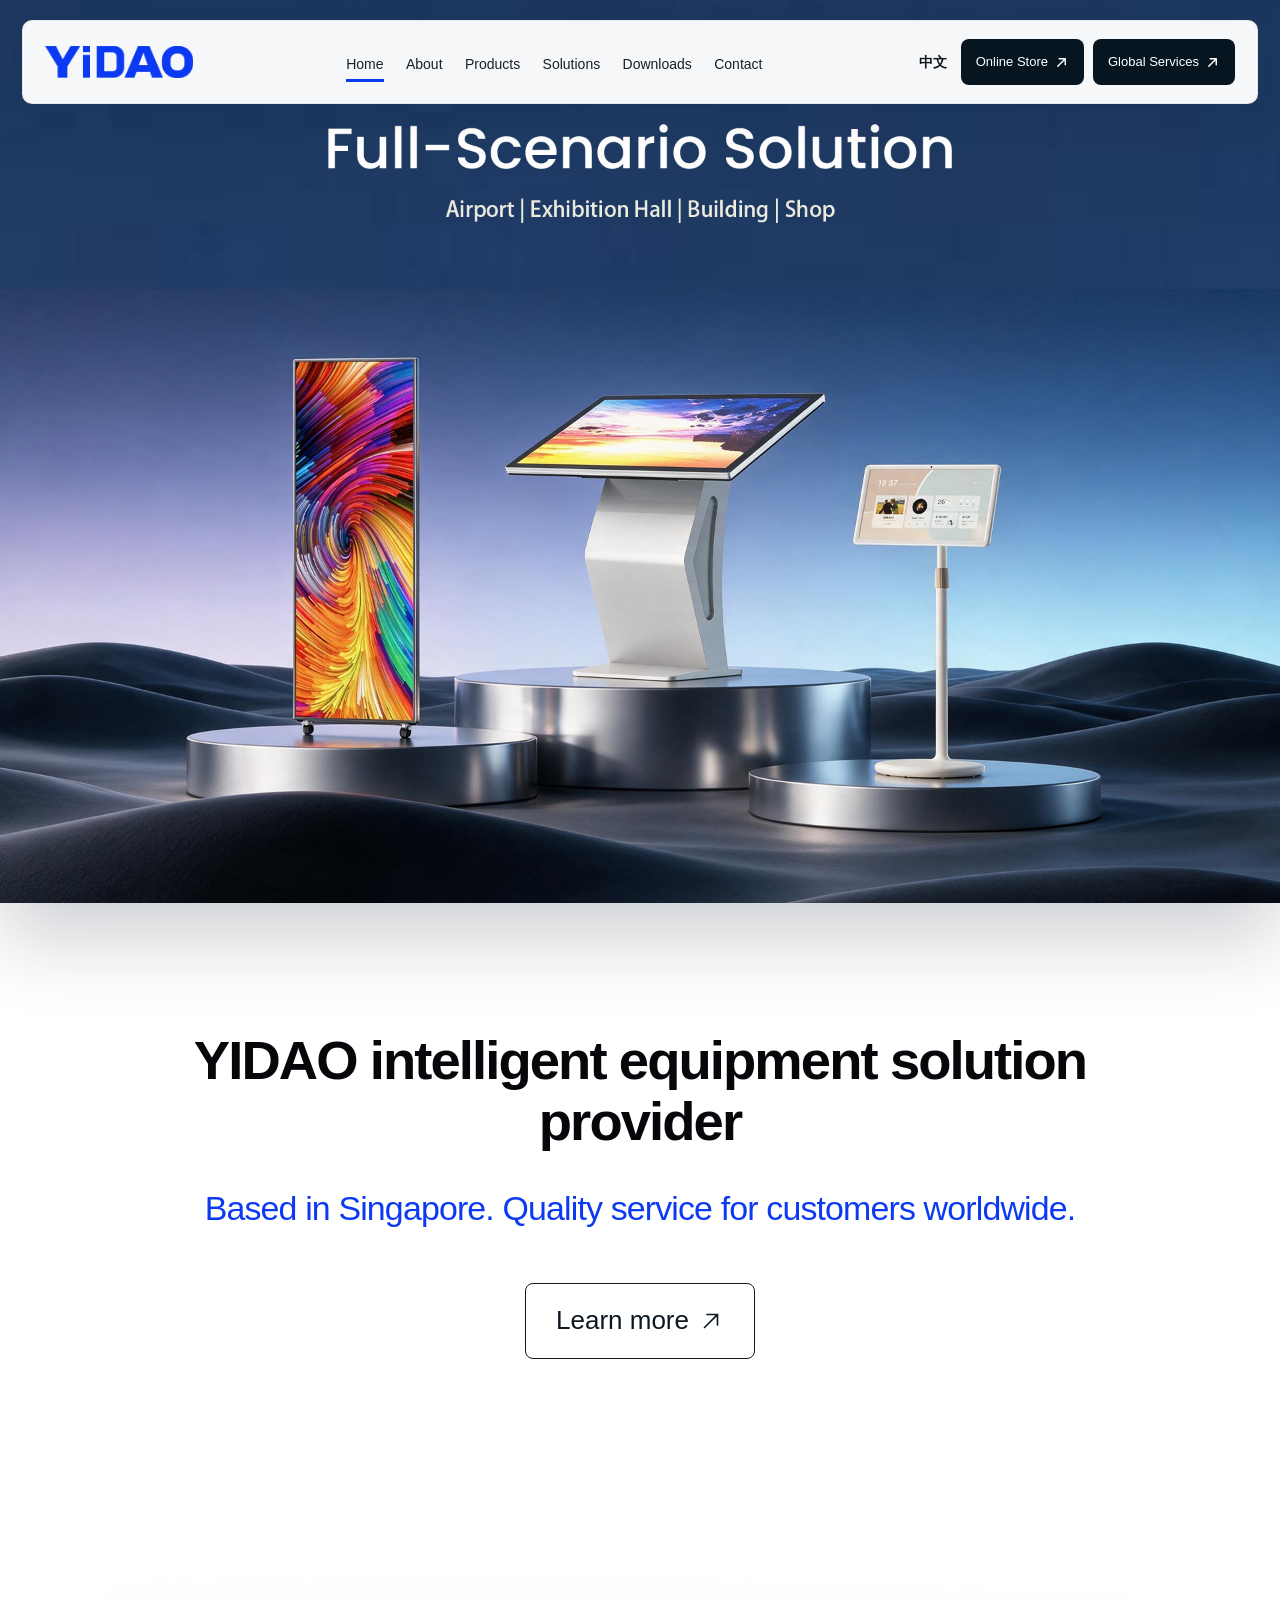
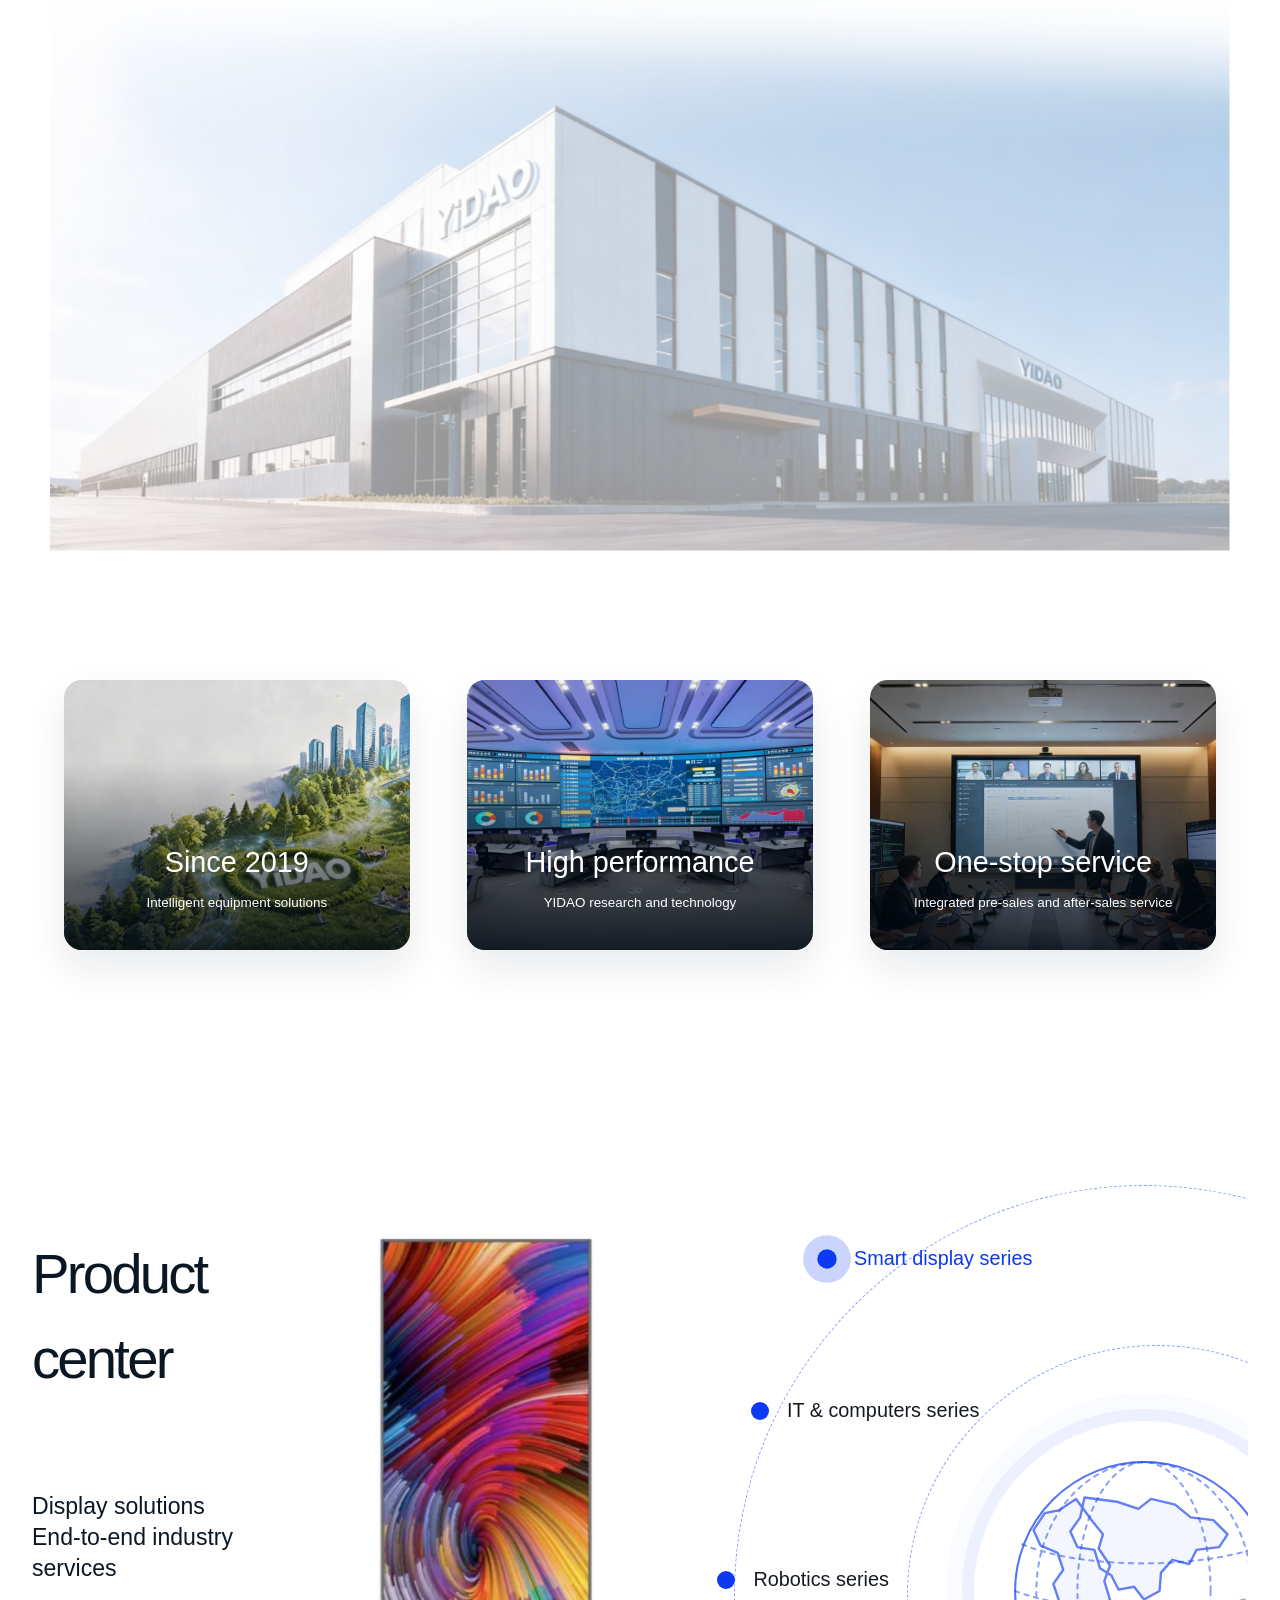
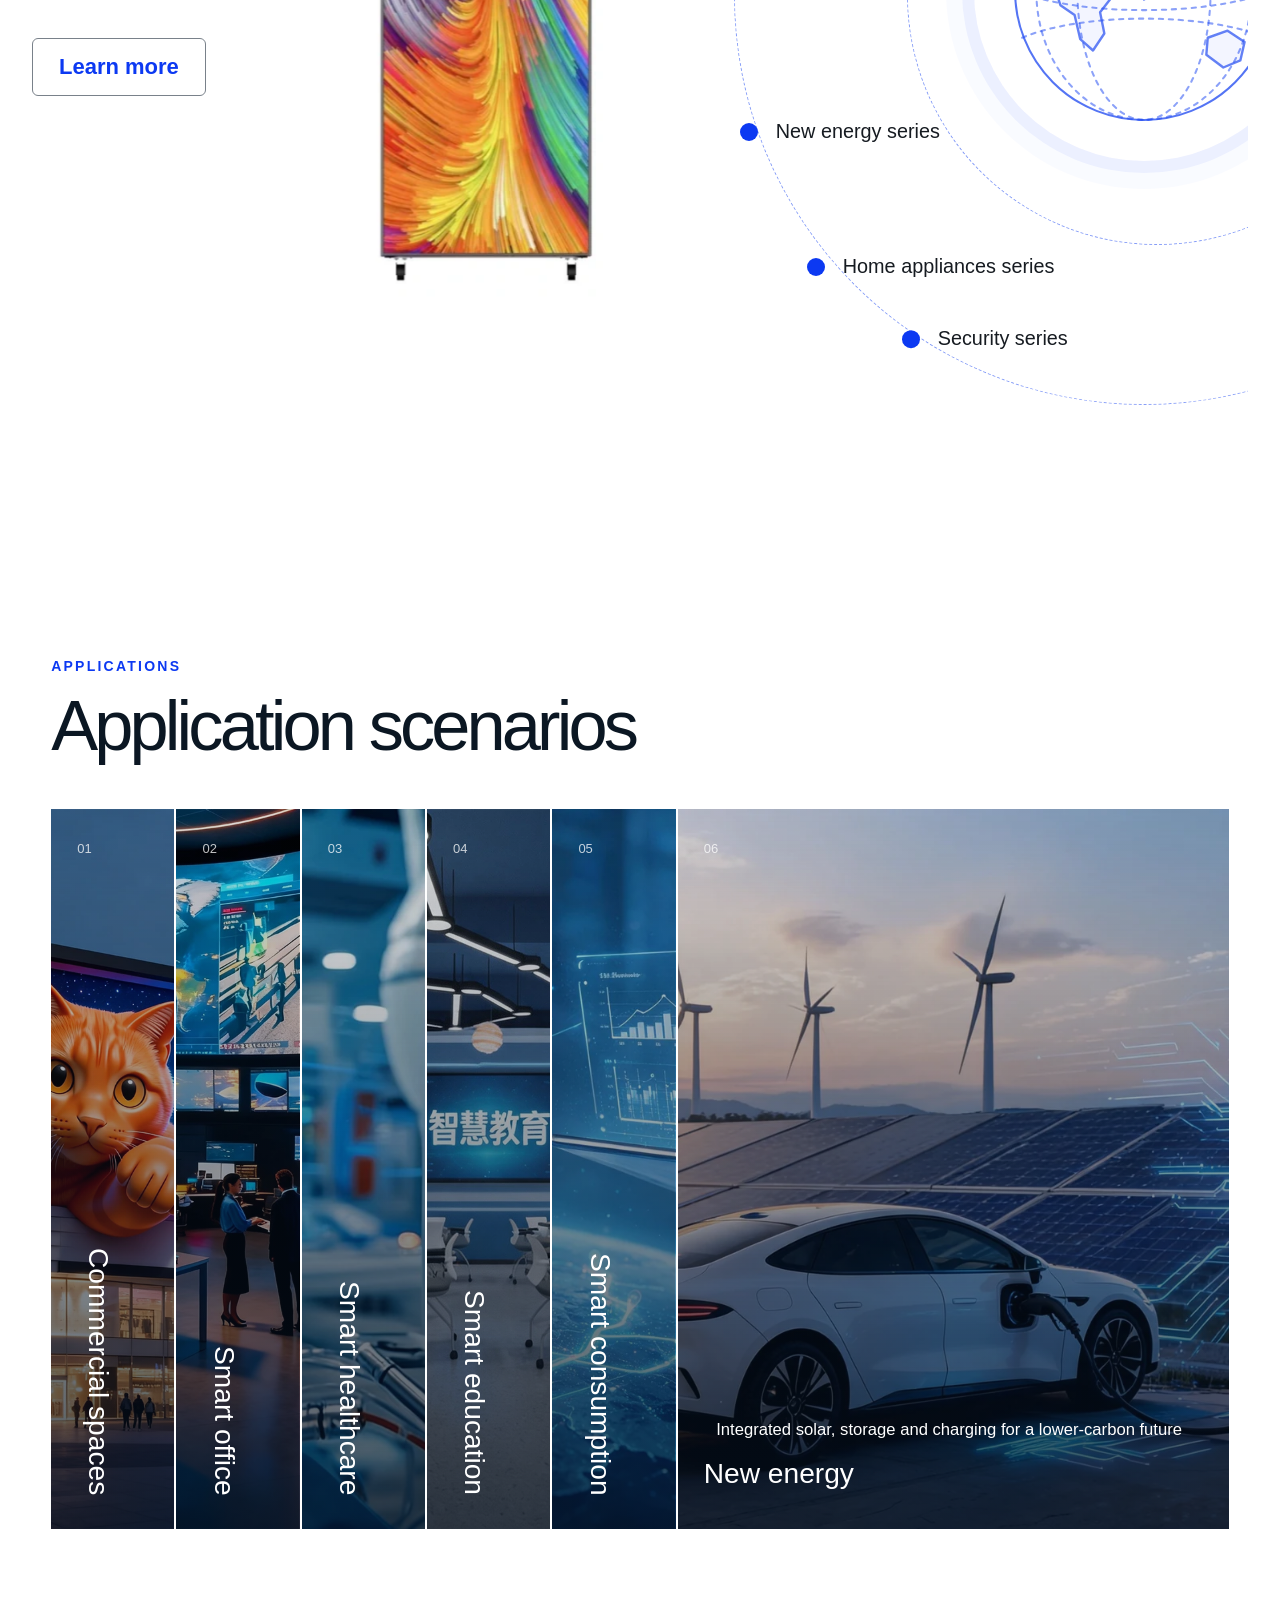
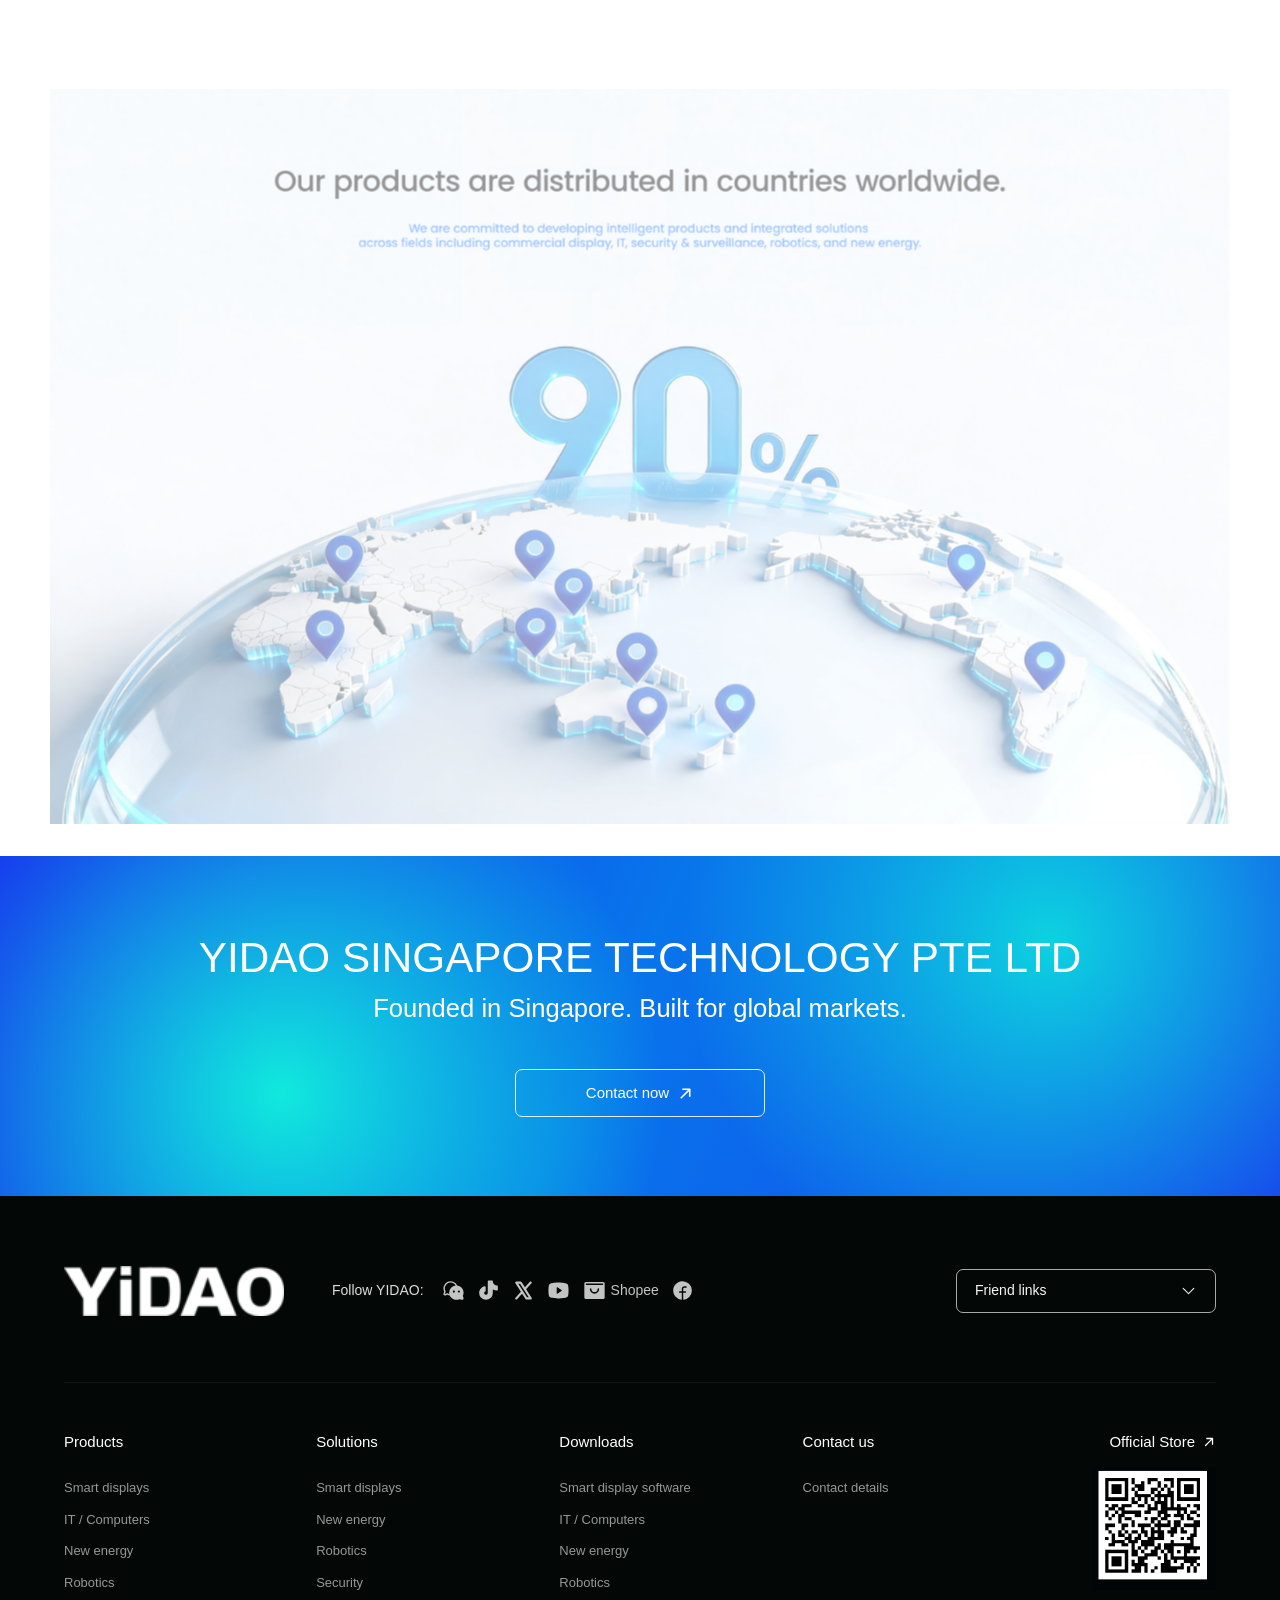
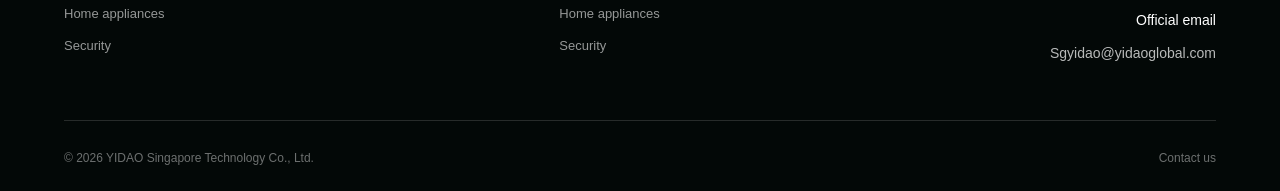
==== commit 1ad2e206: "Replace advertising product three-view images" ====
--- a/index.html
+++ b/index.html
@@ -1,2 +1,2 @@
-<!DOCTYPE html><html lang="en"><head><meta charSet="utf-8"/><meta name="viewport" content="width=device-width, initial-scale=1"/><link rel="preload" as="image" href="/images/logo-blue.png"/><link rel="preload" as="image" href="/images/home/hero-display-1-en.jpg" fetchPriority="high"/><link rel="preload" as="image" href="/images/home/hero-display-2-en.jpg"/><link rel="preload" as="image" href="/images/logo.png"/><link rel="preload" as="image" href="/images/footer-store-qr.png"/><link rel="stylesheet" href="/assets/index-DArGV9n4.css" data-rsc-css-href="/assets/index-DArGV9n4.css" data-precedence="vite-rsc/importer-resources"/><link rel="modulepreload" href="/assets/layout-segment-context-Bs0hkUzk.js" crossorigin=""/><link rel="modulepreload" href="/assets/rolldown-runtime-S-ySWqyJ.js" crossorigin=""/><link rel="modulepreload" href="/assets/index-B3Tyh7q9.js" crossorigin=""/><link rel="modulepreload" href="/assets/framework-CXnKph_e.js" crossorigin=""/><link rel="modulepreload" href="/assets/SitePage-DjtpZnqc.js" crossorigin=""/><link rel="modulepreload" href="/assets/query-D8Wk3mvj.js" crossorigin=""/><title>YIDAO | Technology Built for a Smarter World</title><meta name="description" content="YIDAO develops commercial display, IT, security, robotics, drone and renewable energy solutions for global markets."/><meta property="og:title" content="YIDAO | Technology Built for a Smarter World"/><meta property="og:description" content="YIDAO develops commercial display, IT, security, robotics, drone and renewable energy solutions for global markets."/><meta property="og:type" content="website"/><meta property="og:image" content="http://localhost:3000/og.png"/><meta property="og:image:width" content="1200"/><meta property="og:image:height" content="630"/><meta property="og:image:alt" content="YIDAO | Technology Built for a Smarter World"/><meta name="twitter:card" content="summary_large_image"/><meta name="twitter:title" content="YIDAO | Technology Built for a Smarter World"/><meta name="twitter:description" content="YIDAO develops commercial display, IT, security, robotics, drone and renewable energy solutions for global markets."/><meta name="twitter:image" content="http://localhost:3000/og.png"/><link rel="shortcut icon" href="/images/favicon.png"/><link rel="icon" href="/images/favicon.png"/><link rel="apple-touch-icon" href="/images/favicon.png"/><script>self.__VINEXT_RSC_PARAMS__={}</script><script>self.__VINEXT_RSC_NAV__={"pathname":"/","searchParams":[]}</script><link rel="modulepreload" href="/assets/index-B3Tyh7q9.js" />
-</head><body><main class="site-shell"><header class="site-header"><a href="/" class="brand" aria-label="YIDAO home"><img src="/images/logo-blue.png" alt="YIDAO"/></a><nav class="desktop-nav" aria-label="Main navigation"><a class="active" href="/">Home</a><a href="/about">About</a><div class="nav-product-item"><a class="product-trigger " href="/products">Products</a><section id="product-menu" class="product-menu" aria-label="Product categories"><div class="product-menu-grid"><div class="product-menu-group"><h2>Smart Display</h2><div><a href="/products/smart-display/advertising">Digital signage</a><a href="/products/smart-display/interactive-display">Interactive display</a><a href="/products/smart-display/meeting-display">Education &amp; meeting</a><a href="/products/smart-display/led-display">LED series</a><a href="/products/smart-display/video-wall">Video walls</a><a href="/products/smart-display/commercial-monitor">Commercial display &amp; monitoring</a><a href="/products">Multimedia devices</a></div></div><div class="product-menu-group"><h2>IT &amp; Computers</h2><div><a href="/products?category=it">All-in-one PCs</a><a href="/products?category=it">Tablet PCs</a><a href="/products?category=it">Laptops</a><a href="/products?category=it">Mini PCs</a><a href="/products?category=it">Design workstations</a></div></div><div class="product-menu-group"><h2>New Energy</h2><div><a href="/products?category=new-energy">Solar panels</a><a href="/products?category=new-energy">Inverters</a><a href="/products?category=new-energy">Energy storage</a><a href="/products?category=new-energy">Solar optimizers</a><a href="/products?category=new-energy">Charging systems</a></div></div><div class="product-menu-group"><h2>Robotics</h2><div><a href="/products?category=robotics">Service</a><a href="/products?category=robotics">Industrial</a><a href="/products?category=robotics">Logistics</a><a href="/products?category=robotics">Special-purpose</a><a href="/products?category=robotics">Humanoid robots</a></div></div><div class="product-menu-group"><h2>Security &amp; Surveillance</h2><div><a href="/products?category=security">Cameras</a><a href="/products?category=security">Routers</a><a href="/products?category=security">Recording equipment</a></div></div><div class="product-menu-group"><h2>Home Appliances</h2><div><a href="/products?category=home-appliances">Air conditioners</a><a href="/products?category=home-appliances">Refrigerators</a><a href="/products?category=home-appliances">Washing machines</a><a href="/products?category=home-appliances">Televisions</a></div></div></div></section></div><a href="/solutions">Solutions</a><a href="/downloads">Downloads</a><a href="/contact">Contact</a></nav><div class="header-actions"><button class="language-button" aria-label="Switch language">中文</button><a class="header-link" href="http://www.witdisplay.com/" target="_blank" rel="noreferrer">Online Store<!-- --> <svg xmlns="http://www.w3.org/2000/svg" width="1em" height="1em" fill="currentColor" viewBox="0 0 256 256"><path d="M204,64V168a12,12,0,0,1-24,0V93L72.49,200.49a12,12,0,0,1-17-17L163,76H88a12,12,0,0,1,0-24H192A12,12,0,0,1,204,64Z"></path></svg></a><a class="header-link services-link" href="/contact">Global Services<!-- --> <svg xmlns="http://www.w3.org/2000/svg" width="1em" height="1em" fill="currentColor" viewBox="0 0 256 256"><path d="M204,64V168a12,12,0,0,1-24,0V93L72.49,200.49a12,12,0,0,1-17-17L163,76H88a12,12,0,0,1,0-24H192A12,12,0,0,1,204,64Z"></path></svg></a><button class="menu-button" aria-expanded="false" aria-label="Toggle navigation"><svg xmlns="http://www.w3.org/2000/svg" width="1em" height="1em" fill="currentColor" viewBox="0 0 256 256"><path d="M224,128a8,8,0,0,1-8,8H40a8,8,0,0,1,0-16H216A8,8,0,0,1,224,128ZM40,72H216a8,8,0,0,0,0-16H40a8,8,0,0,0,0,16ZM216,184H40a8,8,0,0,0,0,16H216a8,8,0,0,0,0-16Z"></path></svg></button></div></header><section class="home-v2 page-main" id="top"><div class="home-v2-hero hero-visual"><img class="home-hero-slide home-hero-slide-one" src="/images/home/hero-display-1-en.jpg" alt="YIDAO ultra high definition display" fetchPriority="high"/><img class="home-hero-slide home-hero-slide-two" src="/images/home/hero-display-2-en.jpg" alt="YIDAO full-scenario display solutions"/></div><section class="home-v2-intro reveal"><p>YIDAO intelligent equipment solution provider</p><h1>Based in Singapore. Quality service for customers worldwide.</h1><a class="home-outline-link" href="/about">Learn more<svg xmlns="http://www.w3.org/2000/svg" width="1em" height="1em" fill="currentColor" viewBox="0 0 256 256"><path d="M200,64V168a8,8,0,0,1-16,0V83.31L69.66,197.66a8,8,0,0,1-11.32-11.32L172.69,72H88a8,8,0,0,1,0-16H192A8,8,0,0,1,200,64Z"></path></svg></a></section><figure class="home-v2-factory scale-media"><img src="/images/home/factory.jpg" alt="YIDAO manufacturing facility" loading="lazy"/></figure><section class="home-v2-strengths" aria-label="YIDAO strengths"><article class="home-v2-strength-card reveal"><img src="/images/home/strength-2019.jpg" alt="" loading="lazy"/><div><strong>Since 2019</strong><span>Intelligent equipment solutions</span></div></article><article class="home-v2-strength-card reveal"><img src="/images/home/strength-performance.jpg" alt="" loading="lazy"/><div><strong>High performance</strong><span>YIDAO research and technology</span></div></article><article class="home-v2-strength-card reveal"><img src="/images/home/strength-service.jpg" alt="" loading="lazy"/><div><strong>One-stop service</strong><span>Integrated pre-sales and after-sales service</span></div></article></section><section class="home-v2-products"><div class="home-product-interactive"><div class="home-product-copy reveal"><h2>Product center</h2><p>Display solutions<br/>End-to-end industry services</p><a class="home-product-more" href="/products?category=smart-display">Learn more</a></div><div class="home-product-selected" aria-live="polite"><img src="/images/home/product-smart-display-v2-trim.webp" alt="Smart display" loading="lazy"/></div><div class="home-product-orbit" role="tablist" aria-label="Product categories"><div class="home-orbit-globe" aria-hidden="true"><svg viewBox="0 0 240 240" role="presentation"><circle cx="120" cy="120" r="91"></circle><ellipse cx="120" cy="120" rx="47" ry="91"></ellipse><ellipse cx="120" cy="120" rx="76" ry="91"></ellipse><path d="M34 87c42 18 130 18 172 0M29 120c48 18 134 18 182 0M34 153c42-18 130-18 172 0"></path><path class="home-globe-land" d="M72 55l-12 8-10 2-8 12 5 11 12 5 4 12-7 10 5 15 10 7 4 17 9 8 8-12-3-15 7-9-4-13 4-11-8-12 3-10-8-10zM101 57l15 5 9-7 17 4 11 9 16 2 10 10-6 9-16 2-5 10-12-3-8 9-1 13-11 6-7-9-11 2-5-10-8-5-4-13-12-2-5-11 7-10 3-14zM165 153l14-5 12 8-3 13-12 5-12-9z"></path></svg></div><button type="button" class="active" role="tab" aria-selected="true"><i aria-hidden="true"></i><span>Smart display series</span></button><button type="button" role="tab" aria-selected="false"><i aria-hidden="true"></i><span>IT &amp; computers series</span></button><button type="button" role="tab" aria-selected="false"><i aria-hidden="true"></i><span>Robotics series</span></button><button type="button" role="tab" aria-selected="false"><i aria-hidden="true"></i><span>New energy series</span></button><button type="button" role="tab" aria-selected="false"><i aria-hidden="true"></i><span>Home appliances series</span></button><button type="button" role="tab" aria-selected="false"><i aria-hidden="true"></i><span>Security series</span></button></div></div></section><section class="home-v2-scenes"><div class="home-v2-heading reveal"><p>APPLICATIONS</p><h2>Application scenarios</h2></div><div class="home-scene-accordion"><button type="button" class="home-scene-panel " style="background-image:linear-gradient(180deg, rgba(4,15,30,.12), rgba(4,15,30,.72)), url(/images/products/scenes/business-space.webp?v=2)"><span>01</span><strong>Commercial spaces</strong></button><button type="button" class="home-scene-panel " style="background-image:linear-gradient(180deg, rgba(4,15,30,.12), rgba(4,15,30,.72)), url(/images/products/scenes/smart-office.webp?v=2)"><span>02</span><strong>Smart office</strong></button><button type="button" class="home-scene-panel " style="background-image:linear-gradient(180deg, rgba(4,15,30,.12), rgba(4,15,30,.72)), url(/images/products/scenes/smart-healthcare.webp)"><span>03</span><strong>Smart healthcare</strong></button><button type="button" class="home-scene-panel " style="background-image:linear-gradient(180deg, rgba(4,15,30,.12), rgba(4,15,30,.72)), url(/images/products/scenes/smart-education.webp?v=2)"><span>04</span><strong>Smart education</strong></button><button type="button" class="home-scene-panel " style="background-image:linear-gradient(180deg, rgba(4,15,30,.12), rgba(4,15,30,.72)), url(/images/products/scenes/smart-consumption.webp)"><span>05</span><strong>Smart consumption</strong></button><button type="button" class="home-scene-panel active" style="background-image:linear-gradient(180deg, rgba(4,15,30,.12), rgba(4,15,30,.72)), url(/images/products/scenes/new-energy.webp)"><span>06</span><strong>New energy</strong><em>Integrated solar, storage and charging for a lower-carbon future</em></button></div></section><figure class="home-v2-global scale-media"><img src="/images/home/global-network-en.jpg" alt="YIDAO global distribution network" loading="lazy"/></figure><div class="contact-consult-banner home-v2-cta"><div class="reveal"><h2>YIDAO SINGAPORE TECHNOLOGY PTE LTD</h2><p>Founded in Singapore. Built for global markets.</p><a href="/contact">Contact now<svg xmlns="http://www.w3.org/2000/svg" width="1em" height="1em" fill="currentColor" viewBox="0 0 256 256"><path d="M204,64V168a12,12,0,0,1-24,0V93L72.49,200.49a12,12,0,0,1-17-17L163,76H88a12,12,0,0,1,0-24H192A12,12,0,0,1,204,64Z"></path></svg></a></div></div></section><footer class="site-footer" id="site-footer"><div class="footer-top"><a href="/" class="footer-brand" aria-label="YIDAO home"><img src="/images/logo.png" alt="YIDAO"/></a><div class="footer-follow"><span>Follow YIDAO:</span><div class="footer-socials" aria-label="YIDAO social platforms"><span title="WeChat"><svg xmlns="http://www.w3.org/2000/svg" width="1em" height="1em" fill="currentColor" viewBox="0 0 256 256"><path d="M232.07,186.76A80,80,0,0,0,169.58,72.59,80,80,0,1,0,23.93,138.76l-7.27,24.71a16,16,0,0,0,19.87,19.87l24.71-7.27a79,79,0,0,0,25.19,7.35,80,80,0,0,0,108.33,40.65l24.71,7.27a16,16,0,0,0,19.87-19.87ZM132,152a12,12,0,1,1,12-12A12,12,0,0,1,132,152Zm-52,0a80.32,80.32,0,0,0,1.3,14.3,63.45,63.45,0,0,1-15.49-5.85,8,8,0,0,0-6-.63L32,168l8.17-27.76a8,8,0,0,0-.63-6A64,64,0,0,1,151.68,72.43,80.12,80.12,0,0,0,80,152Zm108,0a12,12,0,1,1,12-12A12,12,0,0,1,188,152Z"></path></svg></span><span title="TikTok"><svg xmlns="http://www.w3.org/2000/svg" width="1em" height="1em" fill="currentColor" viewBox="0 0 256 256"><path d="M232,80v40a8,8,0,0,1-8,8,103.25,103.25,0,0,1-48-11.71V156a76,76,0,0,1-152,0c0-36.9,26.91-69.52,62.6-75.88A8,8,0,0,1,96,88v42.69a8,8,0,0,1-4.57,7.23A20,20,0,1,0,120,156V24a8,8,0,0,1,8-8h40a8,8,0,0,1,8,8,48.05,48.05,0,0,0,48,48A8,8,0,0,1,232,80Z"></path></svg></span><span title="X"><svg xmlns="http://www.w3.org/2000/svg" width="1em" height="1em" fill="currentColor" viewBox="0 0 256 256"><path d="M218.12,209.56l-61-95.8,59.72-65.69a12,12,0,0,0-17.76-16.14L143.81,92.77,106.12,33.56A12,12,0,0,0,96,28H48A12,12,0,0,0,37.88,46.44l61,95.8L39.12,207.93a12,12,0,1,0,17.76,16.14l55.31-60.84,37.69,59.21A12,12,0,0,0,160,228h48a12,12,0,0,0,10.12-18.44ZM166.59,204,69.86,52H89.41l96.73,152Z"></path></svg></span><span title="YouTube"><svg xmlns="http://www.w3.org/2000/svg" width="1em" height="1em" fill="currentColor" viewBox="0 0 256 256"><path d="M234.33,69.52a24,24,0,0,0-14.49-16.4C185.56,39.88,131,40,128,40s-57.56-.12-91.84,13.12a24,24,0,0,0-14.49,16.4C19.08,79.5,16,97.74,16,128s3.08,48.5,5.67,58.48a24,24,0,0,0,14.49,16.41C69,215.56,120.4,216,127.34,216h1.32c6.94,0,58.37-.44,91.18-13.11a24,24,0,0,0,14.49-16.41c2.59-10,5.67-28.22,5.67-58.48S236.92,79.5,234.33,69.52Zm-73.74,65-40,28A8,8,0,0,1,108,156V100a8,8,0,0,1,12.59-6.55l40,28a8,8,0,0,1,0,13.1Z"></path></svg></span><span class="shopee-mark" title="Shopee"><svg xmlns="http://www.w3.org/2000/svg" width="1em" height="1em" fill="currentColor" viewBox="0 0 256 256"><path d="M216,40H40A16,16,0,0,0,24,56V200a16,16,0,0,0,16,16H216a16,16,0,0,0,16-16V56A16,16,0,0,0,216,40ZM128,160a48.05,48.05,0,0,1-48-48,8,8,0,0,1,16,0,32,32,0,0,0,64,0,8,8,0,0,1,16,0A48.05,48.05,0,0,1,128,160ZM40,72V56H216V72Z"></path></svg><em>Shopee</em></span><span title="Facebook"><svg xmlns="http://www.w3.org/2000/svg" width="1em" height="1em" fill="currentColor" viewBox="0 0 256 256"><path d="M232,128a104.16,104.16,0,0,1-91.55,103.26,4,4,0,0,1-4.45-4V152h24a8,8,0,0,0,8-8.53,8.17,8.17,0,0,0-8.25-7.47H136V112a16,16,0,0,1,16-16h16a8,8,0,0,0,8-8.53A8.17,8.17,0,0,0,167.73,80H152a32,32,0,0,0-32,32v24H96a8,8,0,0,0-8,8.53A8.17,8.17,0,0,0,96.27,152H120v75.28a4,4,0,0,1-4.44,4A104.15,104.15,0,0,1,24.07,124.09c2-54,45.74-97.9,99.78-100A104.12,104.12,0,0,1,232,128Z"></path></svg></span></div></div><details class="footer-friend-links"><summary>Friend links<svg xmlns="http://www.w3.org/2000/svg" width="1em" height="1em" fill="currentColor" viewBox="0 0 256 256"><path d="M213.66,101.66l-80,80a8,8,0,0,1-11.32,0l-80-80A8,8,0,0,1,53.66,90.34L128,164.69l74.34-74.35a8,8,0,0,1,11.32,11.32Z"></path></svg></summary><div><a href="http://www.witdisplay.com/" target="_blank" rel="noreferrer">Official Store</a><a href="/contact">Global Services</a></div></details></div><div class="footer-links"><div><strong>Products</strong><a href="/products">Smart displays</a><a href="/products">IT / <!-- -->Computers</a><a href="/products">New energy</a><a href="/products">Robotics</a><a href="/products">Home appliances</a><a href="/products">Security</a></div><div><strong>Solutions</strong><a href="/solutions">Smart displays</a><a href="/solutions">New energy</a><a href="/solutions">Robotics</a><a href="/solutions">Security</a></div><div><strong>Downloads</strong><a href="/downloads">Smart display software</a><a href="/downloads">IT / <!-- -->Computers</a><a href="/downloads">New energy</a><a href="/downloads">Robotics</a><a href="/downloads">Home appliances</a><a href="/downloads">Security</a></div><div><strong>Contact us</strong><a href="/contact">Contact details</a></div><div class="footer-shop"><a href="http://www.witdisplay.com/" target="_blank" rel="noreferrer">Official Store<!-- --> <svg xmlns="http://www.w3.org/2000/svg" width="1em" height="1em" fill="currentColor" viewBox="0 0 256 256"><path d="M204,64V168a12,12,0,0,1-24,0V93L72.49,200.49a12,12,0,0,1-17-17L163,76H88a12,12,0,0,1,0-24H192A12,12,0,0,1,204,64Z"></path></svg></a><img src="/images/footer-store-qr.png" alt="Official store QR code"/><span>Official email</span><a href="mailto:Sgyidao@yidaoglobal.com">Sgyidao@yidaoglobal.com</a></div></div><div class="footer-bottom"><span>© <!-- -->2026<!-- --> YIDAO Singapore Technology Co., Ltd.</span><a href="/contact">Contact us</a></div></footer></main><script id="_R_">import("/assets/index-B3Tyh7q9.js")</script></body></html><script>self.__VINEXT_RSC_CHUNKS__=self.__VINEXT_RSC_CHUNKS__||[];self.__VINEXT_RSC_CHUNKS__.push("2:I[\"8c0f216c4604\",[],\"Children\",1]\n3:I[\"15c18cfaeeff\",[],\"LayoutSegmentProvider\",1]\n4:I[\"8c0f216c4604\",[],\"Slot\",1]\n5:I[\"593f344dc510\",[],\"RedirectBoundary\",1]\n:HL[\"/assets/index-DArGV9n4.css\",\"style\"]\n")</script><script>self.__VINEXT_RSC_CHUNKS__=self.__VINEXT_RSC_CHUNKS__||[];self.__VINEXT_RSC_CHUNKS__.push("0:{\"__route\":\"route:/\",\"__interceptionContext\":null,\"__layoutIds\":[\"layout:/\"],\"__rootLayout\":\"/\",\"page:/\":\"$L1\",\"layout:/\":[[[[\"$\",\"link\",\"css:/assets/index-DArGV9n4.css\",{\"rel\":\"stylesheet\",\"precedence\":\"vite-rsc/importer-resources\",\"href\":\"/assets/index-DArGV9n4.css\",\"data-rsc-css-href\":\"/assets/index-DArGV9n4.css\"}],\"$undefined\"],[\"$\",\"html\",null,{\"lang\":\"en\",\"children\":[\"$\",\"body\",null,{\"children\":[\"$\",\"$L2\",null,{}]}]}]],null],\"route:/\":[[[\"$\",\"meta\",null,{\"charSet\":\"utf-8\"}],[[\"$\",\"title\",\"0\",{\"children\":\"YIDAO | Technology Built for a Smarter World\"}],[\"$\",\"meta\",\"1\",{\"name\":\"description\",\"content\":\"YIDAO develops commercial display, IT, security, robotics, drone and renewable energy solutions for global markets.\"}],[\"$\",\"meta\",\"2\",{\"property\":\"og:title\",\"content\":\"YIDAO | Technology Built for a Smarter World\"}],[\"$\",\"meta\",\"3\",{\"property\":\"og:description\",\"content\":\"YIDAO develops commercial display, IT, security, robotics, drone and renewable energy solutions for global markets.\"}],[\"$\",\"meta\",\"4\",{\"property\":\"og:type\",\"content\":\"website\"}],[\"$\",\"meta\",\"5\",{\"property\":\"og:image\",\"content\":\"http://localhost:3000/og.png\"}],[\"$\",\"meta\",\"6\",{\"property\":\"og:image:width\",\"content\":\"1200\"}],[\"$\",\"meta\",\"7\",{\"property\":\"og:image:height\",\"content\":\"630\"}],[\"$\",\"meta\",\"8\",{\"property\":\"og:image:alt\",\"content\":\"YIDAO | Technology Built for a Smarter World\"}],[\"$\",\"meta\",\"9\",{\"name\":\"twitter:card\",\"content\":\"summary_large_image\"}],[\"$\",\"meta\",\"10\",{\"name\":\"twitter:title\",\"content\":\"YIDAO | Technology Built for a Smarter World\"}],[\"$\",\"meta\",\"11\",{\"name\":\"twitter:description\",\"content\":\"YIDAO develops commercial display, IT, security, robotics, drone and renewable energy solutions for global markets.\"}],[\"$\",\"meta\",\"12\",{\"name\":\"twitter:image\",\"content\":\"http://localhost:3000/og.png\"}],[\"$\",\"link\",\"13\",{\"rel\":\"shortcut icon\",\"href\":\"/images/favicon.png\"}],[\"$\",\"link\",\"14\",{\"rel\":\"icon\",\"href\":\"/images/favicon.png\"}],[\"$\",\"link\",\"15\",{\"rel\":\"apple-touch-icon\",\"href\":\"/images/favicon.png\"}]],[[\"$\",\"meta\",\"0\",{\"name\":\"viewport\",\"content\":\"width=device-width, initial-scale=1\"}]]],[\"$\",\"$L3\",null,{\"segmentMap\":{\"children\":[]},\"children\":[\"$\",\"$L4\",null,{\"id\":\"layout:/\",\"parallelSlots\":\"$undefined\",\"children\":[\"$\",\"$L5\",null,{\"children\":[\"$\",\"$L3\",null,{\"segmentMap\":{\"children\":[]},\"children\":[\"$\",\"$L4\",null,{\"id\":\"page:/\"}]}]}]}]}]],\"__layoutFlags\":{\"layout:/\":\"s\"},\"__artifactCompatibility\":{\"schemaVersion\":1,\"graphVersion\":\"app-route-graph:4uhn5s1wvoptc\",\"deploymentVersion\":\"6c1366b0-857f-4c8c-ab6c-48e3a80e4997\",\"appElementsSchemaVersion\":1,\"rscPayloadSchemaVersion\":1,\"rootBoundaryId\":\"/\",\"renderEpoch\":null}}\n")</script><script>self.__VINEXT_RSC_CHUNKS__=self.__VINEXT_RSC_CHUNKS__||[];self.__VINEXT_RSC_CHUNKS__.push("6:I[\"a4d926745d1f\",[],\"default\",1]\n1:[\"$\",\"$L6\",null,{\"page\":\"home\"}]\n")</script><script>self.__VINEXT_RSC_DONE__=true</script>+<!DOCTYPE html><html lang="en"><head><meta charSet="utf-8"/><meta name="viewport" content="width=device-width, initial-scale=1"/><link rel="preload" as="image" href="/images/logo-blue.png"/><link rel="preload" as="image" href="/images/home/hero-display-1-en.jpg" fetchPriority="high"/><link rel="preload" as="image" href="/images/home/hero-display-2-en.jpg"/><link rel="preload" as="image" href="/images/logo.png"/><link rel="preload" as="image" href="/images/footer-store-qr.png"/><link rel="stylesheet" href="/assets/index-DArGV9n4.css" data-rsc-css-href="/assets/index-DArGV9n4.css" data-precedence="vite-rsc/importer-resources"/><link rel="modulepreload" href="/assets/layout-segment-context-BzJ8cniQ.js" crossorigin=""/><link rel="modulepreload" href="/assets/rolldown-runtime-S-ySWqyJ.js" crossorigin=""/><link rel="modulepreload" href="/assets/index-D1rUtnWG.js" crossorigin=""/><link rel="modulepreload" href="/assets/framework-CXnKph_e.js" crossorigin=""/><link rel="modulepreload" href="/assets/SitePage-CS7vUB39.js" crossorigin=""/><link rel="modulepreload" href="/assets/query-D8Wk3mvj.js" crossorigin=""/><title>YIDAO | Technology Built for a Smarter World</title><meta name="description" content="YIDAO develops commercial display, IT, security, robotics, drone and renewable energy solutions for global markets."/><meta property="og:title" content="YIDAO | Technology Built for a Smarter World"/><meta property="og:description" content="YIDAO develops commercial display, IT, security, robotics, drone and renewable energy solutions for global markets."/><meta property="og:type" content="website"/><meta property="og:image" content="http://localhost:3000/og.png"/><meta property="og:image:width" content="1200"/><meta property="og:image:height" content="630"/><meta property="og:image:alt" content="YIDAO | Technology Built for a Smarter World"/><meta name="twitter:card" content="summary_large_image"/><meta name="twitter:title" content="YIDAO | Technology Built for a Smarter World"/><meta name="twitter:description" content="YIDAO develops commercial display, IT, security, robotics, drone and renewable energy solutions for global markets."/><meta name="twitter:image" content="http://localhost:3000/og.png"/><link rel="shortcut icon" href="/images/favicon.png"/><link rel="icon" href="/images/favicon.png"/><link rel="apple-touch-icon" href="/images/favicon.png"/><script>self.__VINEXT_RSC_PARAMS__={}</script><script>self.__VINEXT_RSC_NAV__={"pathname":"/","searchParams":[]}</script><link rel="modulepreload" href="/assets/index-D1rUtnWG.js" />
+</head><body><main class="site-shell"><header class="site-header"><a href="/" class="brand" aria-label="YIDAO home"><img src="/images/logo-blue.png" alt="YIDAO"/></a><nav class="desktop-nav" aria-label="Main navigation"><a class="active" href="/">Home</a><a href="/about">About</a><div class="nav-product-item"><a class="product-trigger " href="/products">Products</a><section id="product-menu" class="product-menu" aria-label="Product categories"><div class="product-menu-grid"><div class="product-menu-group"><h2>Smart Display</h2><div><a href="/products/smart-display/advertising">Digital signage</a><a href="/products/smart-display/interactive-display">Interactive display</a><a href="/products/smart-display/meeting-display">Education &amp; meeting</a><a href="/products/smart-display/led-display">LED series</a><a href="/products/smart-display/video-wall">Video walls</a><a href="/products/smart-display/commercial-monitor">Commercial display &amp; monitoring</a><a href="/products">Multimedia devices</a></div></div><div class="product-menu-group"><h2>IT &amp; Computers</h2><div><a href="/products?category=it">All-in-one PCs</a><a href="/products?category=it">Tablet PCs</a><a href="/products?category=it">Laptops</a><a href="/products?category=it">Mini PCs</a><a href="/products?category=it">Design workstations</a></div></div><div class="product-menu-group"><h2>New Energy</h2><div><a href="/products?category=new-energy">Solar panels</a><a href="/products?category=new-energy">Inverters</a><a href="/products?category=new-energy">Energy storage</a><a href="/products?category=new-energy">Solar optimizers</a><a href="/products?category=new-energy">Charging systems</a></div></div><div class="product-menu-group"><h2>Robotics</h2><div><a href="/products?category=robotics">Service</a><a href="/products?category=robotics">Industrial</a><a href="/products?category=robotics">Logistics</a><a href="/products?category=robotics">Special-purpose</a><a href="/products?category=robotics">Humanoid robots</a></div></div><div class="product-menu-group"><h2>Security &amp; Surveillance</h2><div><a href="/products?category=security">Cameras</a><a href="/products?category=security">Routers</a><a href="/products?category=security">Recording equipment</a></div></div><div class="product-menu-group"><h2>Home Appliances</h2><div><a href="/products?category=home-appliances">Air conditioners</a><a href="/products?category=home-appliances">Refrigerators</a><a href="/products?category=home-appliances">Washing machines</a><a href="/products?category=home-appliances">Televisions</a></div></div></div></section></div><a href="/solutions">Solutions</a><a href="/downloads">Downloads</a><a href="/contact">Contact</a></nav><div class="header-actions"><button class="language-button" aria-label="Switch language">中文</button><a class="header-link" href="http://www.witdisplay.com/" target="_blank" rel="noreferrer">Online Store<!-- --> <svg xmlns="http://www.w3.org/2000/svg" width="1em" height="1em" fill="currentColor" viewBox="0 0 256 256"><path d="M204,64V168a12,12,0,0,1-24,0V93L72.49,200.49a12,12,0,0,1-17-17L163,76H88a12,12,0,0,1,0-24H192A12,12,0,0,1,204,64Z"></path></svg></a><a class="header-link services-link" href="/contact">Global Services<!-- --> <svg xmlns="http://www.w3.org/2000/svg" width="1em" height="1em" fill="currentColor" viewBox="0 0 256 256"><path d="M204,64V168a12,12,0,0,1-24,0V93L72.49,200.49a12,12,0,0,1-17-17L163,76H88a12,12,0,0,1,0-24H192A12,12,0,0,1,204,64Z"></path></svg></a><button class="menu-button" aria-expanded="false" aria-label="Toggle navigation"><svg xmlns="http://www.w3.org/2000/svg" width="1em" height="1em" fill="currentColor" viewBox="0 0 256 256"><path d="M224,128a8,8,0,0,1-8,8H40a8,8,0,0,1,0-16H216A8,8,0,0,1,224,128ZM40,72H216a8,8,0,0,0,0-16H40a8,8,0,0,0,0,16ZM216,184H40a8,8,0,0,0,0,16H216a8,8,0,0,0,0-16Z"></path></svg></button></div></header><section class="home-v2 page-main" id="top"><div class="home-v2-hero hero-visual"><img class="home-hero-slide home-hero-slide-one" src="/images/home/hero-display-1-en.jpg" alt="YIDAO ultra high definition display" fetchPriority="high"/><img class="home-hero-slide home-hero-slide-two" src="/images/home/hero-display-2-en.jpg" alt="YIDAO full-scenario display solutions"/></div><section class="home-v2-intro reveal"><p>YIDAO intelligent equipment solution provider</p><h1>Based in Singapore. Quality service for customers worldwide.</h1><a class="home-outline-link" href="/about">Learn more<svg xmlns="http://www.w3.org/2000/svg" width="1em" height="1em" fill="currentColor" viewBox="0 0 256 256"><path d="M200,64V168a8,8,0,0,1-16,0V83.31L69.66,197.66a8,8,0,0,1-11.32-11.32L172.69,72H88a8,8,0,0,1,0-16H192A8,8,0,0,1,200,64Z"></path></svg></a></section><figure class="home-v2-factory scale-media"><img src="/images/home/factory.jpg" alt="YIDAO manufacturing facility" loading="lazy"/></figure><section class="home-v2-strengths" aria-label="YIDAO strengths"><article class="home-v2-strength-card reveal"><img src="/images/home/strength-2019.jpg" alt="" loading="lazy"/><div><strong>Since 2019</strong><span>Intelligent equipment solutions</span></div></article><article class="home-v2-strength-card reveal"><img src="/images/home/strength-performance.jpg" alt="" loading="lazy"/><div><strong>High performance</strong><span>YIDAO research and technology</span></div></article><article class="home-v2-strength-card reveal"><img src="/images/home/strength-service.jpg" alt="" loading="lazy"/><div><strong>One-stop service</strong><span>Integrated pre-sales and after-sales service</span></div></article></section><section class="home-v2-products"><div class="home-product-interactive"><div class="home-product-copy reveal"><h2>Product center</h2><p>Display solutions<br/>End-to-end industry services</p><a class="home-product-more" href="/products?category=smart-display">Learn more</a></div><div class="home-product-selected" aria-live="polite"><img src="/images/home/product-smart-display-v2-trim.webp" alt="Smart display" loading="lazy"/></div><div class="home-product-orbit" role="tablist" aria-label="Product categories"><div class="home-orbit-globe" aria-hidden="true"><svg viewBox="0 0 240 240" role="presentation"><circle cx="120" cy="120" r="91"></circle><ellipse cx="120" cy="120" rx="47" ry="91"></ellipse><ellipse cx="120" cy="120" rx="76" ry="91"></ellipse><path d="M34 87c42 18 130 18 172 0M29 120c48 18 134 18 182 0M34 153c42-18 130-18 172 0"></path><path class="home-globe-land" d="M72 55l-12 8-10 2-8 12 5 11 12 5 4 12-7 10 5 15 10 7 4 17 9 8 8-12-3-15 7-9-4-13 4-11-8-12 3-10-8-10zM101 57l15 5 9-7 17 4 11 9 16 2 10 10-6 9-16 2-5 10-12-3-8 9-1 13-11 6-7-9-11 2-5-10-8-5-4-13-12-2-5-11 7-10 3-14zM165 153l14-5 12 8-3 13-12 5-12-9z"></path></svg></div><button type="button" class="active" role="tab" aria-selected="true"><i aria-hidden="true"></i><span>Smart display series</span></button><button type="button" role="tab" aria-selected="false"><i aria-hidden="true"></i><span>IT &amp; computers series</span></button><button type="button" role="tab" aria-selected="false"><i aria-hidden="true"></i><span>Robotics series</span></button><button type="button" role="tab" aria-selected="false"><i aria-hidden="true"></i><span>New energy series</span></button><button type="button" role="tab" aria-selected="false"><i aria-hidden="true"></i><span>Home appliances series</span></button><button type="button" role="tab" aria-selected="false"><i aria-hidden="true"></i><span>Security series</span></button></div></div></section><section class="home-v2-scenes"><div class="home-v2-heading reveal"><p>APPLICATIONS</p><h2>Application scenarios</h2></div><div class="home-scene-accordion"><button type="button" class="home-scene-panel " style="background-image:linear-gradient(180deg, rgba(4,15,30,.12), rgba(4,15,30,.72)), url(/images/products/scenes/business-space.webp?v=2)"><span>01</span><strong>Commercial spaces</strong></button><button type="button" class="home-scene-panel " style="background-image:linear-gradient(180deg, rgba(4,15,30,.12), rgba(4,15,30,.72)), url(/images/products/scenes/smart-office.webp?v=2)"><span>02</span><strong>Smart office</strong></button><button type="button" class="home-scene-panel " style="background-image:linear-gradient(180deg, rgba(4,15,30,.12), rgba(4,15,30,.72)), url(/images/products/scenes/smart-healthcare.webp)"><span>03</span><strong>Smart healthcare</strong></button><button type="button" class="home-scene-panel " style="background-image:linear-gradient(180deg, rgba(4,15,30,.12), rgba(4,15,30,.72)), url(/images/products/scenes/smart-education.webp?v=2)"><span>04</span><strong>Smart education</strong></button><button type="button" class="home-scene-panel " style="background-image:linear-gradient(180deg, rgba(4,15,30,.12), rgba(4,15,30,.72)), url(/images/products/scenes/smart-consumption.webp)"><span>05</span><strong>Smart consumption</strong></button><button type="button" class="home-scene-panel active" style="background-image:linear-gradient(180deg, rgba(4,15,30,.12), rgba(4,15,30,.72)), url(/images/products/scenes/new-energy.webp)"><span>06</span><strong>New energy</strong><em>Integrated solar, storage and charging for a lower-carbon future</em></button></div></section><figure class="home-v2-global scale-media"><img src="/images/home/global-network-en.jpg" alt="YIDAO global distribution network" loading="lazy"/></figure><div class="contact-consult-banner home-v2-cta"><div class="reveal"><h2>YIDAO SINGAPORE TECHNOLOGY PTE LTD</h2><p>Founded in Singapore. Built for global markets.</p><a href="/contact">Contact now<svg xmlns="http://www.w3.org/2000/svg" width="1em" height="1em" fill="currentColor" viewBox="0 0 256 256"><path d="M204,64V168a12,12,0,0,1-24,0V93L72.49,200.49a12,12,0,0,1-17-17L163,76H88a12,12,0,0,1,0-24H192A12,12,0,0,1,204,64Z"></path></svg></a></div></div></section><footer class="site-footer" id="site-footer"><div class="footer-top"><a href="/" class="footer-brand" aria-label="YIDAO home"><img src="/images/logo.png" alt="YIDAO"/></a><div class="footer-follow"><span>Follow YIDAO:</span><div class="footer-socials" aria-label="YIDAO social platforms"><span title="WeChat"><svg xmlns="http://www.w3.org/2000/svg" width="1em" height="1em" fill="currentColor" viewBox="0 0 256 256"><path d="M232.07,186.76A80,80,0,0,0,169.58,72.59,80,80,0,1,0,23.93,138.76l-7.27,24.71a16,16,0,0,0,19.87,19.87l24.71-7.27a79,79,0,0,0,25.19,7.35,80,80,0,0,0,108.33,40.65l24.71,7.27a16,16,0,0,0,19.87-19.87ZM132,152a12,12,0,1,1,12-12A12,12,0,0,1,132,152Zm-52,0a80.32,80.32,0,0,0,1.3,14.3,63.45,63.45,0,0,1-15.49-5.85,8,8,0,0,0-6-.63L32,168l8.17-27.76a8,8,0,0,0-.63-6A64,64,0,0,1,151.68,72.43,80.12,80.12,0,0,0,80,152Zm108,0a12,12,0,1,1,12-12A12,12,0,0,1,188,152Z"></path></svg></span><span title="TikTok"><svg xmlns="http://www.w3.org/2000/svg" width="1em" height="1em" fill="currentColor" viewBox="0 0 256 256"><path d="M232,80v40a8,8,0,0,1-8,8,103.25,103.25,0,0,1-48-11.71V156a76,76,0,0,1-152,0c0-36.9,26.91-69.52,62.6-75.88A8,8,0,0,1,96,88v42.69a8,8,0,0,1-4.57,7.23A20,20,0,1,0,120,156V24a8,8,0,0,1,8-8h40a8,8,0,0,1,8,8,48.05,48.05,0,0,0,48,48A8,8,0,0,1,232,80Z"></path></svg></span><span title="X"><svg xmlns="http://www.w3.org/2000/svg" width="1em" height="1em" fill="currentColor" viewBox="0 0 256 256"><path d="M218.12,209.56l-61-95.8,59.72-65.69a12,12,0,0,0-17.76-16.14L143.81,92.77,106.12,33.56A12,12,0,0,0,96,28H48A12,12,0,0,0,37.88,46.44l61,95.8L39.12,207.93a12,12,0,1,0,17.76,16.14l55.31-60.84,37.69,59.21A12,12,0,0,0,160,228h48a12,12,0,0,0,10.12-18.44ZM166.59,204,69.86,52H89.41l96.73,152Z"></path></svg></span><span title="YouTube"><svg xmlns="http://www.w3.org/2000/svg" width="1em" height="1em" fill="currentColor" viewBox="0 0 256 256"><path d="M234.33,69.52a24,24,0,0,0-14.49-16.4C185.56,39.88,131,40,128,40s-57.56-.12-91.84,13.12a24,24,0,0,0-14.49,16.4C19.08,79.5,16,97.74,16,128s3.08,48.5,5.67,58.48a24,24,0,0,0,14.49,16.41C69,215.56,120.4,216,127.34,216h1.32c6.94,0,58.37-.44,91.18-13.11a24,24,0,0,0,14.49-16.41c2.59-10,5.67-28.22,5.67-58.48S236.92,79.5,234.33,69.52Zm-73.74,65-40,28A8,8,0,0,1,108,156V100a8,8,0,0,1,12.59-6.55l40,28a8,8,0,0,1,0,13.1Z"></path></svg></span><span class="shopee-mark" title="Shopee"><svg xmlns="http://www.w3.org/2000/svg" width="1em" height="1em" fill="currentColor" viewBox="0 0 256 256"><path d="M216,40H40A16,16,0,0,0,24,56V200a16,16,0,0,0,16,16H216a16,16,0,0,0,16-16V56A16,16,0,0,0,216,40ZM128,160a48.05,48.05,0,0,1-48-48,8,8,0,0,1,16,0,32,32,0,0,0,64,0,8,8,0,0,1,16,0A48.05,48.05,0,0,1,128,160ZM40,72V56H216V72Z"></path></svg><em>Shopee</em></span><span title="Facebook"><svg xmlns="http://www.w3.org/2000/svg" width="1em" height="1em" fill="currentColor" viewBox="0 0 256 256"><path d="M232,128a104.16,104.16,0,0,1-91.55,103.26,4,4,0,0,1-4.45-4V152h24a8,8,0,0,0,8-8.53,8.17,8.17,0,0,0-8.25-7.47H136V112a16,16,0,0,1,16-16h16a8,8,0,0,0,8-8.53A8.17,8.17,0,0,0,167.73,80H152a32,32,0,0,0-32,32v24H96a8,8,0,0,0-8,8.53A8.17,8.17,0,0,0,96.27,152H120v75.28a4,4,0,0,1-4.44,4A104.15,104.15,0,0,1,24.07,124.09c2-54,45.74-97.9,99.78-100A104.12,104.12,0,0,1,232,128Z"></path></svg></span></div></div><details class="footer-friend-links"><summary>Friend links<svg xmlns="http://www.w3.org/2000/svg" width="1em" height="1em" fill="currentColor" viewBox="0 0 256 256"><path d="M213.66,101.66l-80,80a8,8,0,0,1-11.32,0l-80-80A8,8,0,0,1,53.66,90.34L128,164.69l74.34-74.35a8,8,0,0,1,11.32,11.32Z"></path></svg></summary><div><a href="http://www.witdisplay.com/" target="_blank" rel="noreferrer">Official Store</a><a href="/contact">Global Services</a></div></details></div><div class="footer-links"><div><strong>Products</strong><a href="/products">Smart displays</a><a href="/products">IT / <!-- -->Computers</a><a href="/products">New energy</a><a href="/products">Robotics</a><a href="/products">Home appliances</a><a href="/products">Security</a></div><div><strong>Solutions</strong><a href="/solutions">Smart displays</a><a href="/solutions">New energy</a><a href="/solutions">Robotics</a><a href="/solutions">Security</a></div><div><strong>Downloads</strong><a href="/downloads">Smart display software</a><a href="/downloads">IT / <!-- -->Computers</a><a href="/downloads">New energy</a><a href="/downloads">Robotics</a><a href="/downloads">Home appliances</a><a href="/downloads">Security</a></div><div><strong>Contact us</strong><a href="/contact">Contact details</a></div><div class="footer-shop"><a href="http://www.witdisplay.com/" target="_blank" rel="noreferrer">Official Store<!-- --> <svg xmlns="http://www.w3.org/2000/svg" width="1em" height="1em" fill="currentColor" viewBox="0 0 256 256"><path d="M204,64V168a12,12,0,0,1-24,0V93L72.49,200.49a12,12,0,0,1-17-17L163,76H88a12,12,0,0,1,0-24H192A12,12,0,0,1,204,64Z"></path></svg></a><img src="/images/footer-store-qr.png" alt="Official store QR code"/><span>Official email</span><a href="mailto:Sgyidao@yidaoglobal.com">Sgyidao@yidaoglobal.com</a></div></div><div class="footer-bottom"><span>© <!-- -->2026<!-- --> YIDAO Singapore Technology Co., Ltd.</span><a href="/contact">Contact us</a></div></footer></main><script id="_R_">import("/assets/index-D1rUtnWG.js")</script></body></html><script>self.__VINEXT_RSC_CHUNKS__=self.__VINEXT_RSC_CHUNKS__||[];self.__VINEXT_RSC_CHUNKS__.push("2:I[\"8c0f216c4604\",[],\"Children\",1]\n3:I[\"15c18cfaeeff\",[],\"LayoutSegmentProvider\",1]\n4:I[\"8c0f216c4604\",[],\"Slot\",1]\n5:I[\"593f344dc510\",[],\"RedirectBoundary\",1]\n:HL[\"/assets/index-DArGV9n4.css\",\"style\"]\n")</script><script>self.__VINEXT_RSC_CHUNKS__=self.__VINEXT_RSC_CHUNKS__||[];self.__VINEXT_RSC_CHUNKS__.push("0:{\"__route\":\"route:/\",\"__interceptionContext\":null,\"__layoutIds\":[\"layout:/\"],\"__rootLayout\":\"/\",\"page:/\":\"$L1\",\"layout:/\":[[[[\"$\",\"link\",\"css:/assets/index-DArGV9n4.css\",{\"rel\":\"stylesheet\",\"precedence\":\"vite-rsc/importer-resources\",\"href\":\"/assets/index-DArGV9n4.css\",\"data-rsc-css-href\":\"/assets/index-DArGV9n4.css\"}],\"$undefined\"],[\"$\",\"html\",null,{\"lang\":\"en\",\"children\":[\"$\",\"body\",null,{\"children\":[\"$\",\"$L2\",null,{}]}]}]],null],\"route:/\":[[[\"$\",\"meta\",null,{\"charSet\":\"utf-8\"}],[[\"$\",\"title\",\"0\",{\"children\":\"YIDAO | Technology Built for a Smarter World\"}],[\"$\",\"meta\",\"1\",{\"name\":\"description\",\"content\":\"YIDAO develops commercial display, IT, security, robotics, drone and renewable energy solutions for global markets.\"}],[\"$\",\"meta\",\"2\",{\"property\":\"og:title\",\"content\":\"YIDAO | Technology Built for a Smarter World\"}],[\"$\",\"meta\",\"3\",{\"property\":\"og:description\",\"content\":\"YIDAO develops commercial display, IT, security, robotics, drone and renewable energy solutions for global markets.\"}],[\"$\",\"meta\",\"4\",{\"property\":\"og:type\",\"content\":\"website\"}],[\"$\",\"meta\",\"5\",{\"property\":\"og:image\",\"content\":\"http://localhost:3000/og.png\"}],[\"$\",\"meta\",\"6\",{\"property\":\"og:image:width\",\"content\":\"1200\"}],[\"$\",\"meta\",\"7\",{\"property\":\"og:image:height\",\"content\":\"630\"}],[\"$\",\"meta\",\"8\",{\"property\":\"og:image:alt\",\"content\":\"YIDAO | Technology Built for a Smarter World\"}],[\"$\",\"meta\",\"9\",{\"name\":\"twitter:card\",\"content\":\"summary_large_image\"}],[\"$\",\"meta\",\"10\",{\"name\":\"twitter:title\",\"content\":\"YIDAO | Technology Built for a Smarter World\"}],[\"$\",\"meta\",\"11\",{\"name\":\"twitter:description\",\"content\":\"YIDAO develops commercial display, IT, security, robotics, drone and renewable energy solutions for global markets.\"}],[\"$\",\"meta\",\"12\",{\"name\":\"twitter:image\",\"content\":\"http://localhost:3000/og.png\"}],[\"$\",\"link\",\"13\",{\"rel\":\"shortcut icon\",\"href\":\"/images/favicon.png\"}],[\"$\",\"link\",\"14\",{\"rel\":\"icon\",\"href\":\"/images/favicon.png\"}],[\"$\",\"link\",\"15\",{\"rel\":\"apple-touch-icon\",\"href\":\"/images/favicon.png\"}]],[[\"$\",\"meta\",\"0\",{\"name\":\"viewport\",\"content\":\"width=device-width, initial-scale=1\"}]]],[\"$\",\"$L3\",null,{\"segmentMap\":{\"children\":[]},\"children\":[\"$\",\"$L4\",null,{\"id\":\"layout:/\",\"parallelSlots\":\"$undefined\",\"children\":[\"$\",\"$L5\",null,{\"children\":[\"$\",\"$L3\",null,{\"segmentMap\":{\"children\":[]},\"children\":[\"$\",\"$L4\",null,{\"id\":\"page:/\"}]}]}]}]}]],\"__layoutFlags\":{\"layout:/\":\"s\"},\"__artifactCompatibility\":{\"schemaVersion\":1,\"graphVersion\":\"app-route-graph:4uhn5s1wvoptc\",\"deploymentVersion\":\"8dcb8675-9b02-4c44-916b-e560b791d8fb\",\"appElementsSchemaVersion\":1,\"rscPayloadSchemaVersion\":1,\"rootBoundaryId\":\"/\",\"renderEpoch\":null}}\n")</script><script>self.__VINEXT_RSC_CHUNKS__=self.__VINEXT_RSC_CHUNKS__||[];self.__VINEXT_RSC_CHUNKS__.push("6:I[\"a4d926745d1f\",[],\"default\",1]\n1:[\"$\",\"$L6\",null,{\"page\":\"home\"}]\n")</script><script>self.__VINEXT_RSC_DONE__=true</script>
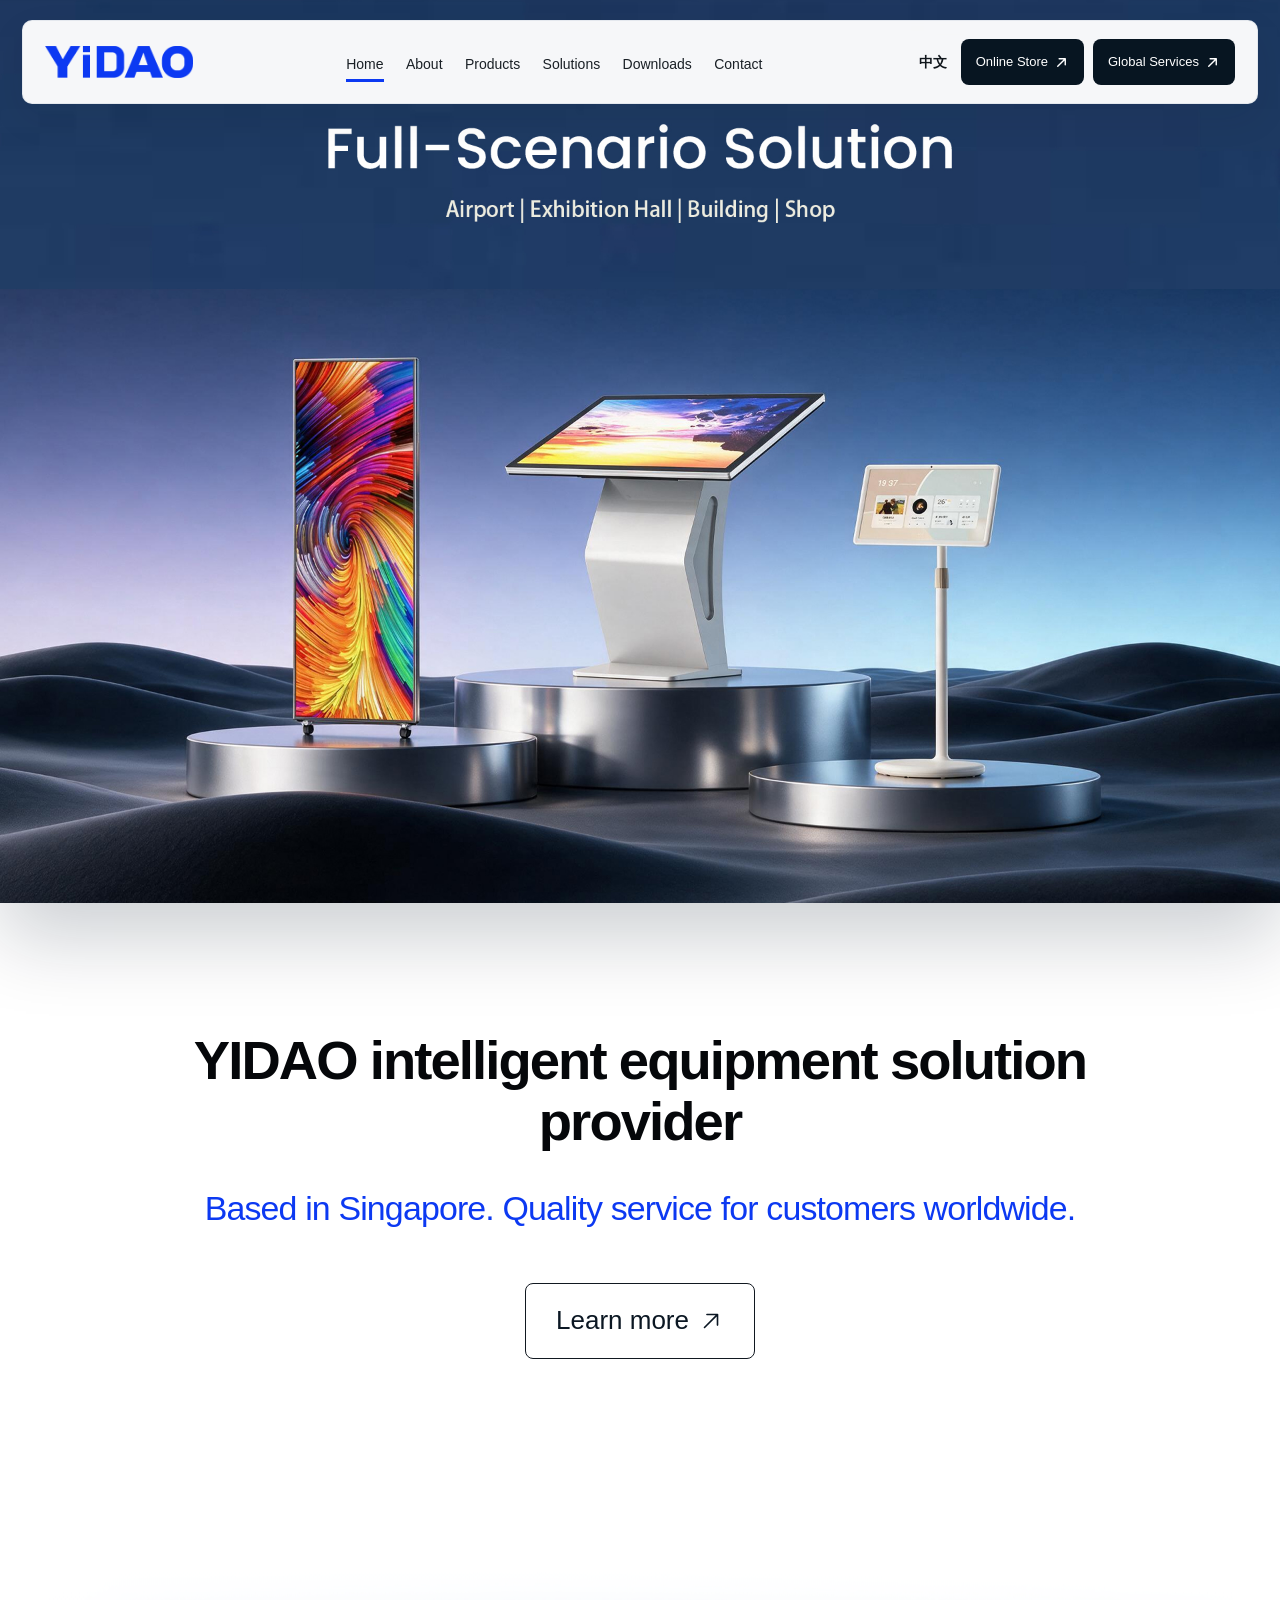
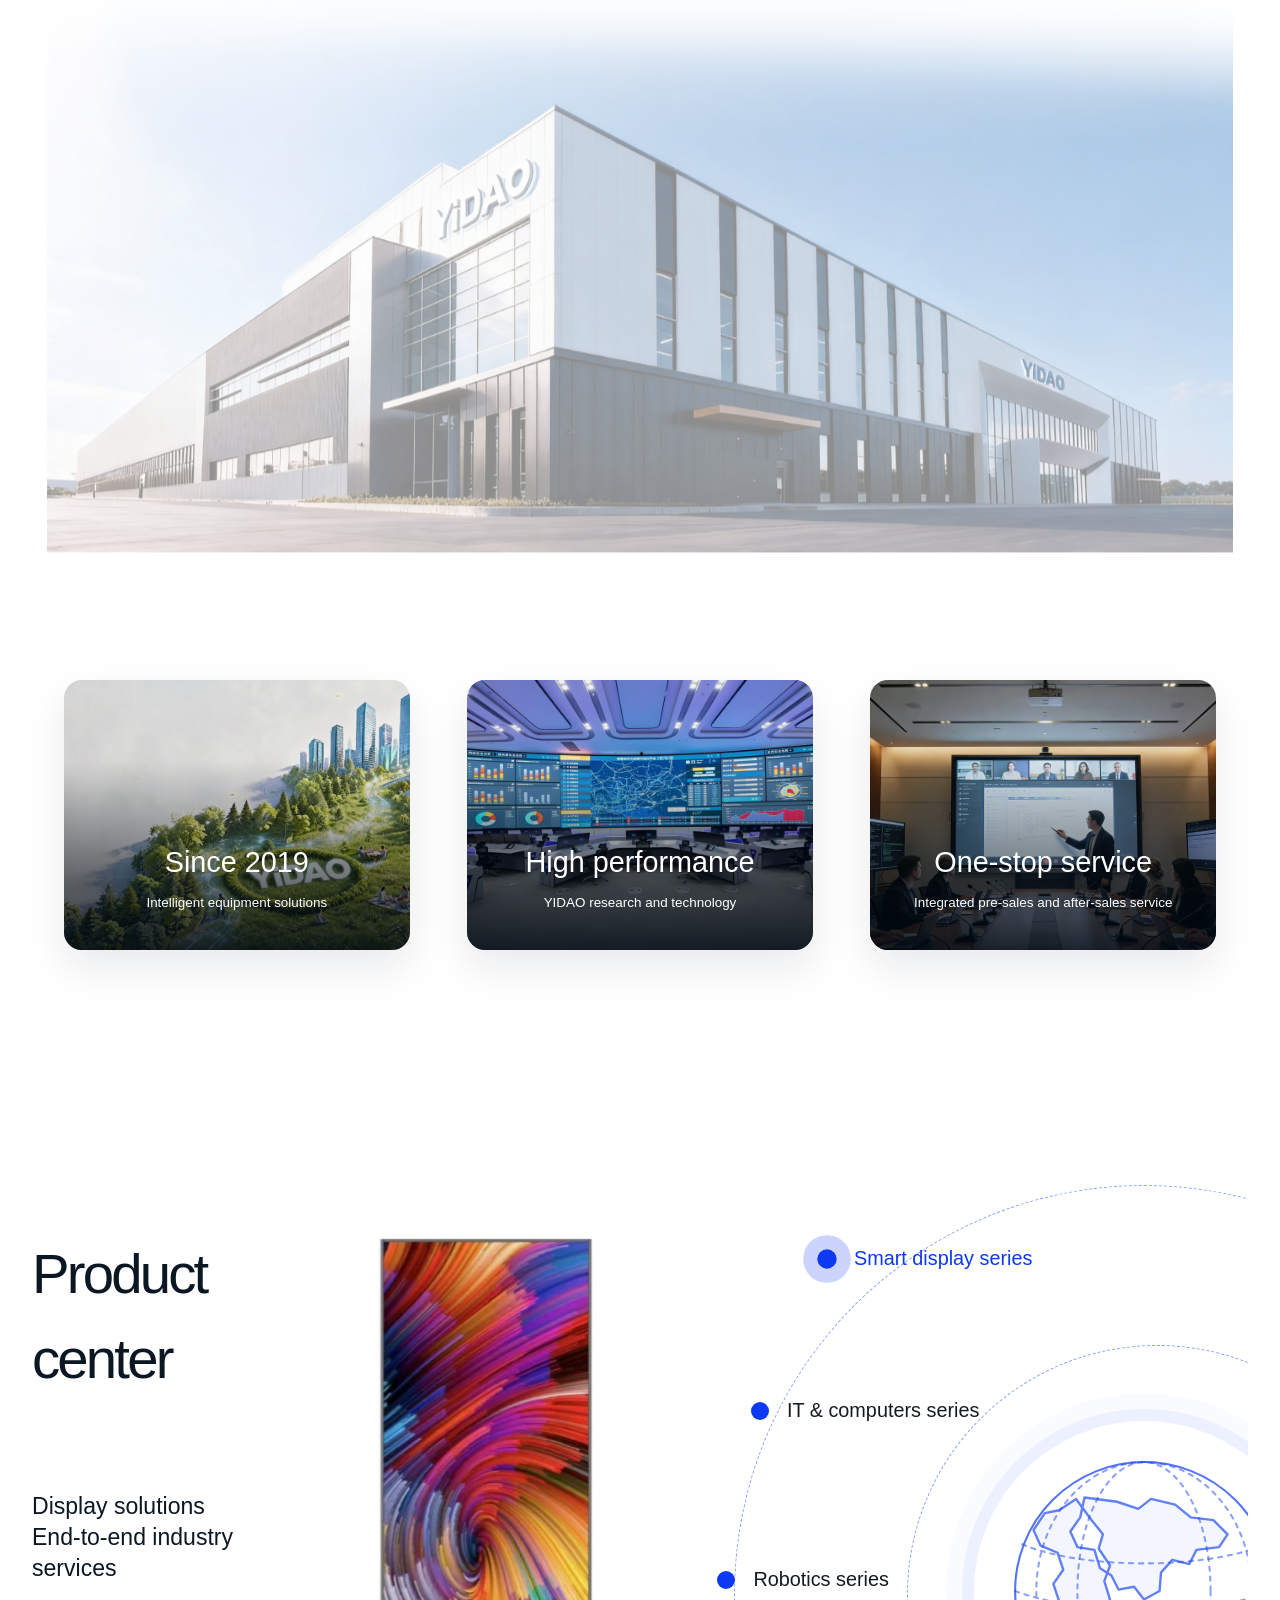
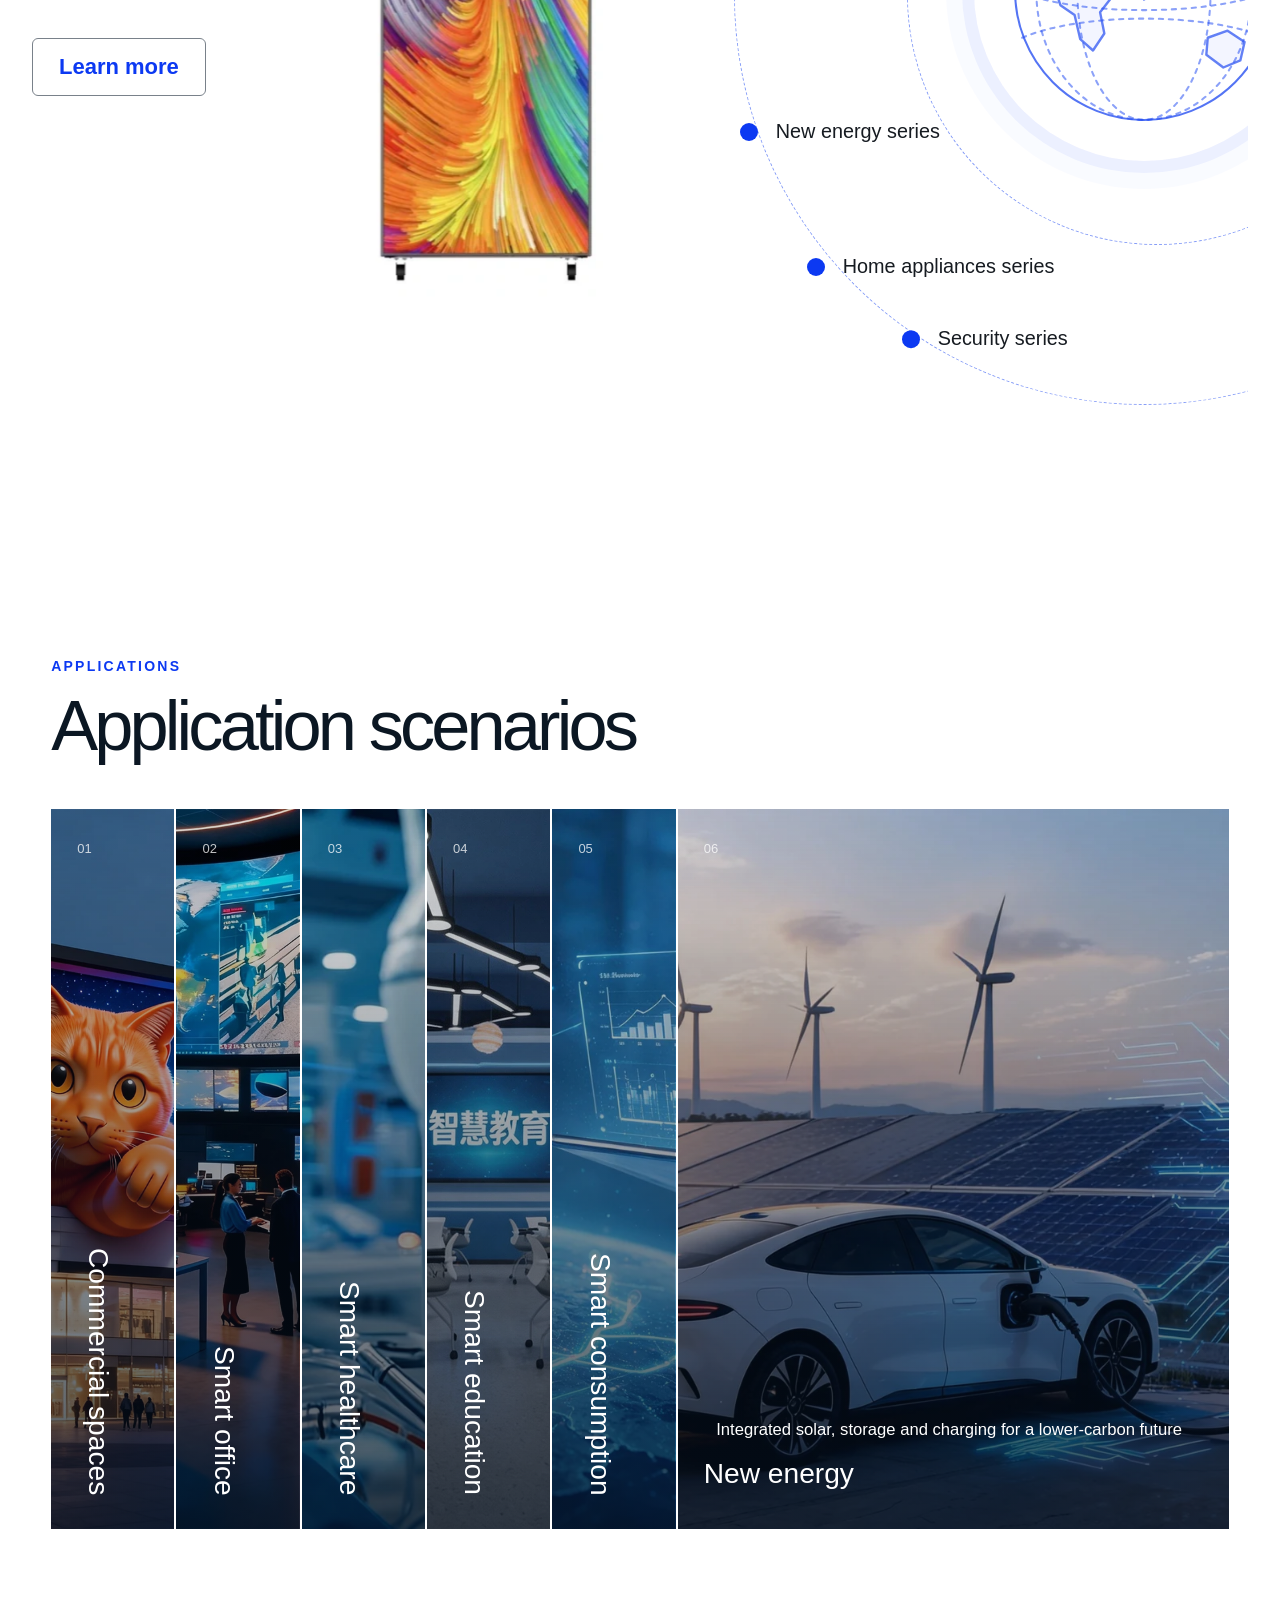
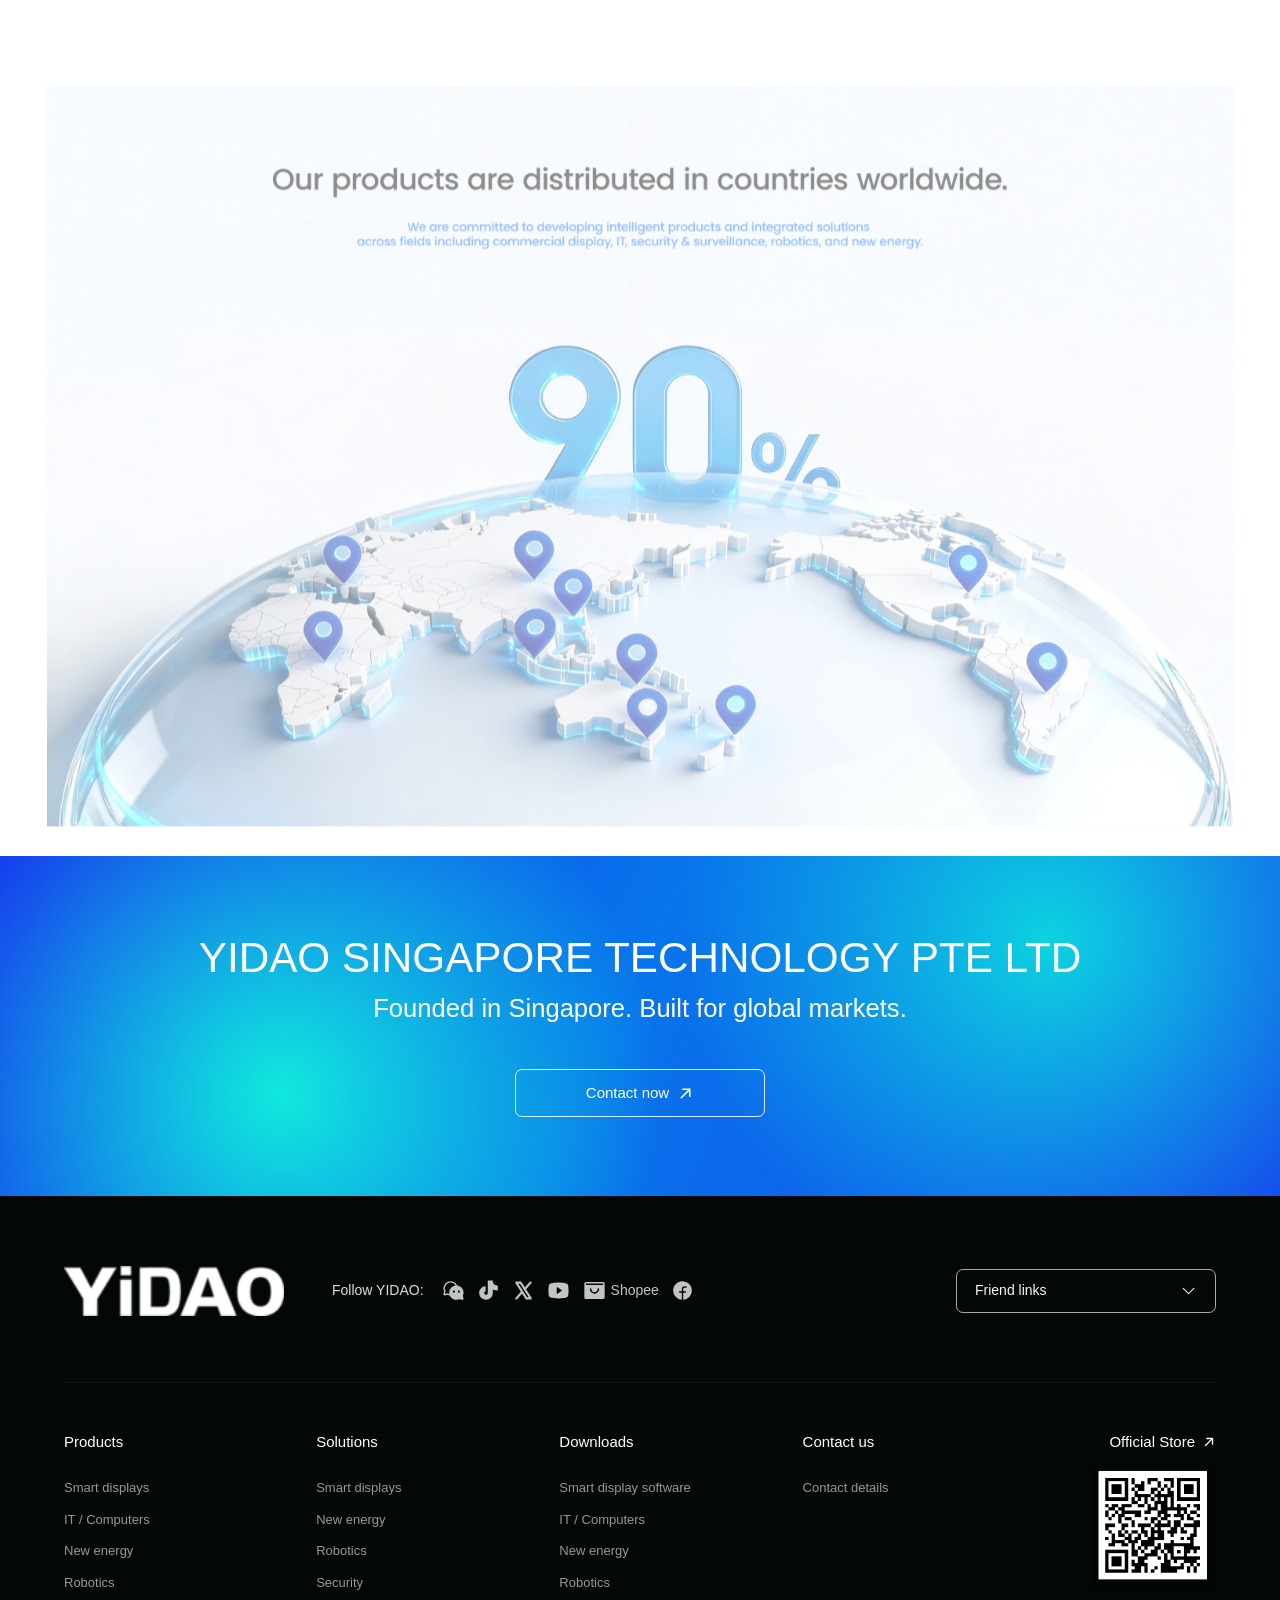
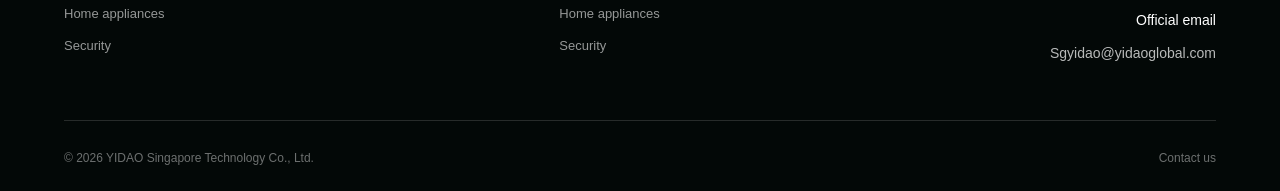
==== commit acf68ba1: "Adjust advertising product image sizing" ====
--- a/index.html
+++ b/index.html
@@ -1,2 +1,2 @@
-<!DOCTYPE html><html lang="en"><head><meta charSet="utf-8"/><meta name="viewport" content="width=device-width, initial-scale=1"/><link rel="preload" as="image" href="/images/logo-blue.png"/><link rel="preload" as="image" href="/images/home/hero-display-1-en.jpg" fetchPriority="high"/><link rel="preload" as="image" href="/images/home/hero-display-2-en.jpg"/><link rel="preload" as="image" href="/images/logo.png"/><link rel="preload" as="image" href="/images/footer-store-qr.png"/><link rel="stylesheet" href="/assets/index-DArGV9n4.css" data-rsc-css-href="/assets/index-DArGV9n4.css" data-precedence="vite-rsc/importer-resources"/><link rel="modulepreload" href="/assets/layout-segment-context-BzJ8cniQ.js" crossorigin=""/><link rel="modulepreload" href="/assets/rolldown-runtime-S-ySWqyJ.js" crossorigin=""/><link rel="modulepreload" href="/assets/index-D1rUtnWG.js" crossorigin=""/><link rel="modulepreload" href="/assets/framework-CXnKph_e.js" crossorigin=""/><link rel="modulepreload" href="/assets/SitePage-CS7vUB39.js" crossorigin=""/><link rel="modulepreload" href="/assets/query-D8Wk3mvj.js" crossorigin=""/><title>YIDAO | Technology Built for a Smarter World</title><meta name="description" content="YIDAO develops commercial display, IT, security, robotics, drone and renewable energy solutions for global markets."/><meta property="og:title" content="YIDAO | Technology Built for a Smarter World"/><meta property="og:description" content="YIDAO develops commercial display, IT, security, robotics, drone and renewable energy solutions for global markets."/><meta property="og:type" content="website"/><meta property="og:image" content="http://localhost:3000/og.png"/><meta property="og:image:width" content="1200"/><meta property="og:image:height" content="630"/><meta property="og:image:alt" content="YIDAO | Technology Built for a Smarter World"/><meta name="twitter:card" content="summary_large_image"/><meta name="twitter:title" content="YIDAO | Technology Built for a Smarter World"/><meta name="twitter:description" content="YIDAO develops commercial display, IT, security, robotics, drone and renewable energy solutions for global markets."/><meta name="twitter:image" content="http://localhost:3000/og.png"/><link rel="shortcut icon" href="/images/favicon.png"/><link rel="icon" href="/images/favicon.png"/><link rel="apple-touch-icon" href="/images/favicon.png"/><script>self.__VINEXT_RSC_PARAMS__={}</script><script>self.__VINEXT_RSC_NAV__={"pathname":"/","searchParams":[]}</script><link rel="modulepreload" href="/assets/index-D1rUtnWG.js" />
-</head><body><main class="site-shell"><header class="site-header"><a href="/" class="brand" aria-label="YIDAO home"><img src="/images/logo-blue.png" alt="YIDAO"/></a><nav class="desktop-nav" aria-label="Main navigation"><a class="active" href="/">Home</a><a href="/about">About</a><div class="nav-product-item"><a class="product-trigger " href="/products">Products</a><section id="product-menu" class="product-menu" aria-label="Product categories"><div class="product-menu-grid"><div class="product-menu-group"><h2>Smart Display</h2><div><a href="/products/smart-display/advertising">Digital signage</a><a href="/products/smart-display/interactive-display">Interactive display</a><a href="/products/smart-display/meeting-display">Education &amp; meeting</a><a href="/products/smart-display/led-display">LED series</a><a href="/products/smart-display/video-wall">Video walls</a><a href="/products/smart-display/commercial-monitor">Commercial display &amp; monitoring</a><a href="/products">Multimedia devices</a></div></div><div class="product-menu-group"><h2>IT &amp; Computers</h2><div><a href="/products?category=it">All-in-one PCs</a><a href="/products?category=it">Tablet PCs</a><a href="/products?category=it">Laptops</a><a href="/products?category=it">Mini PCs</a><a href="/products?category=it">Design workstations</a></div></div><div class="product-menu-group"><h2>New Energy</h2><div><a href="/products?category=new-energy">Solar panels</a><a href="/products?category=new-energy">Inverters</a><a href="/products?category=new-energy">Energy storage</a><a href="/products?category=new-energy">Solar optimizers</a><a href="/products?category=new-energy">Charging systems</a></div></div><div class="product-menu-group"><h2>Robotics</h2><div><a href="/products?category=robotics">Service</a><a href="/products?category=robotics">Industrial</a><a href="/products?category=robotics">Logistics</a><a href="/products?category=robotics">Special-purpose</a><a href="/products?category=robotics">Humanoid robots</a></div></div><div class="product-menu-group"><h2>Security &amp; Surveillance</h2><div><a href="/products?category=security">Cameras</a><a href="/products?category=security">Routers</a><a href="/products?category=security">Recording equipment</a></div></div><div class="product-menu-group"><h2>Home Appliances</h2><div><a href="/products?category=home-appliances">Air conditioners</a><a href="/products?category=home-appliances">Refrigerators</a><a href="/products?category=home-appliances">Washing machines</a><a href="/products?category=home-appliances">Televisions</a></div></div></div></section></div><a href="/solutions">Solutions</a><a href="/downloads">Downloads</a><a href="/contact">Contact</a></nav><div class="header-actions"><button class="language-button" aria-label="Switch language">中文</button><a class="header-link" href="http://www.witdisplay.com/" target="_blank" rel="noreferrer">Online Store<!-- --> <svg xmlns="http://www.w3.org/2000/svg" width="1em" height="1em" fill="currentColor" viewBox="0 0 256 256"><path d="M204,64V168a12,12,0,0,1-24,0V93L72.49,200.49a12,12,0,0,1-17-17L163,76H88a12,12,0,0,1,0-24H192A12,12,0,0,1,204,64Z"></path></svg></a><a class="header-link services-link" href="/contact">Global Services<!-- --> <svg xmlns="http://www.w3.org/2000/svg" width="1em" height="1em" fill="currentColor" viewBox="0 0 256 256"><path d="M204,64V168a12,12,0,0,1-24,0V93L72.49,200.49a12,12,0,0,1-17-17L163,76H88a12,12,0,0,1,0-24H192A12,12,0,0,1,204,64Z"></path></svg></a><button class="menu-button" aria-expanded="false" aria-label="Toggle navigation"><svg xmlns="http://www.w3.org/2000/svg" width="1em" height="1em" fill="currentColor" viewBox="0 0 256 256"><path d="M224,128a8,8,0,0,1-8,8H40a8,8,0,0,1,0-16H216A8,8,0,0,1,224,128ZM40,72H216a8,8,0,0,0,0-16H40a8,8,0,0,0,0,16ZM216,184H40a8,8,0,0,0,0,16H216a8,8,0,0,0,0-16Z"></path></svg></button></div></header><section class="home-v2 page-main" id="top"><div class="home-v2-hero hero-visual"><img class="home-hero-slide home-hero-slide-one" src="/images/home/hero-display-1-en.jpg" alt="YIDAO ultra high definition display" fetchPriority="high"/><img class="home-hero-slide home-hero-slide-two" src="/images/home/hero-display-2-en.jpg" alt="YIDAO full-scenario display solutions"/></div><section class="home-v2-intro reveal"><p>YIDAO intelligent equipment solution provider</p><h1>Based in Singapore. Quality service for customers worldwide.</h1><a class="home-outline-link" href="/about">Learn more<svg xmlns="http://www.w3.org/2000/svg" width="1em" height="1em" fill="currentColor" viewBox="0 0 256 256"><path d="M200,64V168a8,8,0,0,1-16,0V83.31L69.66,197.66a8,8,0,0,1-11.32-11.32L172.69,72H88a8,8,0,0,1,0-16H192A8,8,0,0,1,200,64Z"></path></svg></a></section><figure class="home-v2-factory scale-media"><img src="/images/home/factory.jpg" alt="YIDAO manufacturing facility" loading="lazy"/></figure><section class="home-v2-strengths" aria-label="YIDAO strengths"><article class="home-v2-strength-card reveal"><img src="/images/home/strength-2019.jpg" alt="" loading="lazy"/><div><strong>Since 2019</strong><span>Intelligent equipment solutions</span></div></article><article class="home-v2-strength-card reveal"><img src="/images/home/strength-performance.jpg" alt="" loading="lazy"/><div><strong>High performance</strong><span>YIDAO research and technology</span></div></article><article class="home-v2-strength-card reveal"><img src="/images/home/strength-service.jpg" alt="" loading="lazy"/><div><strong>One-stop service</strong><span>Integrated pre-sales and after-sales service</span></div></article></section><section class="home-v2-products"><div class="home-product-interactive"><div class="home-product-copy reveal"><h2>Product center</h2><p>Display solutions<br/>End-to-end industry services</p><a class="home-product-more" href="/products?category=smart-display">Learn more</a></div><div class="home-product-selected" aria-live="polite"><img src="/images/home/product-smart-display-v2-trim.webp" alt="Smart display" loading="lazy"/></div><div class="home-product-orbit" role="tablist" aria-label="Product categories"><div class="home-orbit-globe" aria-hidden="true"><svg viewBox="0 0 240 240" role="presentation"><circle cx="120" cy="120" r="91"></circle><ellipse cx="120" cy="120" rx="47" ry="91"></ellipse><ellipse cx="120" cy="120" rx="76" ry="91"></ellipse><path d="M34 87c42 18 130 18 172 0M29 120c48 18 134 18 182 0M34 153c42-18 130-18 172 0"></path><path class="home-globe-land" d="M72 55l-12 8-10 2-8 12 5 11 12 5 4 12-7 10 5 15 10 7 4 17 9 8 8-12-3-15 7-9-4-13 4-11-8-12 3-10-8-10zM101 57l15 5 9-7 17 4 11 9 16 2 10 10-6 9-16 2-5 10-12-3-8 9-1 13-11 6-7-9-11 2-5-10-8-5-4-13-12-2-5-11 7-10 3-14zM165 153l14-5 12 8-3 13-12 5-12-9z"></path></svg></div><button type="button" class="active" role="tab" aria-selected="true"><i aria-hidden="true"></i><span>Smart display series</span></button><button type="button" role="tab" aria-selected="false"><i aria-hidden="true"></i><span>IT &amp; computers series</span></button><button type="button" role="tab" aria-selected="false"><i aria-hidden="true"></i><span>Robotics series</span></button><button type="button" role="tab" aria-selected="false"><i aria-hidden="true"></i><span>New energy series</span></button><button type="button" role="tab" aria-selected="false"><i aria-hidden="true"></i><span>Home appliances series</span></button><button type="button" role="tab" aria-selected="false"><i aria-hidden="true"></i><span>Security series</span></button></div></div></section><section class="home-v2-scenes"><div class="home-v2-heading reveal"><p>APPLICATIONS</p><h2>Application scenarios</h2></div><div class="home-scene-accordion"><button type="button" class="home-scene-panel " style="background-image:linear-gradient(180deg, rgba(4,15,30,.12), rgba(4,15,30,.72)), url(/images/products/scenes/business-space.webp?v=2)"><span>01</span><strong>Commercial spaces</strong></button><button type="button" class="home-scene-panel " style="background-image:linear-gradient(180deg, rgba(4,15,30,.12), rgba(4,15,30,.72)), url(/images/products/scenes/smart-office.webp?v=2)"><span>02</span><strong>Smart office</strong></button><button type="button" class="home-scene-panel " style="background-image:linear-gradient(180deg, rgba(4,15,30,.12), rgba(4,15,30,.72)), url(/images/products/scenes/smart-healthcare.webp)"><span>03</span><strong>Smart healthcare</strong></button><button type="button" class="home-scene-panel " style="background-image:linear-gradient(180deg, rgba(4,15,30,.12), rgba(4,15,30,.72)), url(/images/products/scenes/smart-education.webp?v=2)"><span>04</span><strong>Smart education</strong></button><button type="button" class="home-scene-panel " style="background-image:linear-gradient(180deg, rgba(4,15,30,.12), rgba(4,15,30,.72)), url(/images/products/scenes/smart-consumption.webp)"><span>05</span><strong>Smart consumption</strong></button><button type="button" class="home-scene-panel active" style="background-image:linear-gradient(180deg, rgba(4,15,30,.12), rgba(4,15,30,.72)), url(/images/products/scenes/new-energy.webp)"><span>06</span><strong>New energy</strong><em>Integrated solar, storage and charging for a lower-carbon future</em></button></div></section><figure class="home-v2-global scale-media"><img src="/images/home/global-network-en.jpg" alt="YIDAO global distribution network" loading="lazy"/></figure><div class="contact-consult-banner home-v2-cta"><div class="reveal"><h2>YIDAO SINGAPORE TECHNOLOGY PTE LTD</h2><p>Founded in Singapore. Built for global markets.</p><a href="/contact">Contact now<svg xmlns="http://www.w3.org/2000/svg" width="1em" height="1em" fill="currentColor" viewBox="0 0 256 256"><path d="M204,64V168a12,12,0,0,1-24,0V93L72.49,200.49a12,12,0,0,1-17-17L163,76H88a12,12,0,0,1,0-24H192A12,12,0,0,1,204,64Z"></path></svg></a></div></div></section><footer class="site-footer" id="site-footer"><div class="footer-top"><a href="/" class="footer-brand" aria-label="YIDAO home"><img src="/images/logo.png" alt="YIDAO"/></a><div class="footer-follow"><span>Follow YIDAO:</span><div class="footer-socials" aria-label="YIDAO social platforms"><span title="WeChat"><svg xmlns="http://www.w3.org/2000/svg" width="1em" height="1em" fill="currentColor" viewBox="0 0 256 256"><path d="M232.07,186.76A80,80,0,0,0,169.58,72.59,80,80,0,1,0,23.93,138.76l-7.27,24.71a16,16,0,0,0,19.87,19.87l24.71-7.27a79,79,0,0,0,25.19,7.35,80,80,0,0,0,108.33,40.65l24.71,7.27a16,16,0,0,0,19.87-19.87ZM132,152a12,12,0,1,1,12-12A12,12,0,0,1,132,152Zm-52,0a80.32,80.32,0,0,0,1.3,14.3,63.45,63.45,0,0,1-15.49-5.85,8,8,0,0,0-6-.63L32,168l8.17-27.76a8,8,0,0,0-.63-6A64,64,0,0,1,151.68,72.43,80.12,80.12,0,0,0,80,152Zm108,0a12,12,0,1,1,12-12A12,12,0,0,1,188,152Z"></path></svg></span><span title="TikTok"><svg xmlns="http://www.w3.org/2000/svg" width="1em" height="1em" fill="currentColor" viewBox="0 0 256 256"><path d="M232,80v40a8,8,0,0,1-8,8,103.25,103.25,0,0,1-48-11.71V156a76,76,0,0,1-152,0c0-36.9,26.91-69.52,62.6-75.88A8,8,0,0,1,96,88v42.69a8,8,0,0,1-4.57,7.23A20,20,0,1,0,120,156V24a8,8,0,0,1,8-8h40a8,8,0,0,1,8,8,48.05,48.05,0,0,0,48,48A8,8,0,0,1,232,80Z"></path></svg></span><span title="X"><svg xmlns="http://www.w3.org/2000/svg" width="1em" height="1em" fill="currentColor" viewBox="0 0 256 256"><path d="M218.12,209.56l-61-95.8,59.72-65.69a12,12,0,0,0-17.76-16.14L143.81,92.77,106.12,33.56A12,12,0,0,0,96,28H48A12,12,0,0,0,37.88,46.44l61,95.8L39.12,207.93a12,12,0,1,0,17.76,16.14l55.31-60.84,37.69,59.21A12,12,0,0,0,160,228h48a12,12,0,0,0,10.12-18.44ZM166.59,204,69.86,52H89.41l96.73,152Z"></path></svg></span><span title="YouTube"><svg xmlns="http://www.w3.org/2000/svg" width="1em" height="1em" fill="currentColor" viewBox="0 0 256 256"><path d="M234.33,69.52a24,24,0,0,0-14.49-16.4C185.56,39.88,131,40,128,40s-57.56-.12-91.84,13.12a24,24,0,0,0-14.49,16.4C19.08,79.5,16,97.74,16,128s3.08,48.5,5.67,58.48a24,24,0,0,0,14.49,16.41C69,215.56,120.4,216,127.34,216h1.32c6.94,0,58.37-.44,91.18-13.11a24,24,0,0,0,14.49-16.41c2.59-10,5.67-28.22,5.67-58.48S236.92,79.5,234.33,69.52Zm-73.74,65-40,28A8,8,0,0,1,108,156V100a8,8,0,0,1,12.59-6.55l40,28a8,8,0,0,1,0,13.1Z"></path></svg></span><span class="shopee-mark" title="Shopee"><svg xmlns="http://www.w3.org/2000/svg" width="1em" height="1em" fill="currentColor" viewBox="0 0 256 256"><path d="M216,40H40A16,16,0,0,0,24,56V200a16,16,0,0,0,16,16H216a16,16,0,0,0,16-16V56A16,16,0,0,0,216,40ZM128,160a48.05,48.05,0,0,1-48-48,8,8,0,0,1,16,0,32,32,0,0,0,64,0,8,8,0,0,1,16,0A48.05,48.05,0,0,1,128,160ZM40,72V56H216V72Z"></path></svg><em>Shopee</em></span><span title="Facebook"><svg xmlns="http://www.w3.org/2000/svg" width="1em" height="1em" fill="currentColor" viewBox="0 0 256 256"><path d="M232,128a104.16,104.16,0,0,1-91.55,103.26,4,4,0,0,1-4.45-4V152h24a8,8,0,0,0,8-8.53,8.17,8.17,0,0,0-8.25-7.47H136V112a16,16,0,0,1,16-16h16a8,8,0,0,0,8-8.53A8.17,8.17,0,0,0,167.73,80H152a32,32,0,0,0-32,32v24H96a8,8,0,0,0-8,8.53A8.17,8.17,0,0,0,96.27,152H120v75.28a4,4,0,0,1-4.44,4A104.15,104.15,0,0,1,24.07,124.09c2-54,45.74-97.9,99.78-100A104.12,104.12,0,0,1,232,128Z"></path></svg></span></div></div><details class="footer-friend-links"><summary>Friend links<svg xmlns="http://www.w3.org/2000/svg" width="1em" height="1em" fill="currentColor" viewBox="0 0 256 256"><path d="M213.66,101.66l-80,80a8,8,0,0,1-11.32,0l-80-80A8,8,0,0,1,53.66,90.34L128,164.69l74.34-74.35a8,8,0,0,1,11.32,11.32Z"></path></svg></summary><div><a href="http://www.witdisplay.com/" target="_blank" rel="noreferrer">Official Store</a><a href="/contact">Global Services</a></div></details></div><div class="footer-links"><div><strong>Products</strong><a href="/products">Smart displays</a><a href="/products">IT / <!-- -->Computers</a><a href="/products">New energy</a><a href="/products">Robotics</a><a href="/products">Home appliances</a><a href="/products">Security</a></div><div><strong>Solutions</strong><a href="/solutions">Smart displays</a><a href="/solutions">New energy</a><a href="/solutions">Robotics</a><a href="/solutions">Security</a></div><div><strong>Downloads</strong><a href="/downloads">Smart display software</a><a href="/downloads">IT / <!-- -->Computers</a><a href="/downloads">New energy</a><a href="/downloads">Robotics</a><a href="/downloads">Home appliances</a><a href="/downloads">Security</a></div><div><strong>Contact us</strong><a href="/contact">Contact details</a></div><div class="footer-shop"><a href="http://www.witdisplay.com/" target="_blank" rel="noreferrer">Official Store<!-- --> <svg xmlns="http://www.w3.org/2000/svg" width="1em" height="1em" fill="currentColor" viewBox="0 0 256 256"><path d="M204,64V168a12,12,0,0,1-24,0V93L72.49,200.49a12,12,0,0,1-17-17L163,76H88a12,12,0,0,1,0-24H192A12,12,0,0,1,204,64Z"></path></svg></a><img src="/images/footer-store-qr.png" alt="Official store QR code"/><span>Official email</span><a href="mailto:Sgyidao@yidaoglobal.com">Sgyidao@yidaoglobal.com</a></div></div><div class="footer-bottom"><span>© <!-- -->2026<!-- --> YIDAO Singapore Technology Co., Ltd.</span><a href="/contact">Contact us</a></div></footer></main><script id="_R_">import("/assets/index-D1rUtnWG.js")</script></body></html><script>self.__VINEXT_RSC_CHUNKS__=self.__VINEXT_RSC_CHUNKS__||[];self.__VINEXT_RSC_CHUNKS__.push("2:I[\"8c0f216c4604\",[],\"Children\",1]\n3:I[\"15c18cfaeeff\",[],\"LayoutSegmentProvider\",1]\n4:I[\"8c0f216c4604\",[],\"Slot\",1]\n5:I[\"593f344dc510\",[],\"RedirectBoundary\",1]\n:HL[\"/assets/index-DArGV9n4.css\",\"style\"]\n")</script><script>self.__VINEXT_RSC_CHUNKS__=self.__VINEXT_RSC_CHUNKS__||[];self.__VINEXT_RSC_CHUNKS__.push("0:{\"__route\":\"route:/\",\"__interceptionContext\":null,\"__layoutIds\":[\"layout:/\"],\"__rootLayout\":\"/\",\"page:/\":\"$L1\",\"layout:/\":[[[[\"$\",\"link\",\"css:/assets/index-DArGV9n4.css\",{\"rel\":\"stylesheet\",\"precedence\":\"vite-rsc/importer-resources\",\"href\":\"/assets/index-DArGV9n4.css\",\"data-rsc-css-href\":\"/assets/index-DArGV9n4.css\"}],\"$undefined\"],[\"$\",\"html\",null,{\"lang\":\"en\",\"children\":[\"$\",\"body\",null,{\"children\":[\"$\",\"$L2\",null,{}]}]}]],null],\"route:/\":[[[\"$\",\"meta\",null,{\"charSet\":\"utf-8\"}],[[\"$\",\"title\",\"0\",{\"children\":\"YIDAO | Technology Built for a Smarter World\"}],[\"$\",\"meta\",\"1\",{\"name\":\"description\",\"content\":\"YIDAO develops commercial display, IT, security, robotics, drone and renewable energy solutions for global markets.\"}],[\"$\",\"meta\",\"2\",{\"property\":\"og:title\",\"content\":\"YIDAO | Technology Built for a Smarter World\"}],[\"$\",\"meta\",\"3\",{\"property\":\"og:description\",\"content\":\"YIDAO develops commercial display, IT, security, robotics, drone and renewable energy solutions for global markets.\"}],[\"$\",\"meta\",\"4\",{\"property\":\"og:type\",\"content\":\"website\"}],[\"$\",\"meta\",\"5\",{\"property\":\"og:image\",\"content\":\"http://localhost:3000/og.png\"}],[\"$\",\"meta\",\"6\",{\"property\":\"og:image:width\",\"content\":\"1200\"}],[\"$\",\"meta\",\"7\",{\"property\":\"og:image:height\",\"content\":\"630\"}],[\"$\",\"meta\",\"8\",{\"property\":\"og:image:alt\",\"content\":\"YIDAO | Technology Built for a Smarter World\"}],[\"$\",\"meta\",\"9\",{\"name\":\"twitter:card\",\"content\":\"summary_large_image\"}],[\"$\",\"meta\",\"10\",{\"name\":\"twitter:title\",\"content\":\"YIDAO | Technology Built for a Smarter World\"}],[\"$\",\"meta\",\"11\",{\"name\":\"twitter:description\",\"content\":\"YIDAO develops commercial display, IT, security, robotics, drone and renewable energy solutions for global markets.\"}],[\"$\",\"meta\",\"12\",{\"name\":\"twitter:image\",\"content\":\"http://localhost:3000/og.png\"}],[\"$\",\"link\",\"13\",{\"rel\":\"shortcut icon\",\"href\":\"/images/favicon.png\"}],[\"$\",\"link\",\"14\",{\"rel\":\"icon\",\"href\":\"/images/favicon.png\"}],[\"$\",\"link\",\"15\",{\"rel\":\"apple-touch-icon\",\"href\":\"/images/favicon.png\"}]],[[\"$\",\"meta\",\"0\",{\"name\":\"viewport\",\"content\":\"width=device-width, initial-scale=1\"}]]],[\"$\",\"$L3\",null,{\"segmentMap\":{\"children\":[]},\"children\":[\"$\",\"$L4\",null,{\"id\":\"layout:/\",\"parallelSlots\":\"$undefined\",\"children\":[\"$\",\"$L5\",null,{\"children\":[\"$\",\"$L3\",null,{\"segmentMap\":{\"children\":[]},\"children\":[\"$\",\"$L4\",null,{\"id\":\"page:/\"}]}]}]}]}]],\"__layoutFlags\":{\"layout:/\":\"s\"},\"__artifactCompatibility\":{\"schemaVersion\":1,\"graphVersion\":\"app-route-graph:4uhn5s1wvoptc\",\"deploymentVersion\":\"8dcb8675-9b02-4c44-916b-e560b791d8fb\",\"appElementsSchemaVersion\":1,\"rscPayloadSchemaVersion\":1,\"rootBoundaryId\":\"/\",\"renderEpoch\":null}}\n")</script><script>self.__VINEXT_RSC_CHUNKS__=self.__VINEXT_RSC_CHUNKS__||[];self.__VINEXT_RSC_CHUNKS__.push("6:I[\"a4d926745d1f\",[],\"default\",1]\n1:[\"$\",\"$L6\",null,{\"page\":\"home\"}]\n")</script><script>self.__VINEXT_RSC_DONE__=true</script>+<!DOCTYPE html><html lang="en"><head><meta charSet="utf-8"/><meta name="viewport" content="width=device-width, initial-scale=1"/><link rel="preload" as="image" href="/images/logo-blue.png"/><link rel="preload" as="image" href="/images/home/hero-display-1-en.jpg" fetchPriority="high"/><link rel="preload" as="image" href="/images/home/hero-display-2-en.jpg"/><link rel="preload" as="image" href="/images/logo.png"/><link rel="preload" as="image" href="/images/footer-store-qr.png"/><link rel="stylesheet" href="/assets/index-C86hhT9v.css" data-rsc-css-href="/assets/index-C86hhT9v.css" data-precedence="vite-rsc/importer-resources"/><link rel="modulepreload" href="/assets/layout-segment-context-CiPny1Gc.js" crossorigin=""/><link rel="modulepreload" href="/assets/rolldown-runtime-S-ySWqyJ.js" crossorigin=""/><link rel="modulepreload" href="/assets/index-BY0QyY2t.js" crossorigin=""/><link rel="modulepreload" href="/assets/framework-CXnKph_e.js" crossorigin=""/><link rel="modulepreload" href="/assets/SitePage-BdDlaPBC.js" crossorigin=""/><link rel="modulepreload" href="/assets/query-D8Wk3mvj.js" crossorigin=""/><title>YIDAO | Technology Built for a Smarter World</title><meta name="description" content="YIDAO develops commercial display, IT, security, robotics, drone and renewable energy solutions for global markets."/><meta property="og:title" content="YIDAO | Technology Built for a Smarter World"/><meta property="og:description" content="YIDAO develops commercial display, IT, security, robotics, drone and renewable energy solutions for global markets."/><meta property="og:type" content="website"/><meta property="og:image" content="http://localhost:3000/og.png"/><meta property="og:image:width" content="1200"/><meta property="og:image:height" content="630"/><meta property="og:image:alt" content="YIDAO | Technology Built for a Smarter World"/><meta name="twitter:card" content="summary_large_image"/><meta name="twitter:title" content="YIDAO | Technology Built for a Smarter World"/><meta name="twitter:description" content="YIDAO develops commercial display, IT, security, robotics, drone and renewable energy solutions for global markets."/><meta name="twitter:image" content="http://localhost:3000/og.png"/><link rel="shortcut icon" href="/images/favicon.png"/><link rel="icon" href="/images/favicon.png"/><link rel="apple-touch-icon" href="/images/favicon.png"/><script>self.__VINEXT_RSC_PARAMS__={}</script><script>self.__VINEXT_RSC_NAV__={"pathname":"/","searchParams":[]}</script><link rel="modulepreload" href="/assets/index-BY0QyY2t.js" />
+</head><body><main class="site-shell"><header class="site-header"><a href="/" class="brand" aria-label="YIDAO home"><img src="/images/logo-blue.png" alt="YIDAO"/></a><nav class="desktop-nav" aria-label="Main navigation"><a class="active" href="/">Home</a><a href="/about">About</a><div class="nav-product-item"><a class="product-trigger " href="/products">Products</a><section id="product-menu" class="product-menu" aria-label="Product categories"><div class="product-menu-grid"><div class="product-menu-group"><h2>Smart Display</h2><div><a href="/products/smart-display/advertising">Digital signage</a><a href="/products/smart-display/interactive-display">Interactive display</a><a href="/products/smart-display/meeting-display">Education &amp; meeting</a><a href="/products/smart-display/led-display">LED series</a><a href="/products/smart-display/video-wall">Video walls</a><a href="/products/smart-display/commercial-monitor">Commercial display &amp; monitoring</a><a href="/products">Multimedia devices</a></div></div><div class="product-menu-group"><h2>IT &amp; Computers</h2><div><a href="/products?category=it">All-in-one PCs</a><a href="/products?category=it">Tablet PCs</a><a href="/products?category=it">Laptops</a><a href="/products?category=it">Mini PCs</a><a href="/products?category=it">Design workstations</a></div></div><div class="product-menu-group"><h2>New Energy</h2><div><a href="/products?category=new-energy">Solar panels</a><a href="/products?category=new-energy">Inverters</a><a href="/products?category=new-energy">Energy storage</a><a href="/products?category=new-energy">Solar optimizers</a><a href="/products?category=new-energy">Charging systems</a></div></div><div class="product-menu-group"><h2>Robotics</h2><div><a href="/products?category=robotics">Service</a><a href="/products?category=robotics">Industrial</a><a href="/products?category=robotics">Logistics</a><a href="/products?category=robotics">Special-purpose</a><a href="/products?category=robotics">Humanoid robots</a></div></div><div class="product-menu-group"><h2>Security &amp; Surveillance</h2><div><a href="/products?category=security">Cameras</a><a href="/products?category=security">Routers</a><a href="/products?category=security">Recording equipment</a></div></div><div class="product-menu-group"><h2>Home Appliances</h2><div><a href="/products?category=home-appliances">Air conditioners</a><a href="/products?category=home-appliances">Refrigerators</a><a href="/products?category=home-appliances">Washing machines</a><a href="/products?category=home-appliances">Televisions</a></div></div></div></section></div><a href="/solutions">Solutions</a><a href="/downloads">Downloads</a><a href="/contact">Contact</a></nav><div class="header-actions"><button class="language-button" aria-label="Switch language">中文</button><a class="header-link" href="http://www.witdisplay.com/" target="_blank" rel="noreferrer">Online Store<!-- --> <svg xmlns="http://www.w3.org/2000/svg" width="1em" height="1em" fill="currentColor" viewBox="0 0 256 256"><path d="M204,64V168a12,12,0,0,1-24,0V93L72.49,200.49a12,12,0,0,1-17-17L163,76H88a12,12,0,0,1,0-24H192A12,12,0,0,1,204,64Z"></path></svg></a><a class="header-link services-link" href="/contact">Global Services<!-- --> <svg xmlns="http://www.w3.org/2000/svg" width="1em" height="1em" fill="currentColor" viewBox="0 0 256 256"><path d="M204,64V168a12,12,0,0,1-24,0V93L72.49,200.49a12,12,0,0,1-17-17L163,76H88a12,12,0,0,1,0-24H192A12,12,0,0,1,204,64Z"></path></svg></a><button class="menu-button" aria-expanded="false" aria-label="Toggle navigation"><svg xmlns="http://www.w3.org/2000/svg" width="1em" height="1em" fill="currentColor" viewBox="0 0 256 256"><path d="M224,128a8,8,0,0,1-8,8H40a8,8,0,0,1,0-16H216A8,8,0,0,1,224,128ZM40,72H216a8,8,0,0,0,0-16H40a8,8,0,0,0,0,16ZM216,184H40a8,8,0,0,0,0,16H216a8,8,0,0,0,0-16Z"></path></svg></button></div></header><section class="home-v2 page-main" id="top"><div class="home-v2-hero hero-visual"><img class="home-hero-slide home-hero-slide-one" src="/images/home/hero-display-1-en.jpg" alt="YIDAO ultra high definition display" fetchPriority="high"/><img class="home-hero-slide home-hero-slide-two" src="/images/home/hero-display-2-en.jpg" alt="YIDAO full-scenario display solutions"/></div><section class="home-v2-intro reveal"><p>YIDAO intelligent equipment solution provider</p><h1>Based in Singapore. Quality service for customers worldwide.</h1><a class="home-outline-link" href="/about">Learn more<svg xmlns="http://www.w3.org/2000/svg" width="1em" height="1em" fill="currentColor" viewBox="0 0 256 256"><path d="M200,64V168a8,8,0,0,1-16,0V83.31L69.66,197.66a8,8,0,0,1-11.32-11.32L172.69,72H88a8,8,0,0,1,0-16H192A8,8,0,0,1,200,64Z"></path></svg></a></section><figure class="home-v2-factory scale-media"><img src="/images/home/factory.jpg" alt="YIDAO manufacturing facility" loading="lazy"/></figure><section class="home-v2-strengths" aria-label="YIDAO strengths"><article class="home-v2-strength-card reveal"><img src="/images/home/strength-2019.jpg" alt="" loading="lazy"/><div><strong>Since 2019</strong><span>Intelligent equipment solutions</span></div></article><article class="home-v2-strength-card reveal"><img src="/images/home/strength-performance.jpg" alt="" loading="lazy"/><div><strong>High performance</strong><span>YIDAO research and technology</span></div></article><article class="home-v2-strength-card reveal"><img src="/images/home/strength-service.jpg" alt="" loading="lazy"/><div><strong>One-stop service</strong><span>Integrated pre-sales and after-sales service</span></div></article></section><section class="home-v2-products"><div class="home-product-interactive"><div class="home-product-copy reveal"><h2>Product center</h2><p>Display solutions<br/>End-to-end industry services</p><a class="home-product-more" href="/products?category=smart-display">Learn more</a></div><div class="home-product-selected" aria-live="polite"><img src="/images/home/product-smart-display-v2-trim.webp" alt="Smart display" loading="lazy"/></div><div class="home-product-orbit" role="tablist" aria-label="Product categories"><div class="home-orbit-globe" aria-hidden="true"><svg viewBox="0 0 240 240" role="presentation"><circle cx="120" cy="120" r="91"></circle><ellipse cx="120" cy="120" rx="47" ry="91"></ellipse><ellipse cx="120" cy="120" rx="76" ry="91"></ellipse><path d="M34 87c42 18 130 18 172 0M29 120c48 18 134 18 182 0M34 153c42-18 130-18 172 0"></path><path class="home-globe-land" d="M72 55l-12 8-10 2-8 12 5 11 12 5 4 12-7 10 5 15 10 7 4 17 9 8 8-12-3-15 7-9-4-13 4-11-8-12 3-10-8-10zM101 57l15 5 9-7 17 4 11 9 16 2 10 10-6 9-16 2-5 10-12-3-8 9-1 13-11 6-7-9-11 2-5-10-8-5-4-13-12-2-5-11 7-10 3-14zM165 153l14-5 12 8-3 13-12 5-12-9z"></path></svg></div><button type="button" class="active" role="tab" aria-selected="true"><i aria-hidden="true"></i><span>Smart display series</span></button><button type="button" role="tab" aria-selected="false"><i aria-hidden="true"></i><span>IT &amp; computers series</span></button><button type="button" role="tab" aria-selected="false"><i aria-hidden="true"></i><span>Robotics series</span></button><button type="button" role="tab" aria-selected="false"><i aria-hidden="true"></i><span>New energy series</span></button><button type="button" role="tab" aria-selected="false"><i aria-hidden="true"></i><span>Home appliances series</span></button><button type="button" role="tab" aria-selected="false"><i aria-hidden="true"></i><span>Security series</span></button></div></div></section><section class="home-v2-scenes"><div class="home-v2-heading reveal"><p>APPLICATIONS</p><h2>Application scenarios</h2></div><div class="home-scene-accordion"><button type="button" class="home-scene-panel " style="background-image:linear-gradient(180deg, rgba(4,15,30,.12), rgba(4,15,30,.72)), url(/images/products/scenes/business-space.webp?v=2)"><span>01</span><strong>Commercial spaces</strong></button><button type="button" class="home-scene-panel " style="background-image:linear-gradient(180deg, rgba(4,15,30,.12), rgba(4,15,30,.72)), url(/images/products/scenes/smart-office.webp?v=2)"><span>02</span><strong>Smart office</strong></button><button type="button" class="home-scene-panel " style="background-image:linear-gradient(180deg, rgba(4,15,30,.12), rgba(4,15,30,.72)), url(/images/products/scenes/smart-healthcare.webp)"><span>03</span><strong>Smart healthcare</strong></button><button type="button" class="home-scene-panel " style="background-image:linear-gradient(180deg, rgba(4,15,30,.12), rgba(4,15,30,.72)), url(/images/products/scenes/smart-education.webp?v=2)"><span>04</span><strong>Smart education</strong></button><button type="button" class="home-scene-panel " style="background-image:linear-gradient(180deg, rgba(4,15,30,.12), rgba(4,15,30,.72)), url(/images/products/scenes/smart-consumption.webp)"><span>05</span><strong>Smart consumption</strong></button><button type="button" class="home-scene-panel active" style="background-image:linear-gradient(180deg, rgba(4,15,30,.12), rgba(4,15,30,.72)), url(/images/products/scenes/new-energy.webp)"><span>06</span><strong>New energy</strong><em>Integrated solar, storage and charging for a lower-carbon future</em></button></div></section><figure class="home-v2-global scale-media"><img src="/images/home/global-network-en.jpg" alt="YIDAO global distribution network" loading="lazy"/></figure><div class="contact-consult-banner home-v2-cta"><div class="reveal"><h2>YIDAO SINGAPORE TECHNOLOGY PTE LTD</h2><p>Founded in Singapore. Built for global markets.</p><a href="/contact">Contact now<svg xmlns="http://www.w3.org/2000/svg" width="1em" height="1em" fill="currentColor" viewBox="0 0 256 256"><path d="M204,64V168a12,12,0,0,1-24,0V93L72.49,200.49a12,12,0,0,1-17-17L163,76H88a12,12,0,0,1,0-24H192A12,12,0,0,1,204,64Z"></path></svg></a></div></div></section><footer class="site-footer" id="site-footer"><div class="footer-top"><a href="/" class="footer-brand" aria-label="YIDAO home"><img src="/images/logo.png" alt="YIDAO"/></a><div class="footer-follow"><span>Follow YIDAO:</span><div class="footer-socials" aria-label="YIDAO social platforms"><span title="WeChat"><svg xmlns="http://www.w3.org/2000/svg" width="1em" height="1em" fill="currentColor" viewBox="0 0 256 256"><path d="M232.07,186.76A80,80,0,0,0,169.58,72.59,80,80,0,1,0,23.93,138.76l-7.27,24.71a16,16,0,0,0,19.87,19.87l24.71-7.27a79,79,0,0,0,25.19,7.35,80,80,0,0,0,108.33,40.65l24.71,7.27a16,16,0,0,0,19.87-19.87ZM132,152a12,12,0,1,1,12-12A12,12,0,0,1,132,152Zm-52,0a80.32,80.32,0,0,0,1.3,14.3,63.45,63.45,0,0,1-15.49-5.85,8,8,0,0,0-6-.63L32,168l8.17-27.76a8,8,0,0,0-.63-6A64,64,0,0,1,151.68,72.43,80.12,80.12,0,0,0,80,152Zm108,0a12,12,0,1,1,12-12A12,12,0,0,1,188,152Z"></path></svg></span><span title="TikTok"><svg xmlns="http://www.w3.org/2000/svg" width="1em" height="1em" fill="currentColor" viewBox="0 0 256 256"><path d="M232,80v40a8,8,0,0,1-8,8,103.25,103.25,0,0,1-48-11.71V156a76,76,0,0,1-152,0c0-36.9,26.91-69.52,62.6-75.88A8,8,0,0,1,96,88v42.69a8,8,0,0,1-4.57,7.23A20,20,0,1,0,120,156V24a8,8,0,0,1,8-8h40a8,8,0,0,1,8,8,48.05,48.05,0,0,0,48,48A8,8,0,0,1,232,80Z"></path></svg></span><span title="X"><svg xmlns="http://www.w3.org/2000/svg" width="1em" height="1em" fill="currentColor" viewBox="0 0 256 256"><path d="M218.12,209.56l-61-95.8,59.72-65.69a12,12,0,0,0-17.76-16.14L143.81,92.77,106.12,33.56A12,12,0,0,0,96,28H48A12,12,0,0,0,37.88,46.44l61,95.8L39.12,207.93a12,12,0,1,0,17.76,16.14l55.31-60.84,37.69,59.21A12,12,0,0,0,160,228h48a12,12,0,0,0,10.12-18.44ZM166.59,204,69.86,52H89.41l96.73,152Z"></path></svg></span><span title="YouTube"><svg xmlns="http://www.w3.org/2000/svg" width="1em" height="1em" fill="currentColor" viewBox="0 0 256 256"><path d="M234.33,69.52a24,24,0,0,0-14.49-16.4C185.56,39.88,131,40,128,40s-57.56-.12-91.84,13.12a24,24,0,0,0-14.49,16.4C19.08,79.5,16,97.74,16,128s3.08,48.5,5.67,58.48a24,24,0,0,0,14.49,16.41C69,215.56,120.4,216,127.34,216h1.32c6.94,0,58.37-.44,91.18-13.11a24,24,0,0,0,14.49-16.41c2.59-10,5.67-28.22,5.67-58.48S236.92,79.5,234.33,69.52Zm-73.74,65-40,28A8,8,0,0,1,108,156V100a8,8,0,0,1,12.59-6.55l40,28a8,8,0,0,1,0,13.1Z"></path></svg></span><span class="shopee-mark" title="Shopee"><svg xmlns="http://www.w3.org/2000/svg" width="1em" height="1em" fill="currentColor" viewBox="0 0 256 256"><path d="M216,40H40A16,16,0,0,0,24,56V200a16,16,0,0,0,16,16H216a16,16,0,0,0,16-16V56A16,16,0,0,0,216,40ZM128,160a48.05,48.05,0,0,1-48-48,8,8,0,0,1,16,0,32,32,0,0,0,64,0,8,8,0,0,1,16,0A48.05,48.05,0,0,1,128,160ZM40,72V56H216V72Z"></path></svg><em>Shopee</em></span><span title="Facebook"><svg xmlns="http://www.w3.org/2000/svg" width="1em" height="1em" fill="currentColor" viewBox="0 0 256 256"><path d="M232,128a104.16,104.16,0,0,1-91.55,103.26,4,4,0,0,1-4.45-4V152h24a8,8,0,0,0,8-8.53,8.17,8.17,0,0,0-8.25-7.47H136V112a16,16,0,0,1,16-16h16a8,8,0,0,0,8-8.53A8.17,8.17,0,0,0,167.73,80H152a32,32,0,0,0-32,32v24H96a8,8,0,0,0-8,8.53A8.17,8.17,0,0,0,96.27,152H120v75.28a4,4,0,0,1-4.44,4A104.15,104.15,0,0,1,24.07,124.09c2-54,45.74-97.9,99.78-100A104.12,104.12,0,0,1,232,128Z"></path></svg></span></div></div><details class="footer-friend-links"><summary>Friend links<svg xmlns="http://www.w3.org/2000/svg" width="1em" height="1em" fill="currentColor" viewBox="0 0 256 256"><path d="M213.66,101.66l-80,80a8,8,0,0,1-11.32,0l-80-80A8,8,0,0,1,53.66,90.34L128,164.69l74.34-74.35a8,8,0,0,1,11.32,11.32Z"></path></svg></summary><div><a href="http://www.witdisplay.com/" target="_blank" rel="noreferrer">Official Store</a><a href="/contact">Global Services</a></div></details></div><div class="footer-links"><div><strong>Products</strong><a href="/products">Smart displays</a><a href="/products">IT / <!-- -->Computers</a><a href="/products">New energy</a><a href="/products">Robotics</a><a href="/products">Home appliances</a><a href="/products">Security</a></div><div><strong>Solutions</strong><a href="/solutions">Smart displays</a><a href="/solutions">New energy</a><a href="/solutions">Robotics</a><a href="/solutions">Security</a></div><div><strong>Downloads</strong><a href="/downloads">Smart display software</a><a href="/downloads">IT / <!-- -->Computers</a><a href="/downloads">New energy</a><a href="/downloads">Robotics</a><a href="/downloads">Home appliances</a><a href="/downloads">Security</a></div><div><strong>Contact us</strong><a href="/contact">Contact details</a></div><div class="footer-shop"><a href="http://www.witdisplay.com/" target="_blank" rel="noreferrer">Official Store<!-- --> <svg xmlns="http://www.w3.org/2000/svg" width="1em" height="1em" fill="currentColor" viewBox="0 0 256 256"><path d="M204,64V168a12,12,0,0,1-24,0V93L72.49,200.49a12,12,0,0,1-17-17L163,76H88a12,12,0,0,1,0-24H192A12,12,0,0,1,204,64Z"></path></svg></a><img src="/images/footer-store-qr.png" alt="Official store QR code"/><span>Official email</span><a href="mailto:Sgyidao@yidaoglobal.com">Sgyidao@yidaoglobal.com</a></div></div><div class="footer-bottom"><span>© <!-- -->2026<!-- --> YIDAO Singapore Technology Co., Ltd.</span><a href="/contact">Contact us</a></div></footer></main><script id="_R_">import("/assets/index-BY0QyY2t.js")</script></body></html><script>self.__VINEXT_RSC_CHUNKS__=self.__VINEXT_RSC_CHUNKS__||[];self.__VINEXT_RSC_CHUNKS__.push("2:I[\"8c0f216c4604\",[],\"Children\",1]\n3:I[\"15c18cfaeeff\",[],\"LayoutSegmentProvider\",1]\n4:I[\"8c0f216c4604\",[],\"Slot\",1]\n5:I[\"593f344dc510\",[],\"RedirectBoundary\",1]\n:HL[\"/assets/index-C86hhT9v.css\",\"style\"]\n")</script><script>self.__VINEXT_RSC_CHUNKS__=self.__VINEXT_RSC_CHUNKS__||[];self.__VINEXT_RSC_CHUNKS__.push("0:{\"__route\":\"route:/\",\"__interceptionContext\":null,\"__layoutIds\":[\"layout:/\"],\"__rootLayout\":\"/\",\"page:/\":\"$L1\",\"layout:/\":[[[[\"$\",\"link\",\"css:/assets/index-C86hhT9v.css\",{\"rel\":\"stylesheet\",\"precedence\":\"vite-rsc/importer-resources\",\"href\":\"/assets/index-C86hhT9v.css\",\"data-rsc-css-href\":\"/assets/index-C86hhT9v.css\"}],\"$undefined\"],[\"$\",\"html\",null,{\"lang\":\"en\",\"children\":[\"$\",\"body\",null,{\"children\":[\"$\",\"$L2\",null,{}]}]}]],null],\"route:/\":[[[\"$\",\"meta\",null,{\"charSet\":\"utf-8\"}],[[\"$\",\"title\",\"0\",{\"children\":\"YIDAO | Technology Built for a Smarter World\"}],[\"$\",\"meta\",\"1\",{\"name\":\"description\",\"content\":\"YIDAO develops commercial display, IT, security, robotics, drone and renewable energy solutions for global markets.\"}],[\"$\",\"meta\",\"2\",{\"property\":\"og:title\",\"content\":\"YIDAO | Technology Built for a Smarter World\"}],[\"$\",\"meta\",\"3\",{\"property\":\"og:description\",\"content\":\"YIDAO develops commercial display, IT, security, robotics, drone and renewable energy solutions for global markets.\"}],[\"$\",\"meta\",\"4\",{\"property\":\"og:type\",\"content\":\"website\"}],[\"$\",\"meta\",\"5\",{\"property\":\"og:image\",\"content\":\"http://localhost:3000/og.png\"}],[\"$\",\"meta\",\"6\",{\"property\":\"og:image:width\",\"content\":\"1200\"}],[\"$\",\"meta\",\"7\",{\"property\":\"og:image:height\",\"content\":\"630\"}],[\"$\",\"meta\",\"8\",{\"property\":\"og:image:alt\",\"content\":\"YIDAO | Technology Built for a Smarter World\"}],[\"$\",\"meta\",\"9\",{\"name\":\"twitter:card\",\"content\":\"summary_large_image\"}],[\"$\",\"meta\",\"10\",{\"name\":\"twitter:title\",\"content\":\"YIDAO | Technology Built for a Smarter World\"}],[\"$\",\"meta\",\"11\",{\"name\":\"twitter:description\",\"content\":\"YIDAO develops commercial display, IT, security, robotics, drone and renewable energy solutions for global markets.\"}],[\"$\",\"meta\",\"12\",{\"name\":\"twitter:image\",\"content\":\"http://localhost:3000/og.png\"}],[\"$\",\"link\",\"13\",{\"rel\":\"shortcut icon\",\"href\":\"/images/favicon.png\"}],[\"$\",\"link\",\"14\",{\"rel\":\"icon\",\"href\":\"/images/favicon.png\"}],[\"$\",\"link\",\"15\",{\"rel\":\"apple-touch-icon\",\"href\":\"/images/favicon.png\"}]],[[\"$\",\"meta\",\"0\",{\"name\":\"viewport\",\"content\":\"width=device-width, initial-scale=1\"}]]],[\"$\",\"$L3\",null,{\"segmentMap\":{\"children\":[]},\"children\":[\"$\",\"$L4\",null,{\"id\":\"layout:/\",\"parallelSlots\":\"$undefined\",\"children\":[\"$\",\"$L5\",null,{\"children\":[\"$\",\"$L3\",null,{\"segmentMap\":{\"children\":[]},\"children\":[\"$\",\"$L4\",null,{\"id\":\"page:/\"}]}]}]}]}]],\"__layoutFlags\":{\"layout:/\":\"s\"},\"__artifactCompatibility\":{\"schemaVersion\":1,\"graphVersion\":\"app-route-graph:4uhn5s1wvoptc\",\"deploymentVersion\":\"2a9ccb00-c38c-4aec-86de-0ffdd4a88d73\",\"appElementsSchemaVersion\":1,\"rscPayloadSchemaVersion\":1,\"rootBoundaryId\":\"/\",\"renderEpoch\":null}}\n")</script><script>self.__VINEXT_RSC_CHUNKS__=self.__VINEXT_RSC_CHUNKS__||[];self.__VINEXT_RSC_CHUNKS__.push("6:I[\"a4d926745d1f\",[],\"default\",1]\n1:[\"$\",\"$L6\",null,{\"page\":\"home\"}]\n")</script><script>self.__VINEXT_RSC_DONE__=true</script>
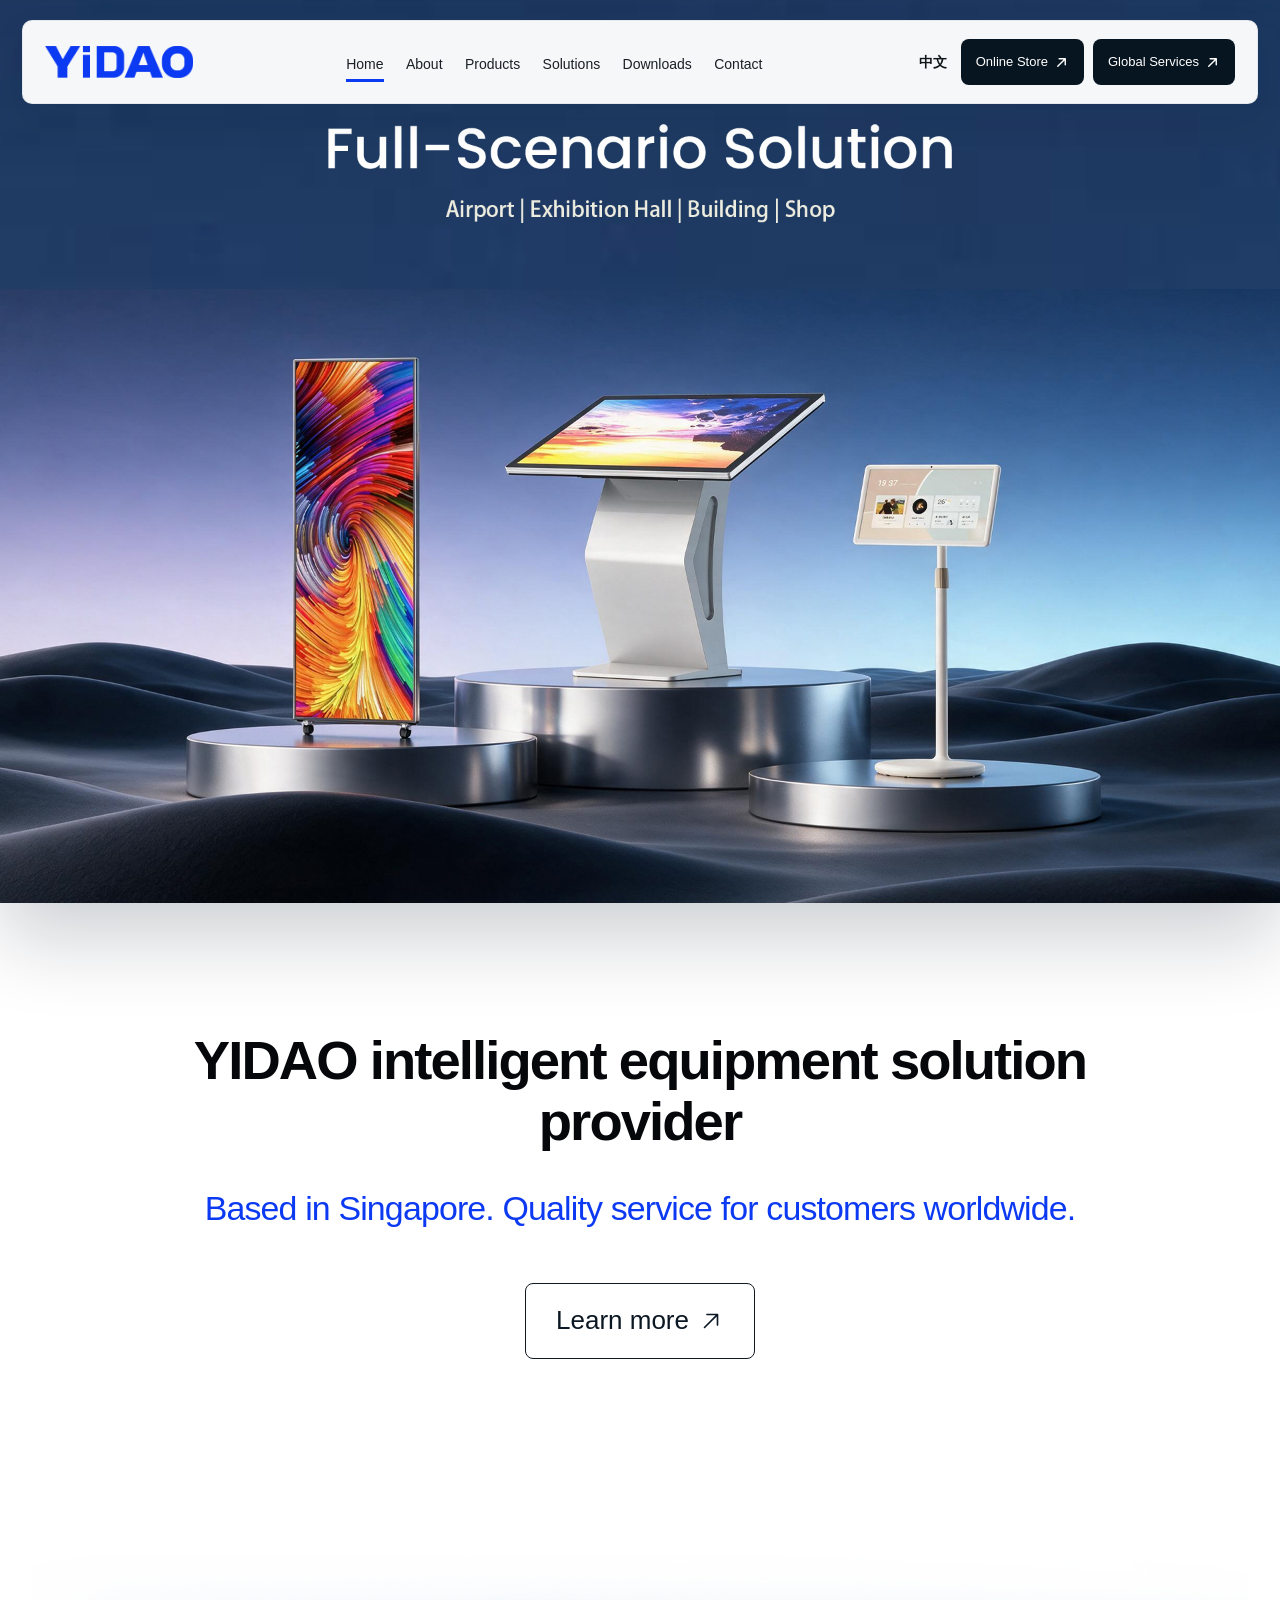
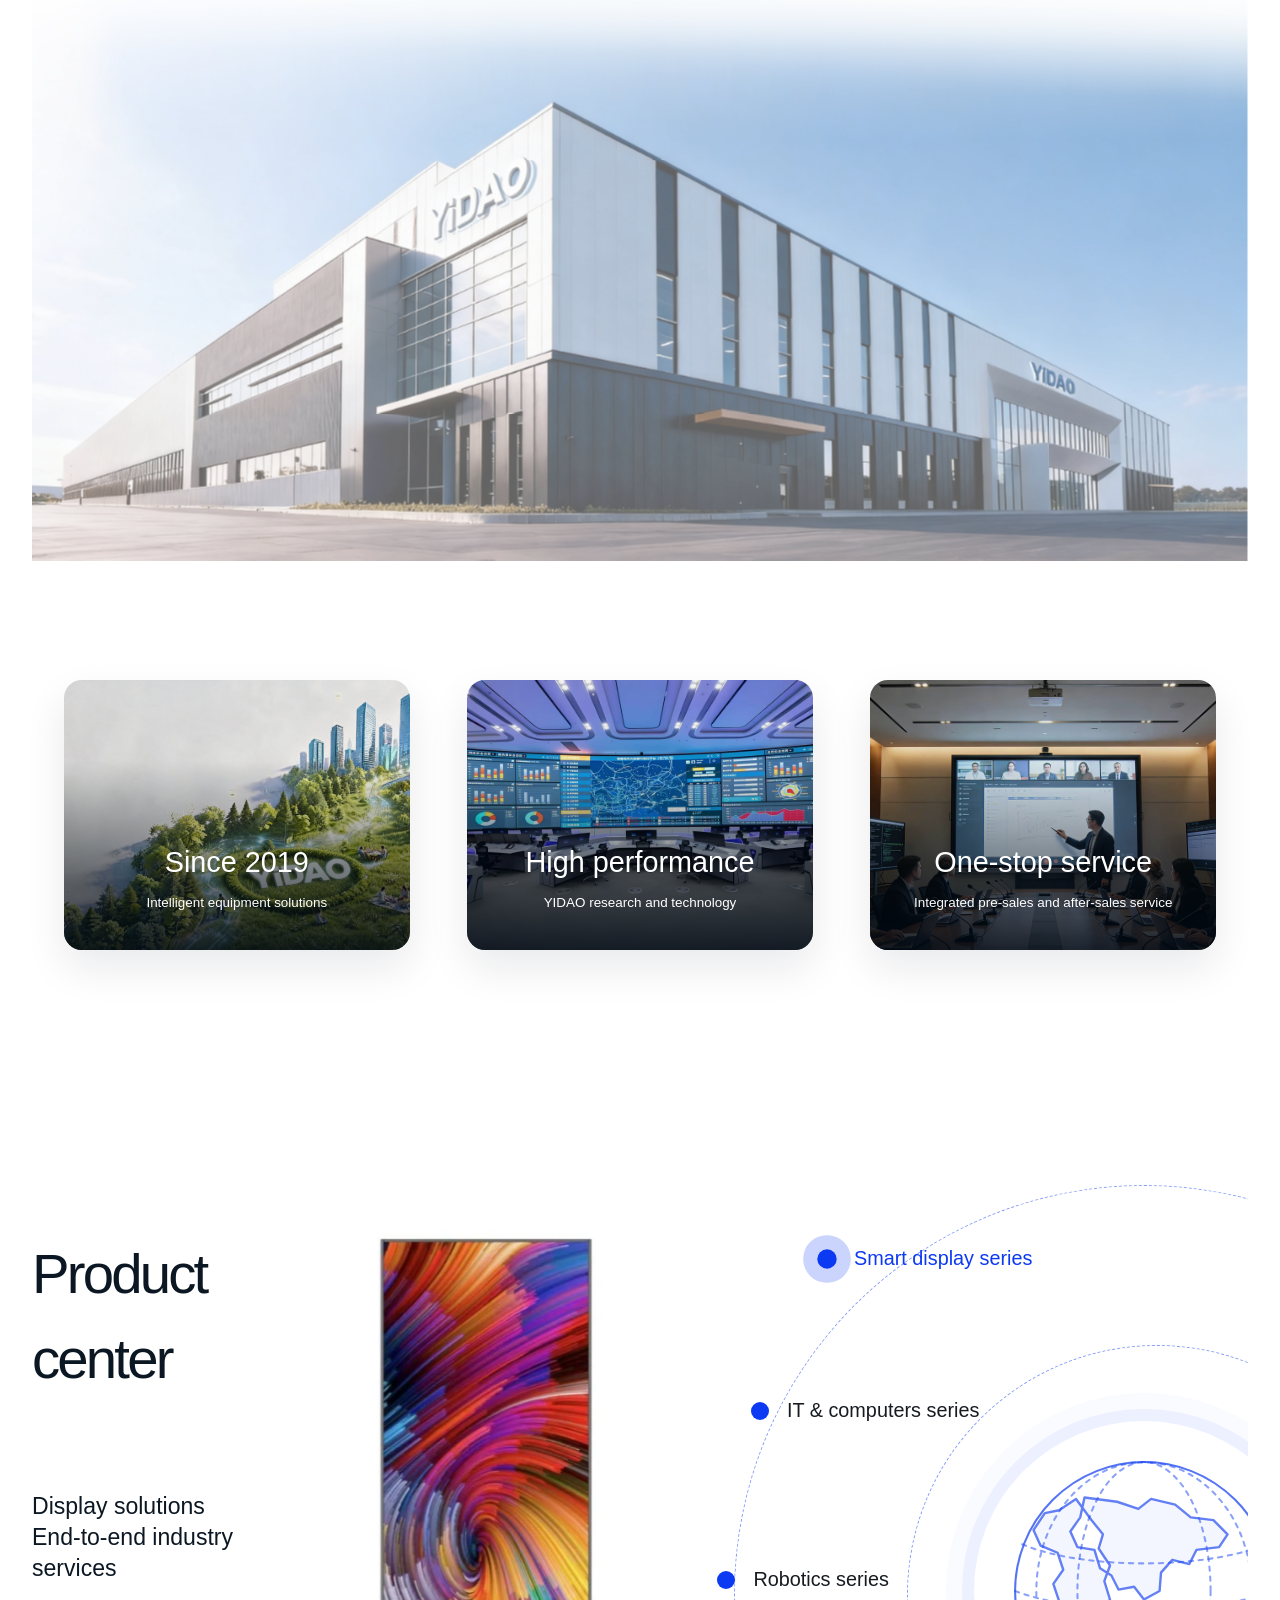
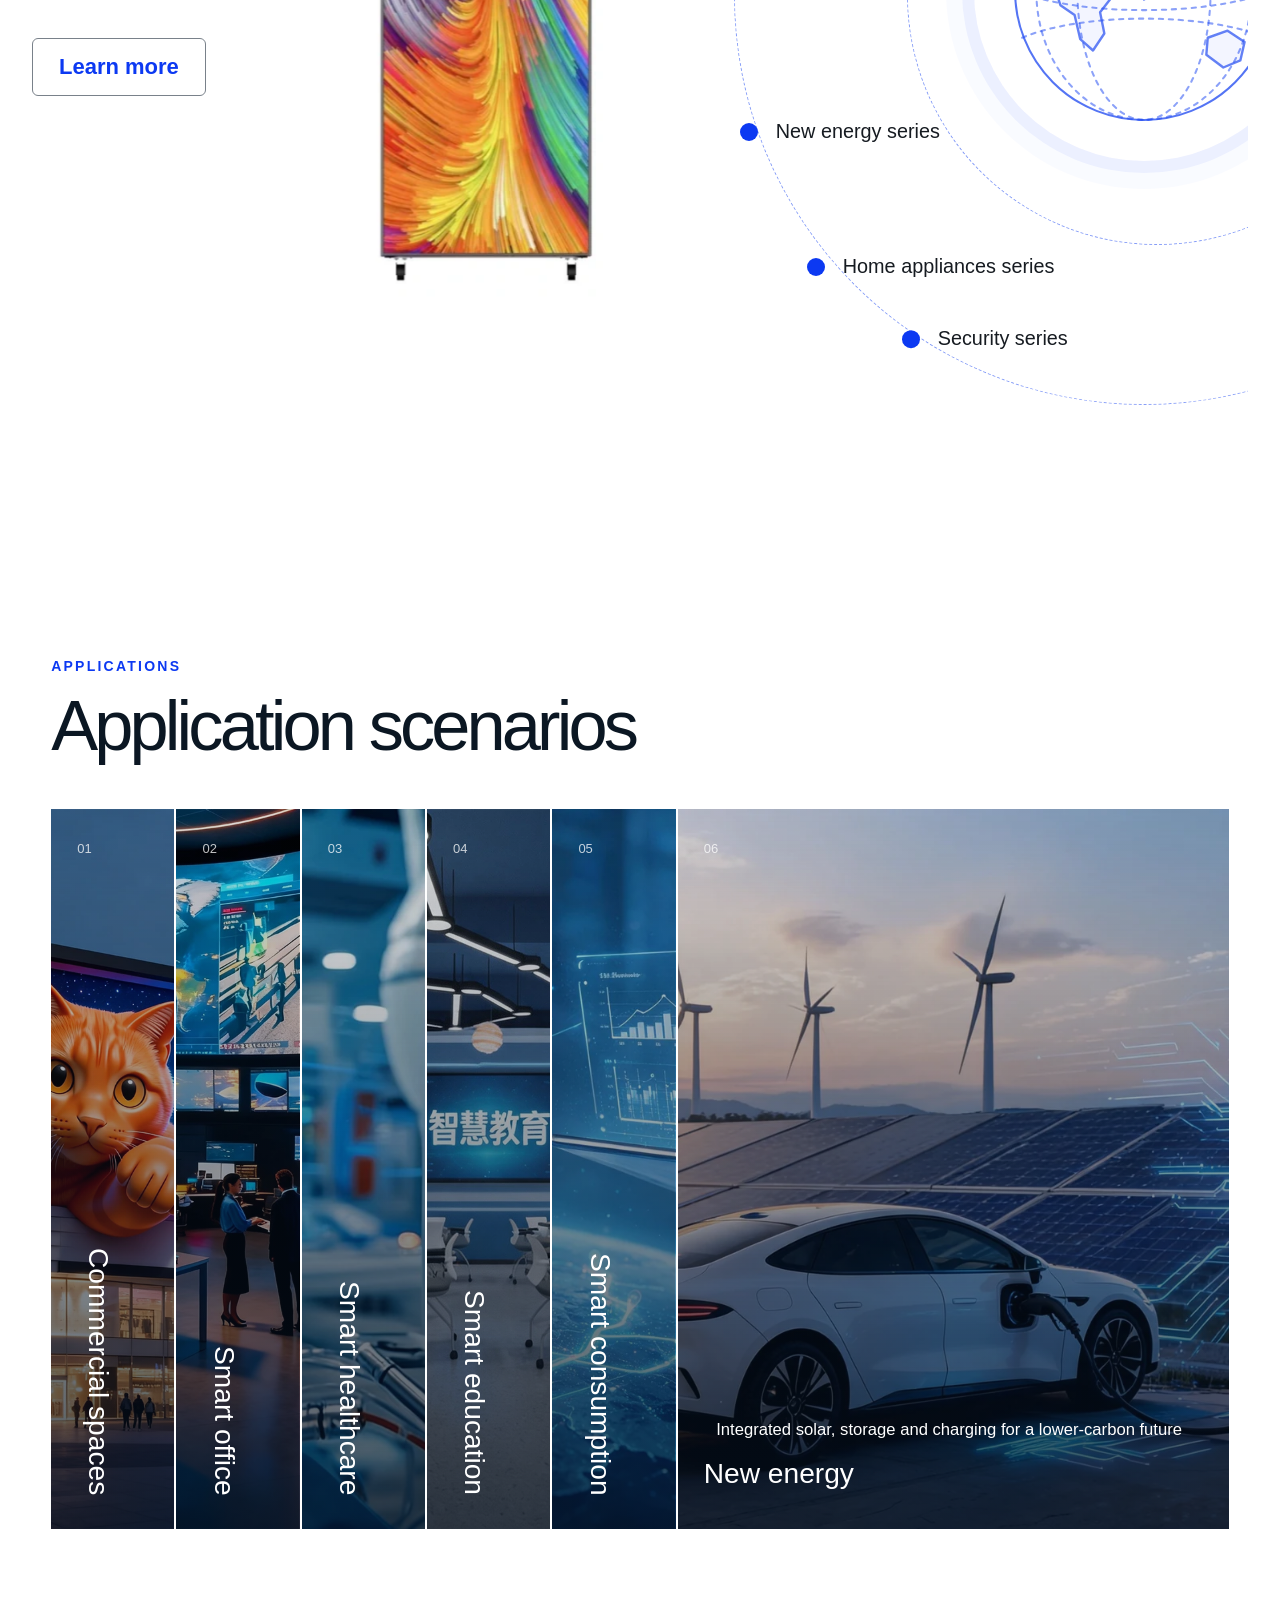
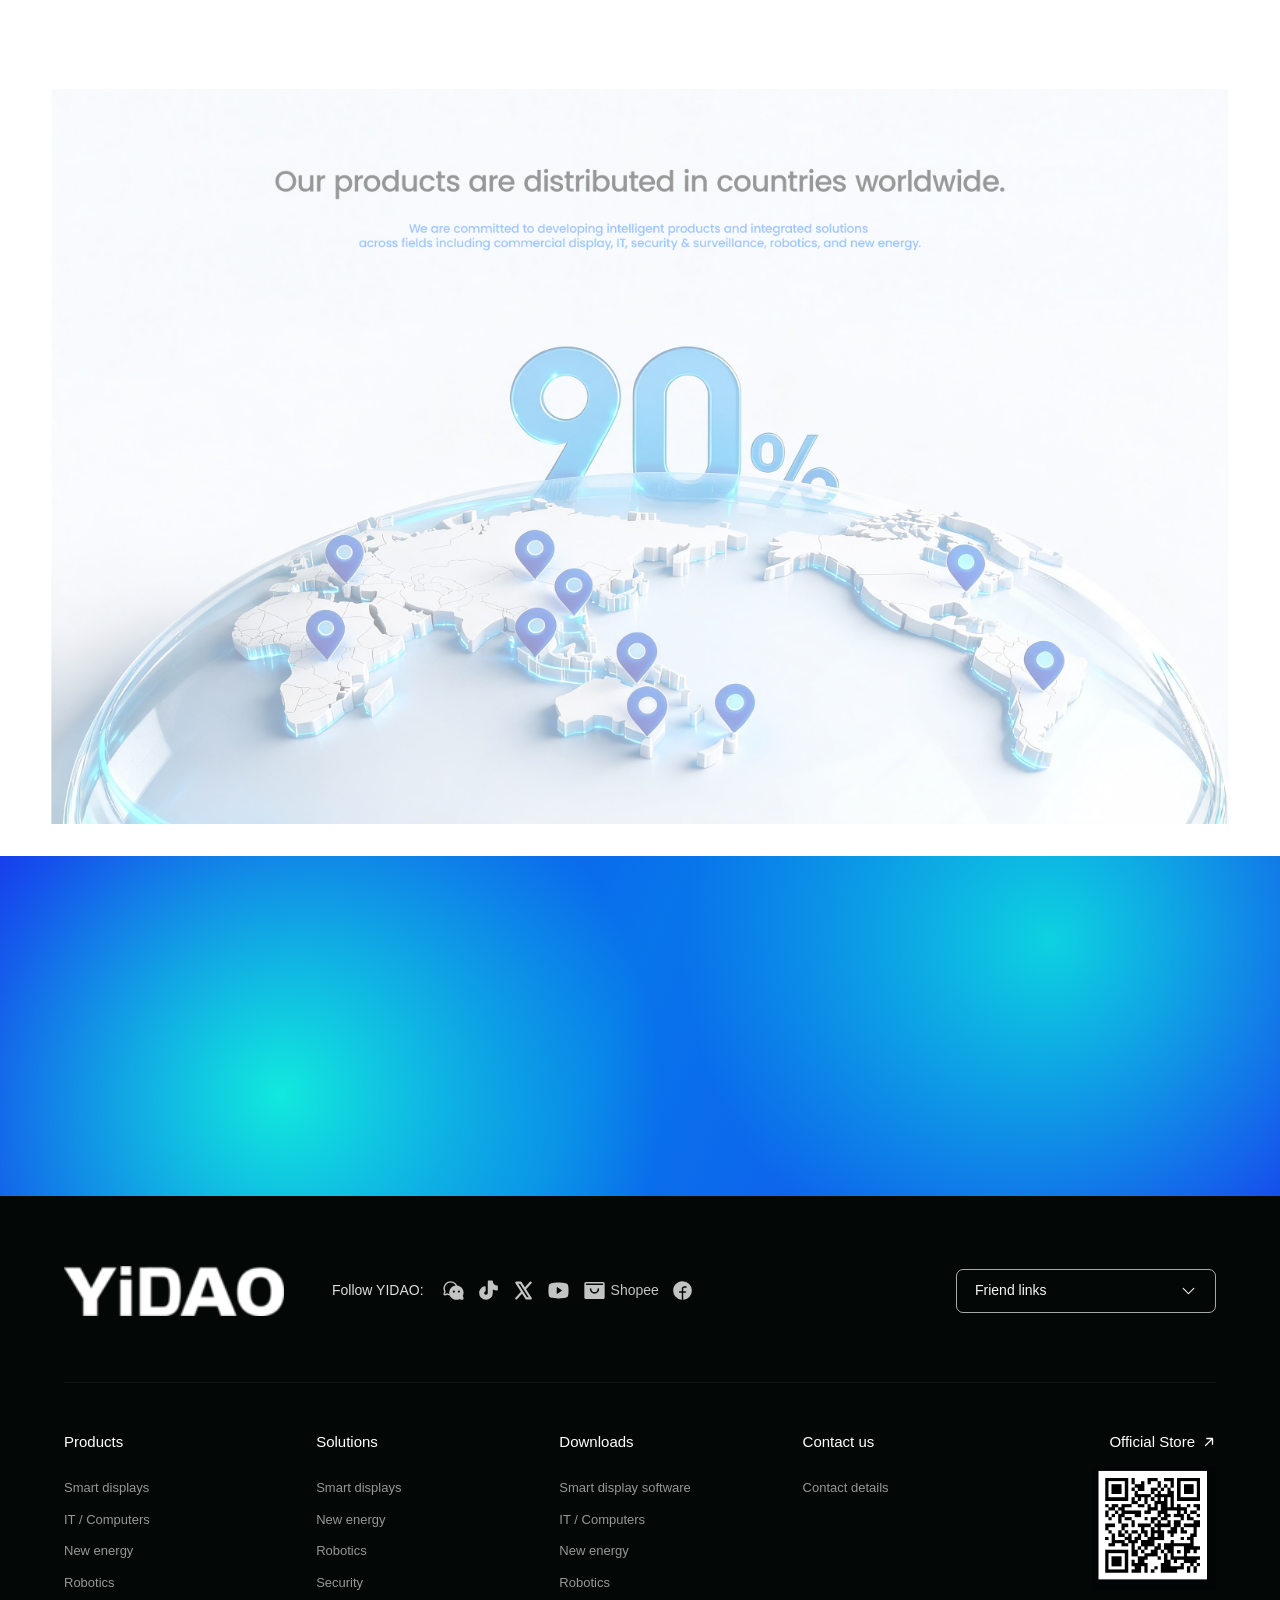
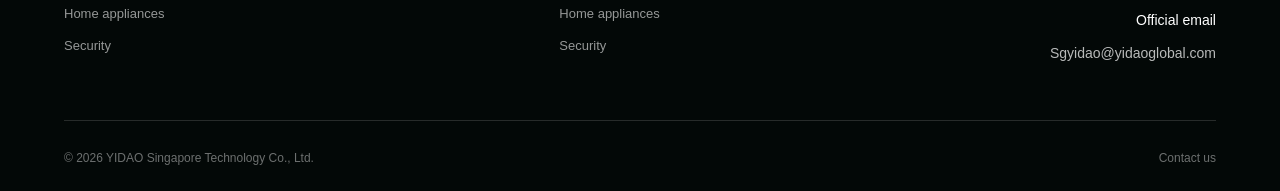
==== commit 9ef5111d: "Simplify about page sections" ====
--- a/index.html
+++ b/index.html
@@ -1,2 +1,2 @@
-<!DOCTYPE html><html lang="en"><head><meta charSet="utf-8"/><meta name="viewport" content="width=device-width, initial-scale=1"/><link rel="preload" as="image" href="/images/logo-blue.png"/><link rel="preload" as="image" href="/images/home/hero-display-1-en.jpg" fetchPriority="high"/><link rel="preload" as="image" href="/images/home/hero-display-2-en.jpg"/><link rel="preload" as="image" href="/images/logo.png"/><link rel="preload" as="image" href="/images/footer-store-qr.png"/><link rel="stylesheet" href="/assets/index-C86hhT9v.css" data-rsc-css-href="/assets/index-C86hhT9v.css" data-precedence="vite-rsc/importer-resources"/><link rel="modulepreload" href="/assets/layout-segment-context-CiPny1Gc.js" crossorigin=""/><link rel="modulepreload" href="/assets/rolldown-runtime-S-ySWqyJ.js" crossorigin=""/><link rel="modulepreload" href="/assets/index-BY0QyY2t.js" crossorigin=""/><link rel="modulepreload" href="/assets/framework-CXnKph_e.js" crossorigin=""/><link rel="modulepreload" href="/assets/SitePage-BdDlaPBC.js" crossorigin=""/><link rel="modulepreload" href="/assets/query-D8Wk3mvj.js" crossorigin=""/><title>YIDAO | Technology Built for a Smarter World</title><meta name="description" content="YIDAO develops commercial display, IT, security, robotics, drone and renewable energy solutions for global markets."/><meta property="og:title" content="YIDAO | Technology Built for a Smarter World"/><meta property="og:description" content="YIDAO develops commercial display, IT, security, robotics, drone and renewable energy solutions for global markets."/><meta property="og:type" content="website"/><meta property="og:image" content="http://localhost:3000/og.png"/><meta property="og:image:width" content="1200"/><meta property="og:image:height" content="630"/><meta property="og:image:alt" content="YIDAO | Technology Built for a Smarter World"/><meta name="twitter:card" content="summary_large_image"/><meta name="twitter:title" content="YIDAO | Technology Built for a Smarter World"/><meta name="twitter:description" content="YIDAO develops commercial display, IT, security, robotics, drone and renewable energy solutions for global markets."/><meta name="twitter:image" content="http://localhost:3000/og.png"/><link rel="shortcut icon" href="/images/favicon.png"/><link rel="icon" href="/images/favicon.png"/><link rel="apple-touch-icon" href="/images/favicon.png"/><script>self.__VINEXT_RSC_PARAMS__={}</script><script>self.__VINEXT_RSC_NAV__={"pathname":"/","searchParams":[]}</script><link rel="modulepreload" href="/assets/index-BY0QyY2t.js" />
-</head><body><main class="site-shell"><header class="site-header"><a href="/" class="brand" aria-label="YIDAO home"><img src="/images/logo-blue.png" alt="YIDAO"/></a><nav class="desktop-nav" aria-label="Main navigation"><a class="active" href="/">Home</a><a href="/about">About</a><div class="nav-product-item"><a class="product-trigger " href="/products">Products</a><section id="product-menu" class="product-menu" aria-label="Product categories"><div class="product-menu-grid"><div class="product-menu-group"><h2>Smart Display</h2><div><a href="/products/smart-display/advertising">Digital signage</a><a href="/products/smart-display/interactive-display">Interactive display</a><a href="/products/smart-display/meeting-display">Education &amp; meeting</a><a href="/products/smart-display/led-display">LED series</a><a href="/products/smart-display/video-wall">Video walls</a><a href="/products/smart-display/commercial-monitor">Commercial display &amp; monitoring</a><a href="/products">Multimedia devices</a></div></div><div class="product-menu-group"><h2>IT &amp; Computers</h2><div><a href="/products?category=it">All-in-one PCs</a><a href="/products?category=it">Tablet PCs</a><a href="/products?category=it">Laptops</a><a href="/products?category=it">Mini PCs</a><a href="/products?category=it">Design workstations</a></div></div><div class="product-menu-group"><h2>New Energy</h2><div><a href="/products?category=new-energy">Solar panels</a><a href="/products?category=new-energy">Inverters</a><a href="/products?category=new-energy">Energy storage</a><a href="/products?category=new-energy">Solar optimizers</a><a href="/products?category=new-energy">Charging systems</a></div></div><div class="product-menu-group"><h2>Robotics</h2><div><a href="/products?category=robotics">Service</a><a href="/products?category=robotics">Industrial</a><a href="/products?category=robotics">Logistics</a><a href="/products?category=robotics">Special-purpose</a><a href="/products?category=robotics">Humanoid robots</a></div></div><div class="product-menu-group"><h2>Security &amp; Surveillance</h2><div><a href="/products?category=security">Cameras</a><a href="/products?category=security">Routers</a><a href="/products?category=security">Recording equipment</a></div></div><div class="product-menu-group"><h2>Home Appliances</h2><div><a href="/products?category=home-appliances">Air conditioners</a><a href="/products?category=home-appliances">Refrigerators</a><a href="/products?category=home-appliances">Washing machines</a><a href="/products?category=home-appliances">Televisions</a></div></div></div></section></div><a href="/solutions">Solutions</a><a href="/downloads">Downloads</a><a href="/contact">Contact</a></nav><div class="header-actions"><button class="language-button" aria-label="Switch language">中文</button><a class="header-link" href="http://www.witdisplay.com/" target="_blank" rel="noreferrer">Online Store<!-- --> <svg xmlns="http://www.w3.org/2000/svg" width="1em" height="1em" fill="currentColor" viewBox="0 0 256 256"><path d="M204,64V168a12,12,0,0,1-24,0V93L72.49,200.49a12,12,0,0,1-17-17L163,76H88a12,12,0,0,1,0-24H192A12,12,0,0,1,204,64Z"></path></svg></a><a class="header-link services-link" href="/contact">Global Services<!-- --> <svg xmlns="http://www.w3.org/2000/svg" width="1em" height="1em" fill="currentColor" viewBox="0 0 256 256"><path d="M204,64V168a12,12,0,0,1-24,0V93L72.49,200.49a12,12,0,0,1-17-17L163,76H88a12,12,0,0,1,0-24H192A12,12,0,0,1,204,64Z"></path></svg></a><button class="menu-button" aria-expanded="false" aria-label="Toggle navigation"><svg xmlns="http://www.w3.org/2000/svg" width="1em" height="1em" fill="currentColor" viewBox="0 0 256 256"><path d="M224,128a8,8,0,0,1-8,8H40a8,8,0,0,1,0-16H216A8,8,0,0,1,224,128ZM40,72H216a8,8,0,0,0,0-16H40a8,8,0,0,0,0,16ZM216,184H40a8,8,0,0,0,0,16H216a8,8,0,0,0,0-16Z"></path></svg></button></div></header><section class="home-v2 page-main" id="top"><div class="home-v2-hero hero-visual"><img class="home-hero-slide home-hero-slide-one" src="/images/home/hero-display-1-en.jpg" alt="YIDAO ultra high definition display" fetchPriority="high"/><img class="home-hero-slide home-hero-slide-two" src="/images/home/hero-display-2-en.jpg" alt="YIDAO full-scenario display solutions"/></div><section class="home-v2-intro reveal"><p>YIDAO intelligent equipment solution provider</p><h1>Based in Singapore. Quality service for customers worldwide.</h1><a class="home-outline-link" href="/about">Learn more<svg xmlns="http://www.w3.org/2000/svg" width="1em" height="1em" fill="currentColor" viewBox="0 0 256 256"><path d="M200,64V168a8,8,0,0,1-16,0V83.31L69.66,197.66a8,8,0,0,1-11.32-11.32L172.69,72H88a8,8,0,0,1,0-16H192A8,8,0,0,1,200,64Z"></path></svg></a></section><figure class="home-v2-factory scale-media"><img src="/images/home/factory.jpg" alt="YIDAO manufacturing facility" loading="lazy"/></figure><section class="home-v2-strengths" aria-label="YIDAO strengths"><article class="home-v2-strength-card reveal"><img src="/images/home/strength-2019.jpg" alt="" loading="lazy"/><div><strong>Since 2019</strong><span>Intelligent equipment solutions</span></div></article><article class="home-v2-strength-card reveal"><img src="/images/home/strength-performance.jpg" alt="" loading="lazy"/><div><strong>High performance</strong><span>YIDAO research and technology</span></div></article><article class="home-v2-strength-card reveal"><img src="/images/home/strength-service.jpg" alt="" loading="lazy"/><div><strong>One-stop service</strong><span>Integrated pre-sales and after-sales service</span></div></article></section><section class="home-v2-products"><div class="home-product-interactive"><div class="home-product-copy reveal"><h2>Product center</h2><p>Display solutions<br/>End-to-end industry services</p><a class="home-product-more" href="/products?category=smart-display">Learn more</a></div><div class="home-product-selected" aria-live="polite"><img src="/images/home/product-smart-display-v2-trim.webp" alt="Smart display" loading="lazy"/></div><div class="home-product-orbit" role="tablist" aria-label="Product categories"><div class="home-orbit-globe" aria-hidden="true"><svg viewBox="0 0 240 240" role="presentation"><circle cx="120" cy="120" r="91"></circle><ellipse cx="120" cy="120" rx="47" ry="91"></ellipse><ellipse cx="120" cy="120" rx="76" ry="91"></ellipse><path d="M34 87c42 18 130 18 172 0M29 120c48 18 134 18 182 0M34 153c42-18 130-18 172 0"></path><path class="home-globe-land" d="M72 55l-12 8-10 2-8 12 5 11 12 5 4 12-7 10 5 15 10 7 4 17 9 8 8-12-3-15 7-9-4-13 4-11-8-12 3-10-8-10zM101 57l15 5 9-7 17 4 11 9 16 2 10 10-6 9-16 2-5 10-12-3-8 9-1 13-11 6-7-9-11 2-5-10-8-5-4-13-12-2-5-11 7-10 3-14zM165 153l14-5 12 8-3 13-12 5-12-9z"></path></svg></div><button type="button" class="active" role="tab" aria-selected="true"><i aria-hidden="true"></i><span>Smart display series</span></button><button type="button" role="tab" aria-selected="false"><i aria-hidden="true"></i><span>IT &amp; computers series</span></button><button type="button" role="tab" aria-selected="false"><i aria-hidden="true"></i><span>Robotics series</span></button><button type="button" role="tab" aria-selected="false"><i aria-hidden="true"></i><span>New energy series</span></button><button type="button" role="tab" aria-selected="false"><i aria-hidden="true"></i><span>Home appliances series</span></button><button type="button" role="tab" aria-selected="false"><i aria-hidden="true"></i><span>Security series</span></button></div></div></section><section class="home-v2-scenes"><div class="home-v2-heading reveal"><p>APPLICATIONS</p><h2>Application scenarios</h2></div><div class="home-scene-accordion"><button type="button" class="home-scene-panel " style="background-image:linear-gradient(180deg, rgba(4,15,30,.12), rgba(4,15,30,.72)), url(/images/products/scenes/business-space.webp?v=2)"><span>01</span><strong>Commercial spaces</strong></button><button type="button" class="home-scene-panel " style="background-image:linear-gradient(180deg, rgba(4,15,30,.12), rgba(4,15,30,.72)), url(/images/products/scenes/smart-office.webp?v=2)"><span>02</span><strong>Smart office</strong></button><button type="button" class="home-scene-panel " style="background-image:linear-gradient(180deg, rgba(4,15,30,.12), rgba(4,15,30,.72)), url(/images/products/scenes/smart-healthcare.webp)"><span>03</span><strong>Smart healthcare</strong></button><button type="button" class="home-scene-panel " style="background-image:linear-gradient(180deg, rgba(4,15,30,.12), rgba(4,15,30,.72)), url(/images/products/scenes/smart-education.webp?v=2)"><span>04</span><strong>Smart education</strong></button><button type="button" class="home-scene-panel " style="background-image:linear-gradient(180deg, rgba(4,15,30,.12), rgba(4,15,30,.72)), url(/images/products/scenes/smart-consumption.webp)"><span>05</span><strong>Smart consumption</strong></button><button type="button" class="home-scene-panel active" style="background-image:linear-gradient(180deg, rgba(4,15,30,.12), rgba(4,15,30,.72)), url(/images/products/scenes/new-energy.webp)"><span>06</span><strong>New energy</strong><em>Integrated solar, storage and charging for a lower-carbon future</em></button></div></section><figure class="home-v2-global scale-media"><img src="/images/home/global-network-en.jpg" alt="YIDAO global distribution network" loading="lazy"/></figure><div class="contact-consult-banner home-v2-cta"><div class="reveal"><h2>YIDAO SINGAPORE TECHNOLOGY PTE LTD</h2><p>Founded in Singapore. Built for global markets.</p><a href="/contact">Contact now<svg xmlns="http://www.w3.org/2000/svg" width="1em" height="1em" fill="currentColor" viewBox="0 0 256 256"><path d="M204,64V168a12,12,0,0,1-24,0V93L72.49,200.49a12,12,0,0,1-17-17L163,76H88a12,12,0,0,1,0-24H192A12,12,0,0,1,204,64Z"></path></svg></a></div></div></section><footer class="site-footer" id="site-footer"><div class="footer-top"><a href="/" class="footer-brand" aria-label="YIDAO home"><img src="/images/logo.png" alt="YIDAO"/></a><div class="footer-follow"><span>Follow YIDAO:</span><div class="footer-socials" aria-label="YIDAO social platforms"><span title="WeChat"><svg xmlns="http://www.w3.org/2000/svg" width="1em" height="1em" fill="currentColor" viewBox="0 0 256 256"><path d="M232.07,186.76A80,80,0,0,0,169.58,72.59,80,80,0,1,0,23.93,138.76l-7.27,24.71a16,16,0,0,0,19.87,19.87l24.71-7.27a79,79,0,0,0,25.19,7.35,80,80,0,0,0,108.33,40.65l24.71,7.27a16,16,0,0,0,19.87-19.87ZM132,152a12,12,0,1,1,12-12A12,12,0,0,1,132,152Zm-52,0a80.32,80.32,0,0,0,1.3,14.3,63.45,63.45,0,0,1-15.49-5.85,8,8,0,0,0-6-.63L32,168l8.17-27.76a8,8,0,0,0-.63-6A64,64,0,0,1,151.68,72.43,80.12,80.12,0,0,0,80,152Zm108,0a12,12,0,1,1,12-12A12,12,0,0,1,188,152Z"></path></svg></span><span title="TikTok"><svg xmlns="http://www.w3.org/2000/svg" width="1em" height="1em" fill="currentColor" viewBox="0 0 256 256"><path d="M232,80v40a8,8,0,0,1-8,8,103.25,103.25,0,0,1-48-11.71V156a76,76,0,0,1-152,0c0-36.9,26.91-69.52,62.6-75.88A8,8,0,0,1,96,88v42.69a8,8,0,0,1-4.57,7.23A20,20,0,1,0,120,156V24a8,8,0,0,1,8-8h40a8,8,0,0,1,8,8,48.05,48.05,0,0,0,48,48A8,8,0,0,1,232,80Z"></path></svg></span><span title="X"><svg xmlns="http://www.w3.org/2000/svg" width="1em" height="1em" fill="currentColor" viewBox="0 0 256 256"><path d="M218.12,209.56l-61-95.8,59.72-65.69a12,12,0,0,0-17.76-16.14L143.81,92.77,106.12,33.56A12,12,0,0,0,96,28H48A12,12,0,0,0,37.88,46.44l61,95.8L39.12,207.93a12,12,0,1,0,17.76,16.14l55.31-60.84,37.69,59.21A12,12,0,0,0,160,228h48a12,12,0,0,0,10.12-18.44ZM166.59,204,69.86,52H89.41l96.73,152Z"></path></svg></span><span title="YouTube"><svg xmlns="http://www.w3.org/2000/svg" width="1em" height="1em" fill="currentColor" viewBox="0 0 256 256"><path d="M234.33,69.52a24,24,0,0,0-14.49-16.4C185.56,39.88,131,40,128,40s-57.56-.12-91.84,13.12a24,24,0,0,0-14.49,16.4C19.08,79.5,16,97.74,16,128s3.08,48.5,5.67,58.48a24,24,0,0,0,14.49,16.41C69,215.56,120.4,216,127.34,216h1.32c6.94,0,58.37-.44,91.18-13.11a24,24,0,0,0,14.49-16.41c2.59-10,5.67-28.22,5.67-58.48S236.92,79.5,234.33,69.52Zm-73.74,65-40,28A8,8,0,0,1,108,156V100a8,8,0,0,1,12.59-6.55l40,28a8,8,0,0,1,0,13.1Z"></path></svg></span><span class="shopee-mark" title="Shopee"><svg xmlns="http://www.w3.org/2000/svg" width="1em" height="1em" fill="currentColor" viewBox="0 0 256 256"><path d="M216,40H40A16,16,0,0,0,24,56V200a16,16,0,0,0,16,16H216a16,16,0,0,0,16-16V56A16,16,0,0,0,216,40ZM128,160a48.05,48.05,0,0,1-48-48,8,8,0,0,1,16,0,32,32,0,0,0,64,0,8,8,0,0,1,16,0A48.05,48.05,0,0,1,128,160ZM40,72V56H216V72Z"></path></svg><em>Shopee</em></span><span title="Facebook"><svg xmlns="http://www.w3.org/2000/svg" width="1em" height="1em" fill="currentColor" viewBox="0 0 256 256"><path d="M232,128a104.16,104.16,0,0,1-91.55,103.26,4,4,0,0,1-4.45-4V152h24a8,8,0,0,0,8-8.53,8.17,8.17,0,0,0-8.25-7.47H136V112a16,16,0,0,1,16-16h16a8,8,0,0,0,8-8.53A8.17,8.17,0,0,0,167.73,80H152a32,32,0,0,0-32,32v24H96a8,8,0,0,0-8,8.53A8.17,8.17,0,0,0,96.27,152H120v75.28a4,4,0,0,1-4.44,4A104.15,104.15,0,0,1,24.07,124.09c2-54,45.74-97.9,99.78-100A104.12,104.12,0,0,1,232,128Z"></path></svg></span></div></div><details class="footer-friend-links"><summary>Friend links<svg xmlns="http://www.w3.org/2000/svg" width="1em" height="1em" fill="currentColor" viewBox="0 0 256 256"><path d="M213.66,101.66l-80,80a8,8,0,0,1-11.32,0l-80-80A8,8,0,0,1,53.66,90.34L128,164.69l74.34-74.35a8,8,0,0,1,11.32,11.32Z"></path></svg></summary><div><a href="http://www.witdisplay.com/" target="_blank" rel="noreferrer">Official Store</a><a href="/contact">Global Services</a></div></details></div><div class="footer-links"><div><strong>Products</strong><a href="/products">Smart displays</a><a href="/products">IT / <!-- -->Computers</a><a href="/products">New energy</a><a href="/products">Robotics</a><a href="/products">Home appliances</a><a href="/products">Security</a></div><div><strong>Solutions</strong><a href="/solutions">Smart displays</a><a href="/solutions">New energy</a><a href="/solutions">Robotics</a><a href="/solutions">Security</a></div><div><strong>Downloads</strong><a href="/downloads">Smart display software</a><a href="/downloads">IT / <!-- -->Computers</a><a href="/downloads">New energy</a><a href="/downloads">Robotics</a><a href="/downloads">Home appliances</a><a href="/downloads">Security</a></div><div><strong>Contact us</strong><a href="/contact">Contact details</a></div><div class="footer-shop"><a href="http://www.witdisplay.com/" target="_blank" rel="noreferrer">Official Store<!-- --> <svg xmlns="http://www.w3.org/2000/svg" width="1em" height="1em" fill="currentColor" viewBox="0 0 256 256"><path d="M204,64V168a12,12,0,0,1-24,0V93L72.49,200.49a12,12,0,0,1-17-17L163,76H88a12,12,0,0,1,0-24H192A12,12,0,0,1,204,64Z"></path></svg></a><img src="/images/footer-store-qr.png" alt="Official store QR code"/><span>Official email</span><a href="mailto:Sgyidao@yidaoglobal.com">Sgyidao@yidaoglobal.com</a></div></div><div class="footer-bottom"><span>© <!-- -->2026<!-- --> YIDAO Singapore Technology Co., Ltd.</span><a href="/contact">Contact us</a></div></footer></main><script id="_R_">import("/assets/index-BY0QyY2t.js")</script></body></html><script>self.__VINEXT_RSC_CHUNKS__=self.__VINEXT_RSC_CHUNKS__||[];self.__VINEXT_RSC_CHUNKS__.push("2:I[\"8c0f216c4604\",[],\"Children\",1]\n3:I[\"15c18cfaeeff\",[],\"LayoutSegmentProvider\",1]\n4:I[\"8c0f216c4604\",[],\"Slot\",1]\n5:I[\"593f344dc510\",[],\"RedirectBoundary\",1]\n:HL[\"/assets/index-C86hhT9v.css\",\"style\"]\n")</script><script>self.__VINEXT_RSC_CHUNKS__=self.__VINEXT_RSC_CHUNKS__||[];self.__VINEXT_RSC_CHUNKS__.push("0:{\"__route\":\"route:/\",\"__interceptionContext\":null,\"__layoutIds\":[\"layout:/\"],\"__rootLayout\":\"/\",\"page:/\":\"$L1\",\"layout:/\":[[[[\"$\",\"link\",\"css:/assets/index-C86hhT9v.css\",{\"rel\":\"stylesheet\",\"precedence\":\"vite-rsc/importer-resources\",\"href\":\"/assets/index-C86hhT9v.css\",\"data-rsc-css-href\":\"/assets/index-C86hhT9v.css\"}],\"$undefined\"],[\"$\",\"html\",null,{\"lang\":\"en\",\"children\":[\"$\",\"body\",null,{\"children\":[\"$\",\"$L2\",null,{}]}]}]],null],\"route:/\":[[[\"$\",\"meta\",null,{\"charSet\":\"utf-8\"}],[[\"$\",\"title\",\"0\",{\"children\":\"YIDAO | Technology Built for a Smarter World\"}],[\"$\",\"meta\",\"1\",{\"name\":\"description\",\"content\":\"YIDAO develops commercial display, IT, security, robotics, drone and renewable energy solutions for global markets.\"}],[\"$\",\"meta\",\"2\",{\"property\":\"og:title\",\"content\":\"YIDAO | Technology Built for a Smarter World\"}],[\"$\",\"meta\",\"3\",{\"property\":\"og:description\",\"content\":\"YIDAO develops commercial display, IT, security, robotics, drone and renewable energy solutions for global markets.\"}],[\"$\",\"meta\",\"4\",{\"property\":\"og:type\",\"content\":\"website\"}],[\"$\",\"meta\",\"5\",{\"property\":\"og:image\",\"content\":\"http://localhost:3000/og.png\"}],[\"$\",\"meta\",\"6\",{\"property\":\"og:image:width\",\"content\":\"1200\"}],[\"$\",\"meta\",\"7\",{\"property\":\"og:image:height\",\"content\":\"630\"}],[\"$\",\"meta\",\"8\",{\"property\":\"og:image:alt\",\"content\":\"YIDAO | Technology Built for a Smarter World\"}],[\"$\",\"meta\",\"9\",{\"name\":\"twitter:card\",\"content\":\"summary_large_image\"}],[\"$\",\"meta\",\"10\",{\"name\":\"twitter:title\",\"content\":\"YIDAO | Technology Built for a Smarter World\"}],[\"$\",\"meta\",\"11\",{\"name\":\"twitter:description\",\"content\":\"YIDAO develops commercial display, IT, security, robotics, drone and renewable energy solutions for global markets.\"}],[\"$\",\"meta\",\"12\",{\"name\":\"twitter:image\",\"content\":\"http://localhost:3000/og.png\"}],[\"$\",\"link\",\"13\",{\"rel\":\"shortcut icon\",\"href\":\"/images/favicon.png\"}],[\"$\",\"link\",\"14\",{\"rel\":\"icon\",\"href\":\"/images/favicon.png\"}],[\"$\",\"link\",\"15\",{\"rel\":\"apple-touch-icon\",\"href\":\"/images/favicon.png\"}]],[[\"$\",\"meta\",\"0\",{\"name\":\"viewport\",\"content\":\"width=device-width, initial-scale=1\"}]]],[\"$\",\"$L3\",null,{\"segmentMap\":{\"children\":[]},\"children\":[\"$\",\"$L4\",null,{\"id\":\"layout:/\",\"parallelSlots\":\"$undefined\",\"children\":[\"$\",\"$L5\",null,{\"children\":[\"$\",\"$L3\",null,{\"segmentMap\":{\"children\":[]},\"children\":[\"$\",\"$L4\",null,{\"id\":\"page:/\"}]}]}]}]}]],\"__layoutFlags\":{\"layout:/\":\"s\"},\"__artifactCompatibility\":{\"schemaVersion\":1,\"graphVersion\":\"app-route-graph:4uhn5s1wvoptc\",\"deploymentVersion\":\"2a9ccb00-c38c-4aec-86de-0ffdd4a88d73\",\"appElementsSchemaVersion\":1,\"rscPayloadSchemaVersion\":1,\"rootBoundaryId\":\"/\",\"renderEpoch\":null}}\n")</script><script>self.__VINEXT_RSC_CHUNKS__=self.__VINEXT_RSC_CHUNKS__||[];self.__VINEXT_RSC_CHUNKS__.push("6:I[\"a4d926745d1f\",[],\"default\",1]\n1:[\"$\",\"$L6\",null,{\"page\":\"home\"}]\n")</script><script>self.__VINEXT_RSC_DONE__=true</script>+<!DOCTYPE html><html lang="en"><head><meta charSet="utf-8"/><meta name="viewport" content="width=device-width, initial-scale=1"/><link rel="preload" as="image" href="/images/logo-blue.png"/><link rel="preload" as="image" href="/images/home/hero-display-1-en.jpg" fetchPriority="high"/><link rel="preload" as="image" href="/images/home/hero-display-2-en.jpg"/><link rel="preload" as="image" href="/images/logo.png"/><link rel="preload" as="image" href="/images/footer-store-qr.png"/><link rel="stylesheet" href="/assets/index-C86hhT9v.css" data-rsc-css-href="/assets/index-C86hhT9v.css" data-precedence="vite-rsc/importer-resources"/><link rel="modulepreload" href="/assets/layout-segment-context-CgNPtjvP.js" crossorigin=""/><link rel="modulepreload" href="/assets/rolldown-runtime-S-ySWqyJ.js" crossorigin=""/><link rel="modulepreload" href="/assets/index-DMRRuj60.js" crossorigin=""/><link rel="modulepreload" href="/assets/framework-CXnKph_e.js" crossorigin=""/><link rel="modulepreload" href="/assets/SitePage-B2BuzMnp.js" crossorigin=""/><link rel="modulepreload" href="/assets/query-D8Wk3mvj.js" crossorigin=""/><title>YIDAO | Technology Built for a Smarter World</title><meta name="description" content="YIDAO develops commercial display, IT, security, robotics, drone and renewable energy solutions for global markets."/><meta property="og:title" content="YIDAO | Technology Built for a Smarter World"/><meta property="og:description" content="YIDAO develops commercial display, IT, security, robotics, drone and renewable energy solutions for global markets."/><meta property="og:type" content="website"/><meta property="og:image" content="http://localhost:3000/og.png"/><meta property="og:image:width" content="1200"/><meta property="og:image:height" content="630"/><meta property="og:image:alt" content="YIDAO | Technology Built for a Smarter World"/><meta name="twitter:card" content="summary_large_image"/><meta name="twitter:title" content="YIDAO | Technology Built for a Smarter World"/><meta name="twitter:description" content="YIDAO develops commercial display, IT, security, robotics, drone and renewable energy solutions for global markets."/><meta name="twitter:image" content="http://localhost:3000/og.png"/><link rel="shortcut icon" href="/images/favicon.png"/><link rel="icon" href="/images/favicon.png"/><link rel="apple-touch-icon" href="/images/favicon.png"/><script>self.__VINEXT_RSC_PARAMS__={}</script><script>self.__VINEXT_RSC_NAV__={"pathname":"/","searchParams":[]}</script><link rel="modulepreload" href="/assets/index-DMRRuj60.js" />
+</head><body><main class="site-shell"><header class="site-header"><a href="/" class="brand" aria-label="YIDAO home"><img src="/images/logo-blue.png" alt="YIDAO"/></a><nav class="desktop-nav" aria-label="Main navigation"><a class="active" href="/">Home</a><a href="/about">About</a><div class="nav-product-item"><a class="product-trigger " href="/products">Products</a><section id="product-menu" class="product-menu" aria-label="Product categories"><div class="product-menu-grid"><div class="product-menu-group"><h2>Smart Display</h2><div><a href="/products/smart-display/advertising">Digital signage</a><a href="/products/smart-display/interactive-display">Interactive display</a><a href="/products/smart-display/meeting-display">Education &amp; meeting</a><a href="/products/smart-display/led-display">LED series</a><a href="/products/smart-display/video-wall">Video walls</a><a href="/products/smart-display/commercial-monitor">Commercial display &amp; monitoring</a><a href="/products">Multimedia devices</a></div></div><div class="product-menu-group"><h2>IT &amp; Computers</h2><div><a href="/products?category=it">All-in-one PCs</a><a href="/products?category=it">Tablet PCs</a><a href="/products?category=it">Laptops</a><a href="/products?category=it">Mini PCs</a><a href="/products?category=it">Design workstations</a></div></div><div class="product-menu-group"><h2>New Energy</h2><div><a href="/products?category=new-energy">Solar panels</a><a href="/products?category=new-energy">Inverters</a><a href="/products?category=new-energy">Energy storage</a><a href="/products?category=new-energy">Solar optimizers</a><a href="/products?category=new-energy">Charging systems</a></div></div><div class="product-menu-group"><h2>Robotics</h2><div><a href="/products?category=robotics">Service</a><a href="/products?category=robotics">Industrial</a><a href="/products?category=robotics">Logistics</a><a href="/products?category=robotics">Special-purpose</a><a href="/products?category=robotics">Humanoid robots</a></div></div><div class="product-menu-group"><h2>Security &amp; Surveillance</h2><div><a href="/products?category=security">Cameras</a><a href="/products?category=security">Routers</a><a href="/products?category=security">Recording equipment</a></div></div><div class="product-menu-group"><h2>Home Appliances</h2><div><a href="/products?category=home-appliances">Air conditioners</a><a href="/products?category=home-appliances">Refrigerators</a><a href="/products?category=home-appliances">Washing machines</a><a href="/products?category=home-appliances">Televisions</a></div></div></div></section></div><a href="/solutions">Solutions</a><a href="/downloads">Downloads</a><a href="/contact">Contact</a></nav><div class="header-actions"><button class="language-button" aria-label="Switch language">中文</button><a class="header-link" href="http://www.witdisplay.com/" target="_blank" rel="noreferrer">Online Store<!-- --> <svg xmlns="http://www.w3.org/2000/svg" width="1em" height="1em" fill="currentColor" viewBox="0 0 256 256"><path d="M204,64V168a12,12,0,0,1-24,0V93L72.49,200.49a12,12,0,0,1-17-17L163,76H88a12,12,0,0,1,0-24H192A12,12,0,0,1,204,64Z"></path></svg></a><a class="header-link services-link" href="/contact">Global Services<!-- --> <svg xmlns="http://www.w3.org/2000/svg" width="1em" height="1em" fill="currentColor" viewBox="0 0 256 256"><path d="M204,64V168a12,12,0,0,1-24,0V93L72.49,200.49a12,12,0,0,1-17-17L163,76H88a12,12,0,0,1,0-24H192A12,12,0,0,1,204,64Z"></path></svg></a><button class="menu-button" aria-expanded="false" aria-label="Toggle navigation"><svg xmlns="http://www.w3.org/2000/svg" width="1em" height="1em" fill="currentColor" viewBox="0 0 256 256"><path d="M224,128a8,8,0,0,1-8,8H40a8,8,0,0,1,0-16H216A8,8,0,0,1,224,128ZM40,72H216a8,8,0,0,0,0-16H40a8,8,0,0,0,0,16ZM216,184H40a8,8,0,0,0,0,16H216a8,8,0,0,0,0-16Z"></path></svg></button></div></header><section class="home-v2 page-main" id="top"><div class="home-v2-hero hero-visual"><img class="home-hero-slide home-hero-slide-one" src="/images/home/hero-display-1-en.jpg" alt="YIDAO ultra high definition display" fetchPriority="high"/><img class="home-hero-slide home-hero-slide-two" src="/images/home/hero-display-2-en.jpg" alt="YIDAO full-scenario display solutions"/></div><section class="home-v2-intro reveal"><p>YIDAO intelligent equipment solution provider</p><h1>Based in Singapore. Quality service for customers worldwide.</h1><a class="home-outline-link" href="/about">Learn more<svg xmlns="http://www.w3.org/2000/svg" width="1em" height="1em" fill="currentColor" viewBox="0 0 256 256"><path d="M200,64V168a8,8,0,0,1-16,0V83.31L69.66,197.66a8,8,0,0,1-11.32-11.32L172.69,72H88a8,8,0,0,1,0-16H192A8,8,0,0,1,200,64Z"></path></svg></a></section><figure class="home-v2-factory scale-media"><img src="/images/home/factory.jpg" alt="YIDAO manufacturing facility" loading="lazy"/></figure><section class="home-v2-strengths" aria-label="YIDAO strengths"><article class="home-v2-strength-card reveal"><img src="/images/home/strength-2019.jpg" alt="" loading="lazy"/><div><strong>Since 2019</strong><span>Intelligent equipment solutions</span></div></article><article class="home-v2-strength-card reveal"><img src="/images/home/strength-performance.jpg" alt="" loading="lazy"/><div><strong>High performance</strong><span>YIDAO research and technology</span></div></article><article class="home-v2-strength-card reveal"><img src="/images/home/strength-service.jpg" alt="" loading="lazy"/><div><strong>One-stop service</strong><span>Integrated pre-sales and after-sales service</span></div></article></section><section class="home-v2-products"><div class="home-product-interactive"><div class="home-product-copy reveal"><h2>Product center</h2><p>Display solutions<br/>End-to-end industry services</p><a class="home-product-more" href="/products?category=smart-display">Learn more</a></div><div class="home-product-selected" aria-live="polite"><img src="/images/home/product-smart-display-v2-trim.webp" alt="Smart display" loading="lazy"/></div><div class="home-product-orbit" role="tablist" aria-label="Product categories"><div class="home-orbit-globe" aria-hidden="true"><svg viewBox="0 0 240 240" role="presentation"><circle cx="120" cy="120" r="91"></circle><ellipse cx="120" cy="120" rx="47" ry="91"></ellipse><ellipse cx="120" cy="120" rx="76" ry="91"></ellipse><path d="M34 87c42 18 130 18 172 0M29 120c48 18 134 18 182 0M34 153c42-18 130-18 172 0"></path><path class="home-globe-land" d="M72 55l-12 8-10 2-8 12 5 11 12 5 4 12-7 10 5 15 10 7 4 17 9 8 8-12-3-15 7-9-4-13 4-11-8-12 3-10-8-10zM101 57l15 5 9-7 17 4 11 9 16 2 10 10-6 9-16 2-5 10-12-3-8 9-1 13-11 6-7-9-11 2-5-10-8-5-4-13-12-2-5-11 7-10 3-14zM165 153l14-5 12 8-3 13-12 5-12-9z"></path></svg></div><button type="button" class="active" role="tab" aria-selected="true"><i aria-hidden="true"></i><span>Smart display series</span></button><button type="button" role="tab" aria-selected="false"><i aria-hidden="true"></i><span>IT &amp; computers series</span></button><button type="button" role="tab" aria-selected="false"><i aria-hidden="true"></i><span>Robotics series</span></button><button type="button" role="tab" aria-selected="false"><i aria-hidden="true"></i><span>New energy series</span></button><button type="button" role="tab" aria-selected="false"><i aria-hidden="true"></i><span>Home appliances series</span></button><button type="button" role="tab" aria-selected="false"><i aria-hidden="true"></i><span>Security series</span></button></div></div></section><section class="home-v2-scenes"><div class="home-v2-heading reveal"><p>APPLICATIONS</p><h2>Application scenarios</h2></div><div class="home-scene-accordion"><button type="button" class="home-scene-panel " style="background-image:linear-gradient(180deg, rgba(4,15,30,.12), rgba(4,15,30,.72)), url(/images/products/scenes/business-space.webp?v=2)"><span>01</span><strong>Commercial spaces</strong></button><button type="button" class="home-scene-panel " style="background-image:linear-gradient(180deg, rgba(4,15,30,.12), rgba(4,15,30,.72)), url(/images/products/scenes/smart-office.webp?v=2)"><span>02</span><strong>Smart office</strong></button><button type="button" class="home-scene-panel " style="background-image:linear-gradient(180deg, rgba(4,15,30,.12), rgba(4,15,30,.72)), url(/images/products/scenes/smart-healthcare.webp)"><span>03</span><strong>Smart healthcare</strong></button><button type="button" class="home-scene-panel " style="background-image:linear-gradient(180deg, rgba(4,15,30,.12), rgba(4,15,30,.72)), url(/images/products/scenes/smart-education.webp?v=2)"><span>04</span><strong>Smart education</strong></button><button type="button" class="home-scene-panel " style="background-image:linear-gradient(180deg, rgba(4,15,30,.12), rgba(4,15,30,.72)), url(/images/products/scenes/smart-consumption.webp)"><span>05</span><strong>Smart consumption</strong></button><button type="button" class="home-scene-panel active" style="background-image:linear-gradient(180deg, rgba(4,15,30,.12), rgba(4,15,30,.72)), url(/images/products/scenes/new-energy.webp)"><span>06</span><strong>New energy</strong><em>Integrated solar, storage and charging for a lower-carbon future</em></button></div></section><figure class="home-v2-global scale-media"><img src="/images/home/global-network-en.jpg" alt="YIDAO global distribution network" loading="lazy"/></figure><div class="contact-consult-banner home-v2-cta"><div class="reveal"><h2>YIDAO SINGAPORE TECHNOLOGY PTE LTD</h2><p>Founded in Singapore. Built for global markets.</p><a href="/contact">Contact now<svg xmlns="http://www.w3.org/2000/svg" width="1em" height="1em" fill="currentColor" viewBox="0 0 256 256"><path d="M204,64V168a12,12,0,0,1-24,0V93L72.49,200.49a12,12,0,0,1-17-17L163,76H88a12,12,0,0,1,0-24H192A12,12,0,0,1,204,64Z"></path></svg></a></div></div></section><footer class="site-footer" id="site-footer"><div class="footer-top"><a href="/" class="footer-brand" aria-label="YIDAO home"><img src="/images/logo.png" alt="YIDAO"/></a><div class="footer-follow"><span>Follow YIDAO:</span><div class="footer-socials" aria-label="YIDAO social platforms"><span title="WeChat"><svg xmlns="http://www.w3.org/2000/svg" width="1em" height="1em" fill="currentColor" viewBox="0 0 256 256"><path d="M232.07,186.76A80,80,0,0,0,169.58,72.59,80,80,0,1,0,23.93,138.76l-7.27,24.71a16,16,0,0,0,19.87,19.87l24.71-7.27a79,79,0,0,0,25.19,7.35,80,80,0,0,0,108.33,40.65l24.71,7.27a16,16,0,0,0,19.87-19.87ZM132,152a12,12,0,1,1,12-12A12,12,0,0,1,132,152Zm-52,0a80.32,80.32,0,0,0,1.3,14.3,63.45,63.45,0,0,1-15.49-5.85,8,8,0,0,0-6-.63L32,168l8.17-27.76a8,8,0,0,0-.63-6A64,64,0,0,1,151.68,72.43,80.12,80.12,0,0,0,80,152Zm108,0a12,12,0,1,1,12-12A12,12,0,0,1,188,152Z"></path></svg></span><span title="TikTok"><svg xmlns="http://www.w3.org/2000/svg" width="1em" height="1em" fill="currentColor" viewBox="0 0 256 256"><path d="M232,80v40a8,8,0,0,1-8,8,103.25,103.25,0,0,1-48-11.71V156a76,76,0,0,1-152,0c0-36.9,26.91-69.52,62.6-75.88A8,8,0,0,1,96,88v42.69a8,8,0,0,1-4.57,7.23A20,20,0,1,0,120,156V24a8,8,0,0,1,8-8h40a8,8,0,0,1,8,8,48.05,48.05,0,0,0,48,48A8,8,0,0,1,232,80Z"></path></svg></span><span title="X"><svg xmlns="http://www.w3.org/2000/svg" width="1em" height="1em" fill="currentColor" viewBox="0 0 256 256"><path d="M218.12,209.56l-61-95.8,59.72-65.69a12,12,0,0,0-17.76-16.14L143.81,92.77,106.12,33.56A12,12,0,0,0,96,28H48A12,12,0,0,0,37.88,46.44l61,95.8L39.12,207.93a12,12,0,1,0,17.76,16.14l55.31-60.84,37.69,59.21A12,12,0,0,0,160,228h48a12,12,0,0,0,10.12-18.44ZM166.59,204,69.86,52H89.41l96.73,152Z"></path></svg></span><span title="YouTube"><svg xmlns="http://www.w3.org/2000/svg" width="1em" height="1em" fill="currentColor" viewBox="0 0 256 256"><path d="M234.33,69.52a24,24,0,0,0-14.49-16.4C185.56,39.88,131,40,128,40s-57.56-.12-91.84,13.12a24,24,0,0,0-14.49,16.4C19.08,79.5,16,97.74,16,128s3.08,48.5,5.67,58.48a24,24,0,0,0,14.49,16.41C69,215.56,120.4,216,127.34,216h1.32c6.94,0,58.37-.44,91.18-13.11a24,24,0,0,0,14.49-16.41c2.59-10,5.67-28.22,5.67-58.48S236.92,79.5,234.33,69.52Zm-73.74,65-40,28A8,8,0,0,1,108,156V100a8,8,0,0,1,12.59-6.55l40,28a8,8,0,0,1,0,13.1Z"></path></svg></span><span class="shopee-mark" title="Shopee"><svg xmlns="http://www.w3.org/2000/svg" width="1em" height="1em" fill="currentColor" viewBox="0 0 256 256"><path d="M216,40H40A16,16,0,0,0,24,56V200a16,16,0,0,0,16,16H216a16,16,0,0,0,16-16V56A16,16,0,0,0,216,40ZM128,160a48.05,48.05,0,0,1-48-48,8,8,0,0,1,16,0,32,32,0,0,0,64,0,8,8,0,0,1,16,0A48.05,48.05,0,0,1,128,160ZM40,72V56H216V72Z"></path></svg><em>Shopee</em></span><span title="Facebook"><svg xmlns="http://www.w3.org/2000/svg" width="1em" height="1em" fill="currentColor" viewBox="0 0 256 256"><path d="M232,128a104.16,104.16,0,0,1-91.55,103.26,4,4,0,0,1-4.45-4V152h24a8,8,0,0,0,8-8.53,8.17,8.17,0,0,0-8.25-7.47H136V112a16,16,0,0,1,16-16h16a8,8,0,0,0,8-8.53A8.17,8.17,0,0,0,167.73,80H152a32,32,0,0,0-32,32v24H96a8,8,0,0,0-8,8.53A8.17,8.17,0,0,0,96.27,152H120v75.28a4,4,0,0,1-4.44,4A104.15,104.15,0,0,1,24.07,124.09c2-54,45.74-97.9,99.78-100A104.12,104.12,0,0,1,232,128Z"></path></svg></span></div></div><details class="footer-friend-links"><summary>Friend links<svg xmlns="http://www.w3.org/2000/svg" width="1em" height="1em" fill="currentColor" viewBox="0 0 256 256"><path d="M213.66,101.66l-80,80a8,8,0,0,1-11.32,0l-80-80A8,8,0,0,1,53.66,90.34L128,164.69l74.34-74.35a8,8,0,0,1,11.32,11.32Z"></path></svg></summary><div><a href="http://www.witdisplay.com/" target="_blank" rel="noreferrer">Official Store</a><a href="/contact">Global Services</a></div></details></div><div class="footer-links"><div><strong>Products</strong><a href="/products">Smart displays</a><a href="/products">IT / <!-- -->Computers</a><a href="/products">New energy</a><a href="/products">Robotics</a><a href="/products">Home appliances</a><a href="/products">Security</a></div><div><strong>Solutions</strong><a href="/solutions">Smart displays</a><a href="/solutions">New energy</a><a href="/solutions">Robotics</a><a href="/solutions">Security</a></div><div><strong>Downloads</strong><a href="/downloads">Smart display software</a><a href="/downloads">IT / <!-- -->Computers</a><a href="/downloads">New energy</a><a href="/downloads">Robotics</a><a href="/downloads">Home appliances</a><a href="/downloads">Security</a></div><div><strong>Contact us</strong><a href="/contact">Contact details</a></div><div class="footer-shop"><a href="http://www.witdisplay.com/" target="_blank" rel="noreferrer">Official Store<!-- --> <svg xmlns="http://www.w3.org/2000/svg" width="1em" height="1em" fill="currentColor" viewBox="0 0 256 256"><path d="M204,64V168a12,12,0,0,1-24,0V93L72.49,200.49a12,12,0,0,1-17-17L163,76H88a12,12,0,0,1,0-24H192A12,12,0,0,1,204,64Z"></path></svg></a><img src="/images/footer-store-qr.png" alt="Official store QR code"/><span>Official email</span><a href="mailto:Sgyidao@yidaoglobal.com">Sgyidao@yidaoglobal.com</a></div></div><div class="footer-bottom"><span>© <!-- -->2026<!-- --> YIDAO Singapore Technology Co., Ltd.</span><a href="/contact">Contact us</a></div></footer></main><script id="_R_">import("/assets/index-DMRRuj60.js")</script></body></html><script>self.__VINEXT_RSC_CHUNKS__=self.__VINEXT_RSC_CHUNKS__||[];self.__VINEXT_RSC_CHUNKS__.push("2:I[\"8c0f216c4604\",[],\"Children\",1]\n3:I[\"15c18cfaeeff\",[],\"LayoutSegmentProvider\",1]\n4:I[\"8c0f216c4604\",[],\"Slot\",1]\n5:I[\"593f344dc510\",[],\"RedirectBoundary\",1]\n:HL[\"/assets/index-C86hhT9v.css\",\"style\"]\n")</script><script>self.__VINEXT_RSC_CHUNKS__=self.__VINEXT_RSC_CHUNKS__||[];self.__VINEXT_RSC_CHUNKS__.push("0:{\"__route\":\"route:/\",\"__interceptionContext\":null,\"__layoutIds\":[\"layout:/\"],\"__rootLayout\":\"/\",\"page:/\":\"$L1\",\"layout:/\":[[[[\"$\",\"link\",\"css:/assets/index-C86hhT9v.css\",{\"rel\":\"stylesheet\",\"precedence\":\"vite-rsc/importer-resources\",\"href\":\"/assets/index-C86hhT9v.css\",\"data-rsc-css-href\":\"/assets/index-C86hhT9v.css\"}],\"$undefined\"],[\"$\",\"html\",null,{\"lang\":\"en\",\"children\":[\"$\",\"body\",null,{\"children\":[\"$\",\"$L2\",null,{}]}]}]],null],\"route:/\":[[[\"$\",\"meta\",null,{\"charSet\":\"utf-8\"}],[[\"$\",\"title\",\"0\",{\"children\":\"YIDAO | Technology Built for a Smarter World\"}],[\"$\",\"meta\",\"1\",{\"name\":\"description\",\"content\":\"YIDAO develops commercial display, IT, security, robotics, drone and renewable energy solutions for global markets.\"}],[\"$\",\"meta\",\"2\",{\"property\":\"og:title\",\"content\":\"YIDAO | Technology Built for a Smarter World\"}],[\"$\",\"meta\",\"3\",{\"property\":\"og:description\",\"content\":\"YIDAO develops commercial display, IT, security, robotics, drone and renewable energy solutions for global markets.\"}],[\"$\",\"meta\",\"4\",{\"property\":\"og:type\",\"content\":\"website\"}],[\"$\",\"meta\",\"5\",{\"property\":\"og:image\",\"content\":\"http://localhost:3000/og.png\"}],[\"$\",\"meta\",\"6\",{\"property\":\"og:image:width\",\"content\":\"1200\"}],[\"$\",\"meta\",\"7\",{\"property\":\"og:image:height\",\"content\":\"630\"}],[\"$\",\"meta\",\"8\",{\"property\":\"og:image:alt\",\"content\":\"YIDAO | Technology Built for a Smarter World\"}],[\"$\",\"meta\",\"9\",{\"name\":\"twitter:card\",\"content\":\"summary_large_image\"}],[\"$\",\"meta\",\"10\",{\"name\":\"twitter:title\",\"content\":\"YIDAO | Technology Built for a Smarter World\"}],[\"$\",\"meta\",\"11\",{\"name\":\"twitter:description\",\"content\":\"YIDAO develops commercial display, IT, security, robotics, drone and renewable energy solutions for global markets.\"}],[\"$\",\"meta\",\"12\",{\"name\":\"twitter:image\",\"content\":\"http://localhost:3000/og.png\"}],[\"$\",\"link\",\"13\",{\"rel\":\"shortcut icon\",\"href\":\"/images/favicon.png\"}],[\"$\",\"link\",\"14\",{\"rel\":\"icon\",\"href\":\"/images/favicon.png\"}],[\"$\",\"link\",\"15\",{\"rel\":\"apple-touch-icon\",\"href\":\"/images/favicon.png\"}]],[[\"$\",\"meta\",\"0\",{\"name\":\"viewport\",\"content\":\"width=device-width, initial-scale=1\"}]]],[\"$\",\"$L3\",null,{\"segmentMap\":{\"children\":[]},\"children\":[\"$\",\"$L4\",null,{\"id\":\"layout:/\",\"parallelSlots\":\"$undefined\",\"children\":[\"$\",\"$L5\",null,{\"children\":[\"$\",\"$L3\",null,{\"segmentMap\":{\"children\":[]},\"children\":[\"$\",\"$L4\",null,{\"id\":\"page:/\"}]}]}]}]}]],\"__layoutFlags\":{\"layout:/\":\"s\"},\"__artifactCompatibility\":{\"schemaVersion\":1,\"graphVersion\":\"app-route-graph:4uhn5s1wvoptc\",\"deploymentVersion\":\"a701a90a-fae0-4ed9-8eb5-55e63a3c1c09\",\"appElementsSchemaVersion\":1,\"rscPayloadSchemaVersion\":1,\"rootBoundaryId\":\"/\",\"renderEpoch\":null}}\n")</script><script>self.__VINEXT_RSC_CHUNKS__=self.__VINEXT_RSC_CHUNKS__||[];self.__VINEXT_RSC_CHUNKS__.push("6:I[\"a4d926745d1f\",[],\"default\",1]\n1:[\"$\",\"$L6\",null,{\"page\":\"home\"}]\n")</script><script>self.__VINEXT_RSC_DONE__=true</script>
